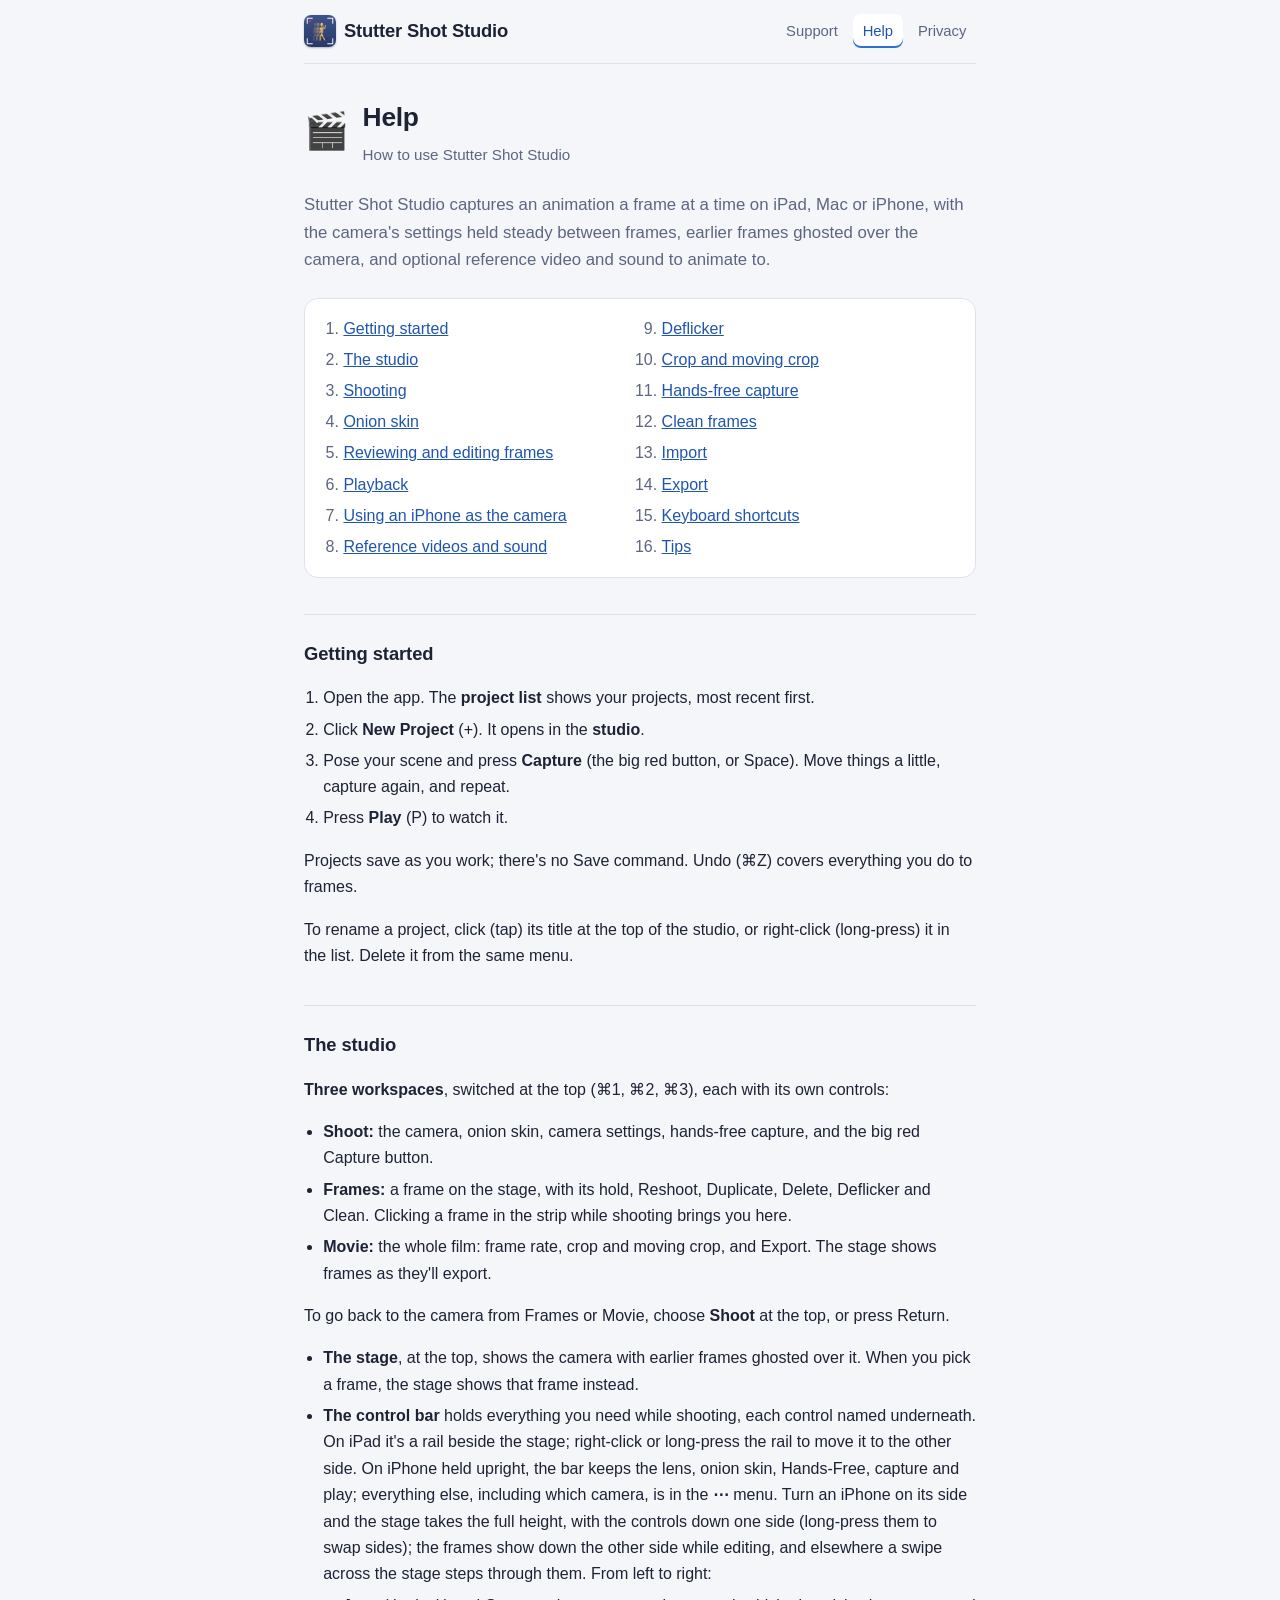
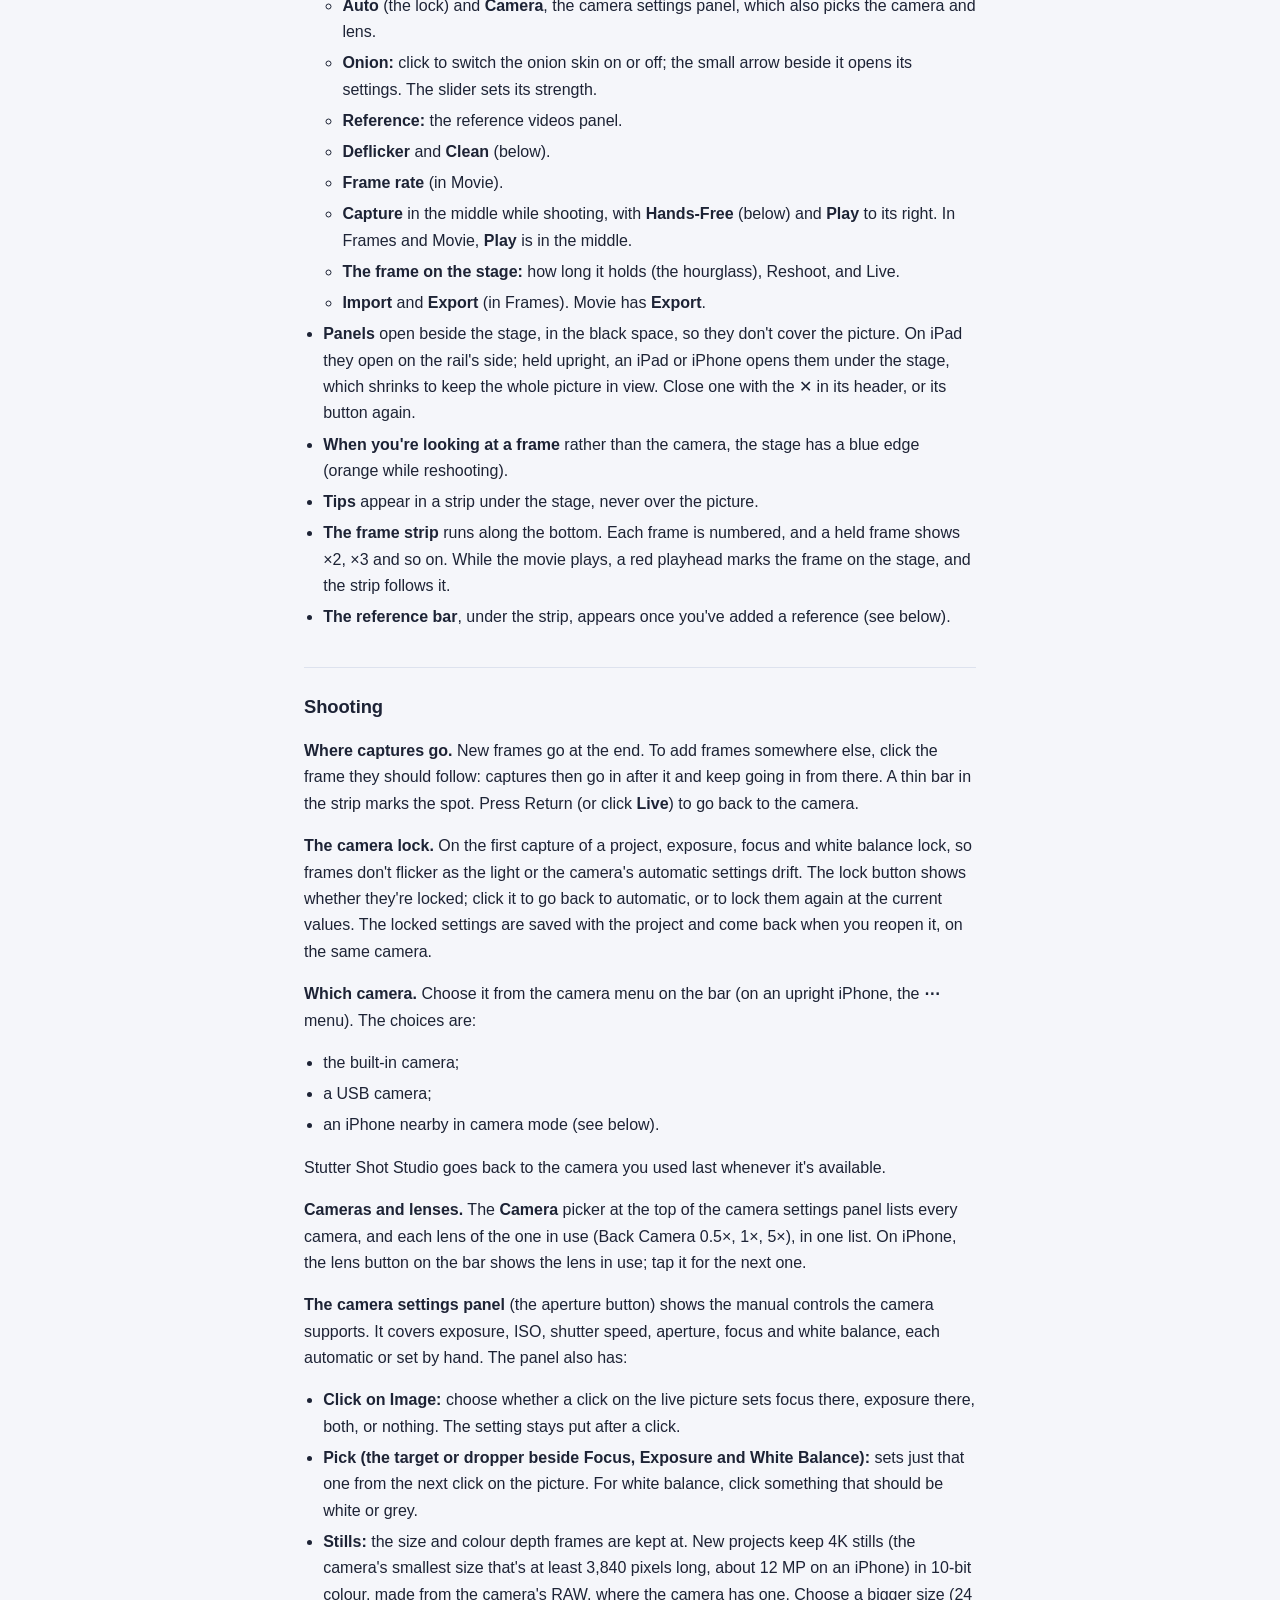
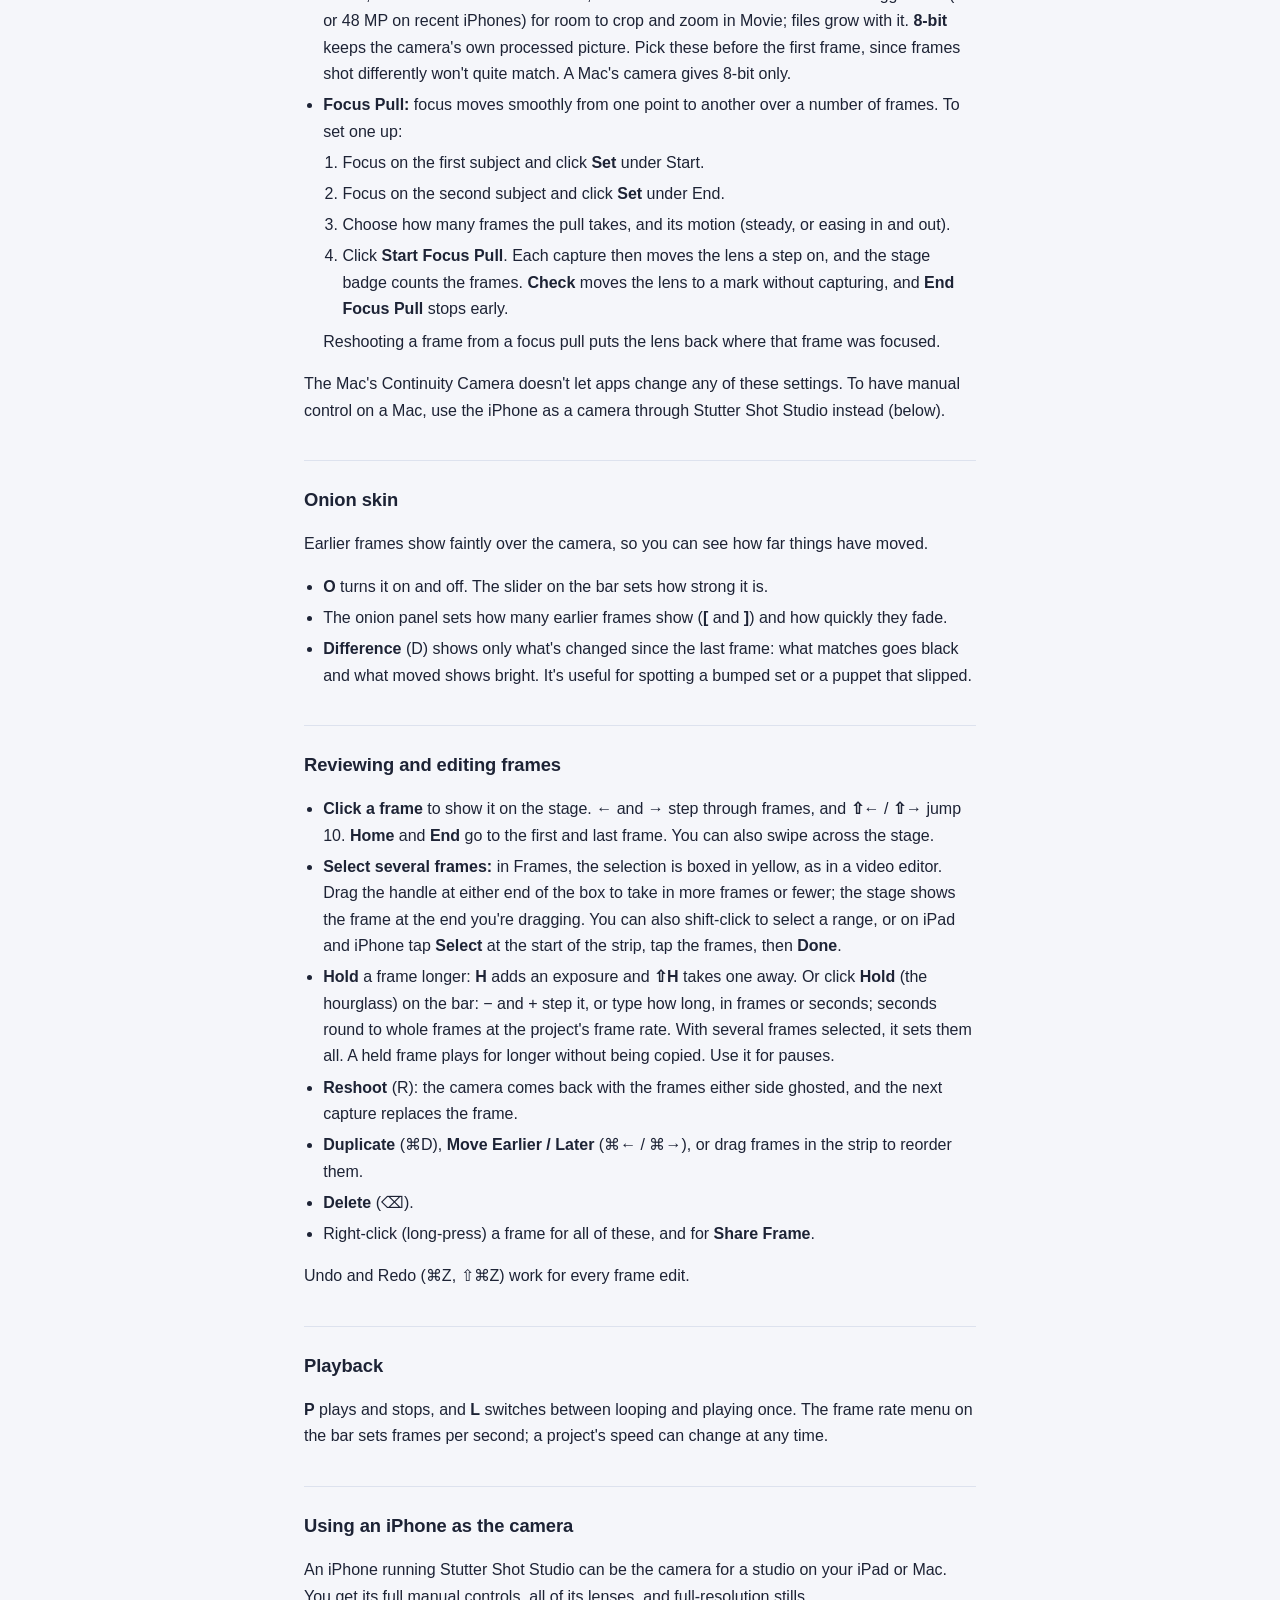
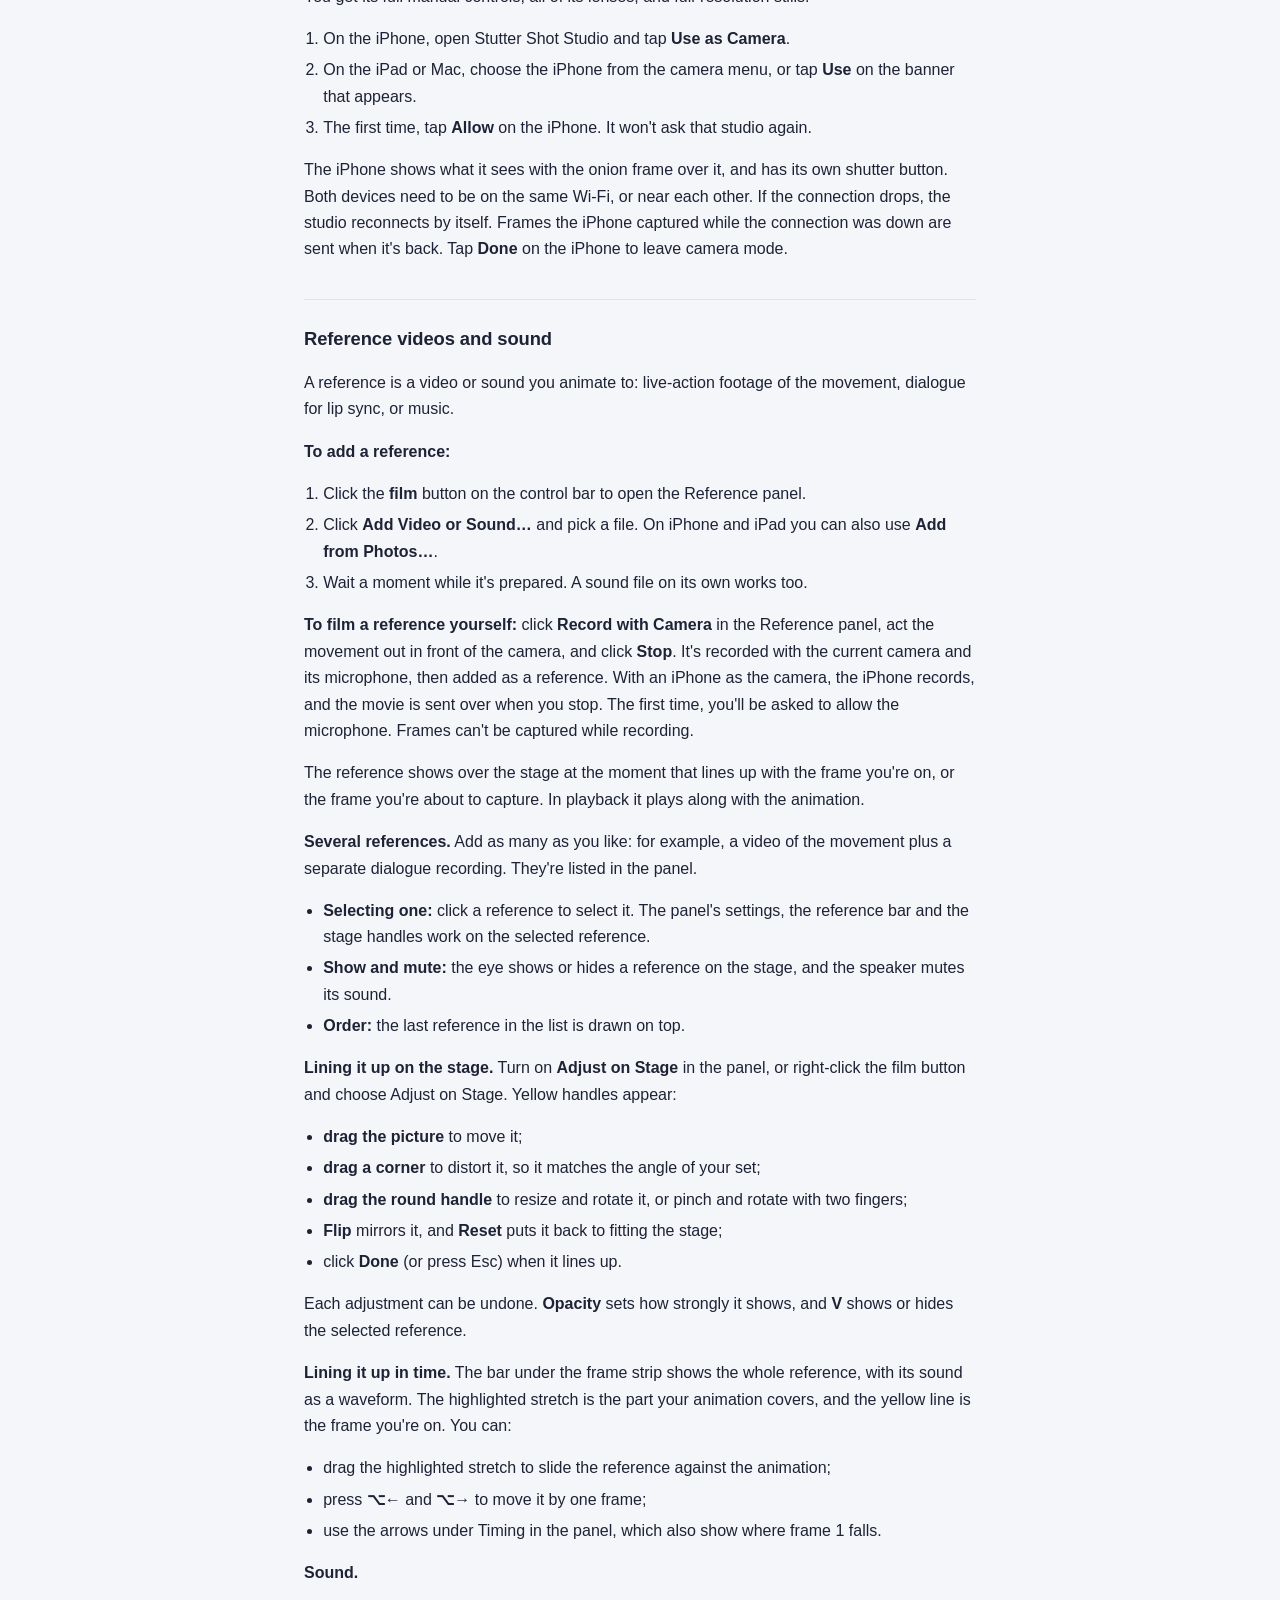
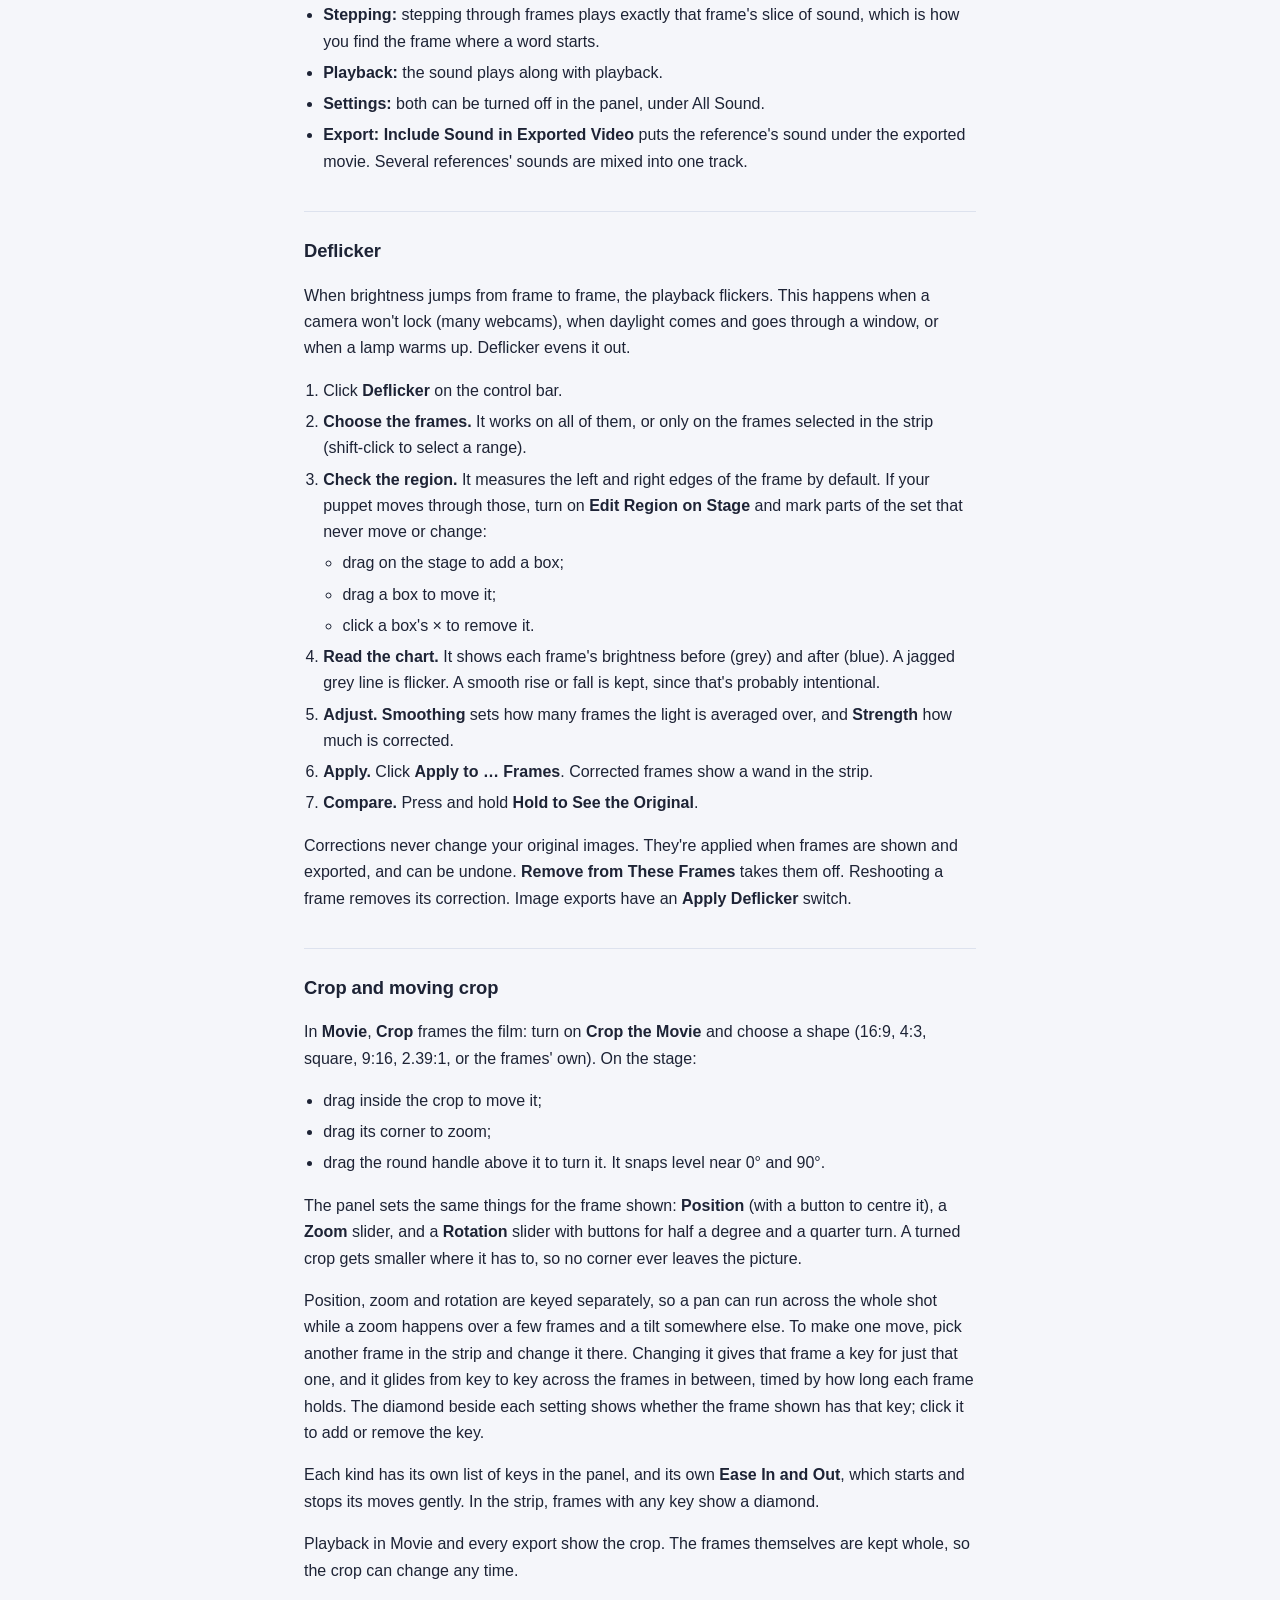
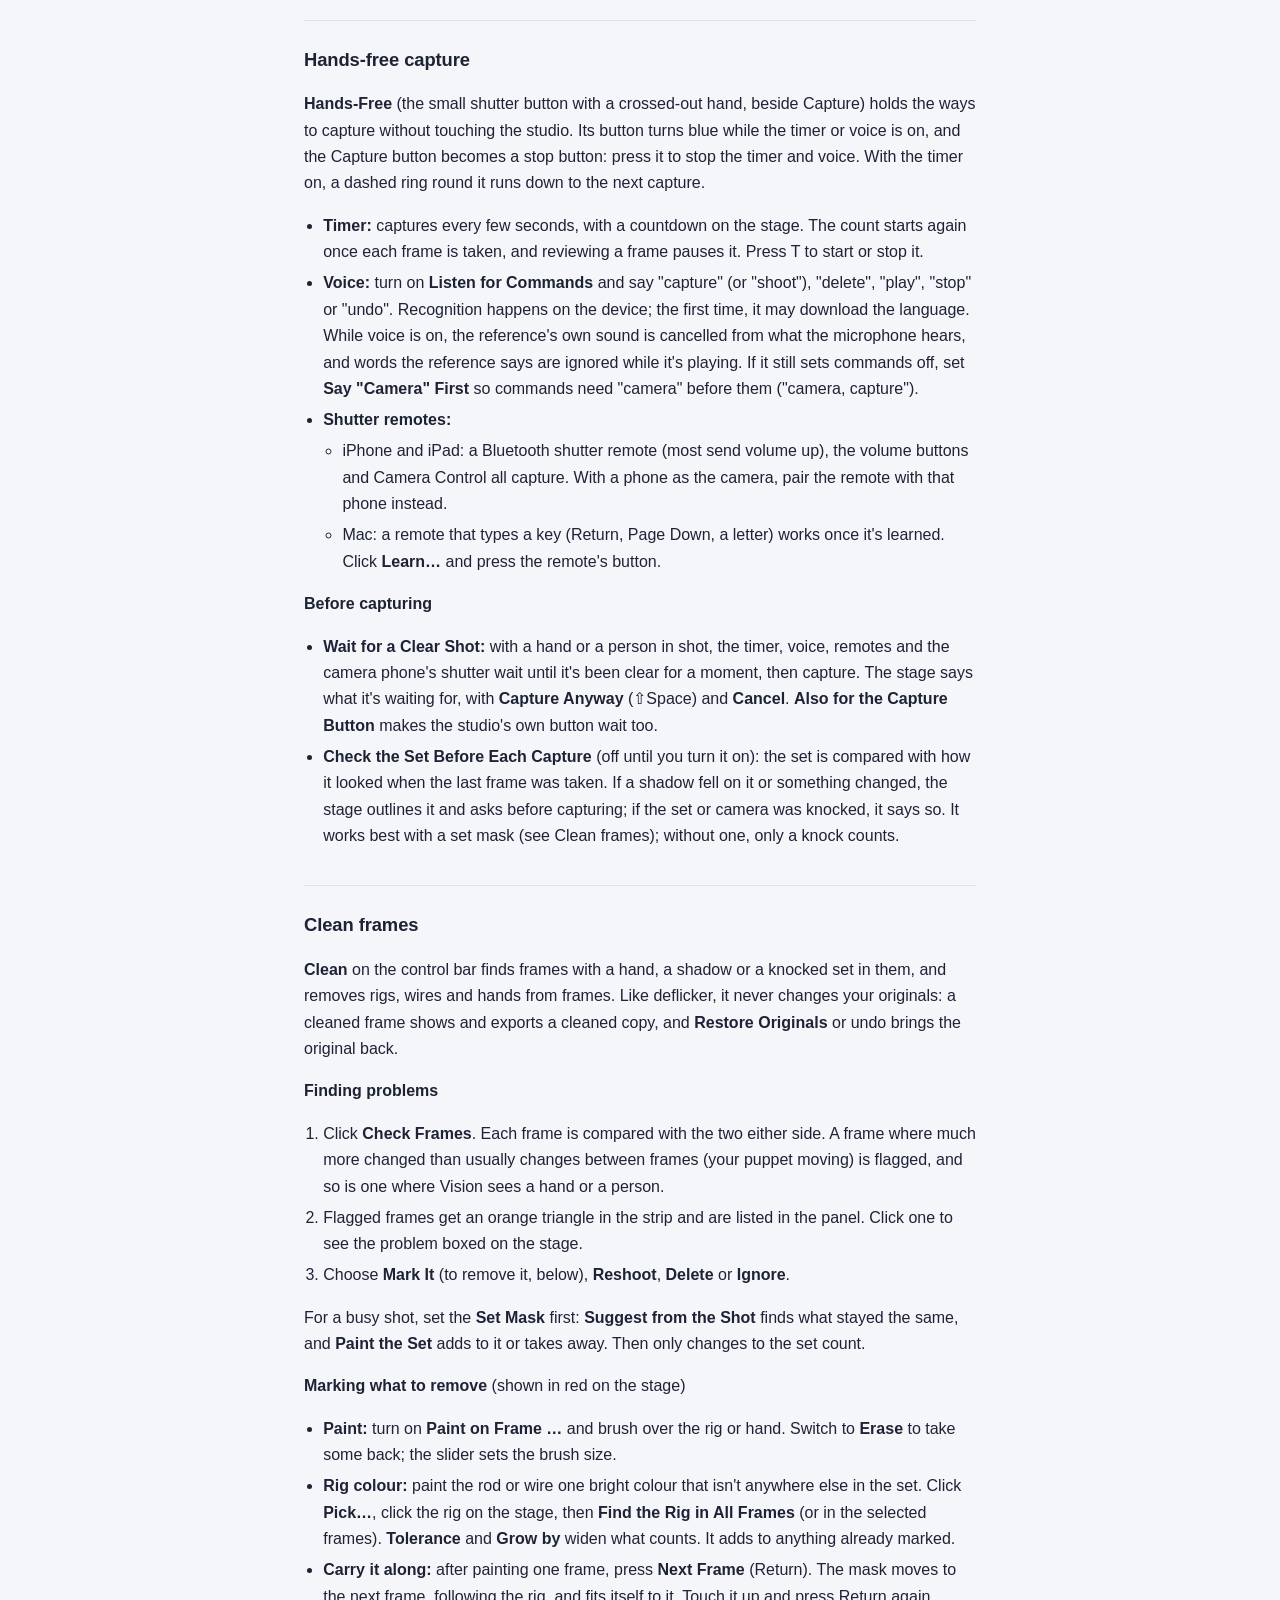
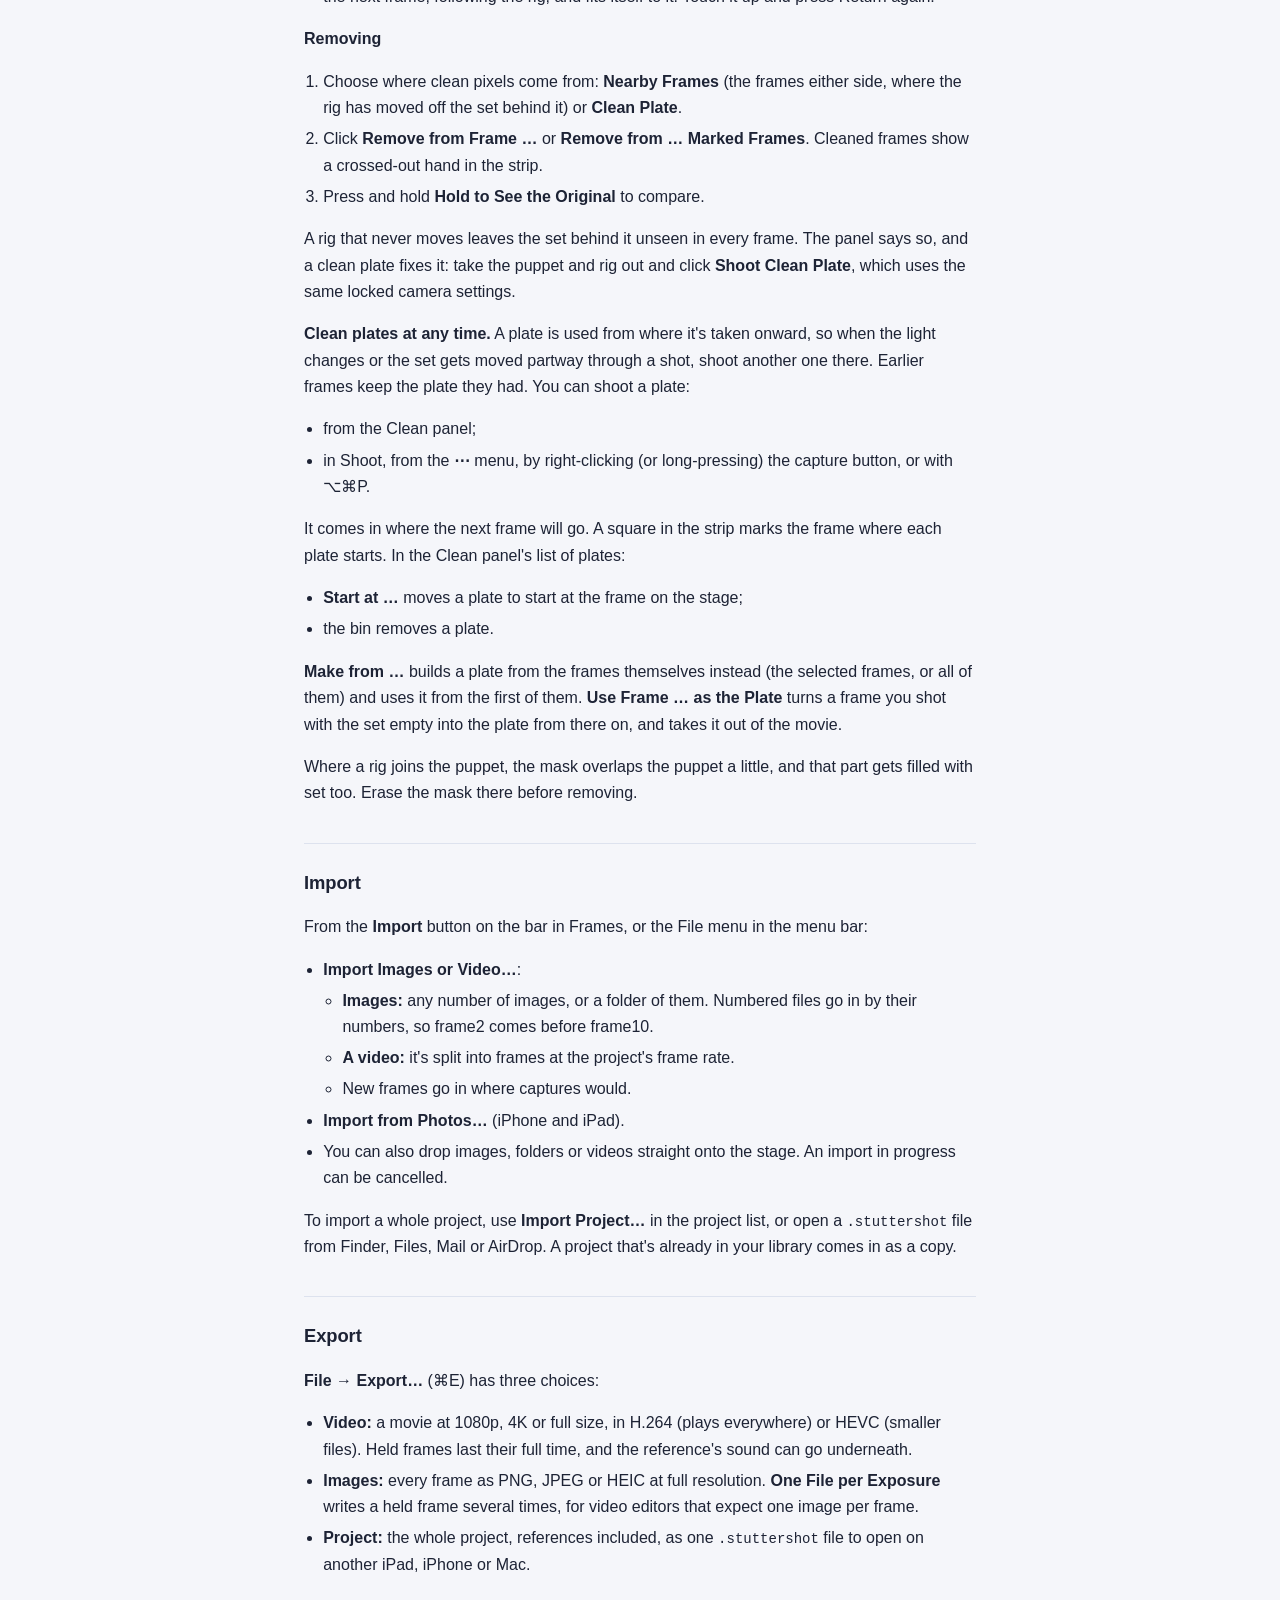
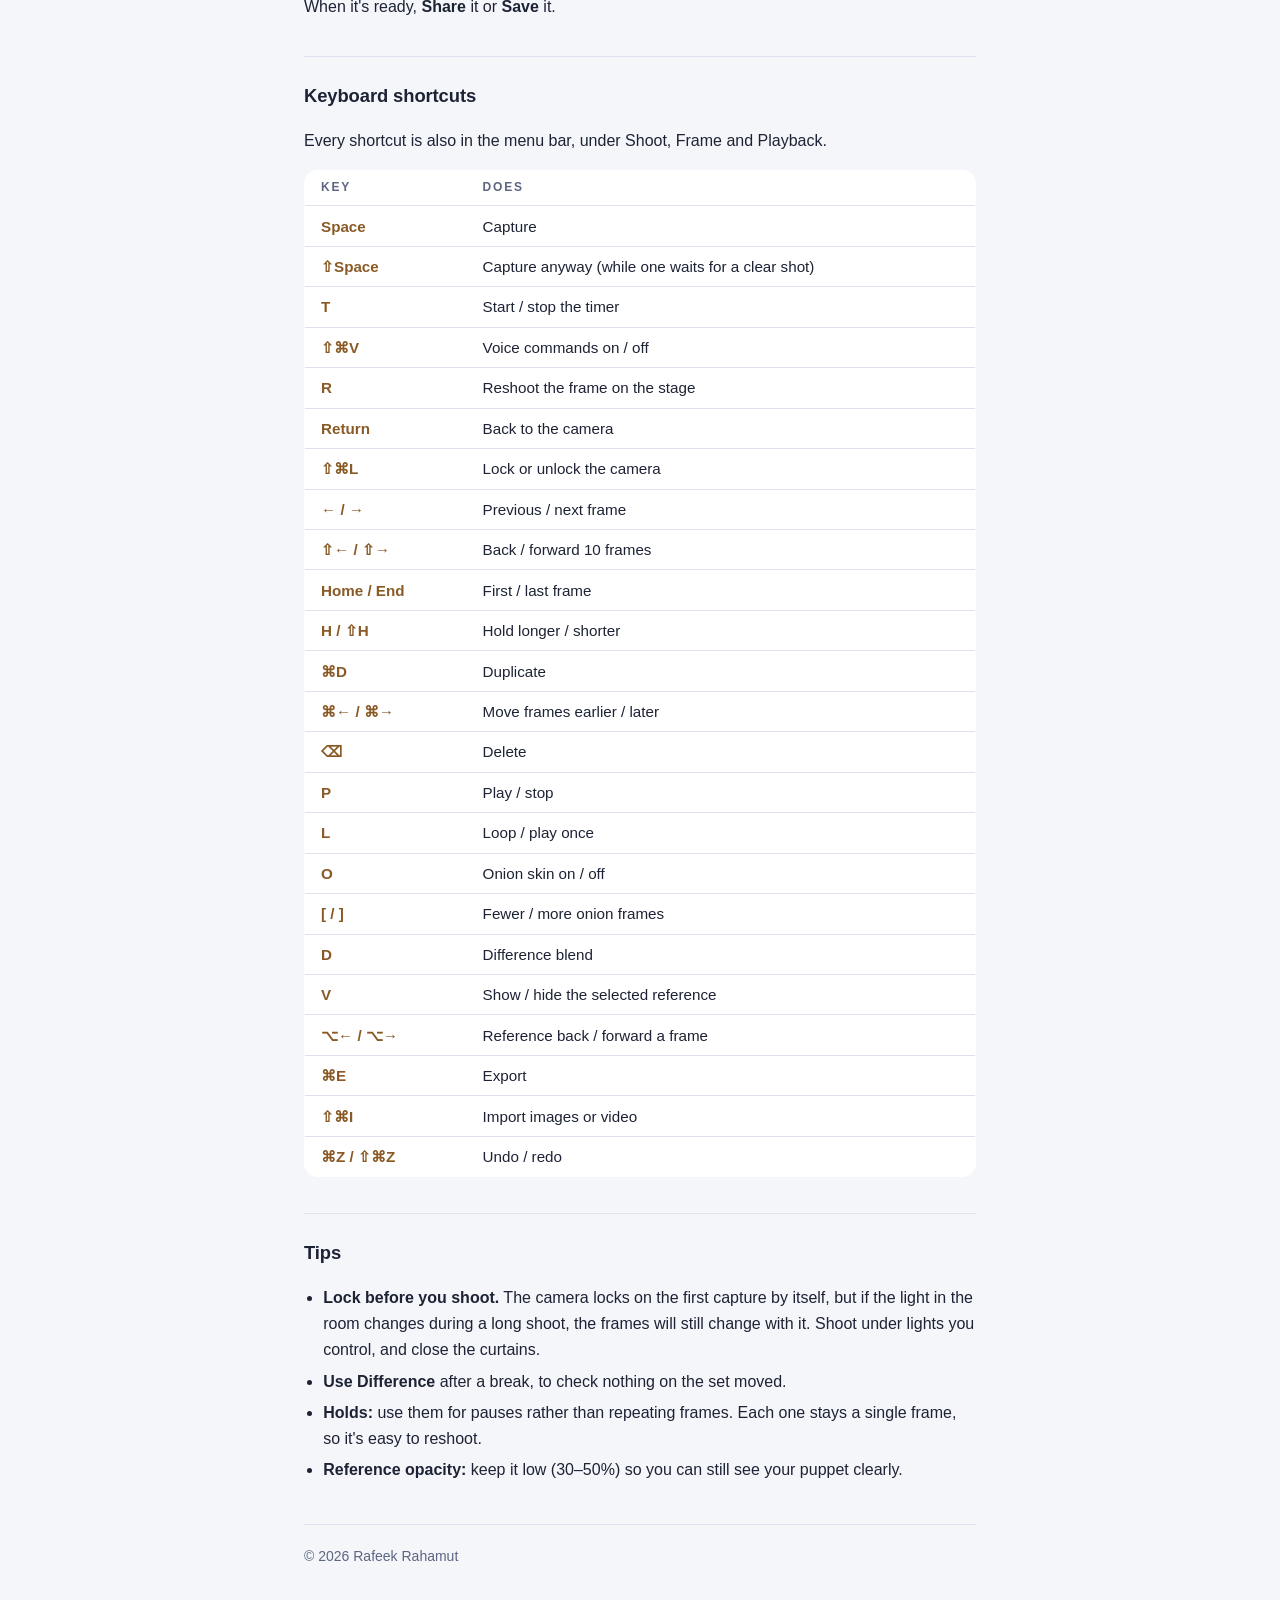
==== help.html @ 806d32dd "Regenerate help: Hands-Free button" ====
<!DOCTYPE html>
<!-- Generated by gen_help.py from the app's HELP.md. Edit HELP.md, not this file. -->
<html lang="en">
<head>
<meta charset="utf-8">
<meta name="viewport" content="width=device-width, initial-scale=1">
<title>Stutter Shot Studio — Help</title>
<meta name="description" content="How to use Stutter Shot Studio, a stop-motion animation studio for iPhone, iPad and Mac.">
<link rel="icon" href="icon.png">
<link rel="stylesheet" href="style.css">
</head>
<body>
<main class="help">

<header class="site">
  <a class="brand" href="index.html"><img class="mark" src="icon.png" alt="" width="32" height="32">Stutter Shot Studio</a>
  <nav>
    <a href="index.html">Support</a>
    <a href="help.html" aria-current="page">Help</a>
    <a href="privacy.html">Privacy</a>
  </nav>
  <script>document.querySelector('.site nav [aria-current]').scrollIntoView({inline: "center", block: "nearest"})</script>
</header>

<div class="title">
  <div class="mark" aria-hidden="true">🎬</div>
  <div>
    <h1>Help</h1>
    <p>How to use Stutter Shot Studio</p>
  </div>
</div>

<p class="lede">Stutter Shot Studio captures an animation a frame at a time on iPad, Mac or iPhone, with the camera's settings held steady between frames, earlier frames ghosted over the camera, and optional reference video and sound to animate to.</p>

<nav class="toc" aria-label="On this page">
<ol>
  <li><a href="#getting-started">Getting started</a></li>
  <li><a href="#the-studio">The studio</a></li>
  <li><a href="#shooting">Shooting</a></li>
  <li><a href="#onion-skin">Onion skin</a></li>
  <li><a href="#reviewing-and-editing-frames">Reviewing and editing frames</a></li>
  <li><a href="#playback">Playback</a></li>
  <li><a href="#using-an-iphone-as-the-camera">Using an iPhone as the camera</a></li>
  <li><a href="#reference-videos-and-sound">Reference videos and sound</a></li>
  <li><a href="#deflicker">Deflicker</a></li>
  <li><a href="#crop-and-moving-crop">Crop and moving crop</a></li>
  <li><a href="#hands-free-capture">Hands-free capture</a></li>
  <li><a href="#clean-frames">Clean frames</a></li>
  <li><a href="#import">Import</a></li>
  <li><a href="#export">Export</a></li>
  <li><a href="#keyboard-shortcuts">Keyboard shortcuts</a></li>
  <li><a href="#tips">Tips</a></li>
</ol>
</nav>

<h2 id="getting-started">Getting started</h2>
<ol>
<li>Open the app. The <strong>project list</strong> shows your projects, most recent first.</li>
<li>Click <strong>New Project</strong> (+). It opens in the <strong>studio</strong>.</li>
<li>Pose your scene and press <strong>Capture</strong> (the big red button, or Space). Move things a little, capture again, and repeat.</li>
<li>Press <strong>Play</strong> (P) to watch it.</li>
</ol>
<p>Projects save as you work; there's no Save command. Undo (⌘Z) covers everything you do to frames.</p>
<p>To rename a project, click (tap) its title at the top of the studio, or right-click (long-press) it in the list. Delete it from the same menu.</p>

<h2 id="the-studio">The studio</h2>
<p><strong>Three workspaces</strong>, switched at the top (⌘1, ⌘2, ⌘3), each with its own controls:</p>
<ul>
<li><strong>Shoot:</strong> the camera, onion skin, camera settings, hands-free capture, and the big red Capture button.</li>
<li><strong>Frames:</strong> a frame on the stage, with its hold, Reshoot, Duplicate, Delete, Deflicker and Clean. Clicking a frame in the strip while shooting brings you here.</li>
<li><strong>Movie:</strong> the whole film: frame rate, crop and moving crop, and Export. The stage shows frames as they'll export.</li>
</ul>
<p>To go back to the camera from Frames or Movie, choose <strong>Shoot</strong> at the top, or press Return.</p>
<ul>
<li><strong>The stage</strong>, at the top, shows the camera with earlier frames ghosted over it. When you pick a frame, the stage shows that frame instead.</li>
<li><strong>The control bar</strong> holds everything you need while shooting, each control named underneath. On iPad it's a rail beside the stage; right-click or long-press the rail to move it to the other side. On iPhone held upright, the bar keeps the lens, onion skin, Hands-Free, capture and play; everything else, including which camera, is in the <strong>⋯</strong> menu. Turn an iPhone on its side and the stage takes the full height, with the controls down one side (long-press them to swap sides); the frames show down the other side while editing, and elsewhere a swipe across the stage steps through them. From left to right:<ul>
<li><strong>Auto</strong> (the lock) and <strong>Camera</strong>, the camera settings panel, which also picks the camera and lens.</li>
<li><strong>Onion:</strong> click to switch the onion skin on or off; the small arrow beside it opens its settings. The slider sets its strength.</li>
<li><strong>Reference:</strong> the reference videos panel.</li>
<li><strong>Deflicker</strong> and <strong>Clean</strong> (below).</li>
<li><strong>Frame rate</strong> (in Movie).</li>
<li><strong>Capture</strong> in the middle while shooting, with <strong>Hands-Free</strong> (below) and <strong>Play</strong> to its right. In Frames and Movie, <strong>Play</strong> is in the middle.</li>
<li><strong>The frame on the stage:</strong> how long it holds (the hourglass), Reshoot, and Live.</li>
<li><strong>Import</strong> and <strong>Export</strong> (in Frames). Movie has <strong>Export</strong>.</li>
</ul></li>
<li><strong>Panels</strong> open beside the stage, in the black space, so they don't cover the picture. On iPad they open on the rail's side; held upright, an iPad or iPhone opens them under the stage, which shrinks to keep the whole picture in view. Close one with the ✕ in its header, or its button again.</li>
<li><strong>When you're looking at a frame</strong> rather than the camera, the stage has a blue edge (orange while reshooting).</li>
<li><strong>Tips</strong> appear in a strip under the stage, never over the picture.</li>
<li><strong>The frame strip</strong> runs along the bottom. Each frame is numbered, and a held frame shows ×2, ×3 and so on. While the movie plays, a red playhead marks the frame on the stage, and the strip follows it.</li>
<li><strong>The reference bar</strong>, under the strip, appears once you've added a reference (see below).</li>
</ul>

<h2 id="shooting">Shooting</h2>
<p><strong>Where captures go.</strong> New frames go at the end. To add frames somewhere else, click the frame they should follow: captures then go in after it and keep going in from there. A thin bar in the strip marks the spot. Press Return (or click <strong>Live</strong>) to go back to the camera.</p>
<p><strong>The camera lock.</strong> On the first capture of a project, exposure, focus and white balance lock, so frames don't flicker as the light or the camera's automatic settings drift. The lock button shows whether they're locked; click it to go back to automatic, or to lock them again at the current values. The locked settings are saved with the project and come back when you reopen it, on the same camera.</p>
<p><strong>Which camera.</strong> Choose it from the camera menu on the bar (on an upright iPhone, the <strong>⋯</strong> menu). The choices are:</p>
<ul>
<li>the built-in camera;</li>
<li>a USB camera;</li>
<li>an iPhone nearby in camera mode (see below).</li>
</ul>
<p>Stutter Shot Studio goes back to the camera you used last whenever it's available.</p>
<p><strong>Cameras and lenses.</strong> The <strong>Camera</strong> picker at the top of the camera settings panel lists every camera, and each lens of the one in use (Back Camera 0.5×, 1×, 5×), in one list. On iPhone, the lens button on the bar shows the lens in use; tap it for the next one.</p>
<p><strong>The camera settings panel</strong> (the aperture button) shows the manual controls the camera supports. It covers exposure, ISO, shutter speed, aperture, focus and white balance, each automatic or set by hand. The panel also has:</p>
<ul>
<li><strong>Click on Image:</strong> choose whether a click on the live picture sets focus there, exposure there, both, or nothing. The setting stays put after a click.</li>
<li><strong>Pick (the target or dropper beside Focus, Exposure and White Balance):</strong> sets just that one from the next click on the picture. For white balance, click something that should be white or grey.</li>
<li><strong>Stills:</strong> the size and colour depth frames are kept at. New projects keep 4K stills (the camera's smallest size that's at least 3,840 pixels long, about 12 MP on an iPhone) in 10-bit colour, made from the camera's RAW, where the camera has one. Choose a bigger size (24 or 48 MP on recent iPhones) for room to crop and zoom in Movie; files grow with it. <strong>8-bit</strong> keeps the camera's own processed picture. Pick these before the first frame, since frames shot differently won't quite match. A Mac's camera gives 8-bit only.</li>
<li><strong>Focus Pull:</strong> focus moves smoothly from one point to another over a number of frames. To set one up:<ol>
<li>Focus on the first subject and click <strong>Set</strong> under Start.</li>
<li>Focus on the second subject and click <strong>Set</strong> under End.</li>
<li>Choose how many frames the pull takes, and its motion (steady, or easing in and out).</li>
<li>Click <strong>Start Focus Pull</strong>. Each capture then moves the lens a step on, and the stage badge counts the frames. <strong>Check</strong> moves the lens to a mark without capturing, and <strong>End Focus Pull</strong> stops early.</li>
</ol>
<p>Reshooting a frame from a focus pull puts the lens back where that frame was focused.</p></li>
</ul>
<p>The Mac's Continuity Camera doesn't let apps change any of these settings. To have manual control on a Mac, use the iPhone as a camera through Stutter Shot Studio instead (below).</p>

<h2 id="onion-skin">Onion skin</h2>
<p>Earlier frames show faintly over the camera, so you can see how far things have moved.</p>
<ul>
<li><strong>O</strong> turns it on and off. The slider on the bar sets how strong it is.</li>
<li>The onion panel sets how many earlier frames show (<strong>[</strong> and <strong>]</strong>) and how quickly they fade.</li>
<li><strong>Difference</strong> (D) shows only what's changed since the last frame: what matches goes black and what moved shows bright. It's useful for spotting a bumped set or a puppet that slipped.</li>
</ul>

<h2 id="reviewing-and-editing-frames">Reviewing and editing frames</h2>
<ul>
<li><strong>Click a frame</strong> to show it on the stage. <strong>←</strong> and <strong>→</strong> step through frames, and <strong>⇧←</strong> / <strong>⇧→</strong> jump 10. <strong>Home</strong> and <strong>End</strong> go to the first and last frame. You can also swipe across the stage.</li>
<li><strong>Select several frames:</strong> in Frames, the selection is boxed in yellow, as in a video editor. Drag the handle at either end of the box to take in more frames or fewer; the stage shows the frame at the end you're dragging. You can also shift-click to select a range, or on iPad and iPhone tap <strong>Select</strong> at the start of the strip, tap the frames, then <strong>Done</strong>.</li>
<li><strong>Hold</strong> a frame longer: <strong>H</strong> adds an exposure and <strong>⇧H</strong> takes one away. Or click <strong>Hold</strong> (the hourglass) on the bar: − and + step it, or type how long, in frames or seconds; seconds round to whole frames at the project's frame rate. With several frames selected, it sets them all. A held frame plays for longer without being copied. Use it for pauses.</li>
<li><strong>Reshoot</strong> (R): the camera comes back with the frames either side ghosted, and the next capture replaces the frame.</li>
<li><strong>Duplicate</strong> (⌘D), <strong>Move Earlier / Later</strong> (⌘← / ⌘→), or drag frames in the strip to reorder them.</li>
<li><strong>Delete</strong> (⌫).</li>
<li>Right-click (long-press) a frame for all of these, and for <strong>Share Frame</strong>.</li>
</ul>
<p>Undo and Redo (⌘Z, ⇧⌘Z) work for every frame edit.</p>

<h2 id="playback">Playback</h2>
<p><strong>P</strong> plays and stops, and <strong>L</strong> switches between looping and playing once. The frame rate menu on the bar sets frames per second; a project's speed can change at any time.</p>

<h2 id="using-an-iphone-as-the-camera">Using an iPhone as the camera</h2>
<p>An iPhone running Stutter Shot Studio can be the camera for a studio on your iPad or Mac. You get its full manual controls, all of its lenses, and full-resolution stills.</p>
<ol>
<li>On the iPhone, open Stutter Shot Studio and tap <strong>Use as Camera</strong>.</li>
<li>On the iPad or Mac, choose the iPhone from the camera menu, or tap <strong>Use</strong> on the banner that appears.</li>
<li>The first time, tap <strong>Allow</strong> on the iPhone. It won't ask that studio again.</li>
</ol>
<p>The iPhone shows what it sees with the onion frame over it, and has its own shutter button. Both devices need to be on the same Wi-Fi, or near each other. If the connection drops, the studio reconnects by itself. Frames the iPhone captured while the connection was down are sent when it's back. Tap <strong>Done</strong> on the iPhone to leave camera mode.</p>

<h2 id="reference-videos-and-sound">Reference videos and sound</h2>
<p>A reference is a video or sound you animate to: live-action footage of the movement, dialogue for lip sync, or music.</p>
<p><strong>To add a reference:</strong></p>
<ol>
<li>Click the <strong>film</strong> button on the control bar to open the Reference panel.</li>
<li>Click <strong>Add Video or Sound…</strong> and pick a file. On iPhone and iPad you can also use <strong>Add from Photos…</strong>.</li>
<li>Wait a moment while it's prepared. A sound file on its own works too.</li>
</ol>
<p><strong>To film a reference yourself:</strong> click <strong>Record with Camera</strong> in the Reference panel, act the movement out in front of the camera, and click <strong>Stop</strong>. It's recorded with the current camera and its microphone, then added as a reference. With an iPhone as the camera, the iPhone records, and the movie is sent over when you stop. The first time, you'll be asked to allow the microphone. Frames can't be captured while recording.</p>
<p>The reference shows over the stage at the moment that lines up with the frame you're on, or the frame you're about to capture. In playback it plays along with the animation.</p>
<p><strong>Several references.</strong> Add as many as you like: for example, a video of the movement plus a separate dialogue recording. They're listed in the panel.</p>
<ul>
<li><strong>Selecting one:</strong> click a reference to select it. The panel's settings, the reference bar and the stage handles work on the selected reference.</li>
<li><strong>Show and mute:</strong> the eye shows or hides a reference on the stage, and the speaker mutes its sound.</li>
<li><strong>Order:</strong> the last reference in the list is drawn on top.</li>
</ul>
<p><strong>Lining it up on the stage.</strong> Turn on <strong>Adjust on Stage</strong> in the panel, or right-click the film button and choose Adjust on Stage. Yellow handles appear:</p>
<ul>
<li><strong>drag the picture</strong> to move it;</li>
<li><strong>drag a corner</strong> to distort it, so it matches the angle of your set;</li>
<li><strong>drag the round handle</strong> to resize and rotate it, or pinch and rotate with two fingers;</li>
<li><strong>Flip</strong> mirrors it, and <strong>Reset</strong> puts it back to fitting the stage;</li>
<li>click <strong>Done</strong> (or press Esc) when it lines up.</li>
</ul>
<p>Each adjustment can be undone. <strong>Opacity</strong> sets how strongly it shows, and <strong>V</strong> shows or hides the selected reference.</p>
<p><strong>Lining it up in time.</strong> The bar under the frame strip shows the whole reference, with its sound as a waveform. The highlighted stretch is the part your animation covers, and the yellow line is the frame you're on. You can:</p>
<ul>
<li>drag the highlighted stretch to slide the reference against the animation;</li>
<li>press <strong>⌥←</strong> and <strong>⌥→</strong> to move it by one frame;</li>
<li>use the arrows under Timing in the panel, which also show where frame 1 falls.</li>
</ul>
<p><strong>Sound.</strong></p>
<ul>
<li><strong>Stepping:</strong> stepping through frames plays exactly that frame's slice of sound, which is how you find the frame where a word starts.</li>
<li><strong>Playback:</strong> the sound plays along with playback.</li>
<li><strong>Settings:</strong> both can be turned off in the panel, under All Sound.</li>
<li><strong>Export:</strong> <strong>Include Sound in Exported Video</strong> puts the reference's sound under the exported movie. Several references' sounds are mixed into one track.</li>
</ul>

<h2 id="deflicker">Deflicker</h2>
<p>When brightness jumps from frame to frame, the playback flickers. This happens when a camera won't lock (many webcams), when daylight comes and goes through a window, or when a lamp warms up. Deflicker evens it out.</p>
<ol>
<li>Click <strong>Deflicker</strong> on the control bar.</li>
<li><strong>Choose the frames.</strong> It works on all of them, or only on the frames selected in the strip (shift-click to select a range).</li>
<li><strong>Check the region.</strong> It measures the left and right edges of the frame by default. If your puppet moves through those, turn on <strong>Edit Region on Stage</strong> and mark parts of the set that never move or change:<ul>
<li>drag on the stage to add a box;</li>
<li>drag a box to move it;</li>
<li>click a box's × to remove it.</li>
</ul></li>
<li><strong>Read the chart.</strong> It shows each frame's brightness before (grey) and after (blue). A jagged grey line is flicker. A smooth rise or fall is kept, since that's probably intentional.</li>
<li><strong>Adjust.</strong> <strong>Smoothing</strong> sets how many frames the light is averaged over, and <strong>Strength</strong> how much is corrected.</li>
<li><strong>Apply.</strong> Click <strong>Apply to … Frames</strong>. Corrected frames show a wand in the strip.</li>
<li><strong>Compare.</strong> Press and hold <strong>Hold to See the Original</strong>.</li>
</ol>
<p>Corrections never change your original images. They're applied when frames are shown and exported, and can be undone. <strong>Remove from These Frames</strong> takes them off. Reshooting a frame removes its correction. Image exports have an <strong>Apply Deflicker</strong> switch.</p>

<h2 id="crop-and-moving-crop">Crop and moving crop</h2>
<p>In <strong>Movie</strong>, <strong>Crop</strong> frames the film: turn on <strong>Crop the Movie</strong> and choose a shape (16:9, 4:3, square, 9:16, 2.39:1, or the frames' own). On the stage:</p>
<ul>
<li>drag inside the crop to move it;</li>
<li>drag its corner to zoom;</li>
<li>drag the round handle above it to turn it. It snaps level near 0° and 90°.</li>
</ul>
<p>The panel sets the same things for the frame shown: <strong>Position</strong> (with a button to centre it), a <strong>Zoom</strong> slider, and a <strong>Rotation</strong> slider with buttons for half a degree and a quarter turn. A turned crop gets smaller where it has to, so no corner ever leaves the picture.</p>
<p>Position, zoom and rotation are keyed separately, so a pan can run across the whole shot while a zoom happens over a few frames and a tilt somewhere else. To make one move, pick another frame in the strip and change it there. Changing it gives that frame a key for just that one, and it glides from key to key across the frames in between, timed by how long each frame holds. The diamond beside each setting shows whether the frame shown has that key; click it to add or remove the key.</p>
<p>Each kind has its own list of keys in the panel, and its own <strong>Ease In and Out</strong>, which starts and stops its moves gently. In the strip, frames with any key show a diamond.</p>
<p>Playback in Movie and every export show the crop. The frames themselves are kept whole, so the crop can change any time.</p>

<h2 id="hands-free-capture">Hands-free capture</h2>
<p><strong>Hands-Free</strong> (the small shutter button with a crossed-out hand, beside Capture) holds the ways to capture without touching the studio. Its button turns blue while the timer or voice is on, and the Capture button becomes a stop button: press it to stop the timer and voice. With the timer on, a dashed ring round it runs down to the next capture.</p>
<ul>
<li><strong>Timer:</strong> captures every few seconds, with a countdown on the stage. The count starts again once each frame is taken, and reviewing a frame pauses it. Press T to start or stop it.</li>
<li><strong>Voice:</strong> turn on <strong>Listen for Commands</strong> and say "capture" (or "shoot"), "delete", "play", "stop" or "undo". Recognition happens on the device; the first time, it may download the language. While voice is on, the reference's own sound is cancelled from what the microphone hears, and words the reference says are ignored while it's playing. If it still sets commands off, set <strong>Say "Camera" First</strong> so commands need "camera" before them ("camera, capture").</li>
<li><strong>Shutter remotes:</strong><ul>
<li>iPhone and iPad: a Bluetooth shutter remote (most send volume up), the volume buttons and Camera Control all capture. With a phone as the camera, pair the remote with that phone instead.</li>
<li>Mac: a remote that types a key (Return, Page Down, a letter) works once it's learned. Click <strong>Learn…</strong> and press the remote's button.</li>
</ul></li>
</ul>
<p><strong>Before capturing</strong></p>
<ul>
<li><strong>Wait for a Clear Shot:</strong> with a hand or a person in shot, the timer, voice, remotes and the camera phone's shutter wait until it's been clear for a moment, then capture. The stage says what it's waiting for, with <strong>Capture Anyway</strong> (⇧Space) and <strong>Cancel</strong>. <strong>Also for the Capture Button</strong> makes the studio's own button wait too.</li>
<li><strong>Check the Set Before Each Capture</strong> (off until you turn it on): the set is compared with how it looked when the last frame was taken. If a shadow fell on it or something changed, the stage outlines it and asks before capturing; if the set or camera was knocked, it says so. It works best with a set mask (see Clean frames); without one, only a knock counts.</li>
</ul>

<h2 id="clean-frames">Clean frames</h2>
<p><strong>Clean</strong> on the control bar finds frames with a hand, a shadow or a knocked set in them, and removes rigs, wires and hands from frames. Like deflicker, it never changes your originals: a cleaned frame shows and exports a cleaned copy, and <strong>Restore Originals</strong> or undo brings the original back.</p>
<p><strong>Finding problems</strong></p>
<ol>
<li>Click <strong>Check Frames</strong>. Each frame is compared with the two either side. A frame where much more changed than usually changes between frames (your puppet moving) is flagged, and so is one where Vision sees a hand or a person.</li>
<li>Flagged frames get an orange triangle in the strip and are listed in the panel. Click one to see the problem boxed on the stage.</li>
<li>Choose <strong>Mark It</strong> (to remove it, below), <strong>Reshoot</strong>, <strong>Delete</strong> or <strong>Ignore</strong>.</li>
</ol>
<p>For a busy shot, set the <strong>Set Mask</strong> first: <strong>Suggest from the Shot</strong> finds what stayed the same, and <strong>Paint the Set</strong> adds to it or takes away. Then only changes to the set count.</p>
<p><strong>Marking what to remove</strong> (shown in red on the stage)</p>
<ul>
<li><strong>Paint:</strong> turn on <strong>Paint on Frame …</strong> and brush over the rig or hand. Switch to <strong>Erase</strong> to take some back; the slider sets the brush size.</li>
<li><strong>Rig colour:</strong> paint the rod or wire one bright colour that isn't anywhere else in the set. Click <strong>Pick…</strong>, click the rig on the stage, then <strong>Find the Rig in All Frames</strong> (or in the selected frames). <strong>Tolerance</strong> and <strong>Grow by</strong> widen what counts. It adds to anything already marked.</li>
<li><strong>Carry it along:</strong> after painting one frame, press <strong>Next Frame</strong> (Return). The mask moves to the next frame, following the rig, and fits itself to it. Touch it up and press Return again.</li>
</ul>
<p><strong>Removing</strong></p>
<ol>
<li>Choose where clean pixels come from: <strong>Nearby Frames</strong> (the frames either side, where the rig has moved off the set behind it) or <strong>Clean Plate</strong>.</li>
<li>Click <strong>Remove from Frame …</strong> or <strong>Remove from … Marked Frames</strong>. Cleaned frames show a crossed-out hand in the strip.</li>
<li>Press and hold <strong>Hold to See the Original</strong> to compare.</li>
</ol>
<p>A rig that never moves leaves the set behind it unseen in every frame. The panel says so, and a clean plate fixes it: take the puppet and rig out and click <strong>Shoot Clean Plate</strong>, which uses the same locked camera settings.</p>
<p><strong>Clean plates at any time.</strong> A plate is used from where it's taken onward, so when the light changes or the set gets moved partway through a shot, shoot another one there. Earlier frames keep the plate they had. You can shoot a plate:</p>
<ul>
<li>from the Clean panel;</li>
<li>in Shoot, from the <strong>⋯</strong> menu, by right-clicking (or long-pressing) the capture button, or with ⌥⌘P.</li>
</ul>
<p>It comes in where the next frame will go. A square in the strip marks the frame where each plate starts. In the Clean panel's list of plates:</p>
<ul>
<li><strong>Start at …</strong> moves a plate to start at the frame on the stage;</li>
<li>the bin removes a plate.</li>
</ul>
<p><strong>Make from …</strong> builds a plate from the frames themselves instead (the selected frames, or all of them) and uses it from the first of them. <strong>Use Frame … as the Plate</strong> turns a frame you shot with the set empty into the plate from there on, and takes it out of the movie.</p>
<p>Where a rig joins the puppet, the mask overlaps the puppet a little, and that part gets filled with set too. Erase the mask there before removing.</p>

<h2 id="import">Import</h2>
<p>From the <strong>Import</strong> button on the bar in Frames, or the File menu in the menu bar:</p>
<ul>
<li><strong>Import Images or Video…</strong>:<ul>
<li><strong>Images:</strong> any number of images, or a folder of them. Numbered files go in by their numbers, so frame2 comes before frame10.</li>
<li><strong>A video:</strong> it's split into frames at the project's frame rate.</li>
<li>New frames go in where captures would.</li>
</ul></li>
<li><strong>Import from Photos…</strong> (iPhone and iPad).</li>
<li>You can also drop images, folders or videos straight onto the stage. An import in progress can be cancelled.</li>
</ul>
<p>To import a whole project, use <strong>Import Project…</strong> in the project list, or open a <code>.stuttershot</code> file from Finder, Files, Mail or AirDrop. A project that's already in your library comes in as a copy.</p>

<h2 id="export">Export</h2>
<p><strong>File → Export…</strong> (⌘E) has three choices:</p>
<ul>
<li><strong>Video:</strong> a movie at 1080p, 4K or full size, in H.264 (plays everywhere) or HEVC (smaller files). Held frames last their full time, and the reference's sound can go underneath.</li>
<li><strong>Images:</strong> every frame as PNG, JPEG or HEIC at full resolution. <strong>One File per Exposure</strong> writes a held frame several times, for video editors that expect one image per frame.</li>
<li><strong>Project:</strong> the whole project, references included, as one <code>.stuttershot</code> file to open on another iPad, iPhone or Mac.</li>
</ul>
<p>When it's ready, <strong>Share</strong> it or <strong>Save</strong> it.</p>

<h2 id="keyboard-shortcuts">Keyboard shortcuts</h2>
<p>Every shortcut is also in the menu bar, under Shoot, Frame and Playback.</p>
<table>
<thead><tr><th>Key</th><th>Does</th></tr></thead>
<tbody>
<tr><td>Space</td><td>Capture</td></tr>
<tr><td>⇧Space</td><td>Capture anyway (while one waits for a clear shot)</td></tr>
<tr><td>T</td><td>Start / stop the timer</td></tr>
<tr><td>⇧⌘V</td><td>Voice commands on / off</td></tr>
<tr><td>R</td><td>Reshoot the frame on the stage</td></tr>
<tr><td>Return</td><td>Back to the camera</td></tr>
<tr><td>⇧⌘L</td><td>Lock or unlock the camera</td></tr>
<tr><td>← / →</td><td>Previous / next frame</td></tr>
<tr><td>⇧← / ⇧→</td><td>Back / forward 10 frames</td></tr>
<tr><td>Home / End</td><td>First / last frame</td></tr>
<tr><td>H / ⇧H</td><td>Hold longer / shorter</td></tr>
<tr><td>⌘D</td><td>Duplicate</td></tr>
<tr><td>⌘← / ⌘→</td><td>Move frames earlier / later</td></tr>
<tr><td>⌫</td><td>Delete</td></tr>
<tr><td>P</td><td>Play / stop</td></tr>
<tr><td>L</td><td>Loop / play once</td></tr>
<tr><td>O</td><td>Onion skin on / off</td></tr>
<tr><td>[ / ]</td><td>Fewer / more onion frames</td></tr>
<tr><td>D</td><td>Difference blend</td></tr>
<tr><td>V</td><td>Show / hide the selected reference</td></tr>
<tr><td>⌥← / ⌥→</td><td>Reference back / forward a frame</td></tr>
<tr><td>⌘E</td><td>Export</td></tr>
<tr><td>⇧⌘I</td><td>Import images or video</td></tr>
<tr><td>⌘Z / ⇧⌘Z</td><td>Undo / redo</td></tr>
</tbody>
</table>

<h2 id="tips">Tips</h2>
<ul>
<li><strong>Lock before you shoot.</strong> The camera locks on the first capture by itself, but if the light in the room changes during a long shoot, the frames will still change with it. Shoot under lights you control, and close the curtains.</li>
<li><strong>Use Difference</strong> after a break, to check nothing on the set moved.</li>
<li><strong>Holds:</strong> use them for pauses rather than repeating frames. Each one stays a single frame, so it's easy to reshoot.</li>
<li><strong>Reference opacity:</strong> keep it low (30–50%) so you can still see your puppet clearly.</li>
</ul>

<hr>
<footer>© 2026 Rafeek Rahamut</footer>

</main>
</body>
</html>
---- style.css ----
/* Stutter Shot Studio support site — shared styles */
:root {
  color-scheme: light dark;
  --bg: #f5f6fa;
  --card: #ffffff;
  --ink: #1d2335;
  --muted: #5c6680;
  --rule: #dde2ee;
  --accent: #2e6fd6;
  --accent-ink: #1f55ad;
  --wood: #8a5a26;
}
@media (prefers-color-scheme: dark) {
  :root {
    --bg: #10131d;
    --card: #181d2b;
    --ink: #e8ebf3;
    --muted: #98a1b8;
    --rule: #262e44;
    --accent: #5aa6ff;
    --accent-ink: #7db8ff;
    --wood: #e8c089;
  }
}

* { box-sizing: border-box; }

body {
  margin: 0;
  padding: 0 1.25rem 4rem;
  background: var(--bg);
  color: var(--ink);
  font: 16px/1.65 -apple-system, BlinkMacSystemFont, "Segoe UI", Helvetica, Arial, sans-serif;
  -webkit-text-size-adjust: 100%;
  overflow-wrap: break-word;
}

main {
  max-width: 42rem;
  margin: 0 auto;
}

.site {
  position: sticky;
  top: 0;
  z-index: 10;
  display: flex;
  flex-wrap: wrap;
  align-items: center;
  gap: 0.5rem 1.5rem;
  padding: 0.9rem 0;
  margin-bottom: 2rem;
  background: var(--bg);
  border-bottom: 1px solid var(--rule);
}

.site .brand {
  display: flex;
  align-items: center;
  gap: 0.5rem;
  font-weight: 700;
  font-size: 1.15rem;
  letter-spacing: -0.01em;
  color: var(--ink);
  text-decoration: none;
}

.site .mark {
  width: 2rem;
  height: 2rem;
  border-radius: 22%;
  box-shadow: 0 1px 2px rgba(0, 0, 0, 0.25);
}

.site nav {
  display: flex;
  flex-wrap: wrap;
  gap: 0.15rem 0.35rem;
  margin-left: auto;
}

.site nav a {
  color: var(--muted);
  text-decoration: none;
  font-size: 0.925rem;
  padding: 0.3rem 0.6rem;
  border-radius: 8px;
  white-space: nowrap;
}

.site nav a:hover { color: var(--ink); background: var(--card); }

.site nav a[aria-current="page"] {
  color: var(--accent-ink);
  background: var(--card);
  box-shadow: inset 0 -2px 0 var(--accent);
}

/* Narrow screens: one row that scrolls sideways, bleeding into the body gutters */
@media (max-width: 30rem) {
  .site nav {
    flex-wrap: nowrap;
    flex-basis: calc(100% + 2.5rem);
    margin: 0 -1.25rem;
    padding: 0 1.25rem;
    overflow-x: auto;
    scrollbar-width: none;
  }
  .site nav::-webkit-scrollbar { display: none; }
}

.title {
  display: flex;
  align-items: center;
  gap: 0.85rem;
  margin-bottom: 1.5rem;
}

.title .mark {
  font-size: 2.25rem;
  line-height: 1;
}

.title h1 {
  margin: 0;
  font-size: 1.65rem;
  letter-spacing: -0.01em;
}

.title p {
  margin: 0.15rem 0 0;
  color: var(--muted);
  font-size: 0.95rem;
}

h2 {
  margin: 2.25rem 0 0.6rem;
  font-size: 1.15rem;
  letter-spacing: -0.005em;
  scroll-margin-top: 5rem;
}

h3 {
  margin: 1.5rem 0 0.4rem;
  font-size: 1rem;
}

p, li { color: var(--ink); }

a { color: var(--accent-ink); }

ul, ol { padding-left: 1.2rem; }

li { margin: 0.3rem 0; }

li > p { margin: 0.4rem 0; }

code, kbd {
  font: 0.875em/1 ui-monospace, SFMono-Regular, Menlo, monospace;
}

.lede {
  font-size: 1.05rem;
  color: var(--muted);
}

.faq h3 { color: var(--accent-ink); }

hr {
  border: 0;
  border-top: 1px solid var(--rule);
  margin: 2.5rem 0 1.25rem;
}

footer {
  color: var(--muted);
  font-size: 0.875rem;
}

/* Help page */
.toc {
  background: var(--card);
  border: 1px solid var(--rule);
  border-radius: 14px;
  padding: 0.9rem 1.2rem;
  margin: 1.5rem 0 0;
}
.toc ol {
  columns: 2 12rem;
  column-gap: 1.5rem;
  margin: 0;
  padding-left: 1.2rem;
}
.toc li { margin: 0; padding: 0.15rem 0; break-inside: avoid; }
.toc li::marker { color: var(--muted); }

.help h2 {
  border-top: 1px solid var(--rule);
  padding-top: 1.5rem;
}

.help table {
  width: 100%;
  border-collapse: collapse;
  background: var(--card);
  border: 1px solid var(--rule);
  border-radius: 14px;
  overflow: hidden;
  font-size: 0.95rem;
}
.help th, .help td {
  text-align: left;
  padding: 0.45rem 1rem;
  border-top: 1px solid var(--rule);
}
.help th {
  border-top: 0;
  font-size: 0.75rem;
  letter-spacing: 0.15em;
  text-transform: uppercase;
  color: var(--muted);
}
.help td:first-child {
  white-space: nowrap;
  font-weight: 600;
  color: var(--wood);
}
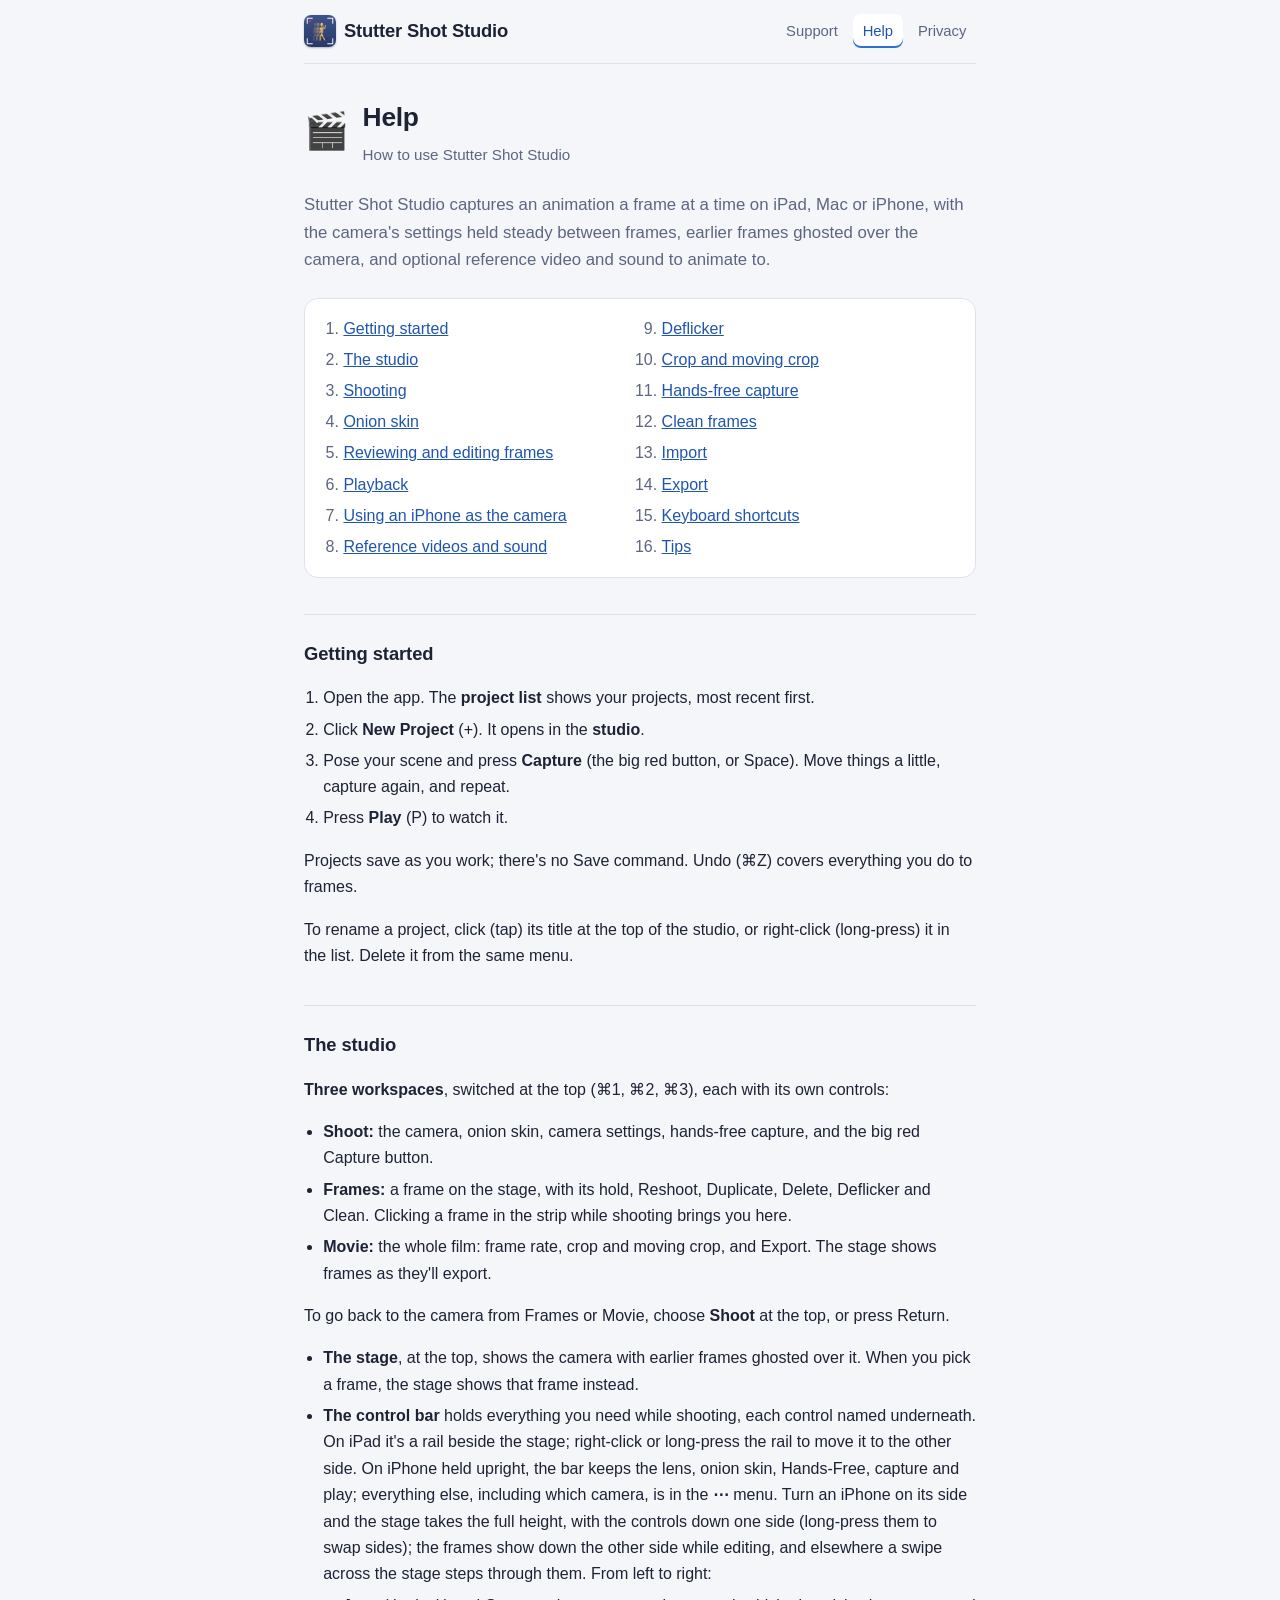
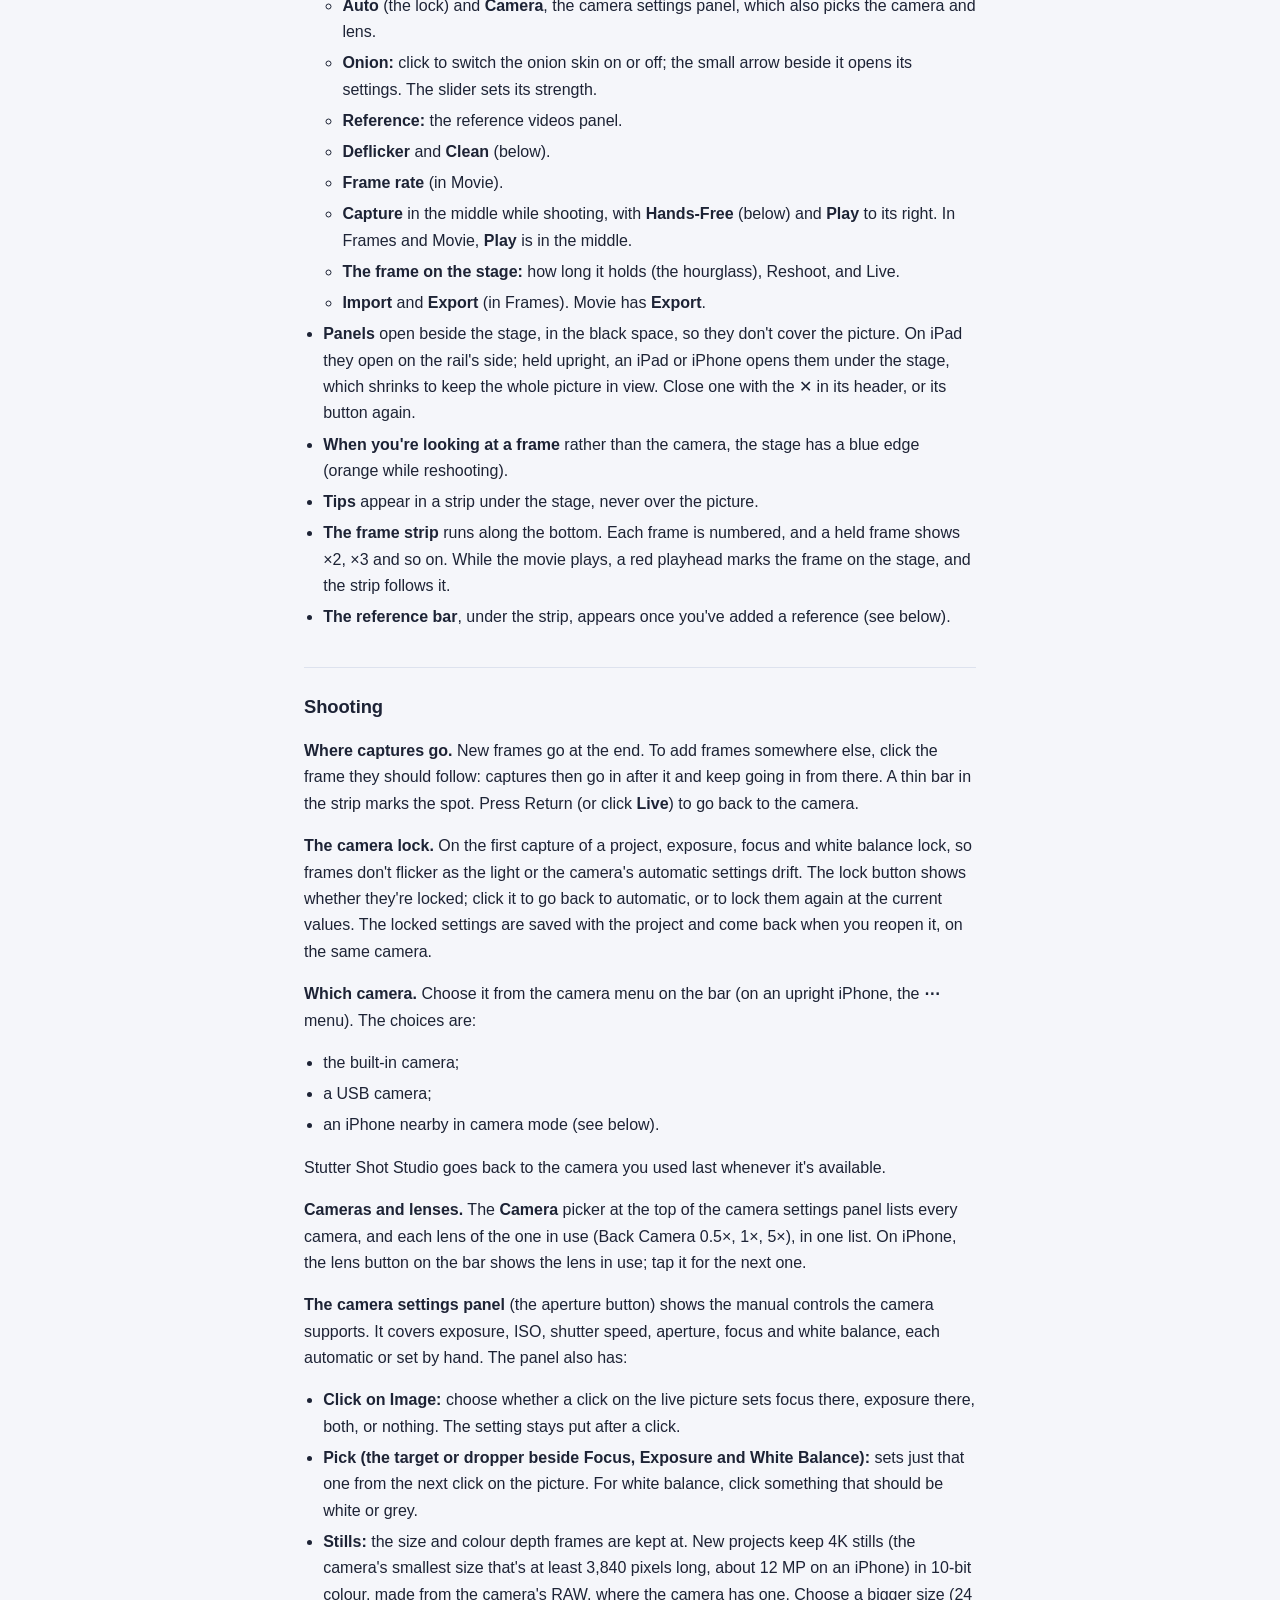
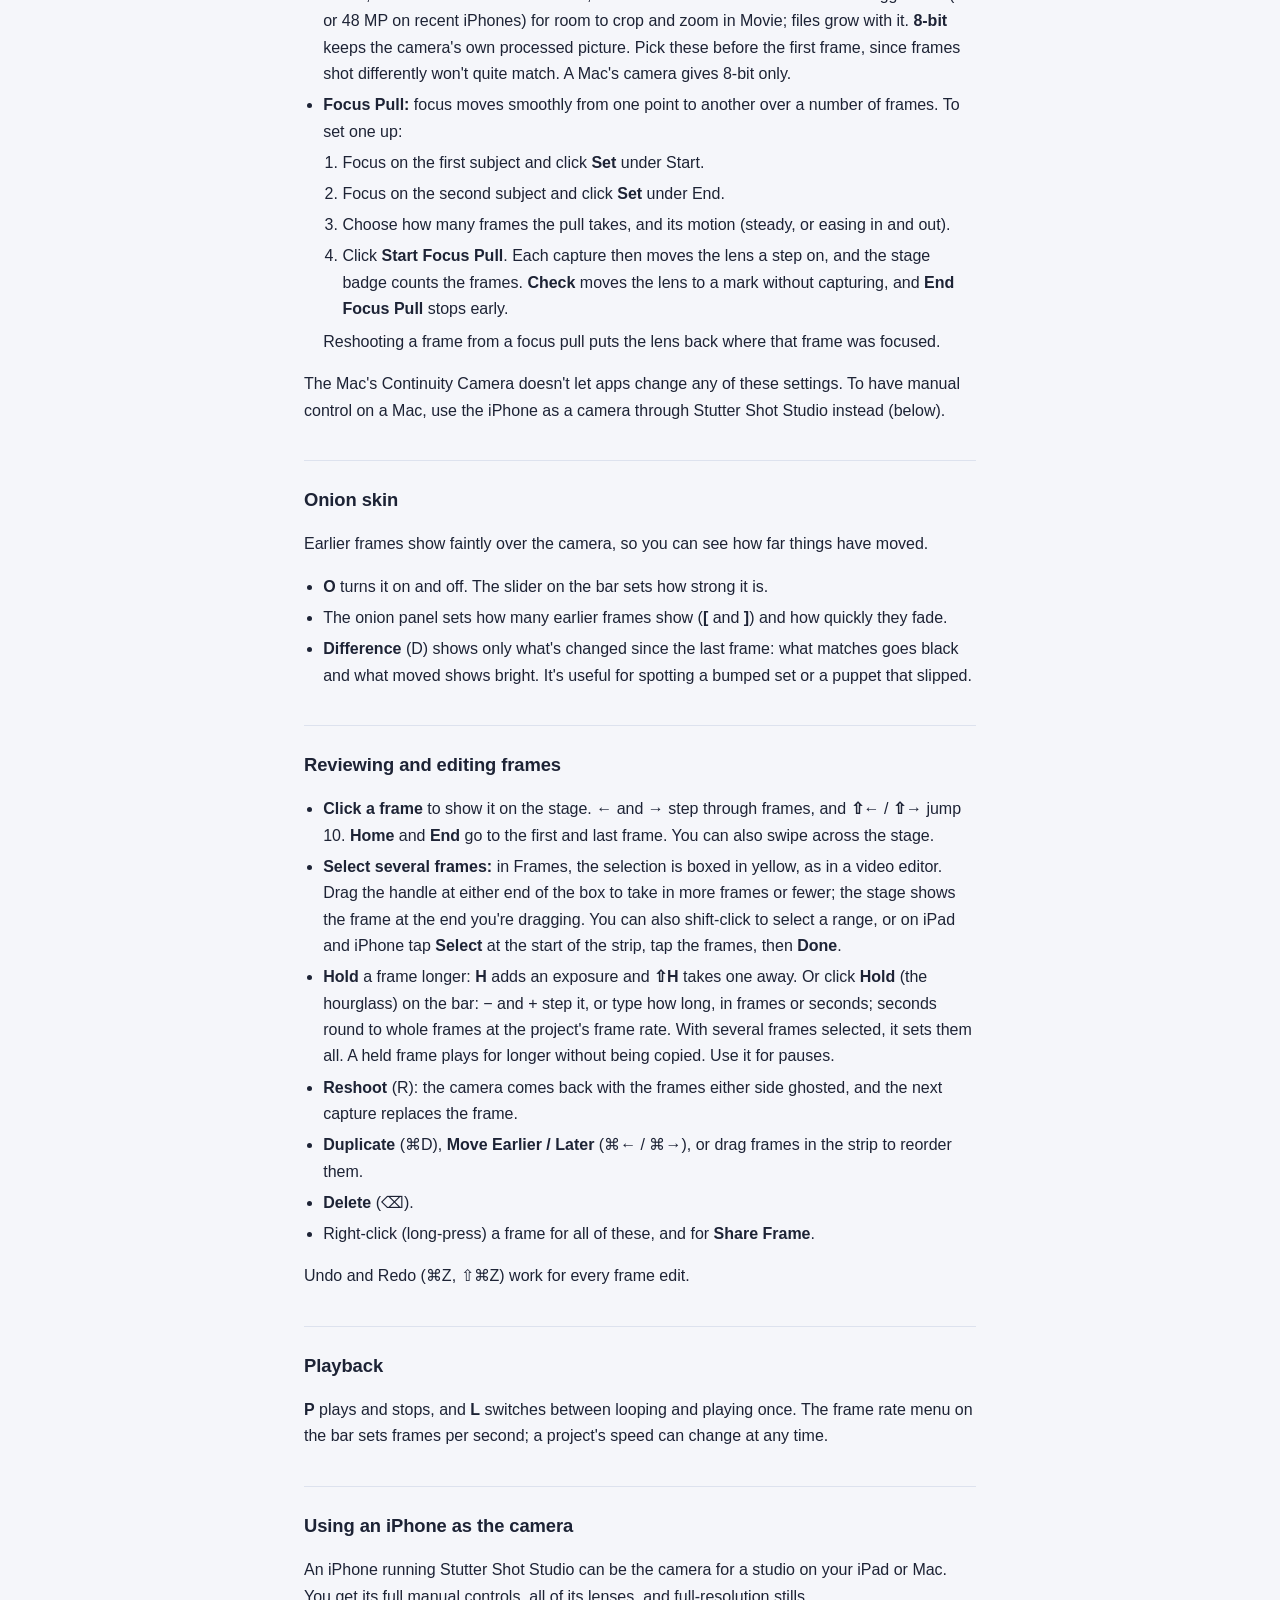
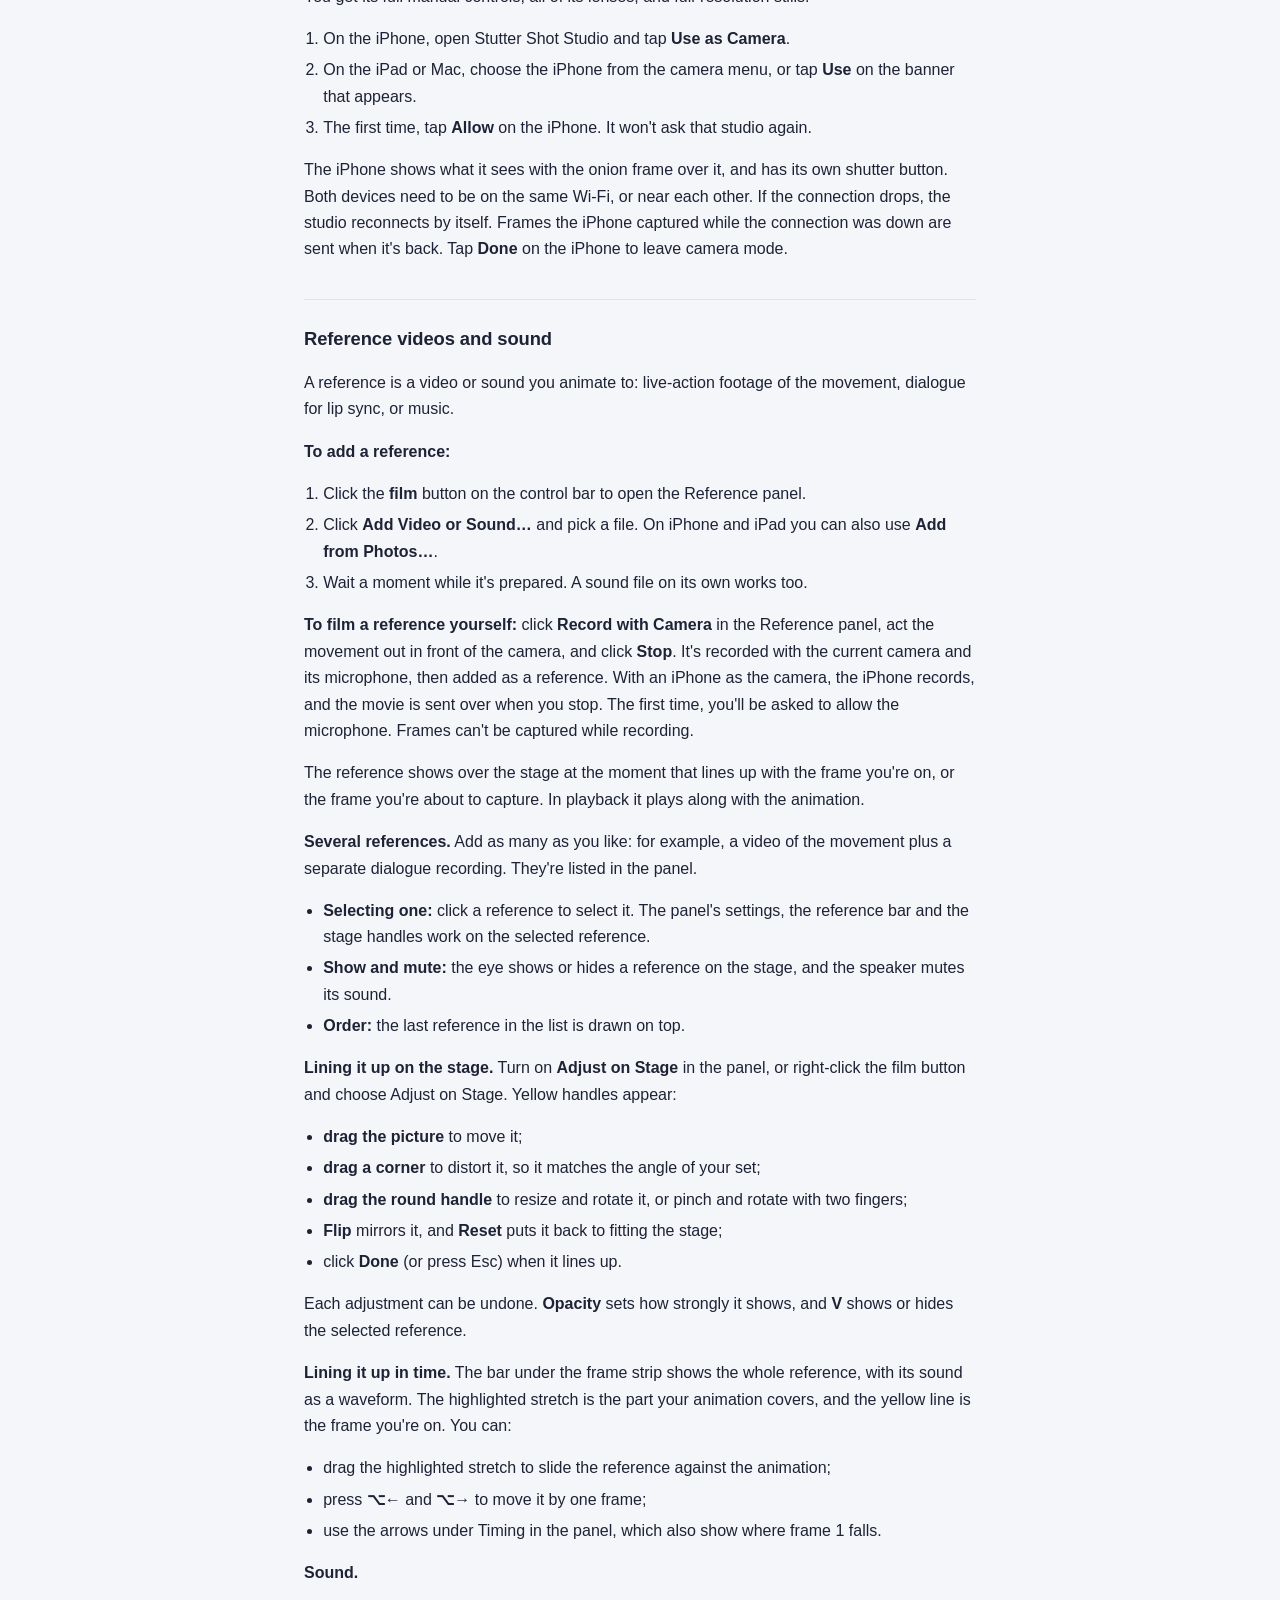
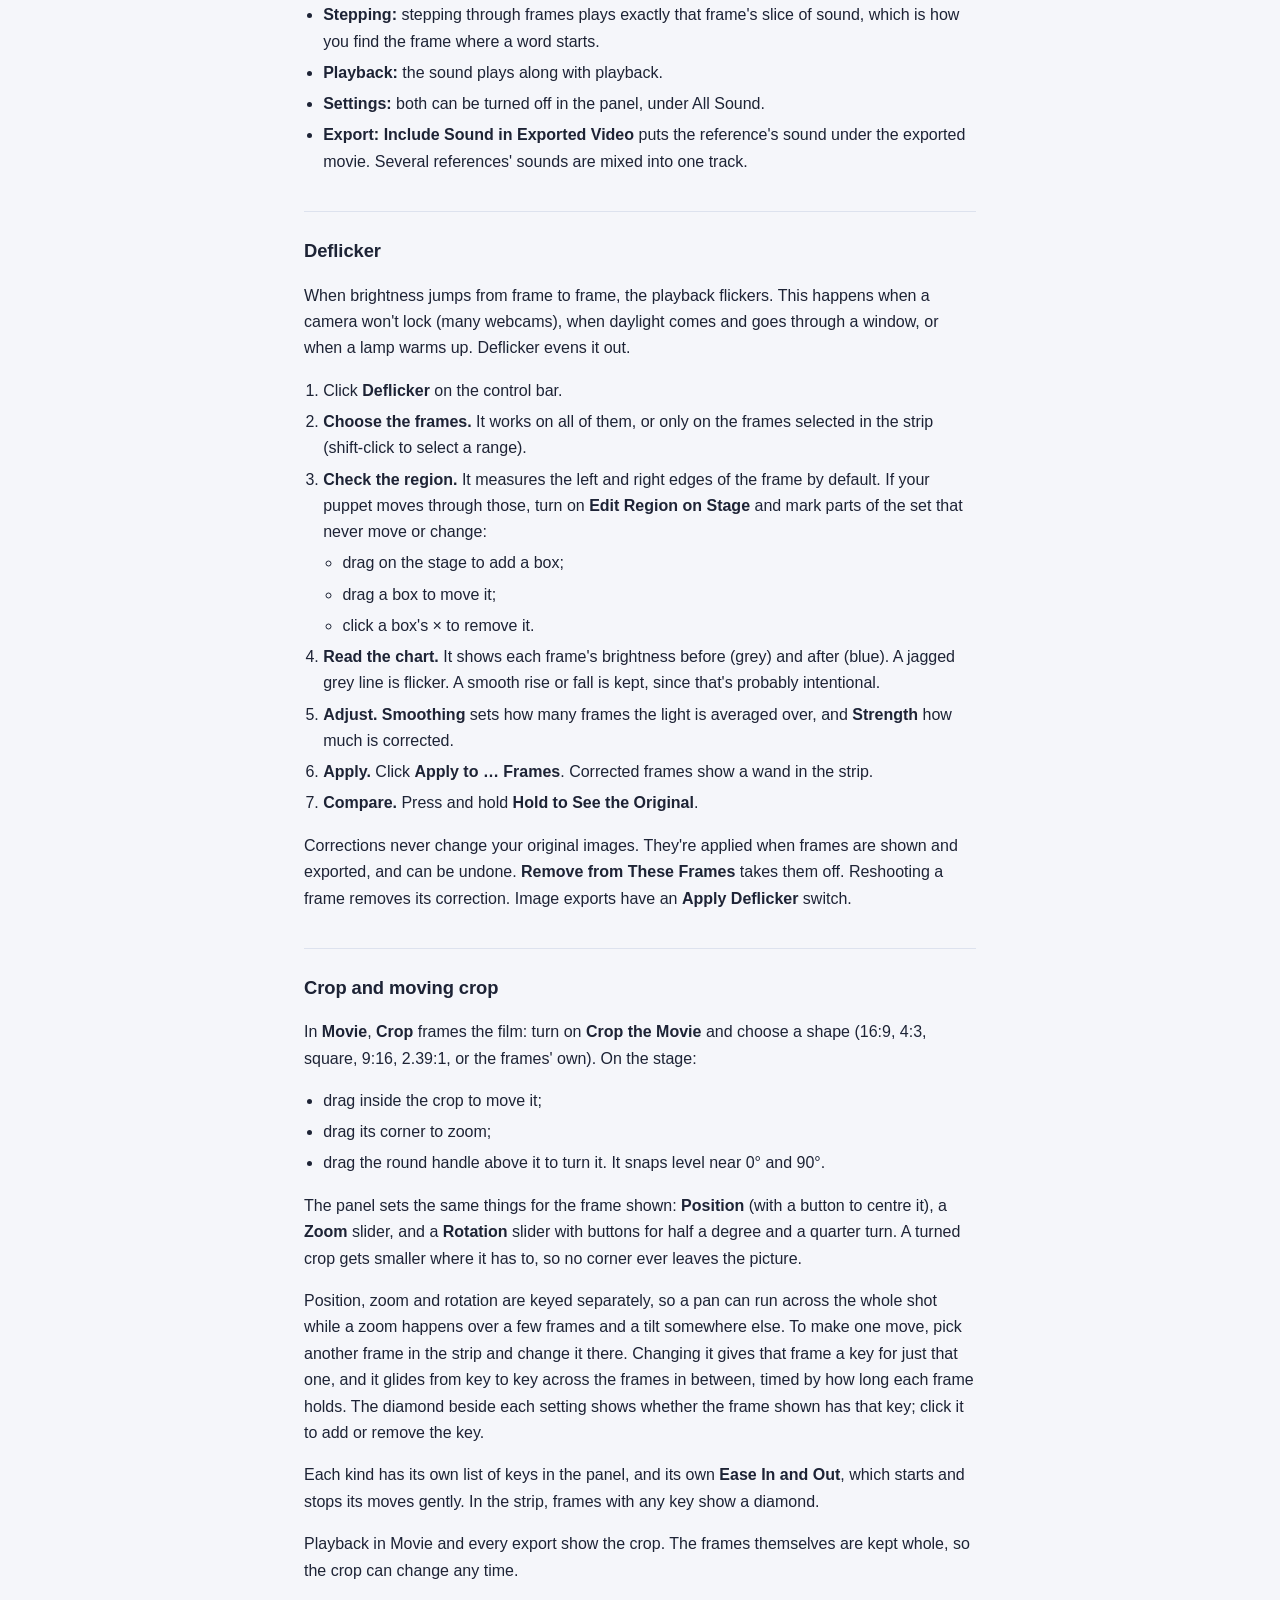
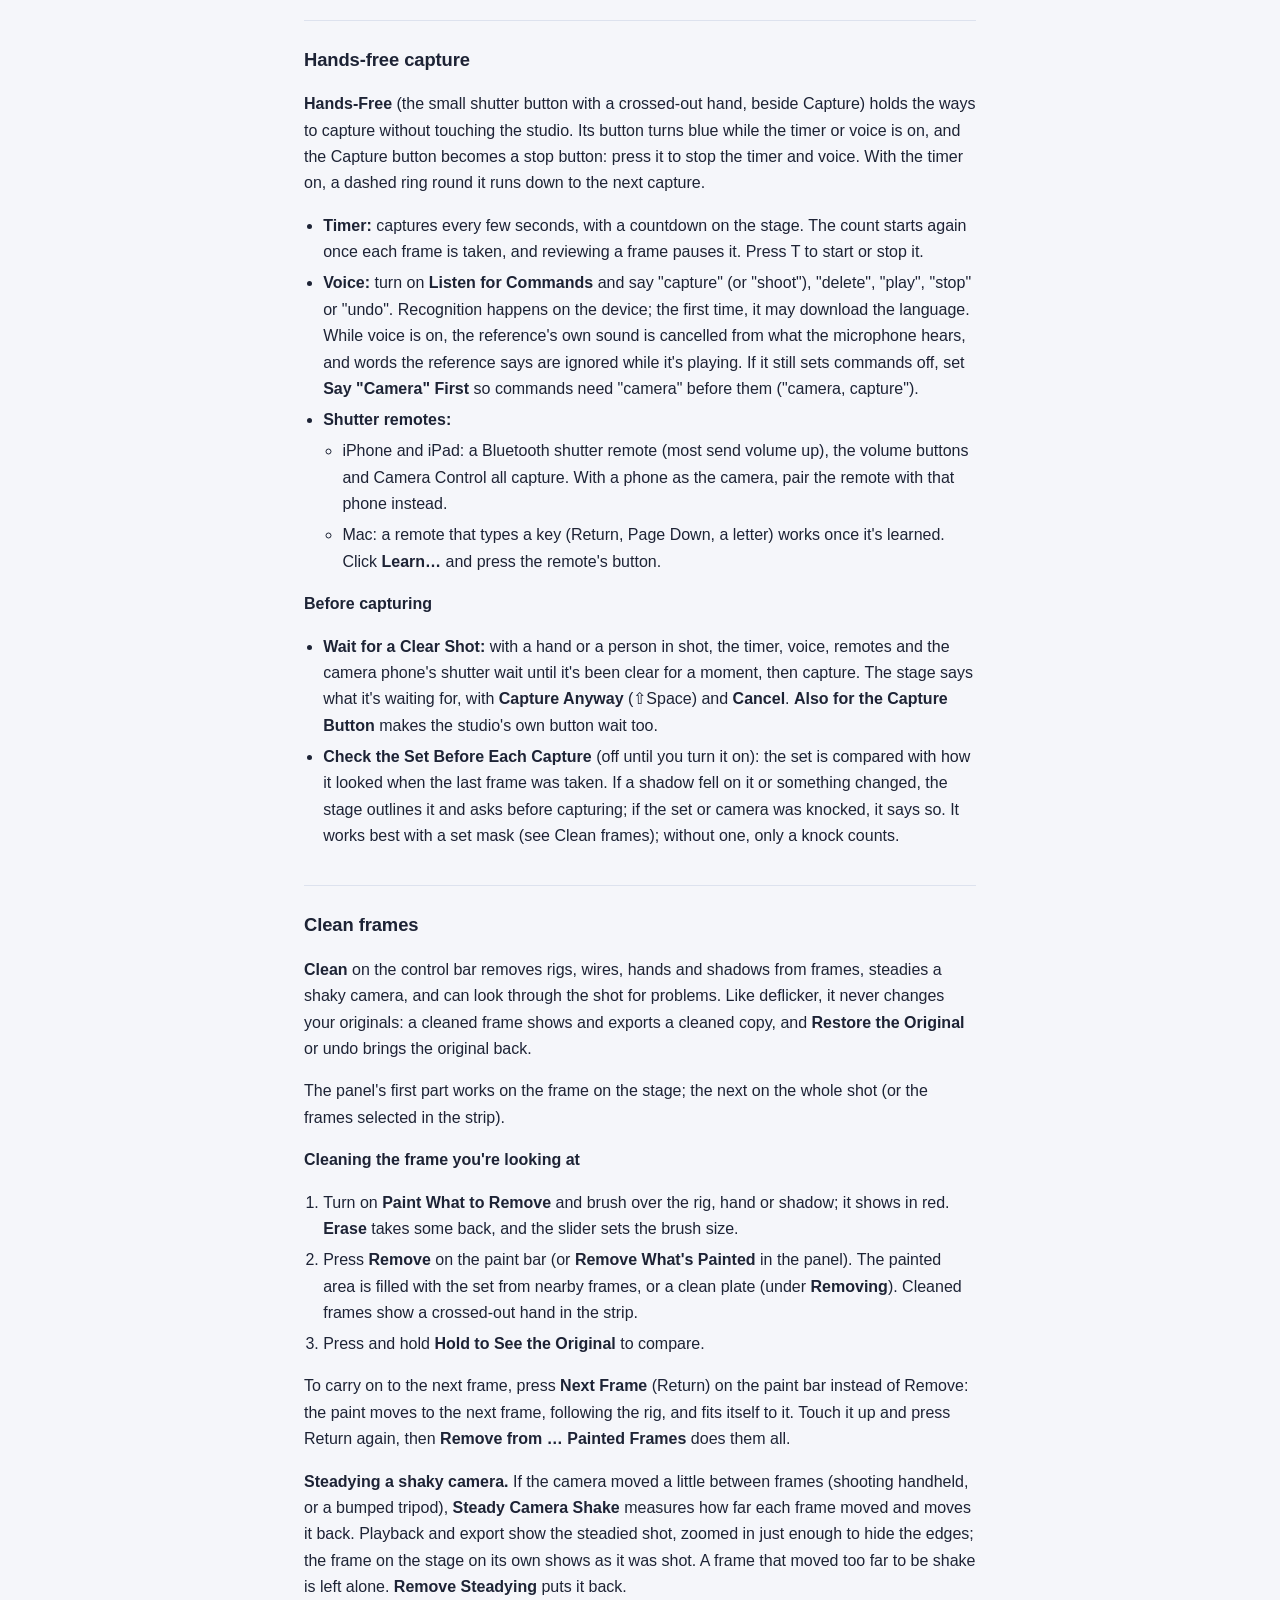
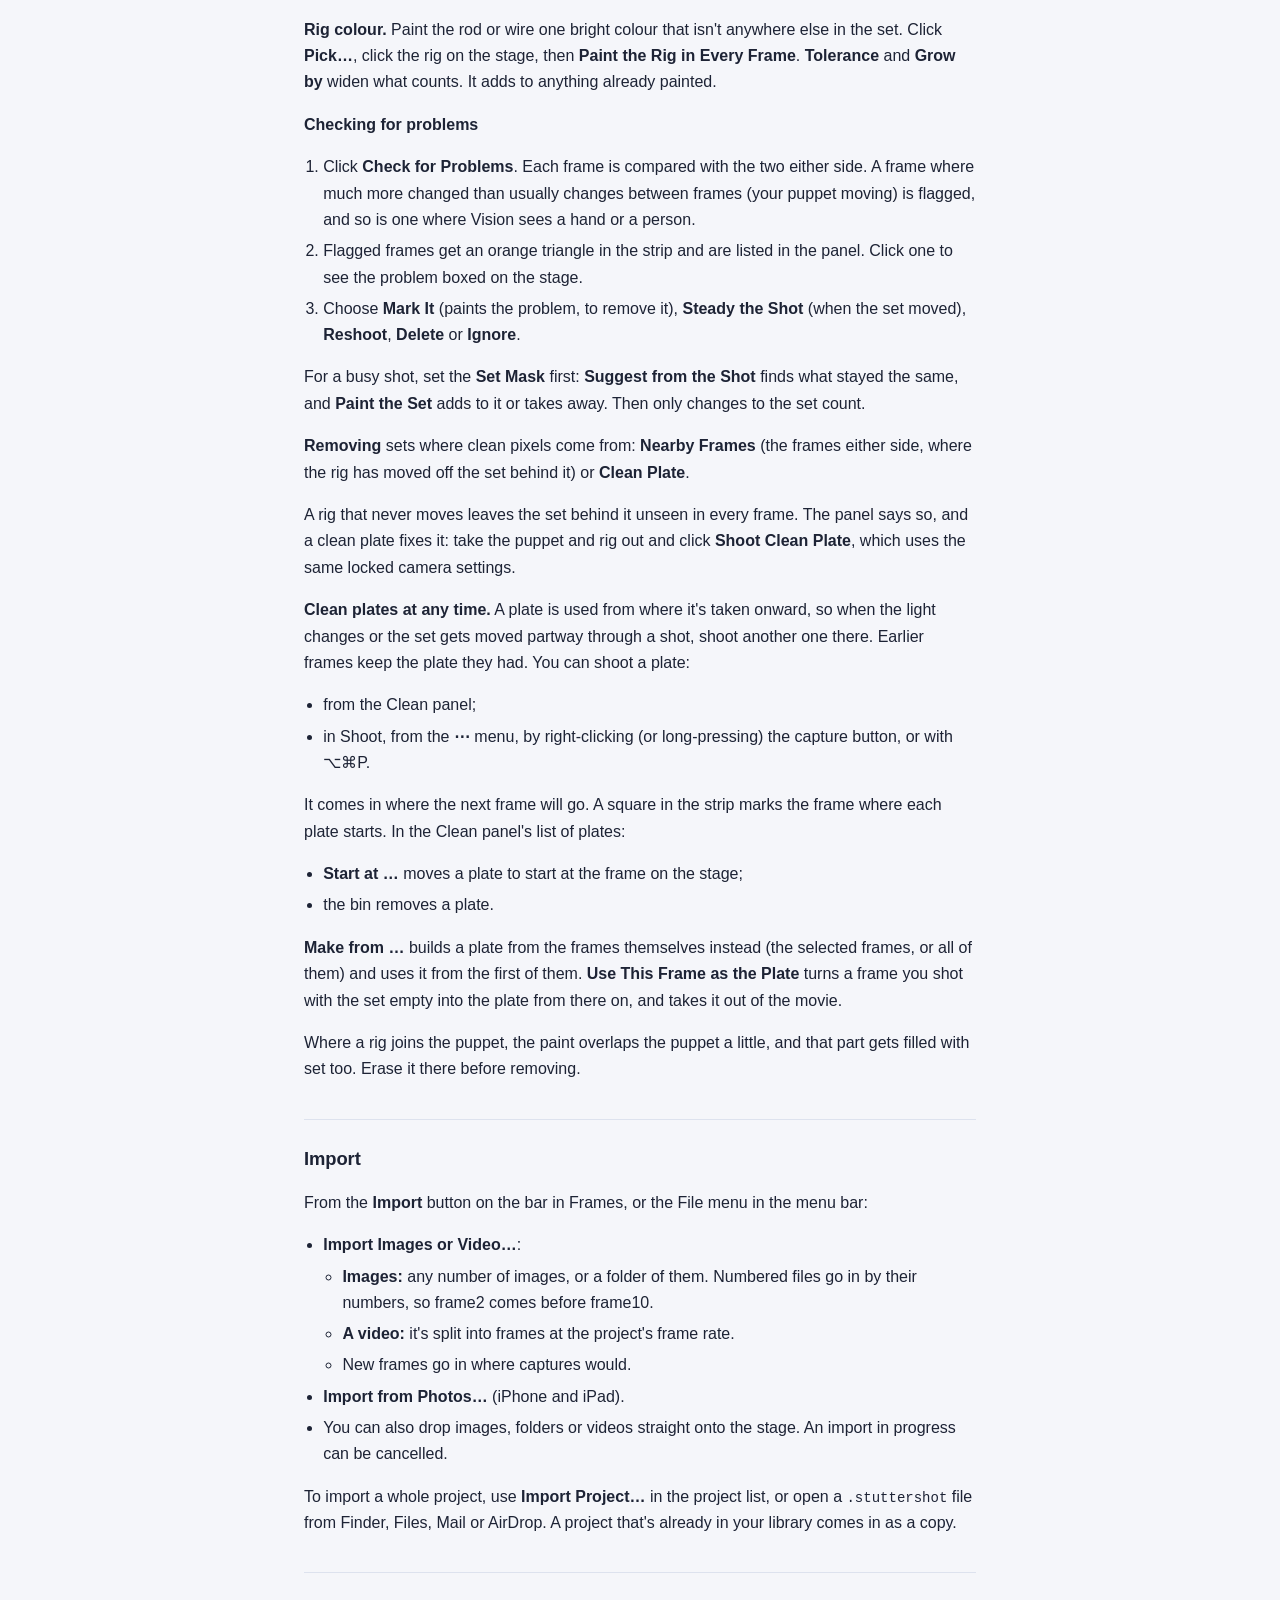
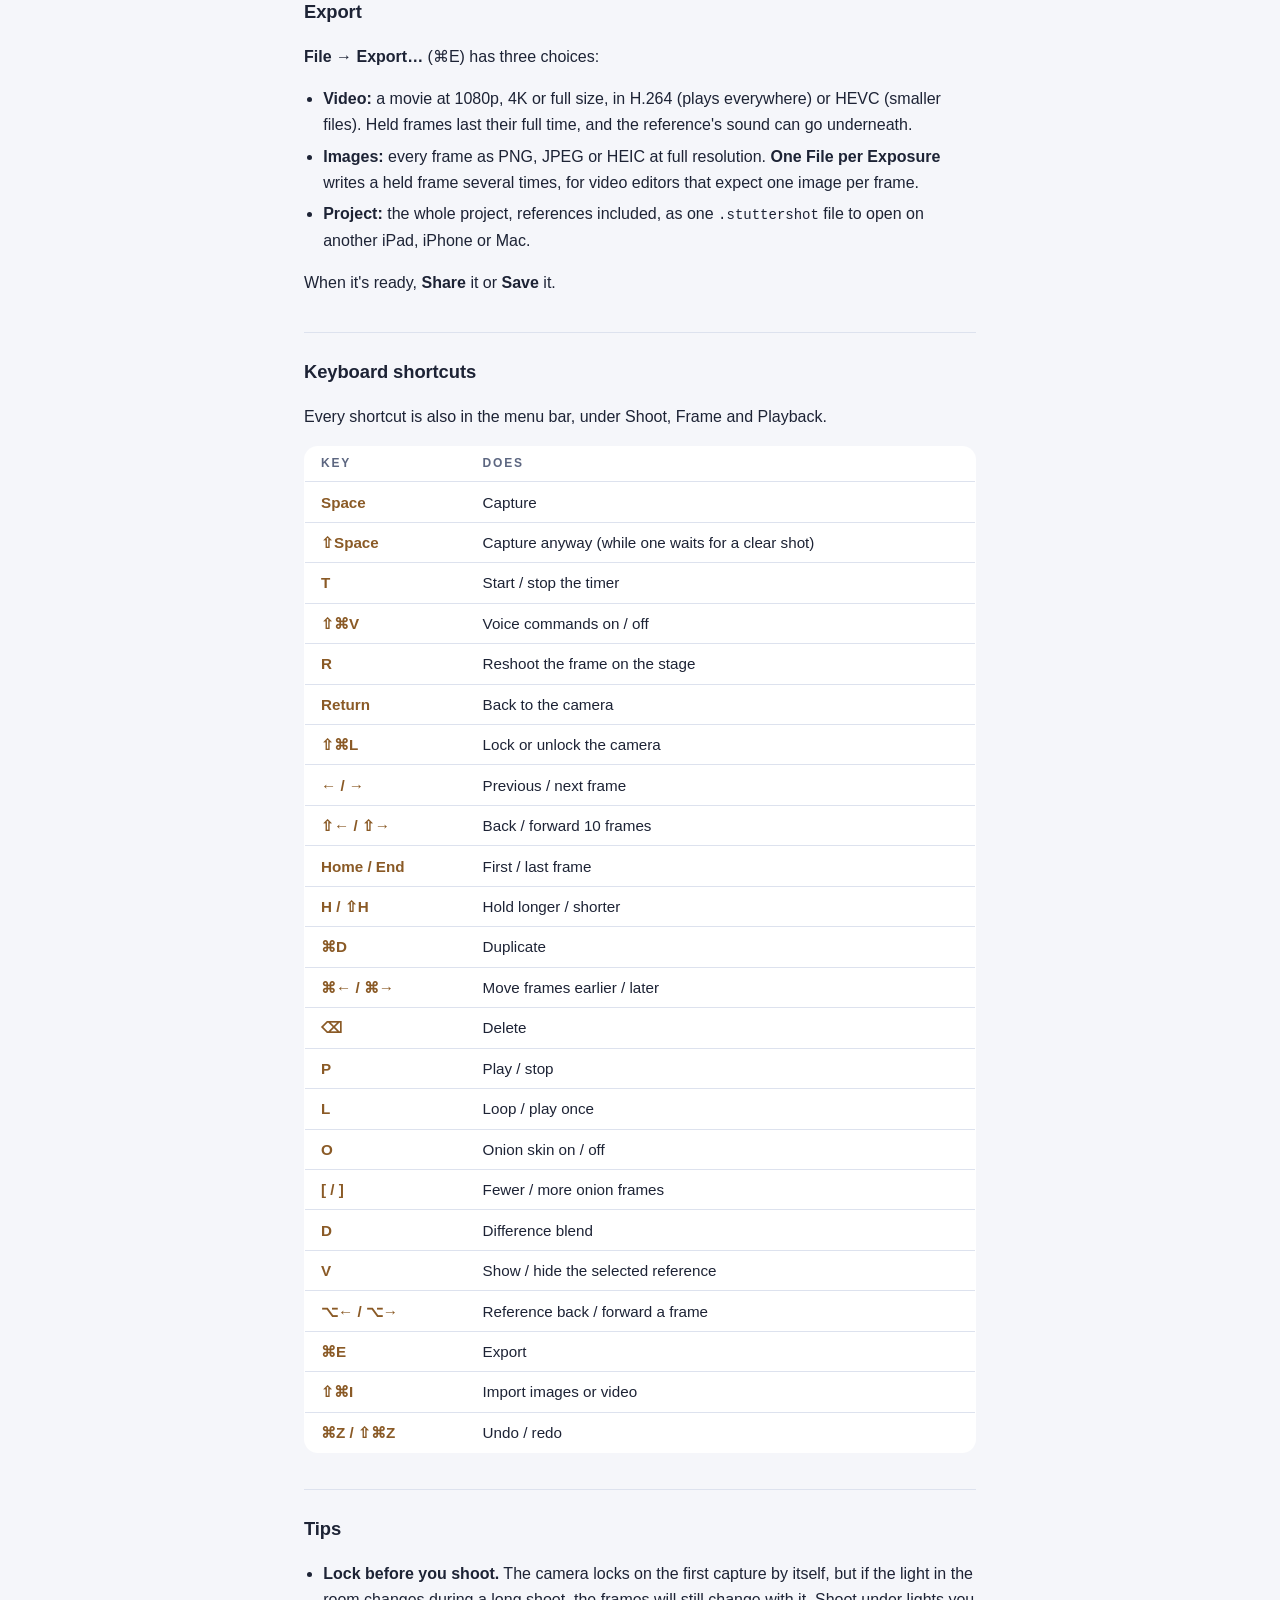
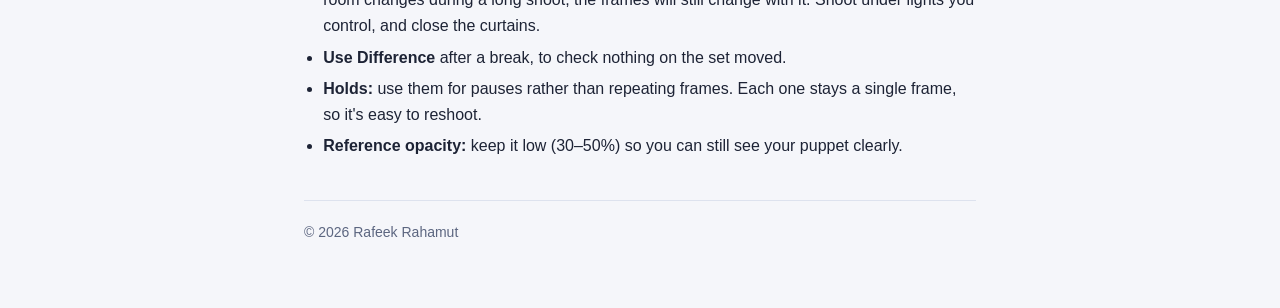
==== commit 168779c7: "Regenerate help: Clean panel and steadying" ====
--- a/help.html
+++ b/help.html
@@ -233,26 +233,25 @@
 </ul>
 
 <h2 id="clean-frames">Clean frames</h2>
-<p><strong>Clean</strong> on the control bar finds frames with a hand, a shadow or a knocked set in them, and removes rigs, wires and hands from frames. Like deflicker, it never changes your originals: a cleaned frame shows and exports a cleaned copy, and <strong>Restore Originals</strong> or undo brings the original back.</p>
-<p><strong>Finding problems</strong></p>
-<ol>
-<li>Click <strong>Check Frames</strong>. Each frame is compared with the two either side. A frame where much more changed than usually changes between frames (your puppet moving) is flagged, and so is one where Vision sees a hand or a person.</li>
+<p><strong>Clean</strong> on the control bar removes rigs, wires, hands and shadows from frames, steadies a shaky camera, and can look through the shot for problems. Like deflicker, it never changes your originals: a cleaned frame shows and exports a cleaned copy, and <strong>Restore the Original</strong> or undo brings the original back.</p>
+<p>The panel's first part works on the frame on the stage; the next on the whole shot (or the frames selected in the strip).</p>
+<p><strong>Cleaning the frame you're looking at</strong></p>
+<ol>
+<li>Turn on <strong>Paint What to Remove</strong> and brush over the rig, hand or shadow; it shows in red. <strong>Erase</strong> takes some back, and the slider sets the brush size.</li>
+<li>Press <strong>Remove</strong> on the paint bar (or <strong>Remove What's Painted</strong> in the panel). The painted area is filled with the set from nearby frames, or a clean plate (under <strong>Removing</strong>). Cleaned frames show a crossed-out hand in the strip.</li>
+<li>Press and hold <strong>Hold to See the Original</strong> to compare.</li>
+</ol>
+<p>To carry on to the next frame, press <strong>Next Frame</strong> (Return) on the paint bar instead of Remove: the paint moves to the next frame, following the rig, and fits itself to it. Touch it up and press Return again, then <strong>Remove from … Painted Frames</strong> does them all.</p>
+<p><strong>Steadying a shaky camera.</strong> If the camera moved a little between frames (shooting handheld, or a bumped tripod), <strong>Steady Camera Shake</strong> measures how far each frame moved and moves it back. Playback and export show the steadied shot, zoomed in just enough to hide the edges; the frame on the stage on its own shows as it was shot. A frame that moved too far to be shake is left alone. <strong>Remove Steadying</strong> puts it back.</p>
+<p><strong>Rig colour.</strong> Paint the rod or wire one bright colour that isn't anywhere else in the set. Click <strong>Pick…</strong>, click the rig on the stage, then <strong>Paint the Rig in Every Frame</strong>. <strong>Tolerance</strong> and <strong>Grow by</strong> widen what counts. It adds to anything already painted.</p>
+<p><strong>Checking for problems</strong></p>
+<ol>
+<li>Click <strong>Check for Problems</strong>. Each frame is compared with the two either side. A frame where much more changed than usually changes between frames (your puppet moving) is flagged, and so is one where Vision sees a hand or a person.</li>
 <li>Flagged frames get an orange triangle in the strip and are listed in the panel. Click one to see the problem boxed on the stage.</li>
-<li>Choose <strong>Mark It</strong> (to remove it, below), <strong>Reshoot</strong>, <strong>Delete</strong> or <strong>Ignore</strong>.</li>
+<li>Choose <strong>Mark It</strong> (paints the problem, to remove it), <strong>Steady the Shot</strong> (when the set moved), <strong>Reshoot</strong>, <strong>Delete</strong> or <strong>Ignore</strong>.</li>
 </ol>
 <p>For a busy shot, set the <strong>Set Mask</strong> first: <strong>Suggest from the Shot</strong> finds what stayed the same, and <strong>Paint the Set</strong> adds to it or takes away. Then only changes to the set count.</p>
-<p><strong>Marking what to remove</strong> (shown in red on the stage)</p>
-<ul>
-<li><strong>Paint:</strong> turn on <strong>Paint on Frame …</strong> and brush over the rig or hand. Switch to <strong>Erase</strong> to take some back; the slider sets the brush size.</li>
-<li><strong>Rig colour:</strong> paint the rod or wire one bright colour that isn't anywhere else in the set. Click <strong>Pick…</strong>, click the rig on the stage, then <strong>Find the Rig in All Frames</strong> (or in the selected frames). <strong>Tolerance</strong> and <strong>Grow by</strong> widen what counts. It adds to anything already marked.</li>
-<li><strong>Carry it along:</strong> after painting one frame, press <strong>Next Frame</strong> (Return). The mask moves to the next frame, following the rig, and fits itself to it. Touch it up and press Return again.</li>
-</ul>
-<p><strong>Removing</strong></p>
-<ol>
-<li>Choose where clean pixels come from: <strong>Nearby Frames</strong> (the frames either side, where the rig has moved off the set behind it) or <strong>Clean Plate</strong>.</li>
-<li>Click <strong>Remove from Frame …</strong> or <strong>Remove from … Marked Frames</strong>. Cleaned frames show a crossed-out hand in the strip.</li>
-<li>Press and hold <strong>Hold to See the Original</strong> to compare.</li>
-</ol>
+<p><strong>Removing</strong> sets where clean pixels come from: <strong>Nearby Frames</strong> (the frames either side, where the rig has moved off the set behind it) or <strong>Clean Plate</strong>.</p>
 <p>A rig that never moves leaves the set behind it unseen in every frame. The panel says so, and a clean plate fixes it: take the puppet and rig out and click <strong>Shoot Clean Plate</strong>, which uses the same locked camera settings.</p>
 <p><strong>Clean plates at any time.</strong> A plate is used from where it's taken onward, so when the light changes or the set gets moved partway through a shot, shoot another one there. Earlier frames keep the plate they had. You can shoot a plate:</p>
 <ul>
@@ -264,8 +263,8 @@
 <li><strong>Start at …</strong> moves a plate to start at the frame on the stage;</li>
 <li>the bin removes a plate.</li>
 </ul>
-<p><strong>Make from …</strong> builds a plate from the frames themselves instead (the selected frames, or all of them) and uses it from the first of them. <strong>Use Frame … as the Plate</strong> turns a frame you shot with the set empty into the plate from there on, and takes it out of the movie.</p>
-<p>Where a rig joins the puppet, the mask overlaps the puppet a little, and that part gets filled with set too. Erase the mask there before removing.</p>
+<p><strong>Make from …</strong> builds a plate from the frames themselves instead (the selected frames, or all of them) and uses it from the first of them. <strong>Use This Frame as the Plate</strong> turns a frame you shot with the set empty into the plate from there on, and takes it out of the movie.</p>
+<p>Where a rig joins the puppet, the paint overlaps the puppet a little, and that part gets filled with set too. Erase it there before removing.</p>
 
 <h2 id="import">Import</h2>
 <p>From the <strong>Import</strong> button on the bar in Frames, or the File menu in the menu bar:</p>
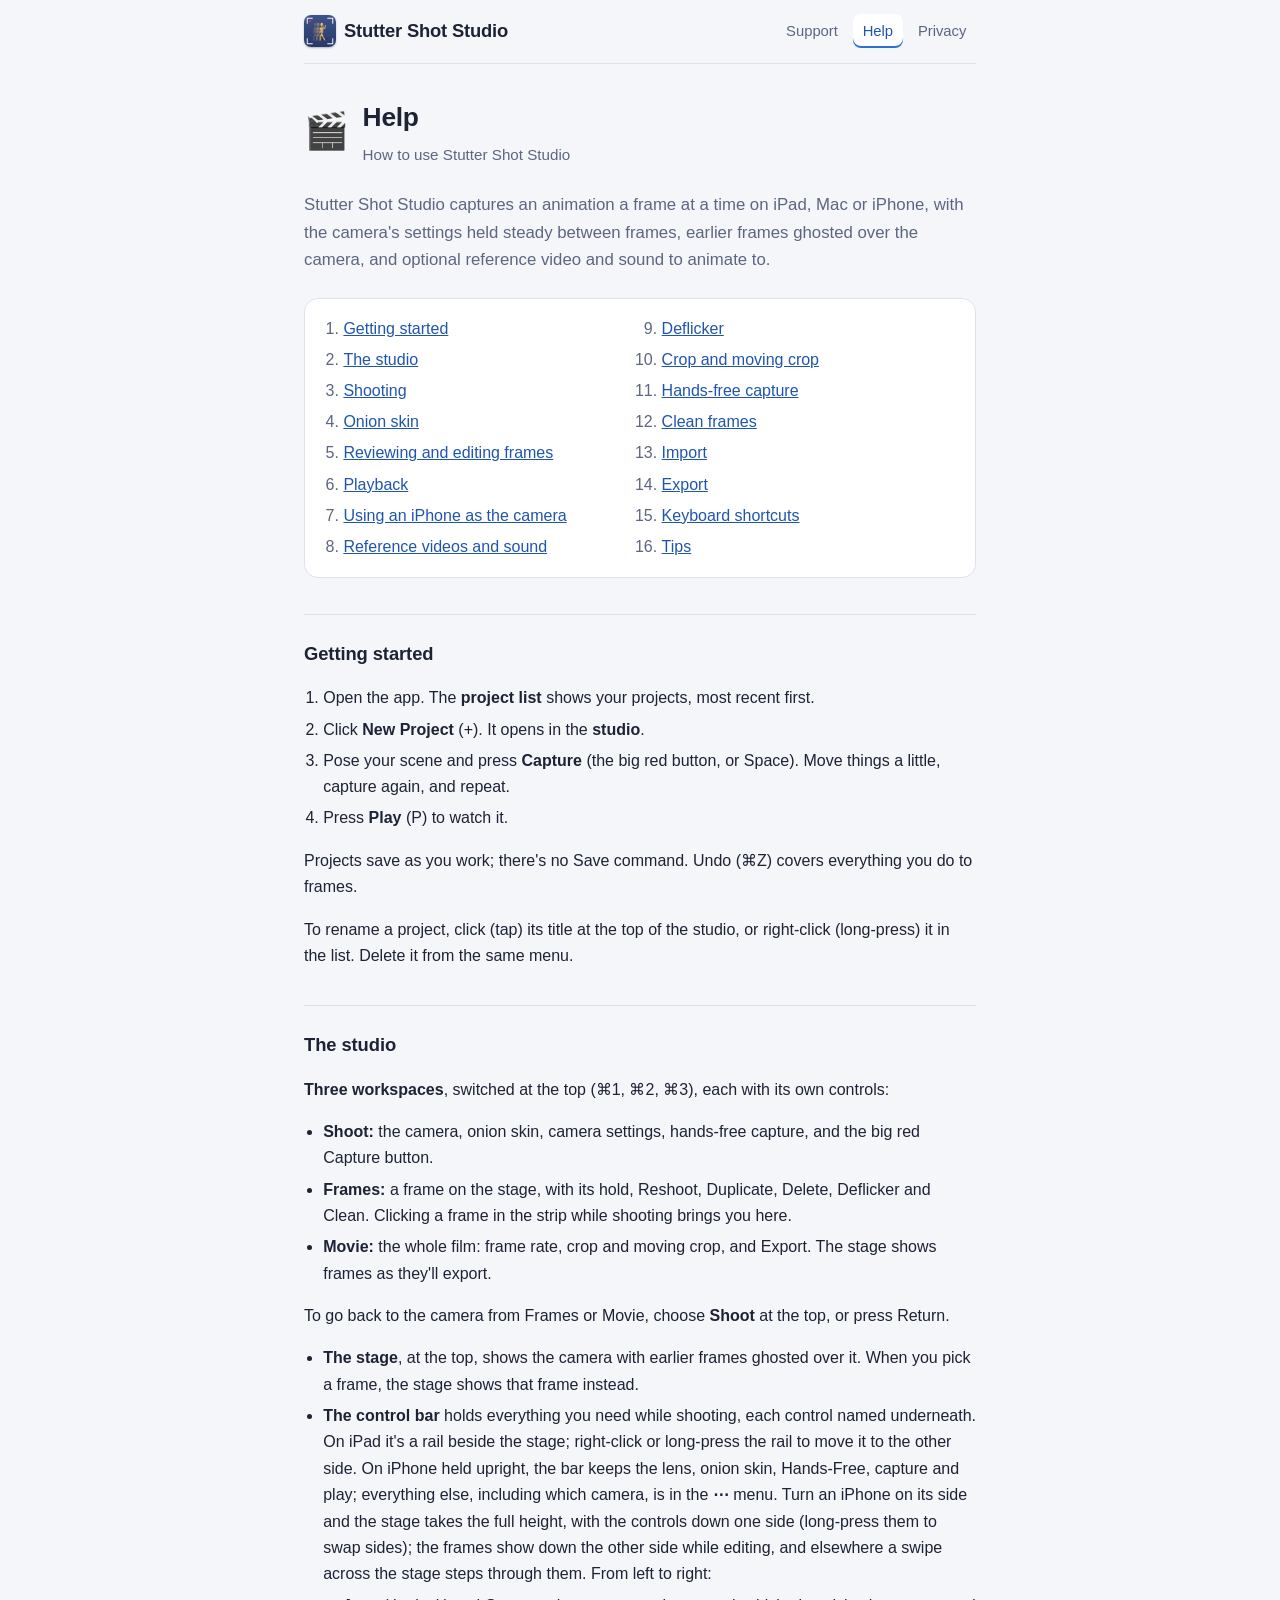
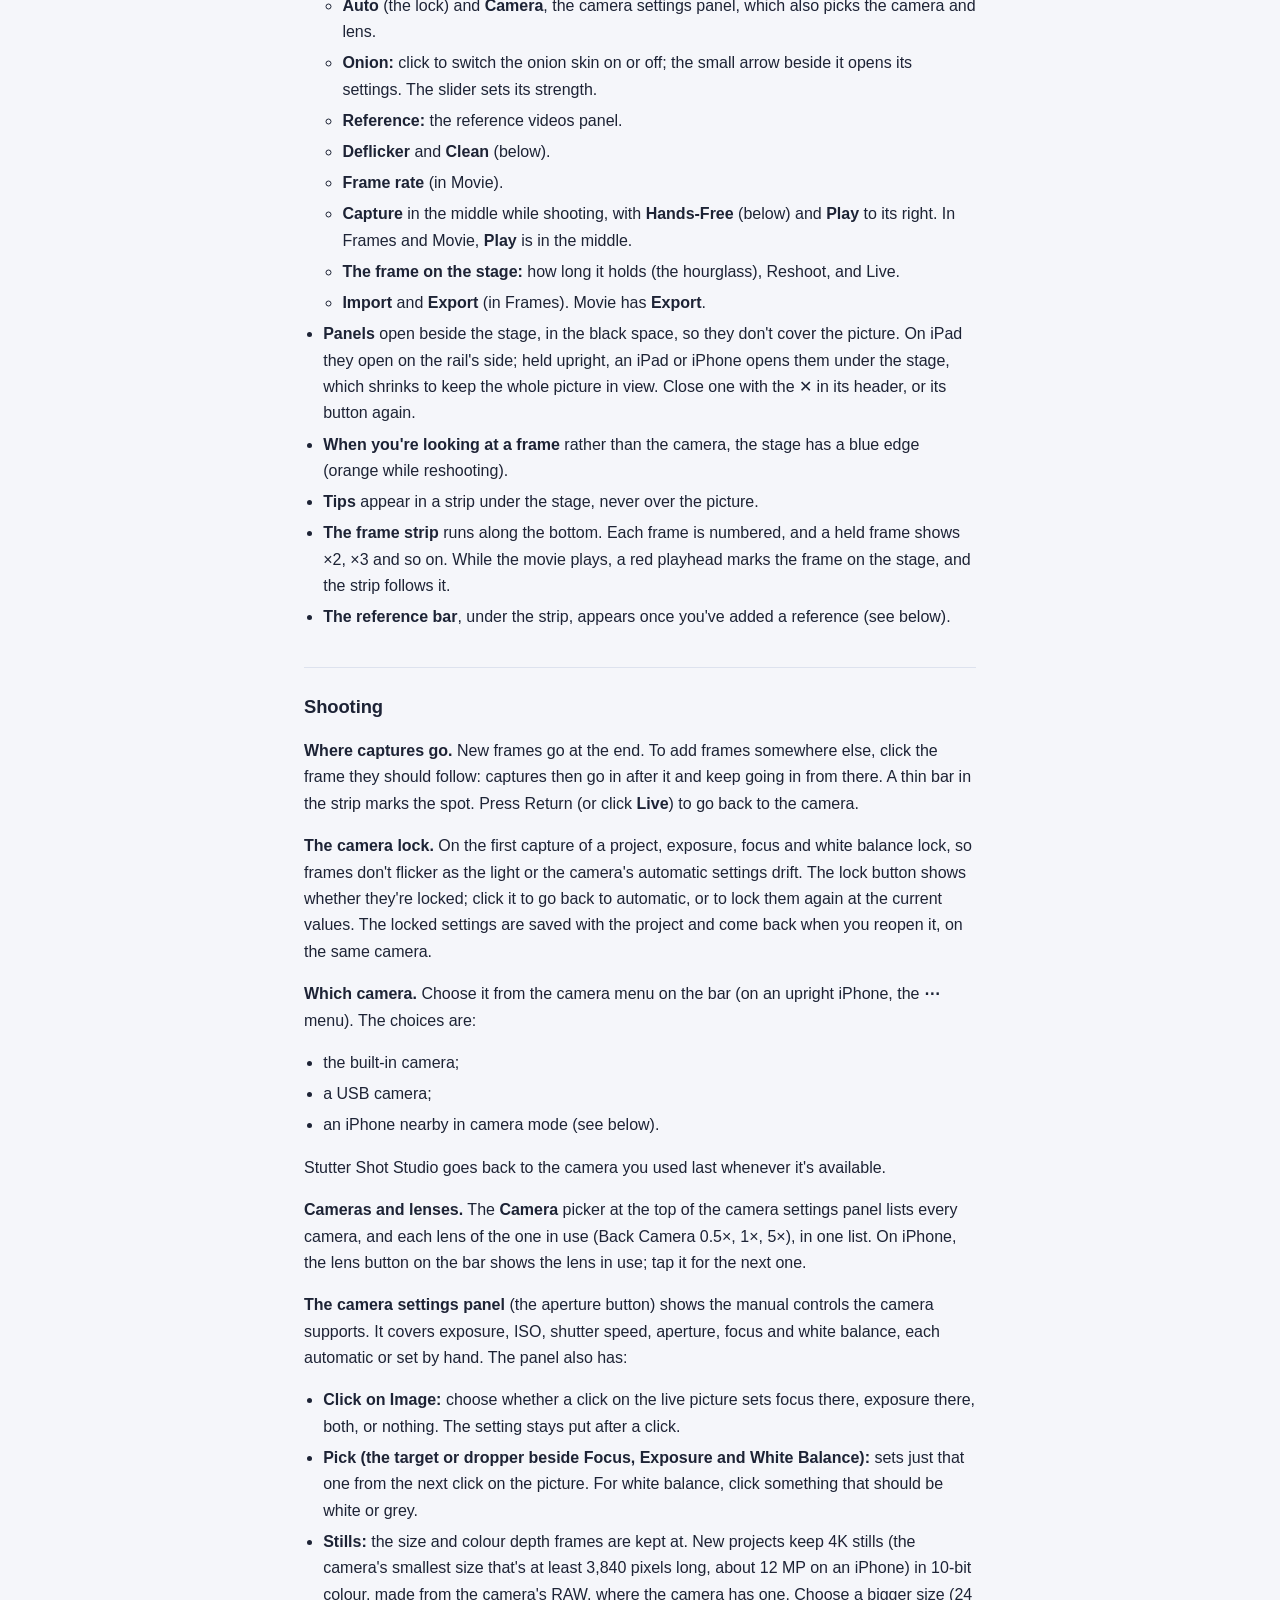
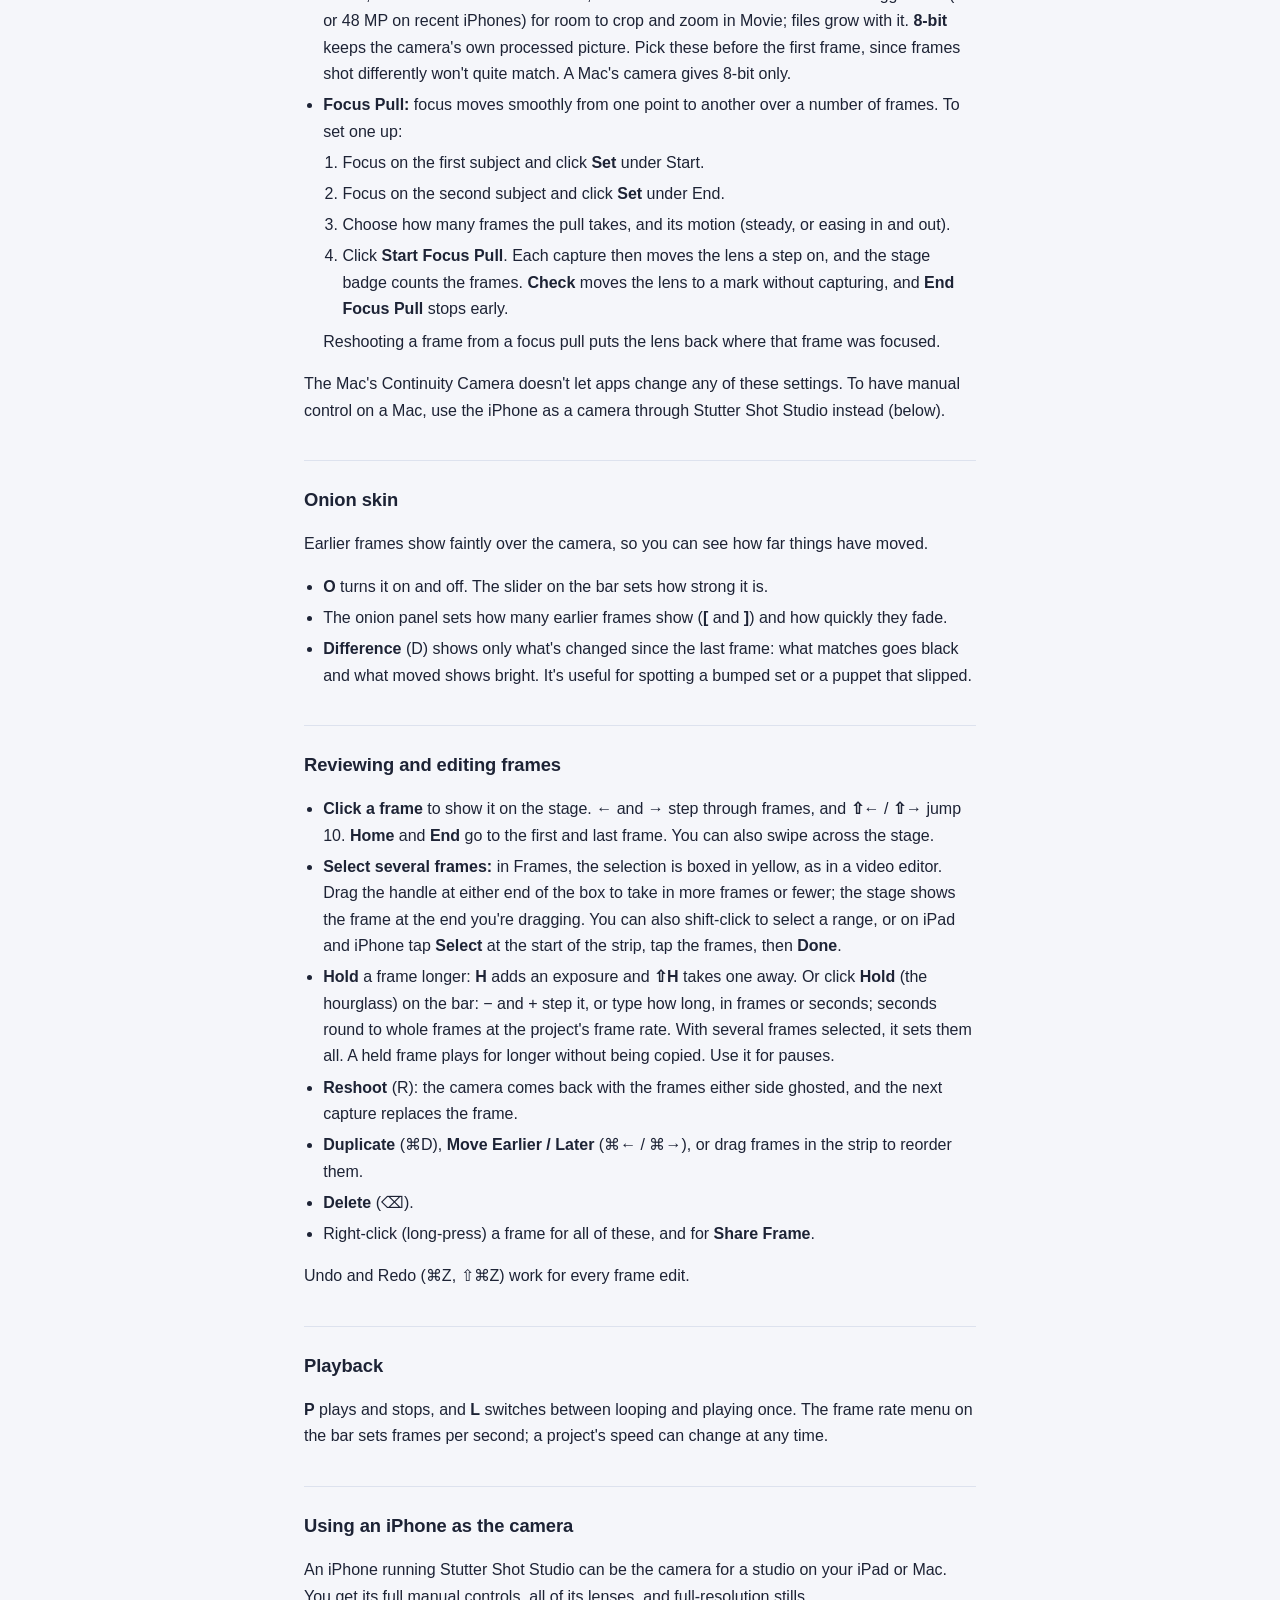
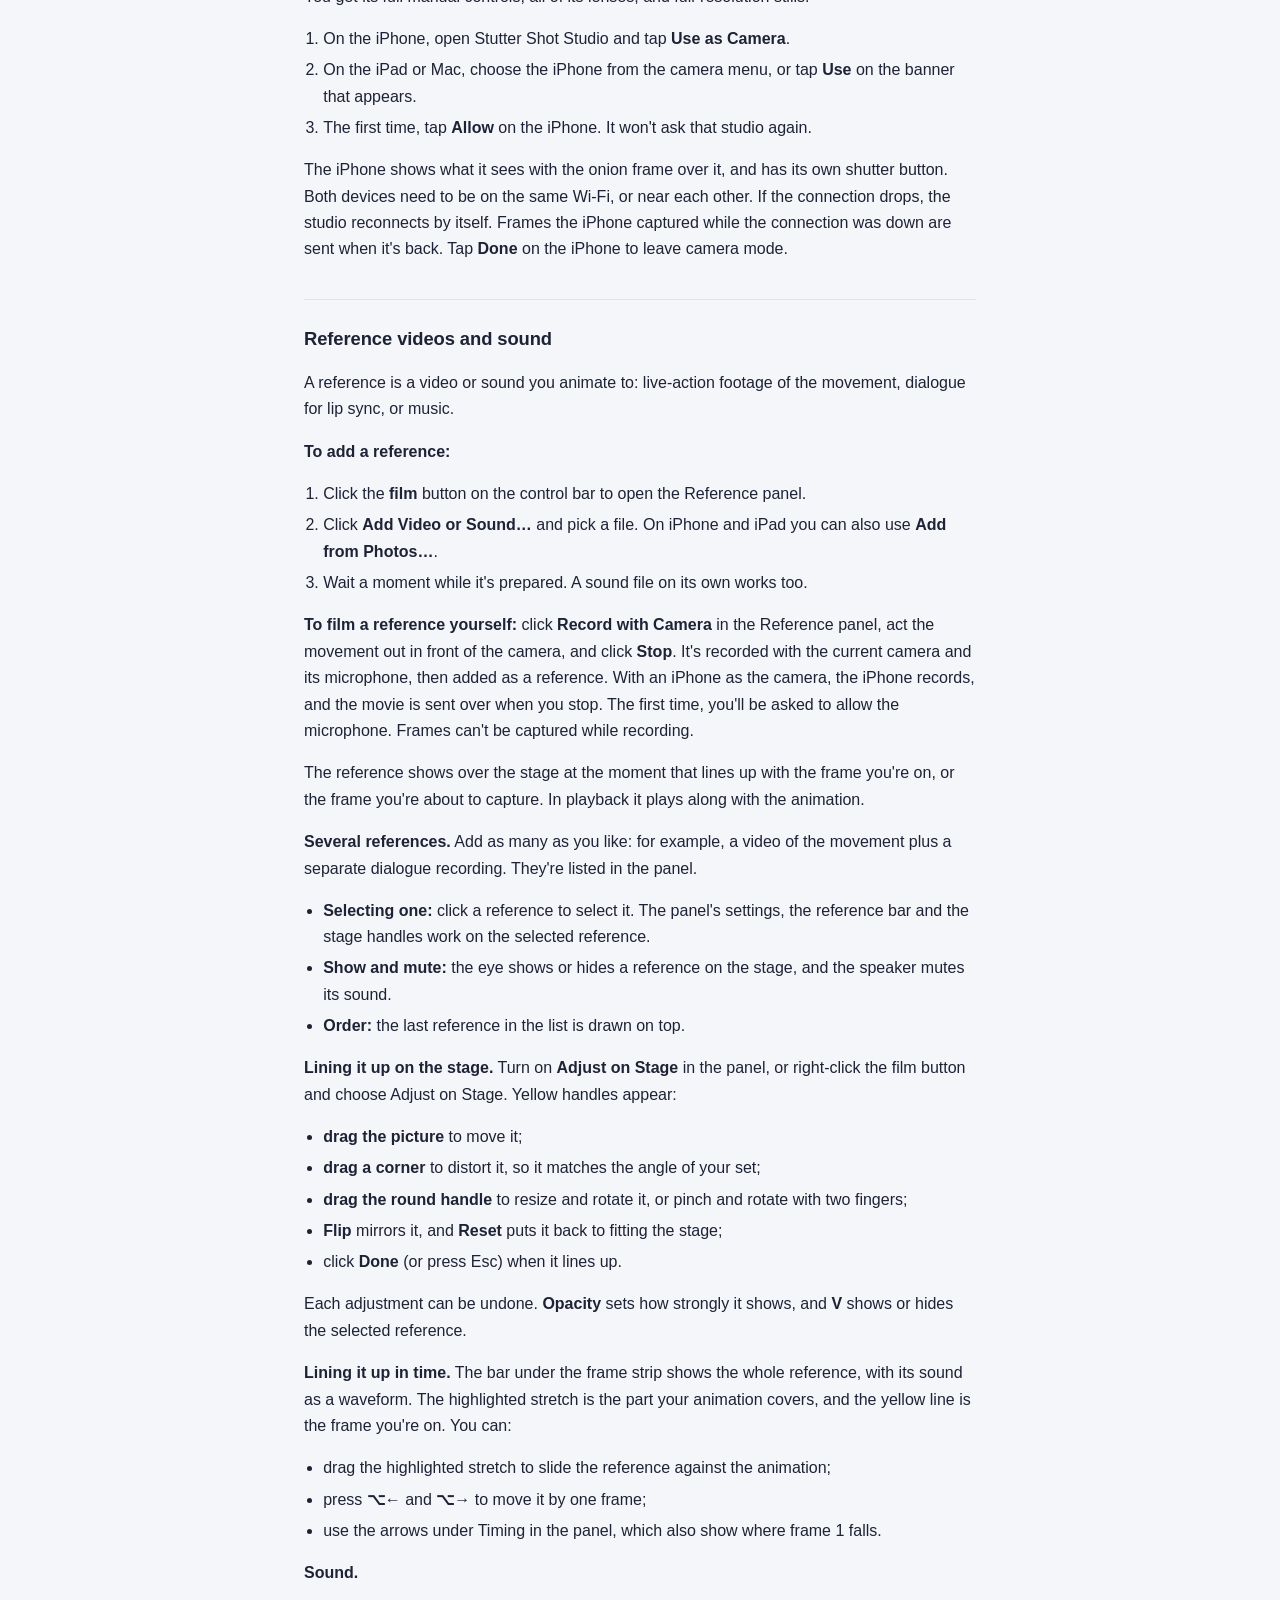
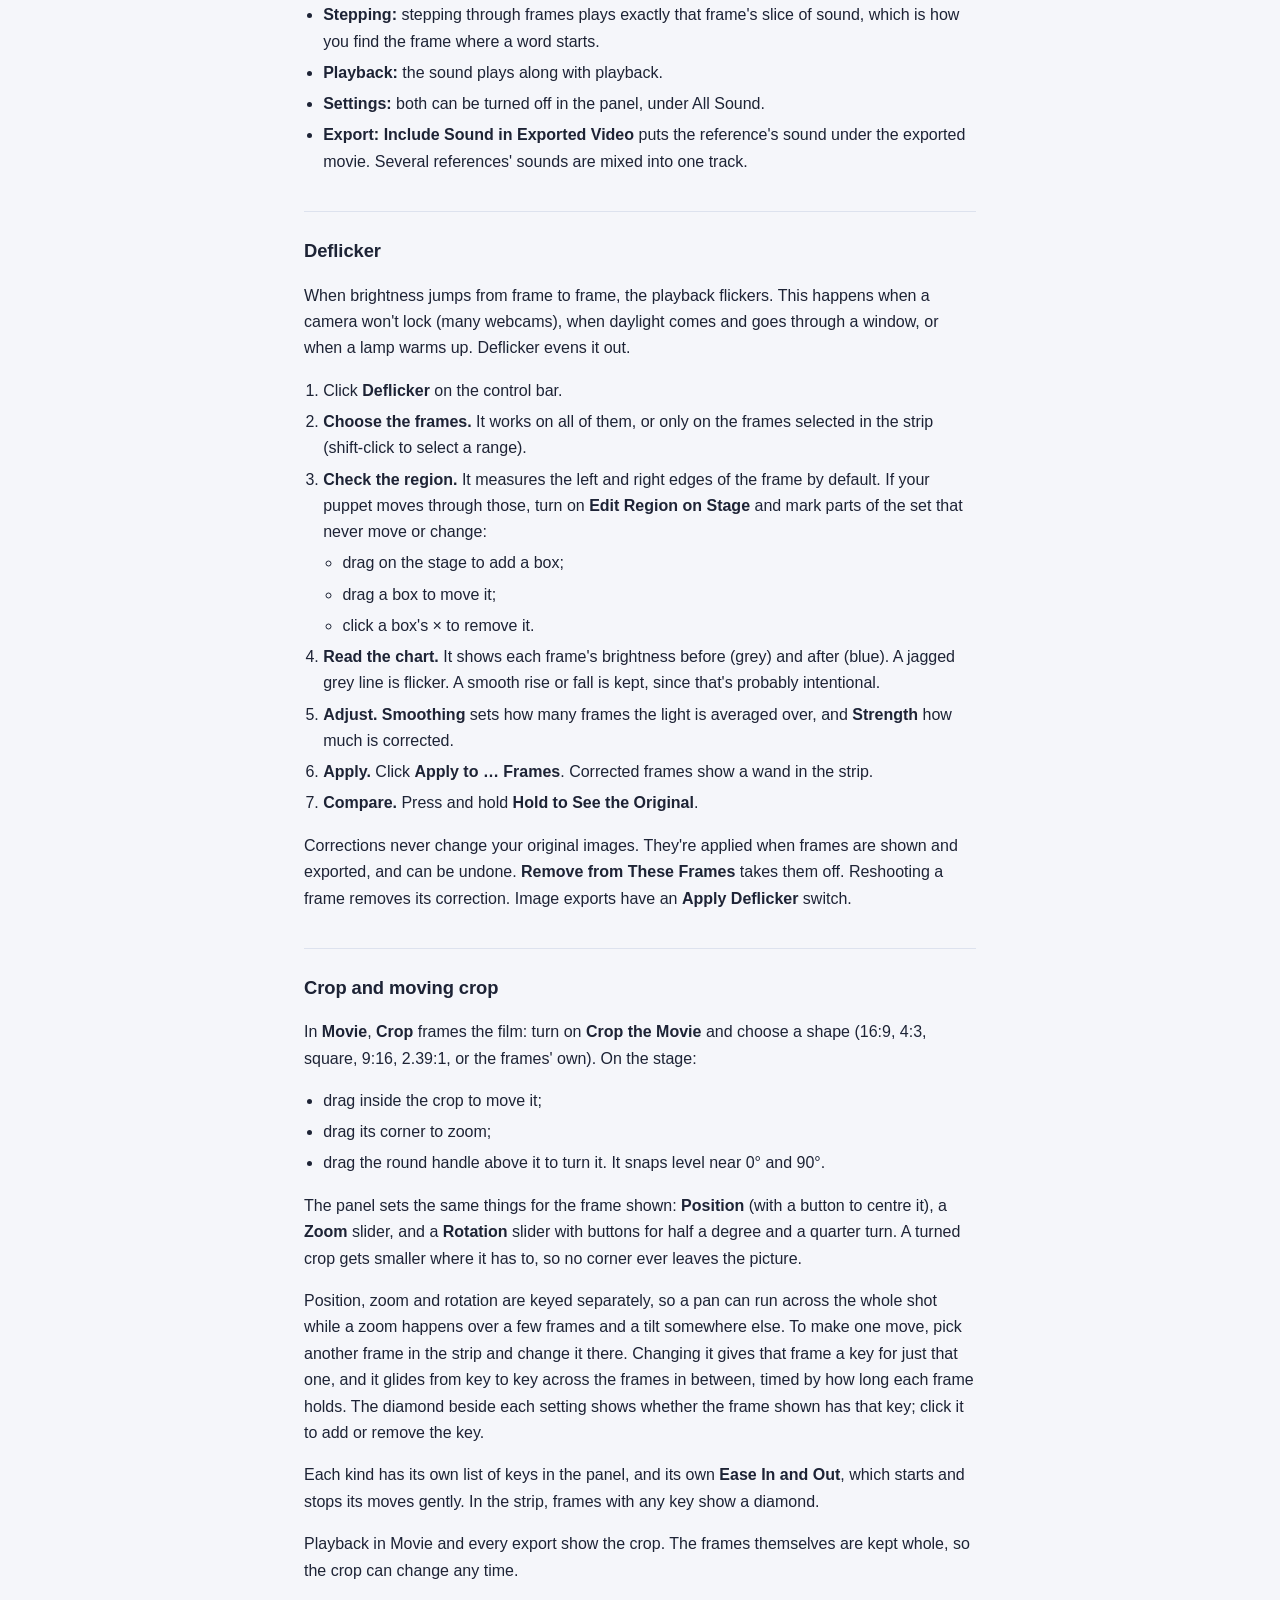
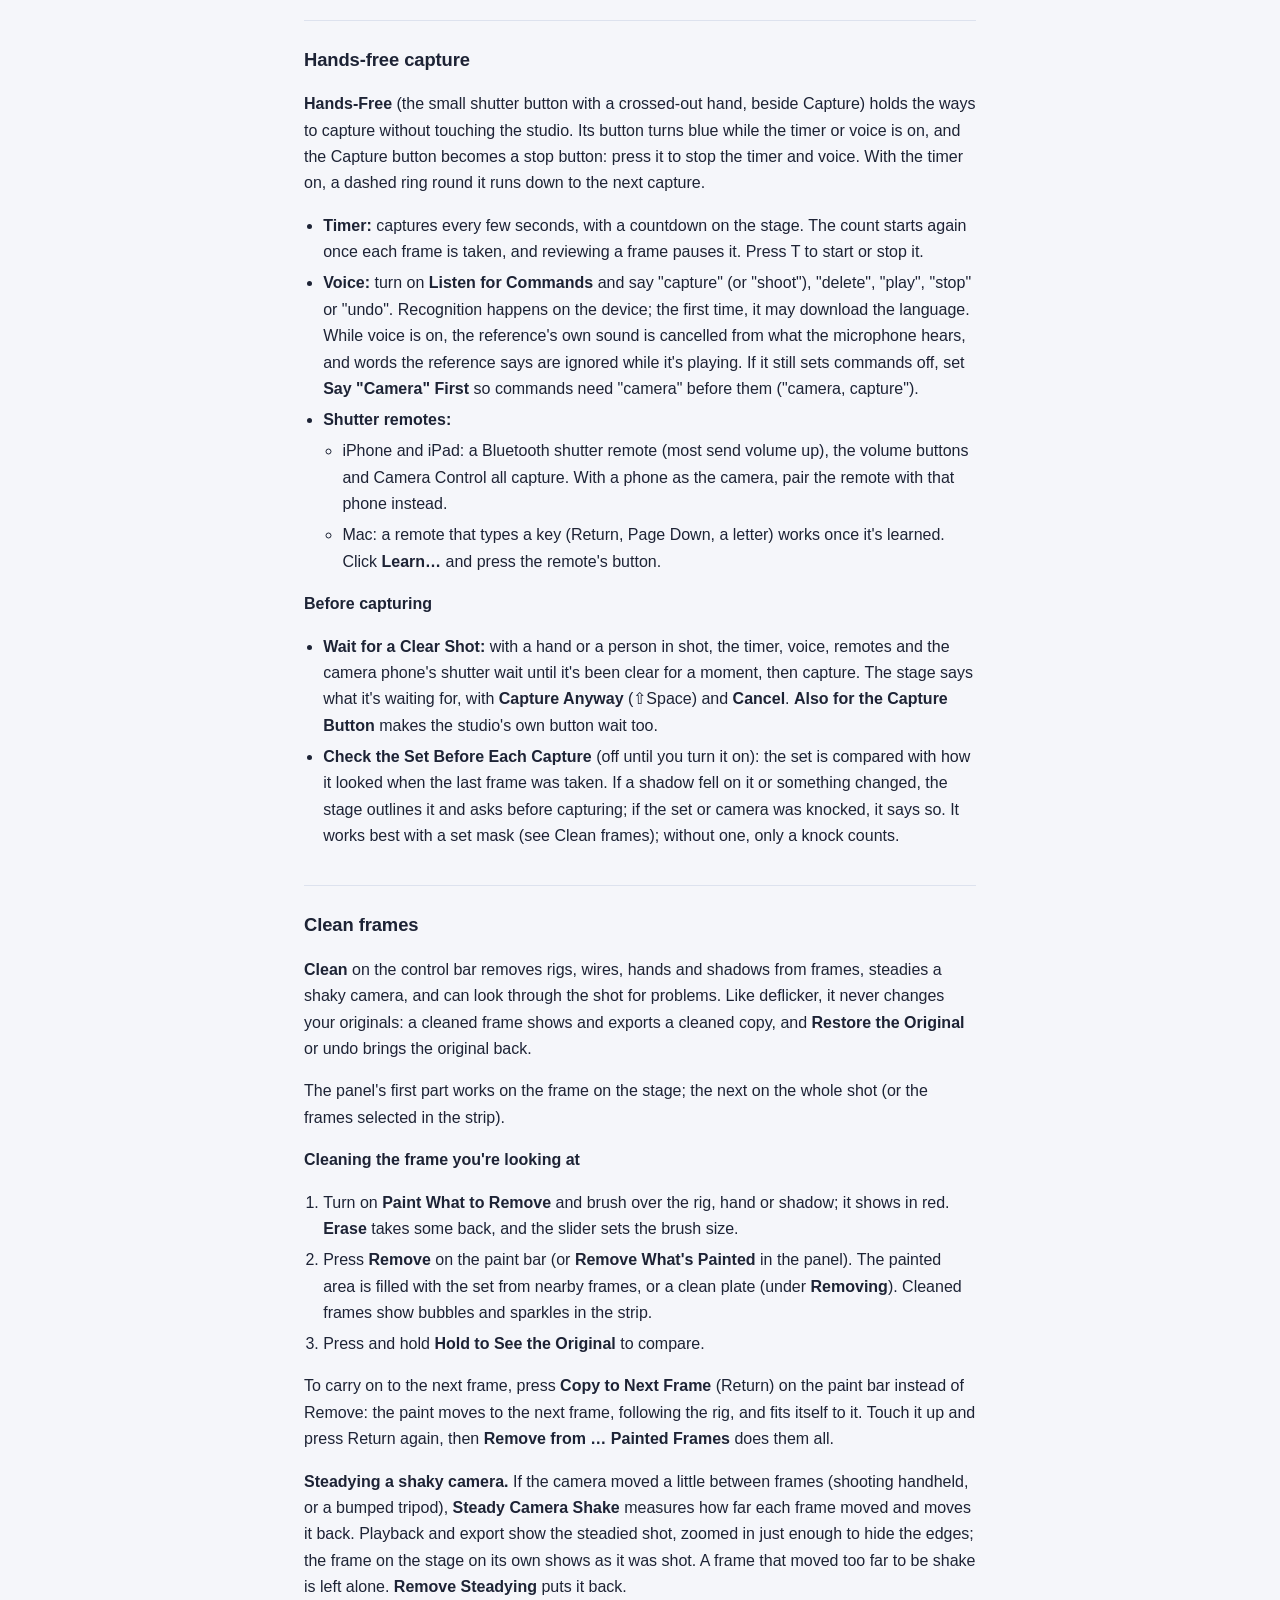
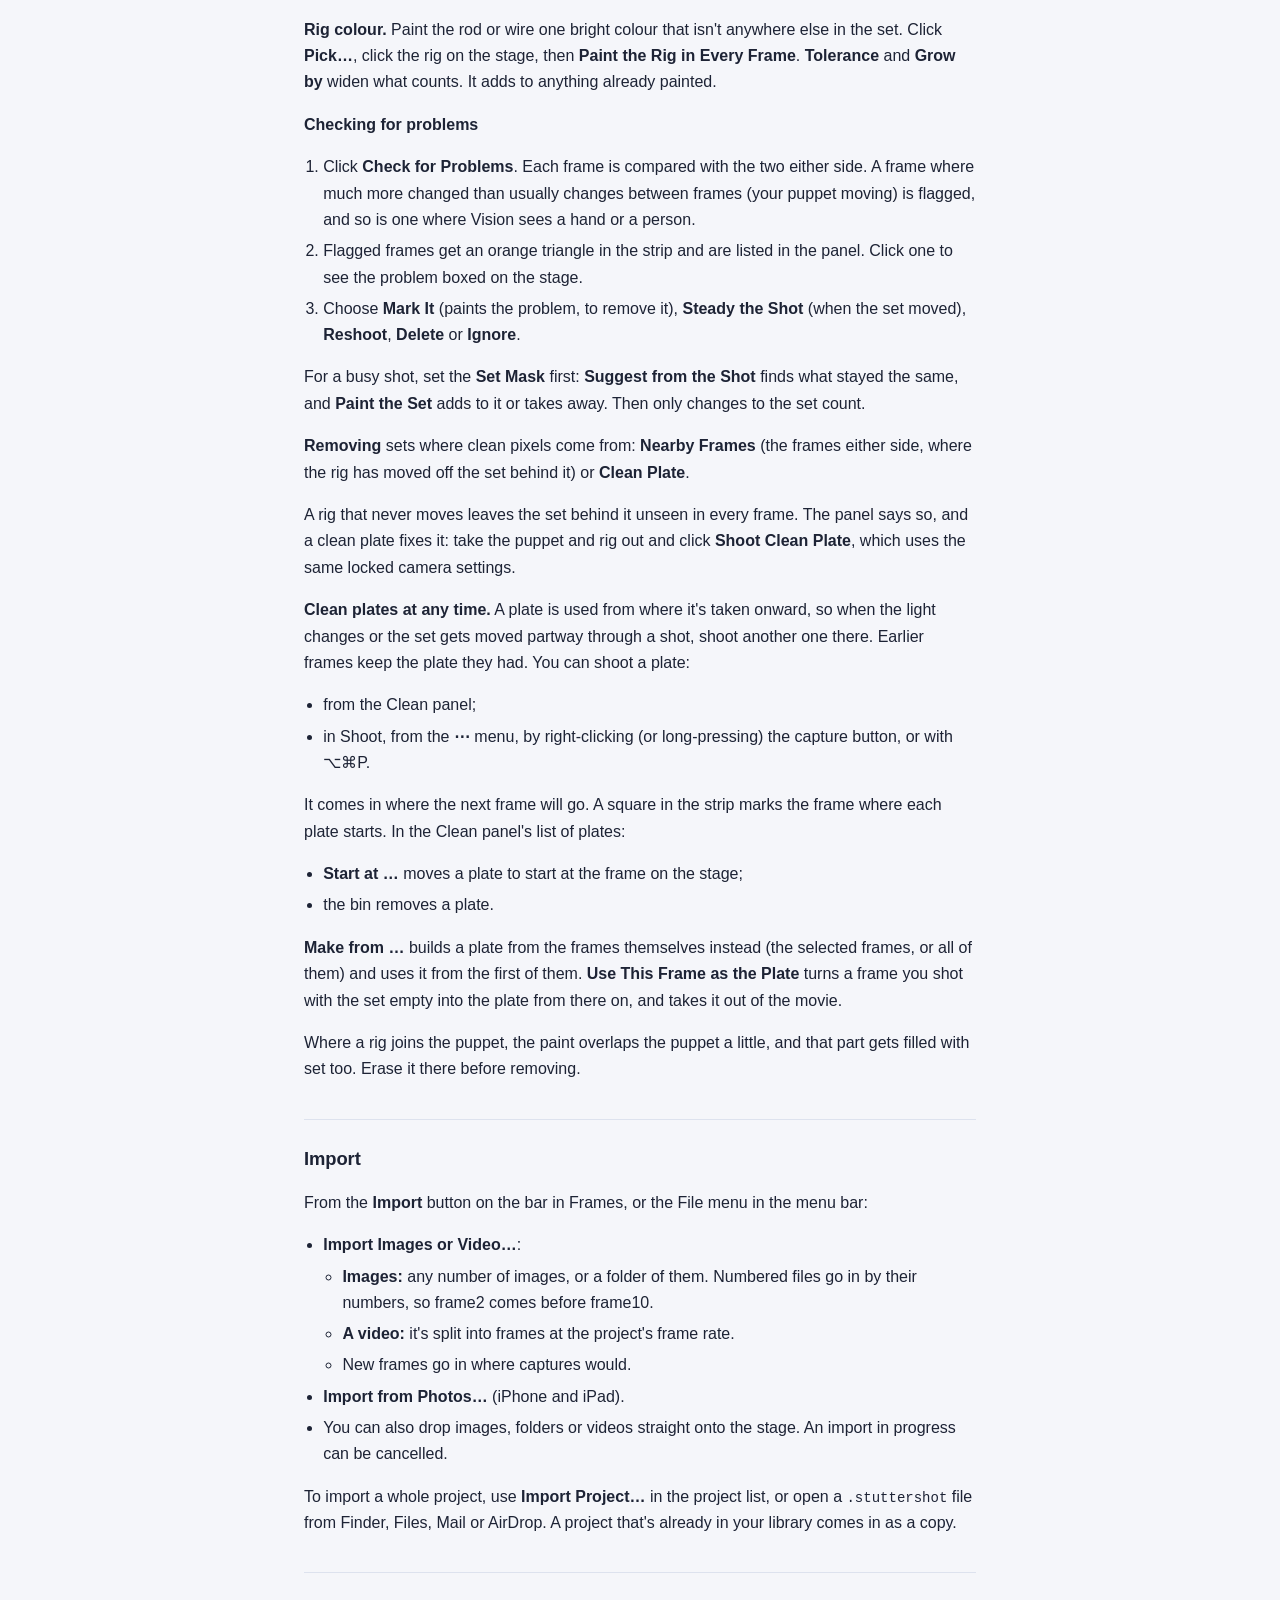
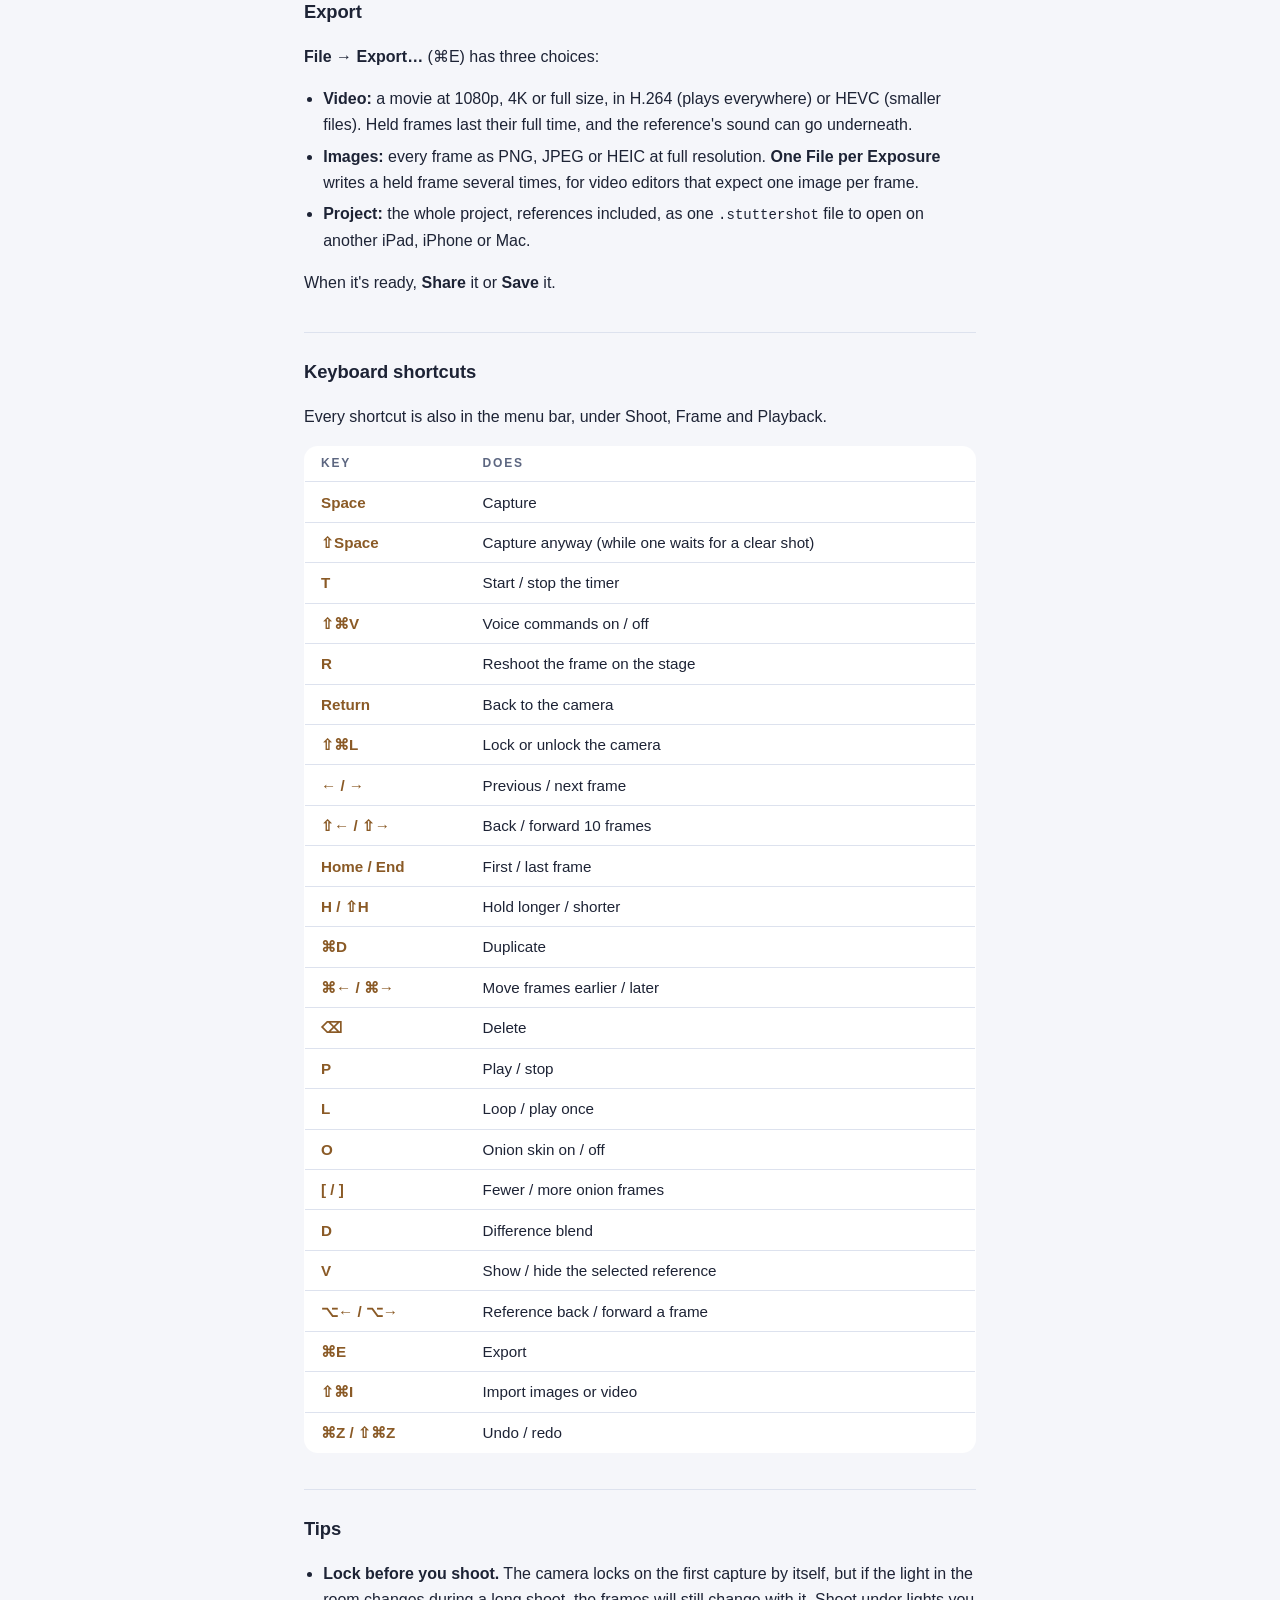
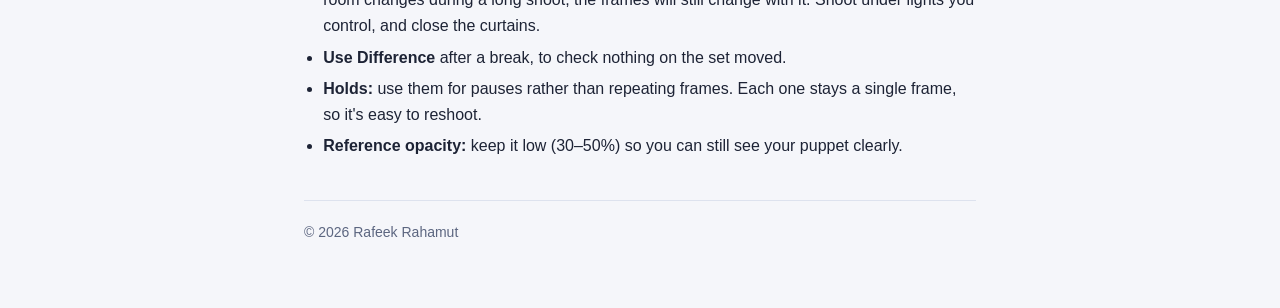
==== commit 008e626b: "Help: Clean icon and Copy to Next Frame" ====
--- a/help.html
+++ b/help.html
@@ -238,10 +238,10 @@
 <p><strong>Cleaning the frame you're looking at</strong></p>
 <ol>
 <li>Turn on <strong>Paint What to Remove</strong> and brush over the rig, hand or shadow; it shows in red. <strong>Erase</strong> takes some back, and the slider sets the brush size.</li>
-<li>Press <strong>Remove</strong> on the paint bar (or <strong>Remove What's Painted</strong> in the panel). The painted area is filled with the set from nearby frames, or a clean plate (under <strong>Removing</strong>). Cleaned frames show a crossed-out hand in the strip.</li>
+<li>Press <strong>Remove</strong> on the paint bar (or <strong>Remove What's Painted</strong> in the panel). The painted area is filled with the set from nearby frames, or a clean plate (under <strong>Removing</strong>). Cleaned frames show bubbles and sparkles in the strip.</li>
 <li>Press and hold <strong>Hold to See the Original</strong> to compare.</li>
 </ol>
-<p>To carry on to the next frame, press <strong>Next Frame</strong> (Return) on the paint bar instead of Remove: the paint moves to the next frame, following the rig, and fits itself to it. Touch it up and press Return again, then <strong>Remove from … Painted Frames</strong> does them all.</p>
+<p>To carry on to the next frame, press <strong>Copy to Next Frame</strong> (Return) on the paint bar instead of Remove: the paint moves to the next frame, following the rig, and fits itself to it. Touch it up and press Return again, then <strong>Remove from … Painted Frames</strong> does them all.</p>
 <p><strong>Steadying a shaky camera.</strong> If the camera moved a little between frames (shooting handheld, or a bumped tripod), <strong>Steady Camera Shake</strong> measures how far each frame moved and moves it back. Playback and export show the steadied shot, zoomed in just enough to hide the edges; the frame on the stage on its own shows as it was shot. A frame that moved too far to be shake is left alone. <strong>Remove Steadying</strong> puts it back.</p>
 <p><strong>Rig colour.</strong> Paint the rod or wire one bright colour that isn't anywhere else in the set. Click <strong>Pick…</strong>, click the rig on the stage, then <strong>Paint the Rig in Every Frame</strong>. <strong>Tolerance</strong> and <strong>Grow by</strong> widen what counts. It adds to anything already painted.</p>
 <p><strong>Checking for problems</strong></p>
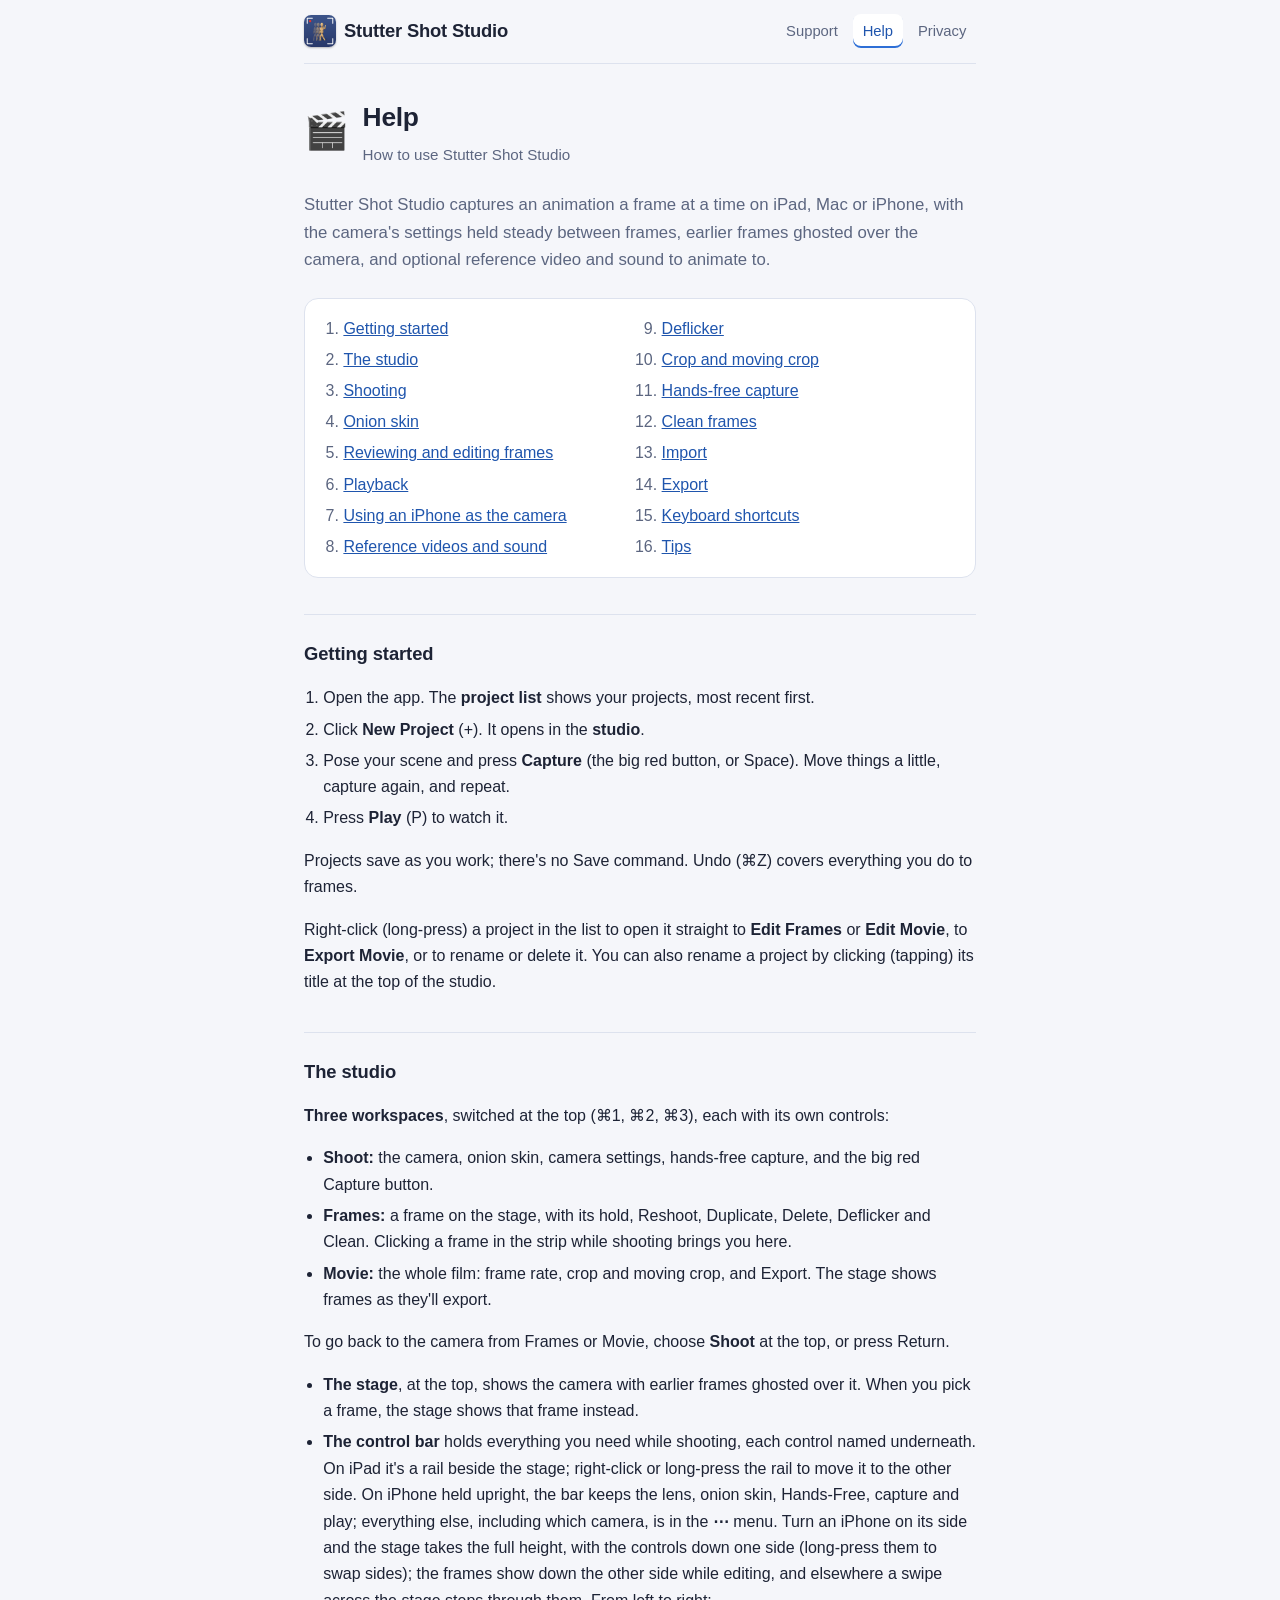
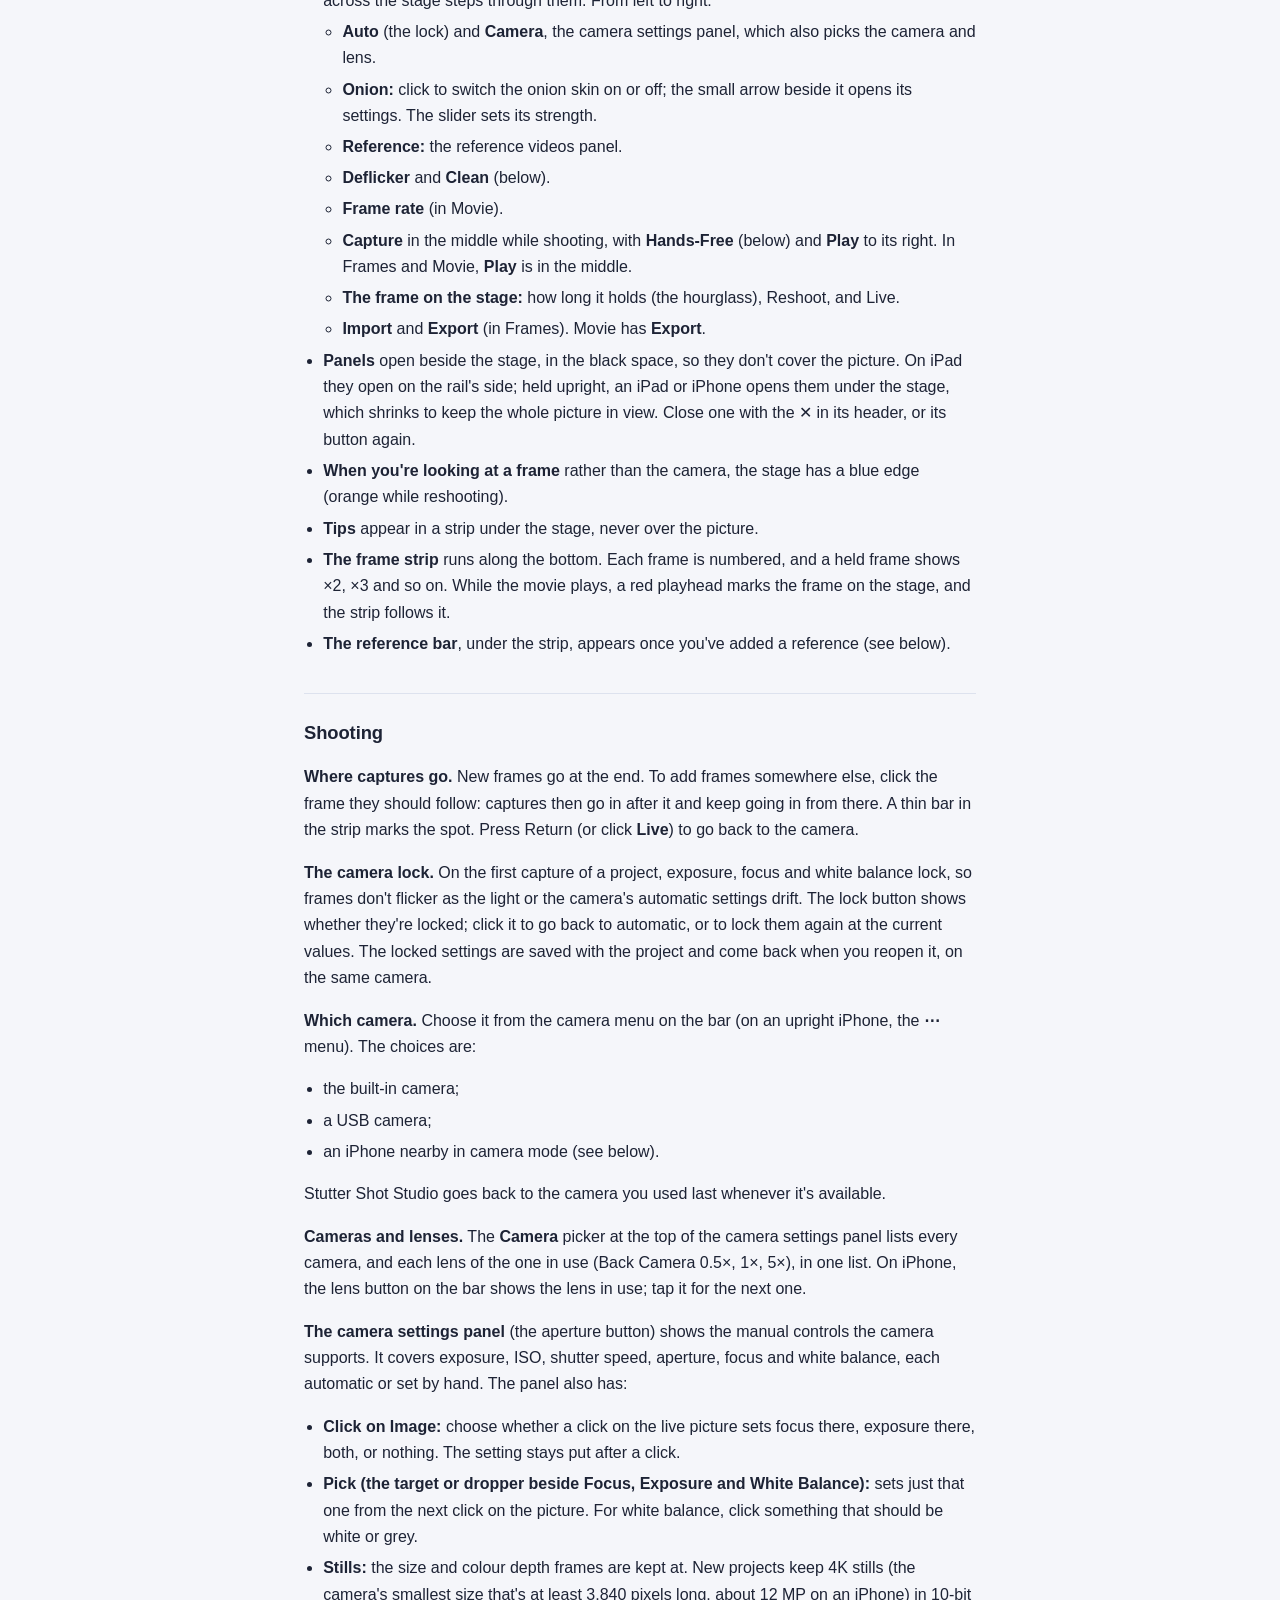
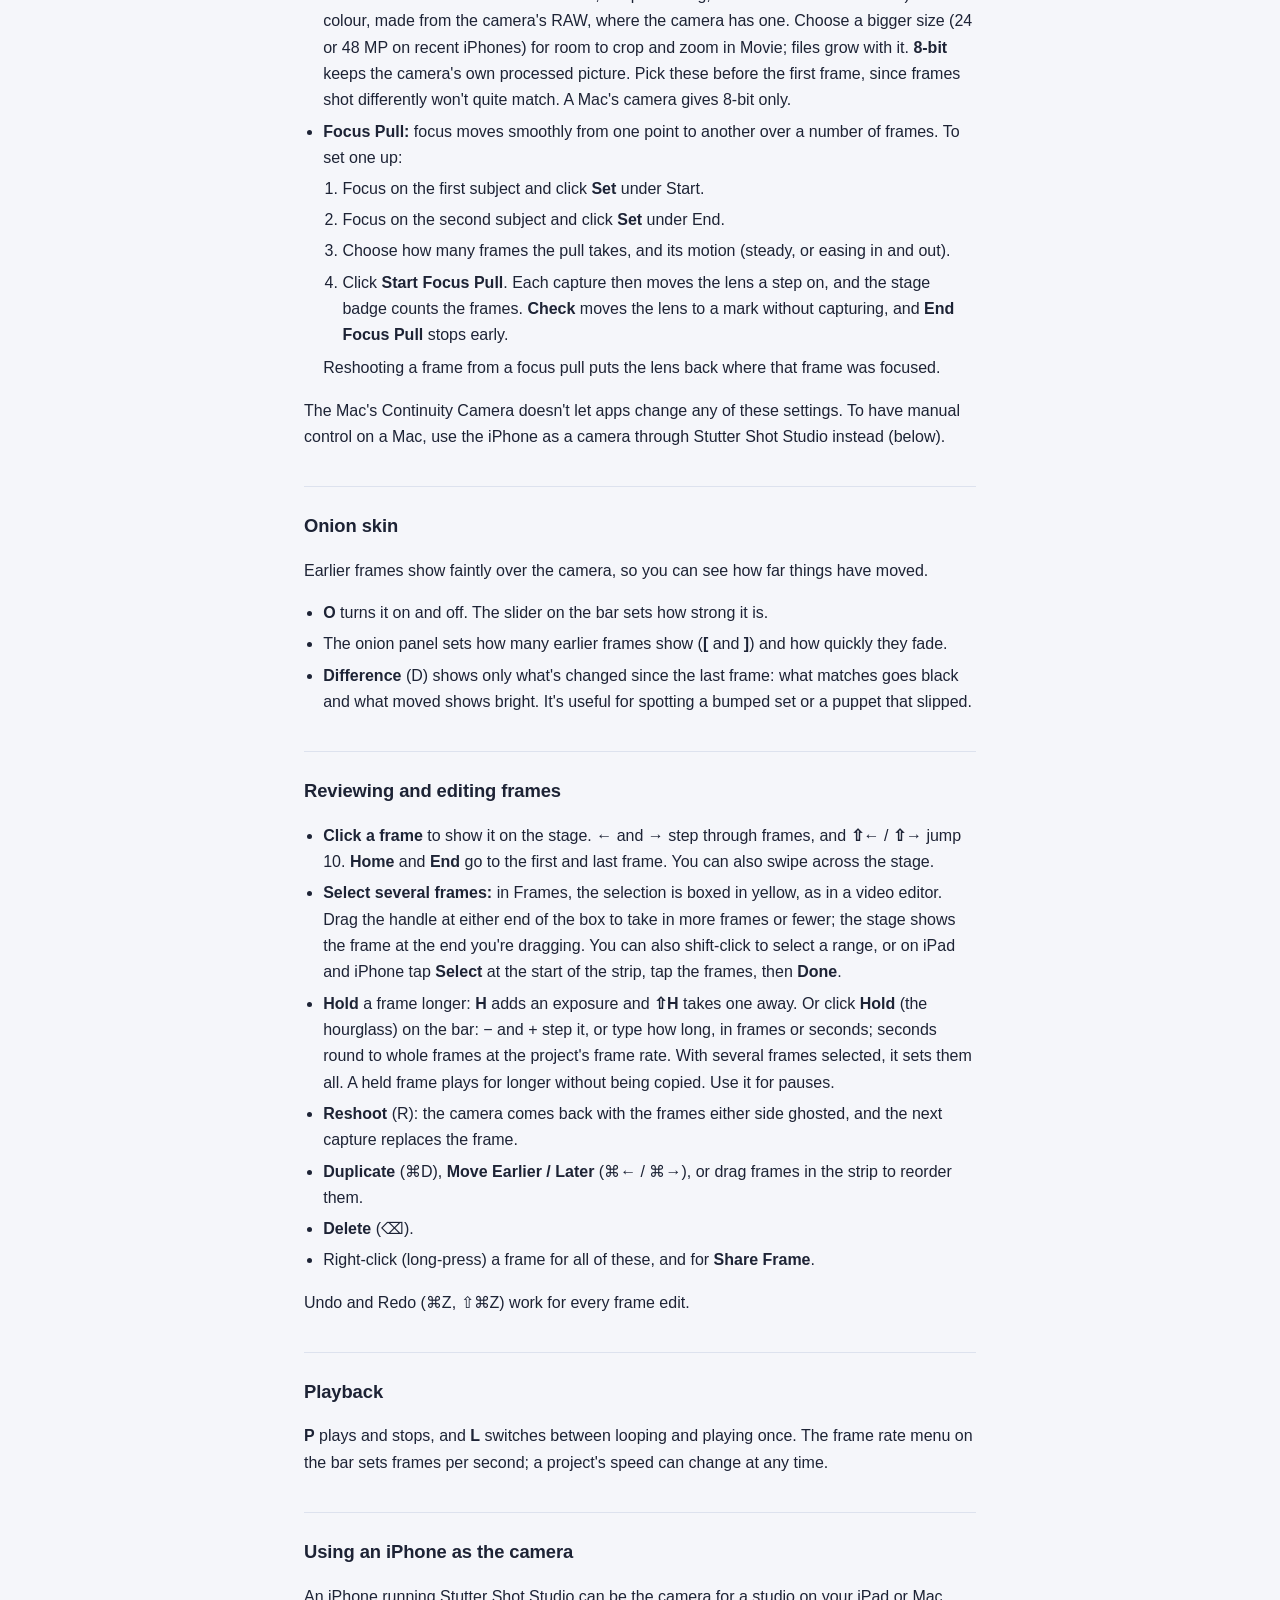
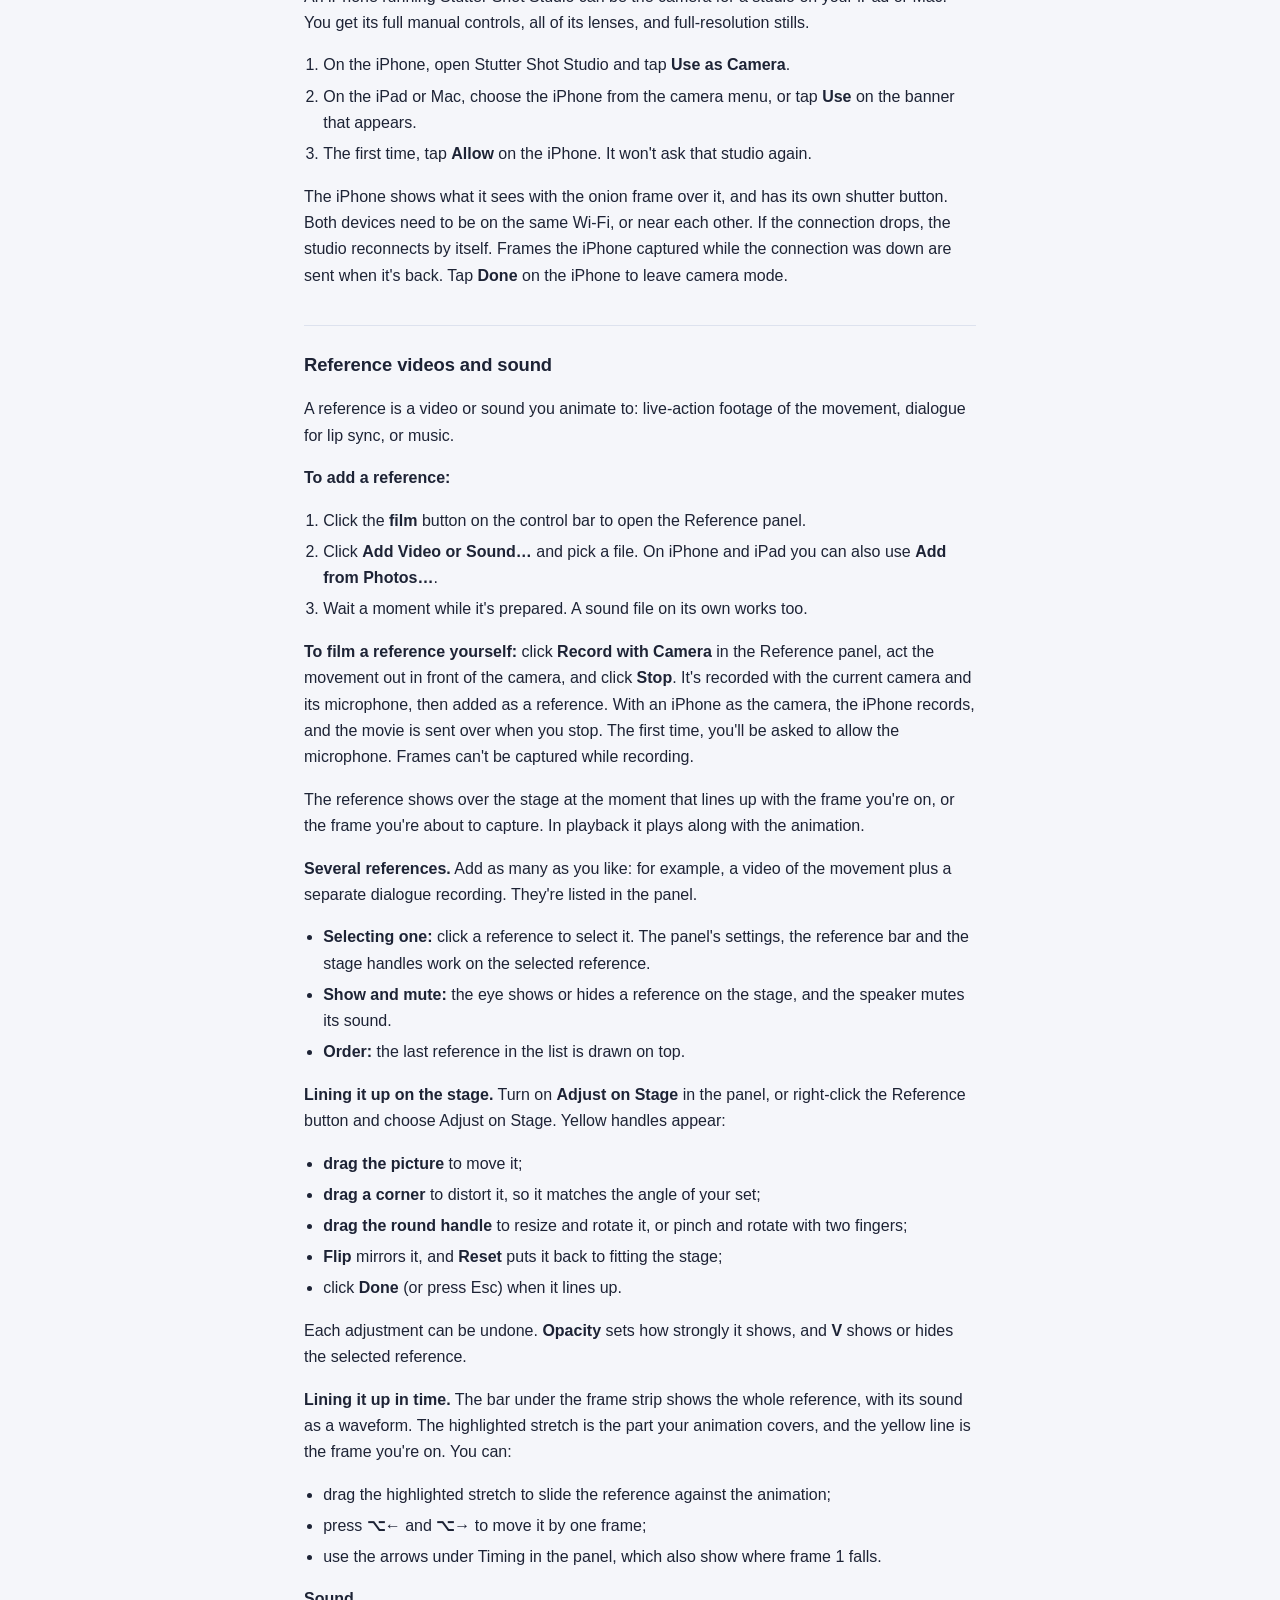
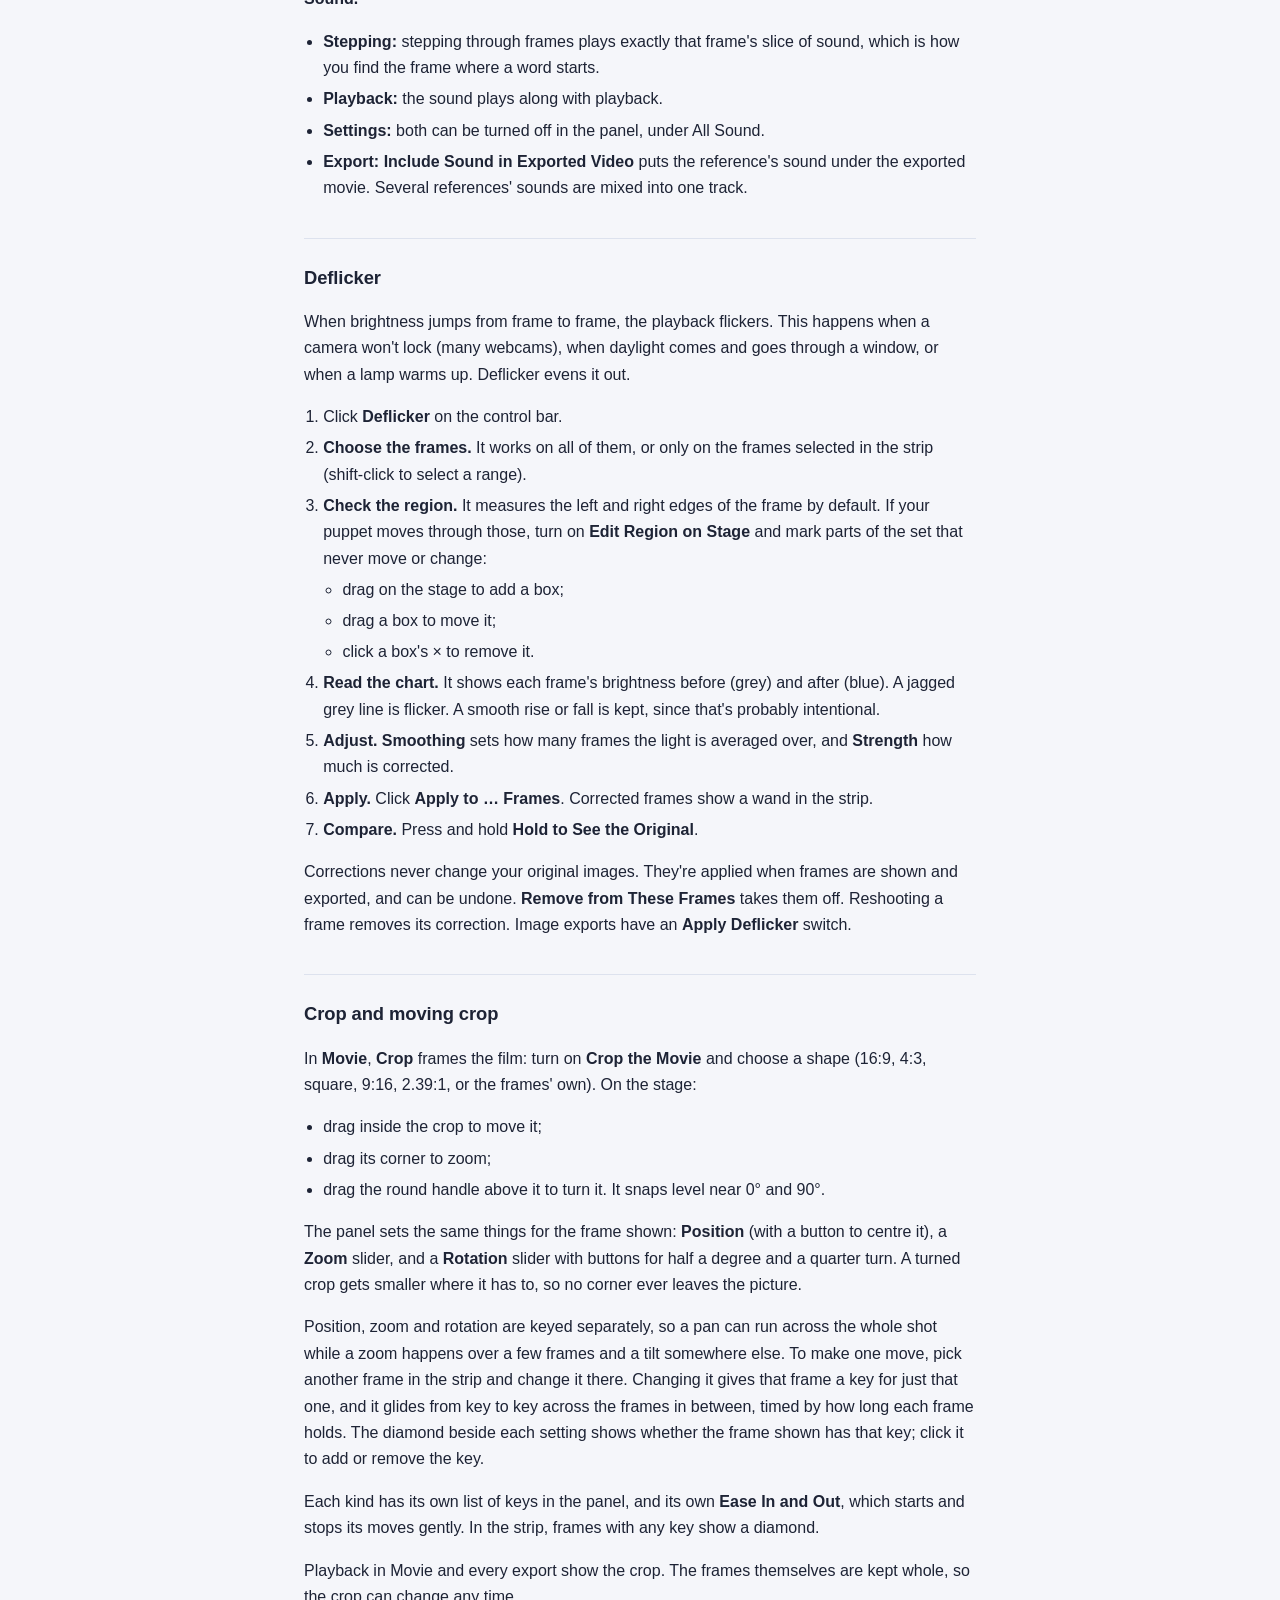
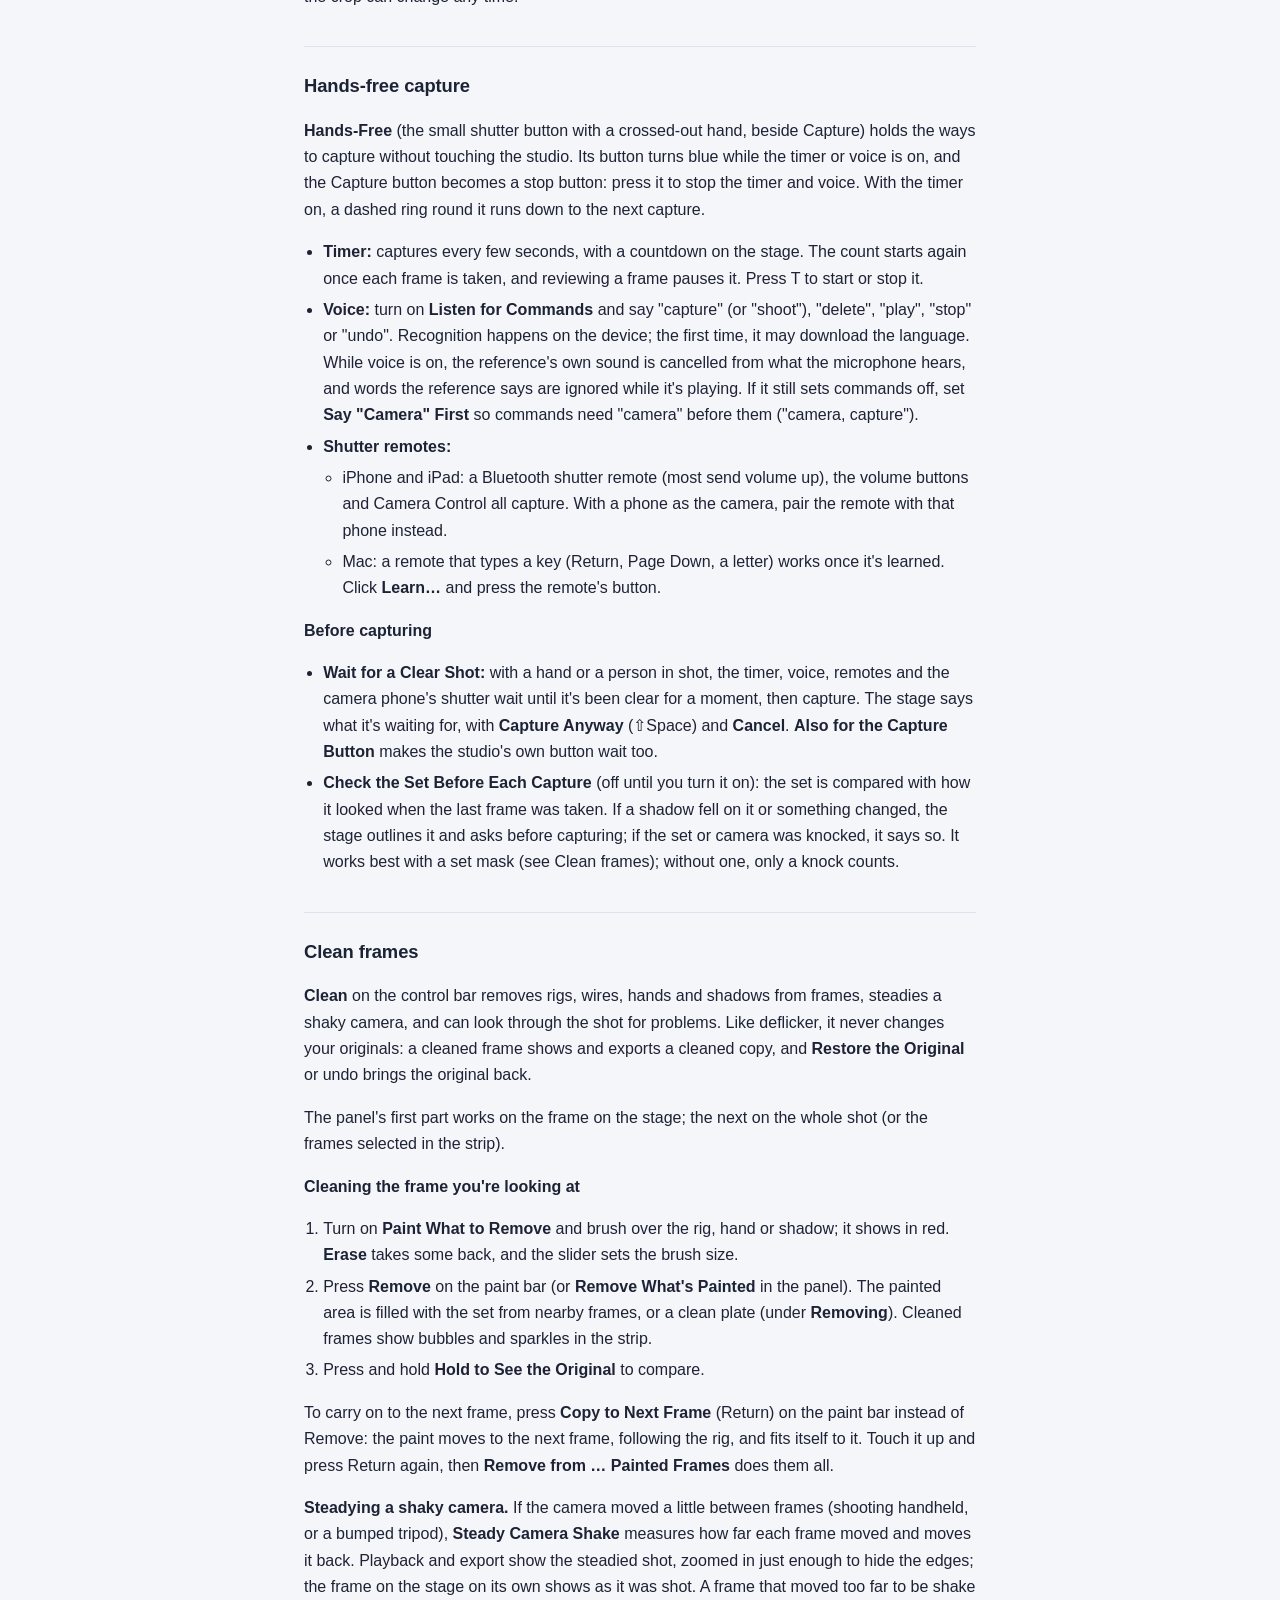
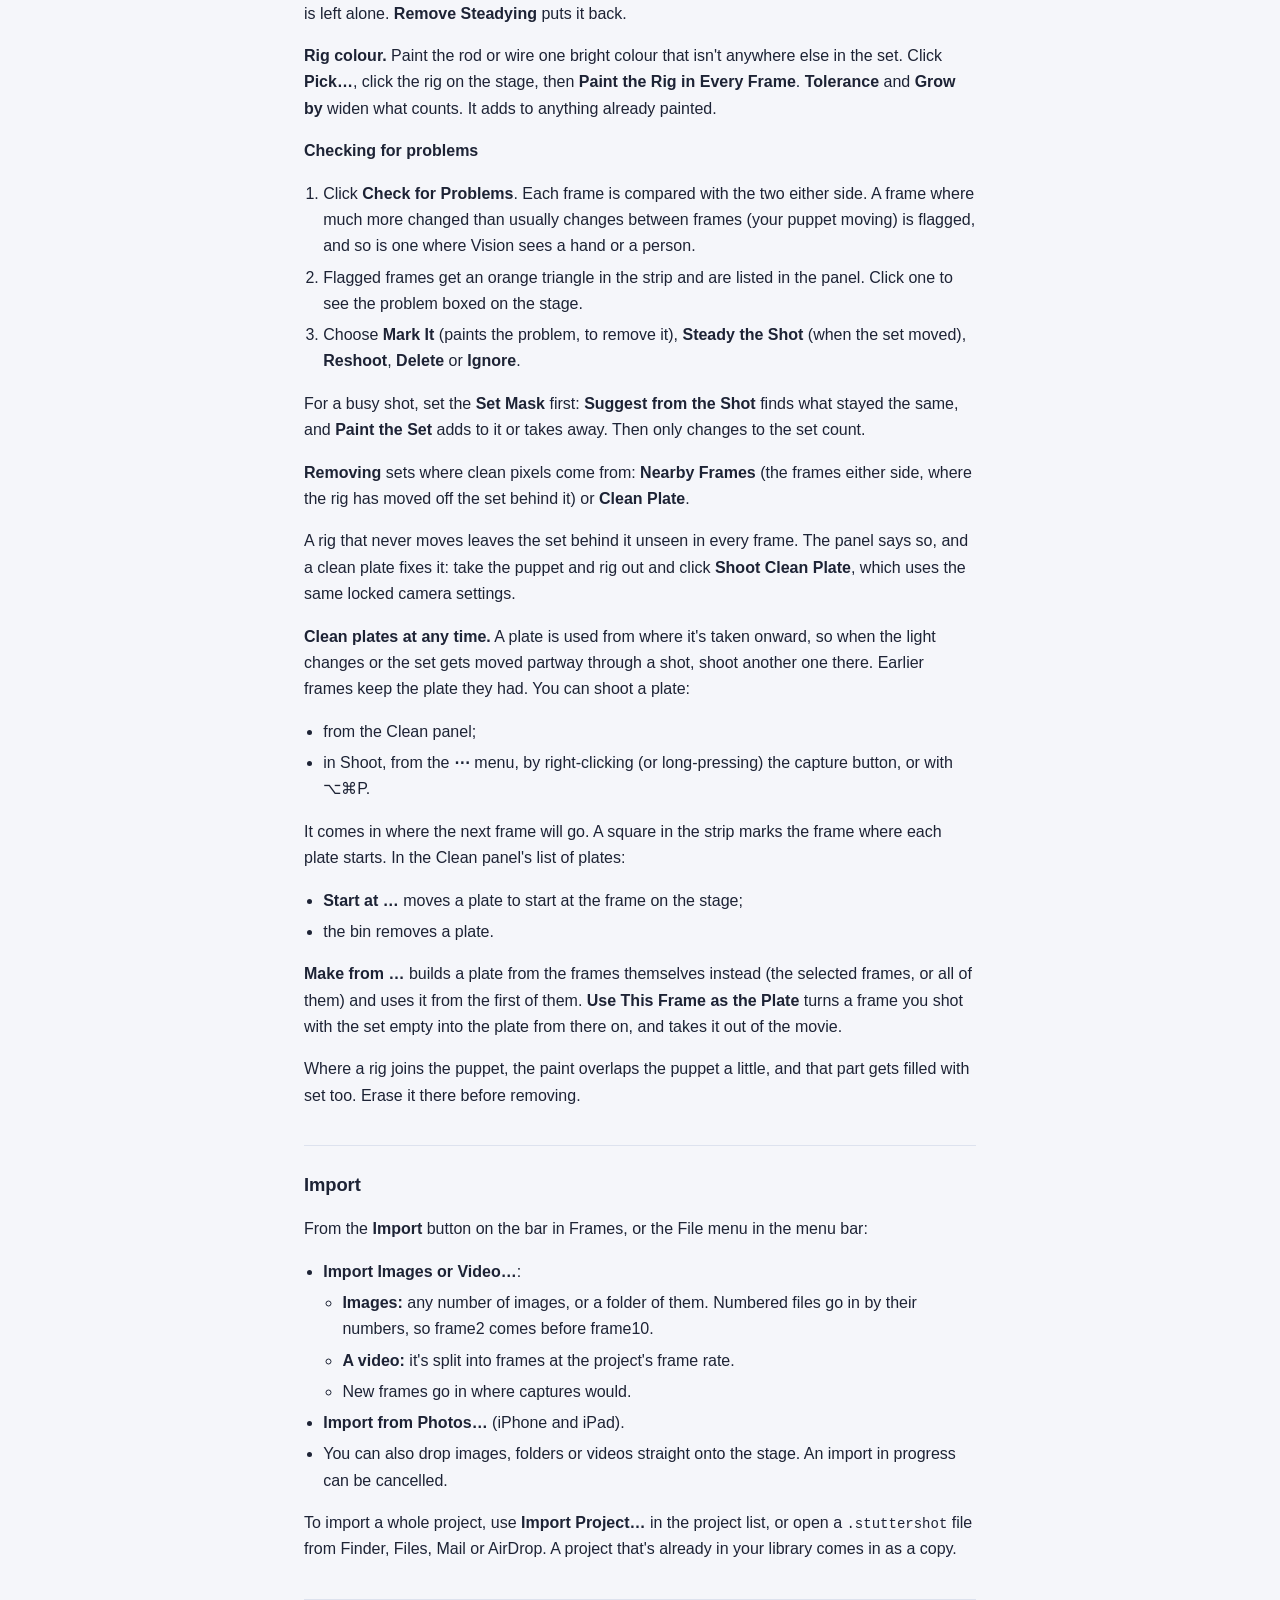
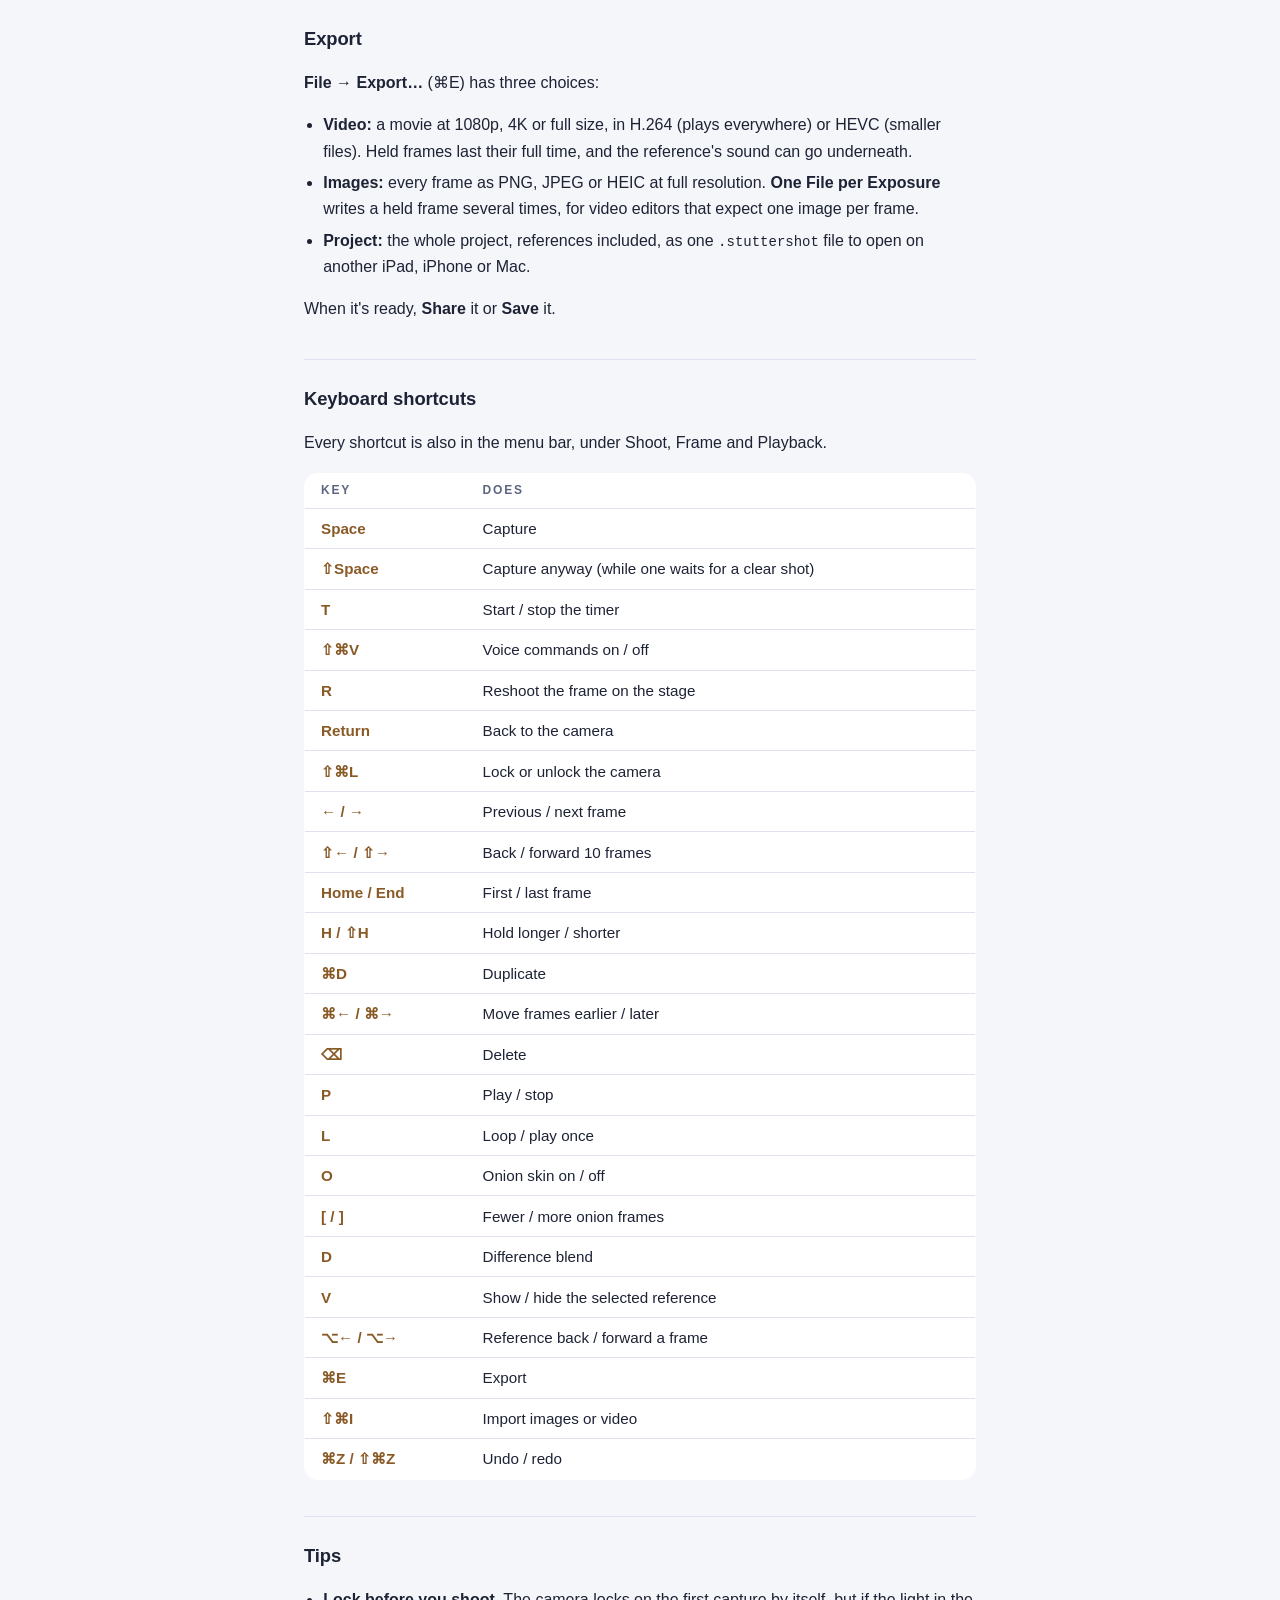
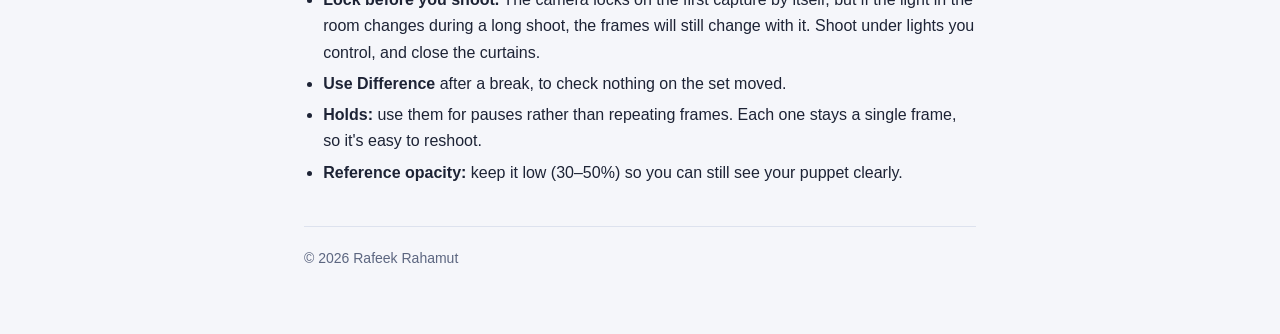
==== commit 94367f62: "Help: project menu" ====
--- a/help.html
+++ b/help.html
@@ -61,7 +61,7 @@
 <li>Press <strong>Play</strong> (P) to watch it.</li>
 </ol>
 <p>Projects save as you work; there's no Save command. Undo (⌘Z) covers everything you do to frames.</p>
-<p>To rename a project, click (tap) its title at the top of the studio, or right-click (long-press) it in the list. Delete it from the same menu.</p>
+<p>Right-click (long-press) a project in the list to open it straight to <strong>Edit Frames</strong> or <strong>Edit Movie</strong>, to <strong>Export Movie</strong>, or to rename or delete it. You can also rename a project by clicking (tapping) its title at the top of the studio.</p>
 
 <h2 id="the-studio">The studio</h2>
 <p><strong>Three workspaces</strong>, switched at the top (⌘1, ⌘2, ⌘3), each with its own controls:</p>
@@ -164,7 +164,7 @@
 <li><strong>Show and mute:</strong> the eye shows or hides a reference on the stage, and the speaker mutes its sound.</li>
 <li><strong>Order:</strong> the last reference in the list is drawn on top.</li>
 </ul>
-<p><strong>Lining it up on the stage.</strong> Turn on <strong>Adjust on Stage</strong> in the panel, or right-click the film button and choose Adjust on Stage. Yellow handles appear:</p>
+<p><strong>Lining it up on the stage.</strong> Turn on <strong>Adjust on Stage</strong> in the panel, or right-click the Reference button and choose Adjust on Stage. Yellow handles appear:</p>
 <ul>
 <li><strong>drag the picture</strong> to move it;</li>
 <li><strong>drag a corner</strong> to distort it, so it matches the angle of your set;</li>
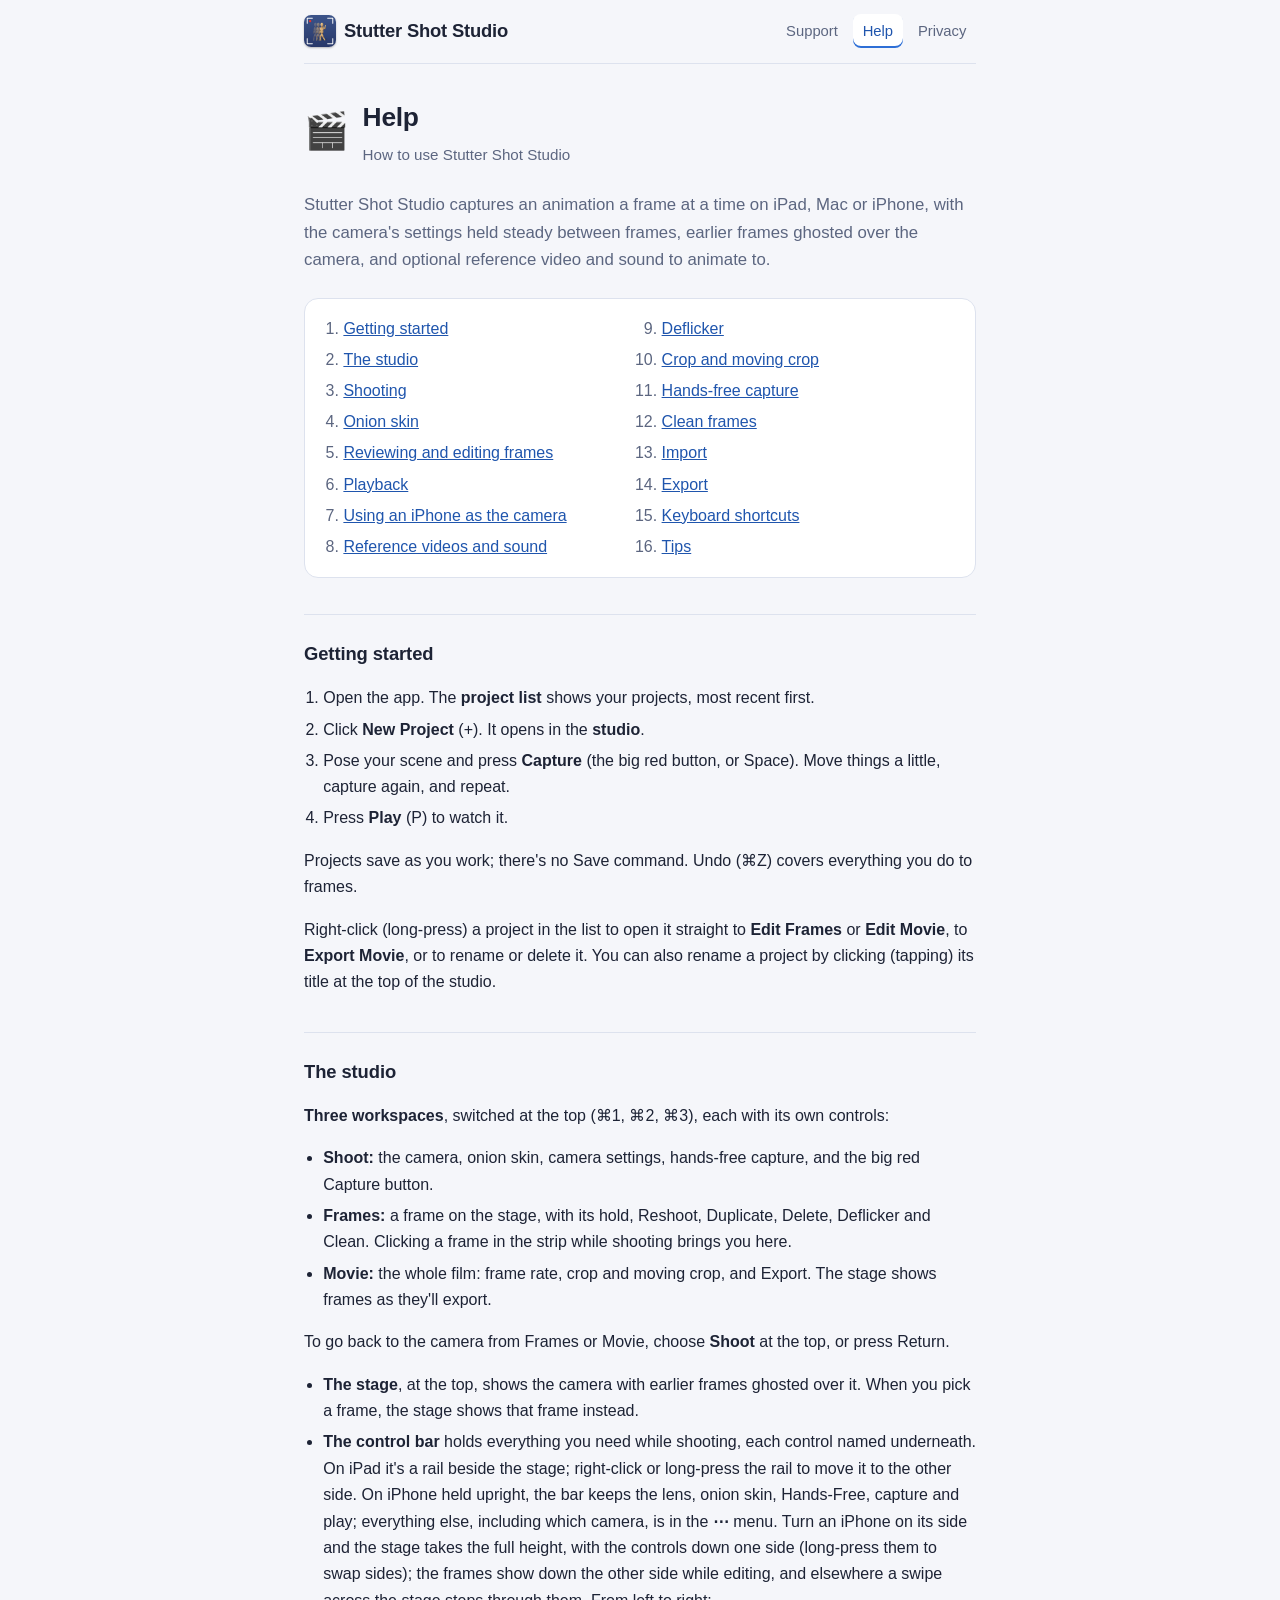
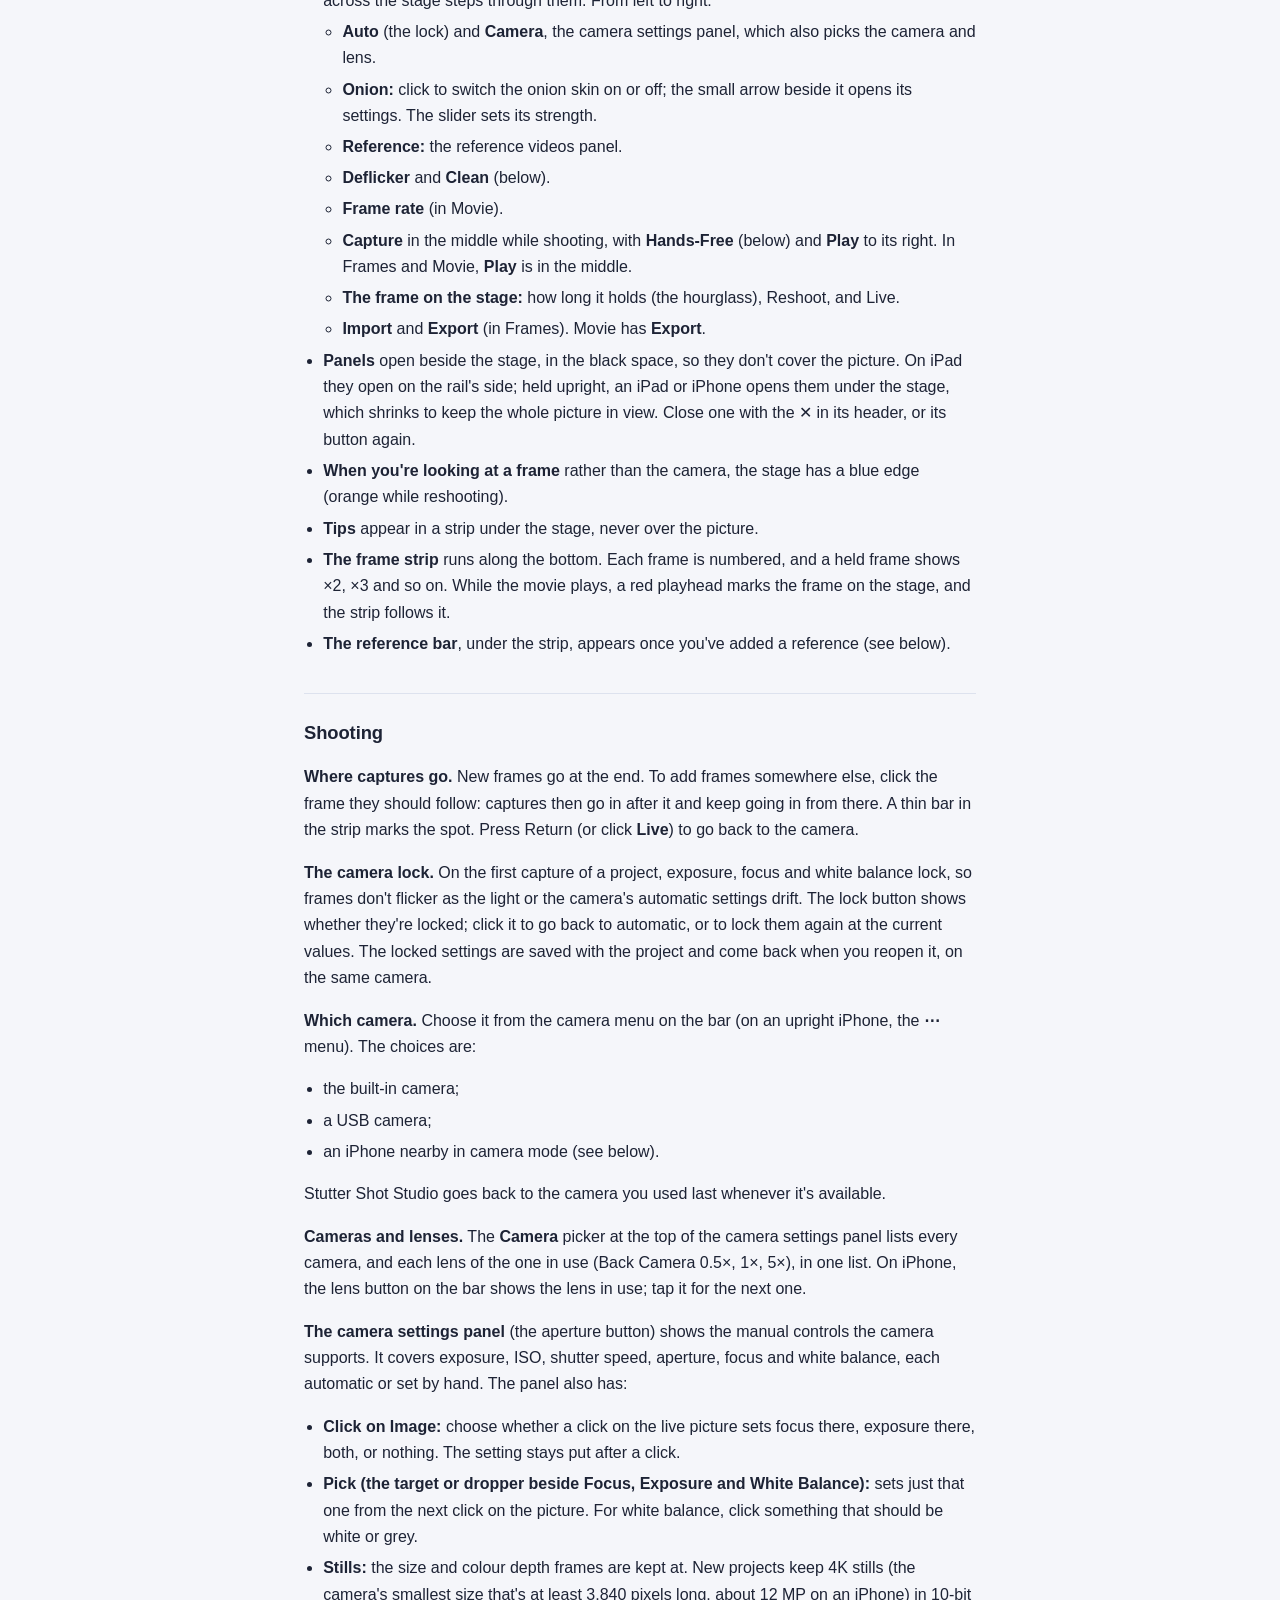
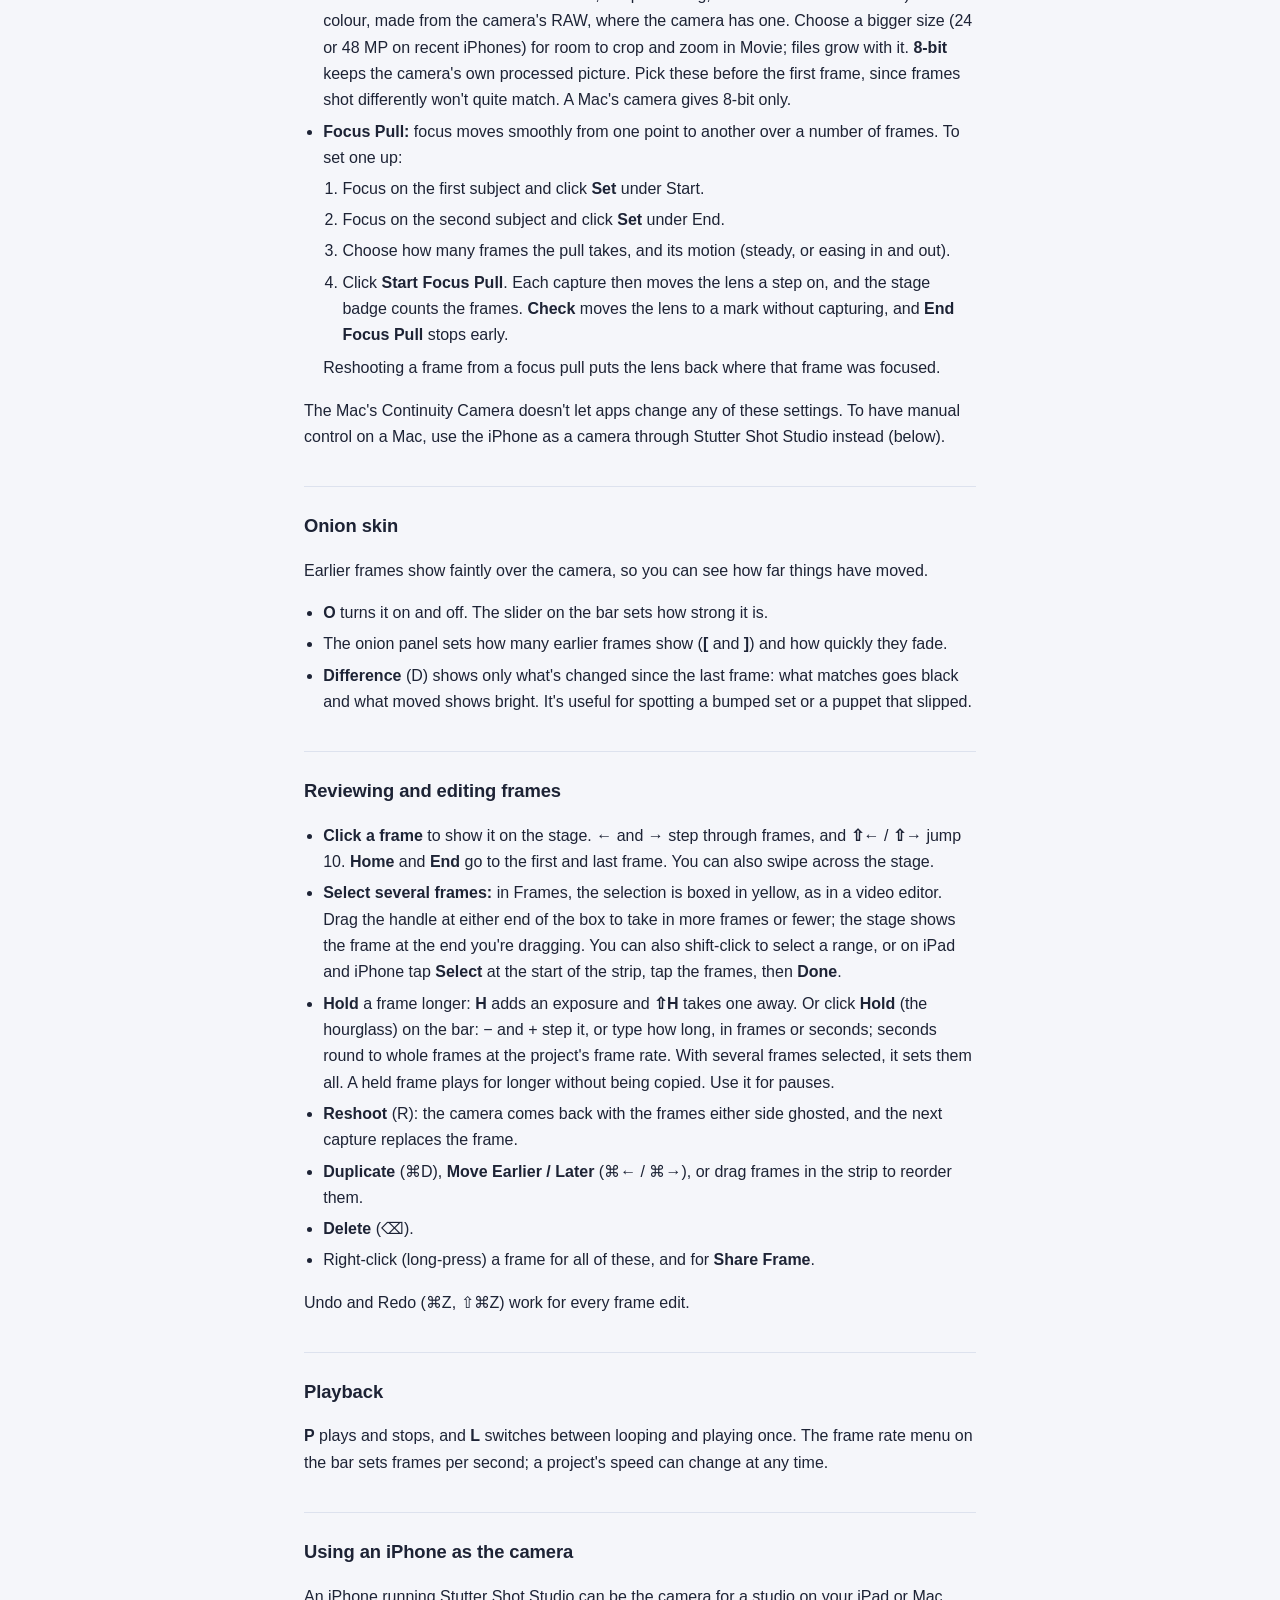
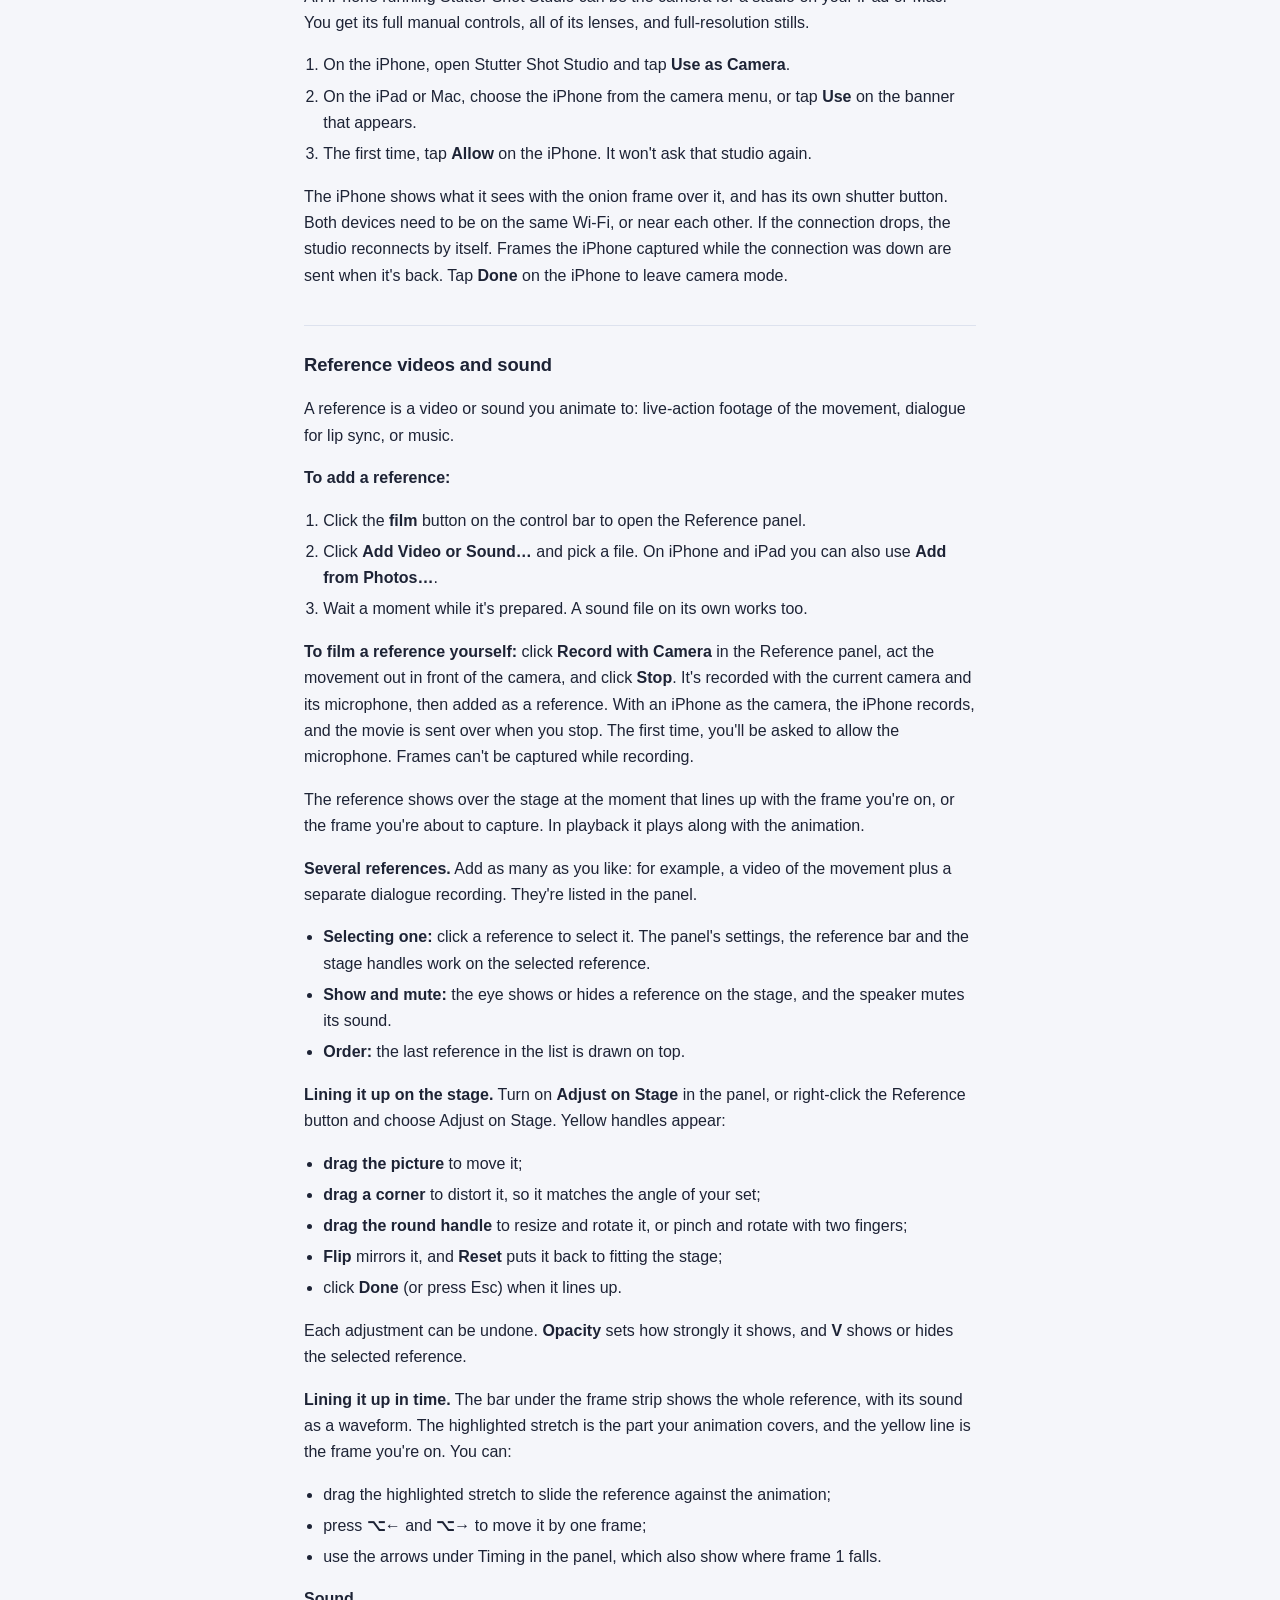
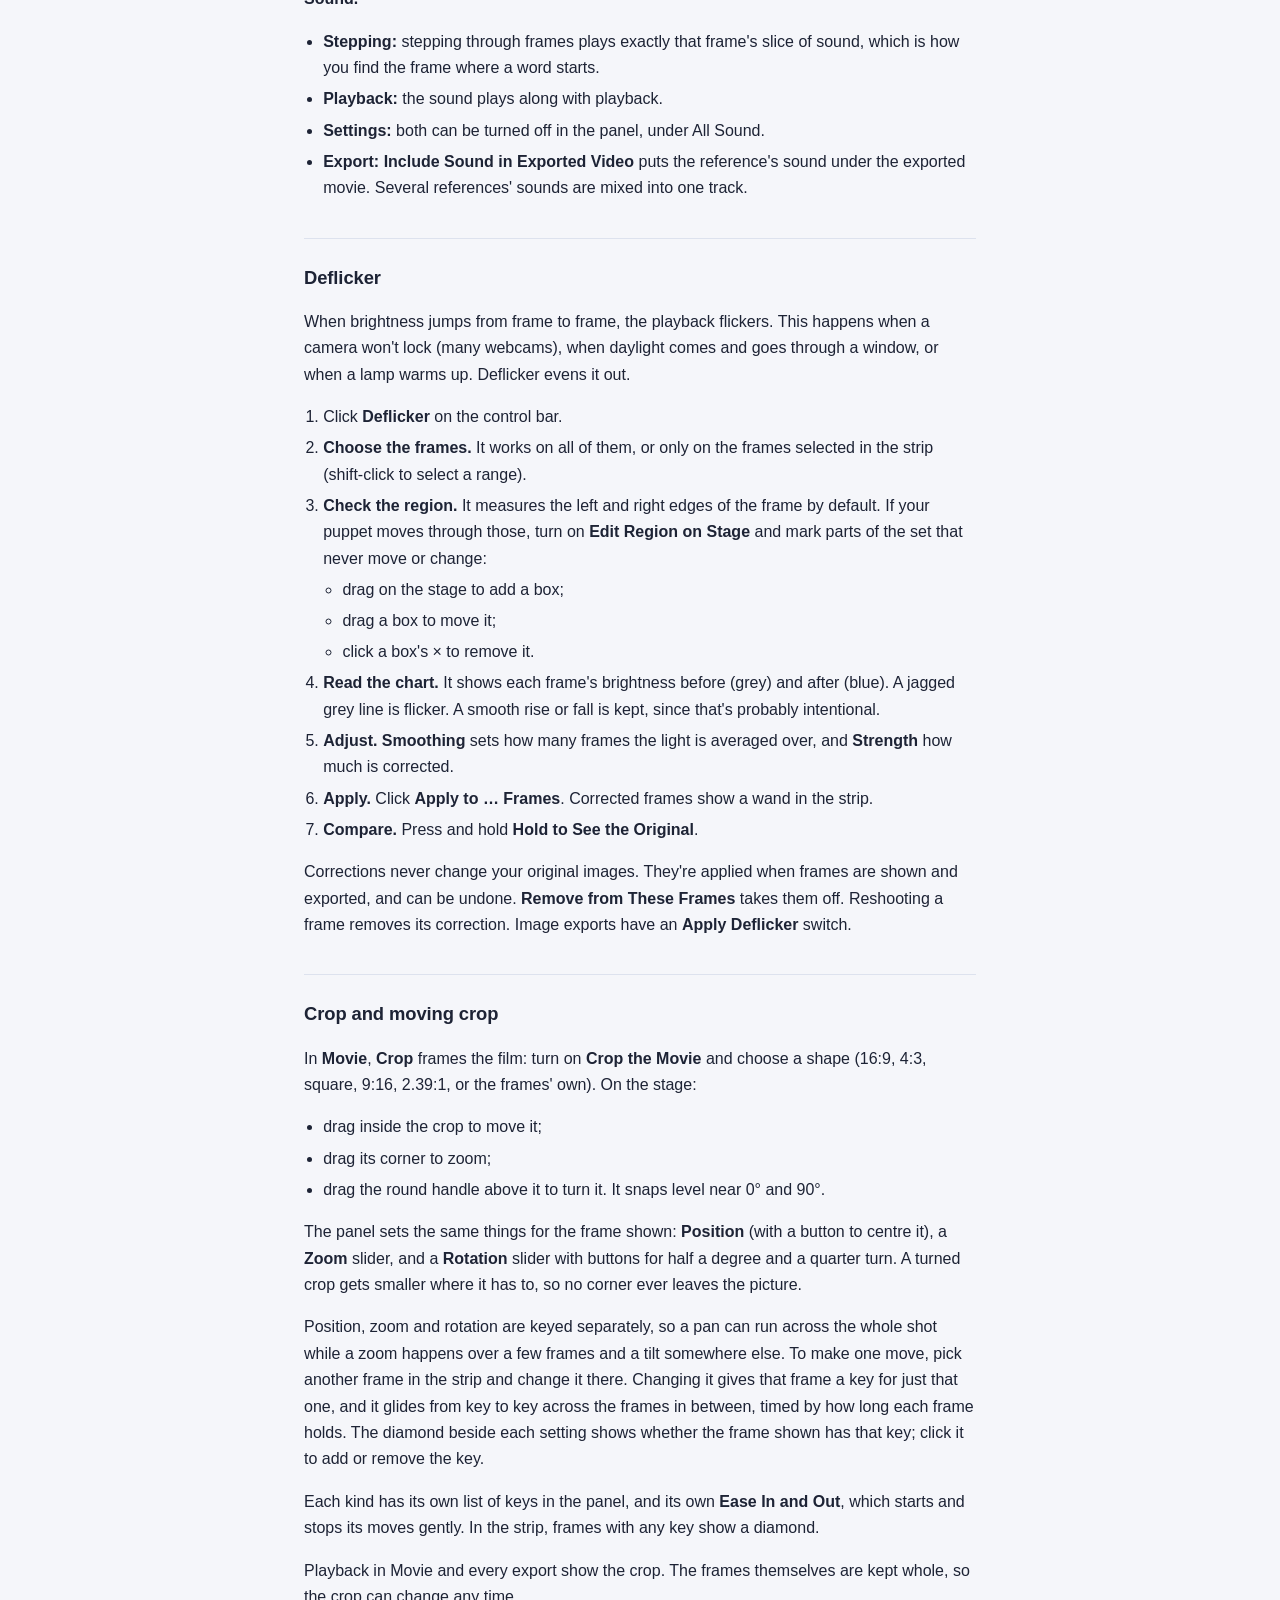
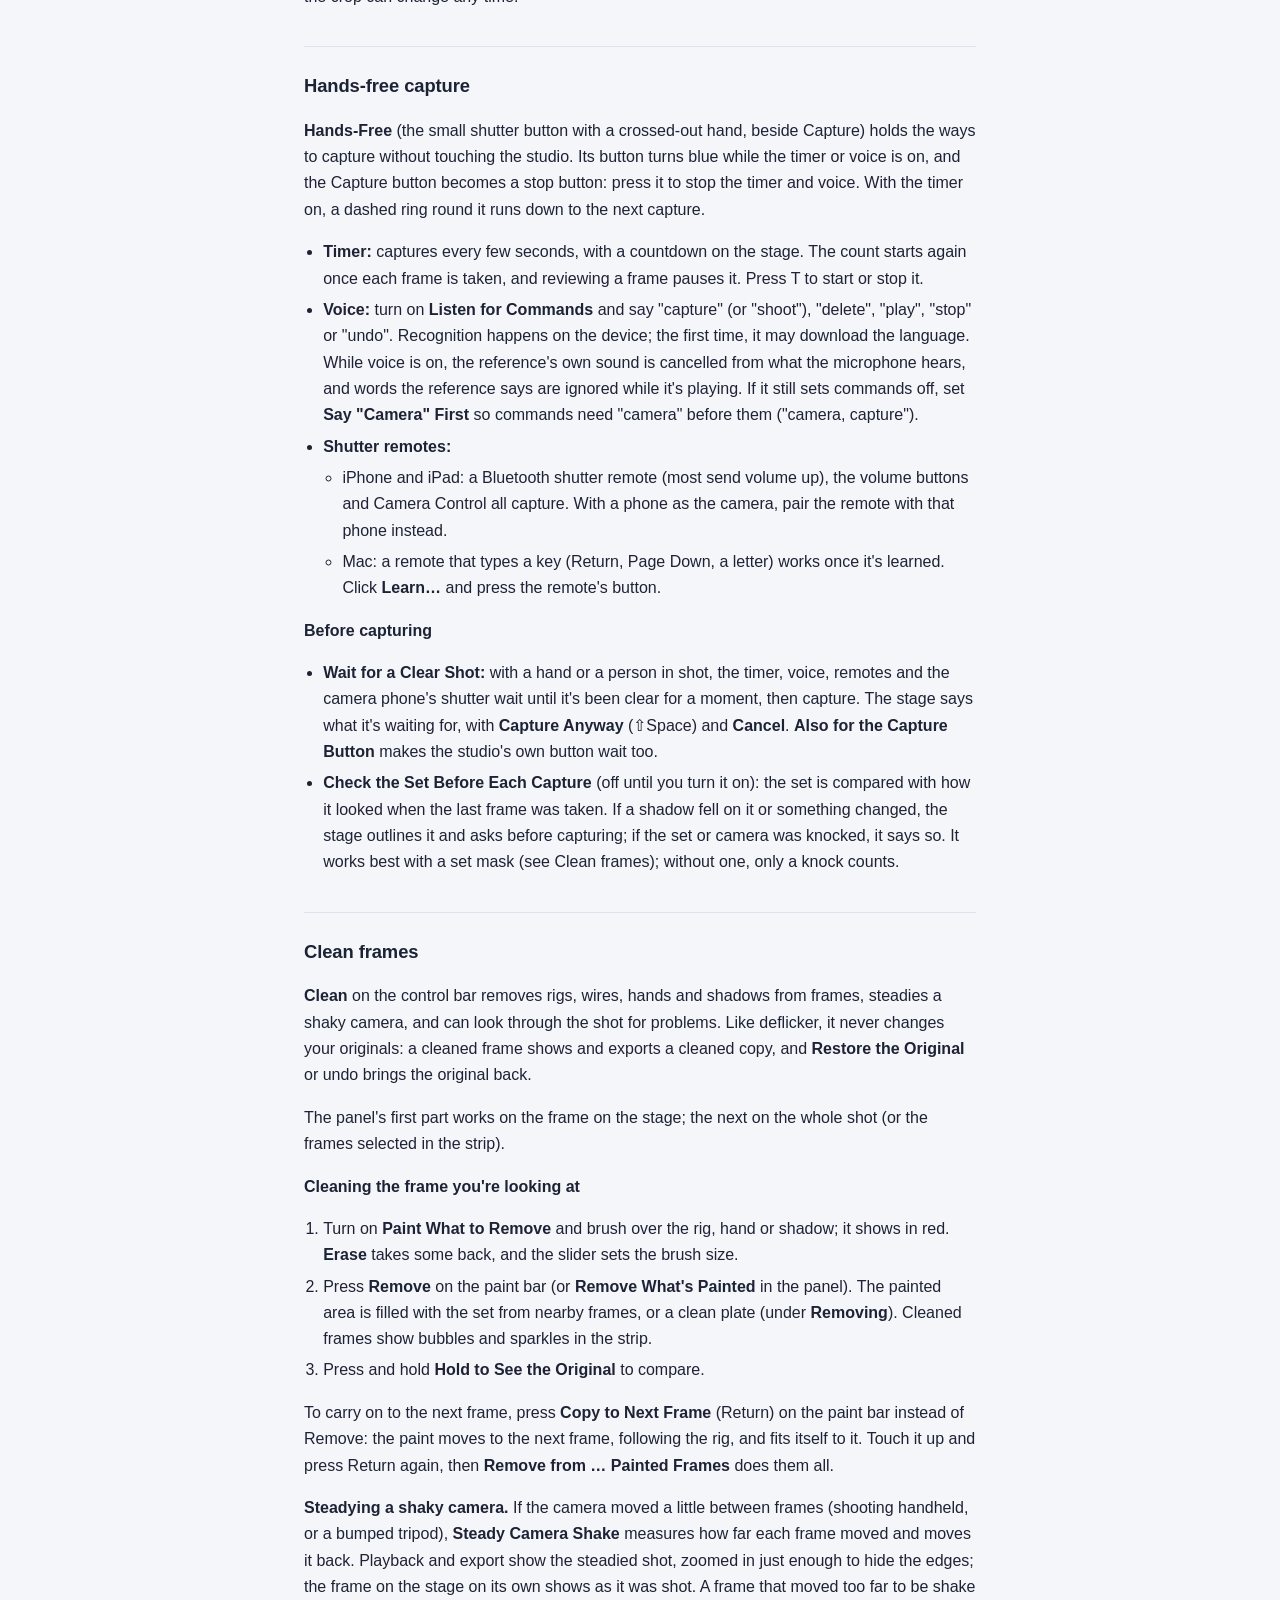
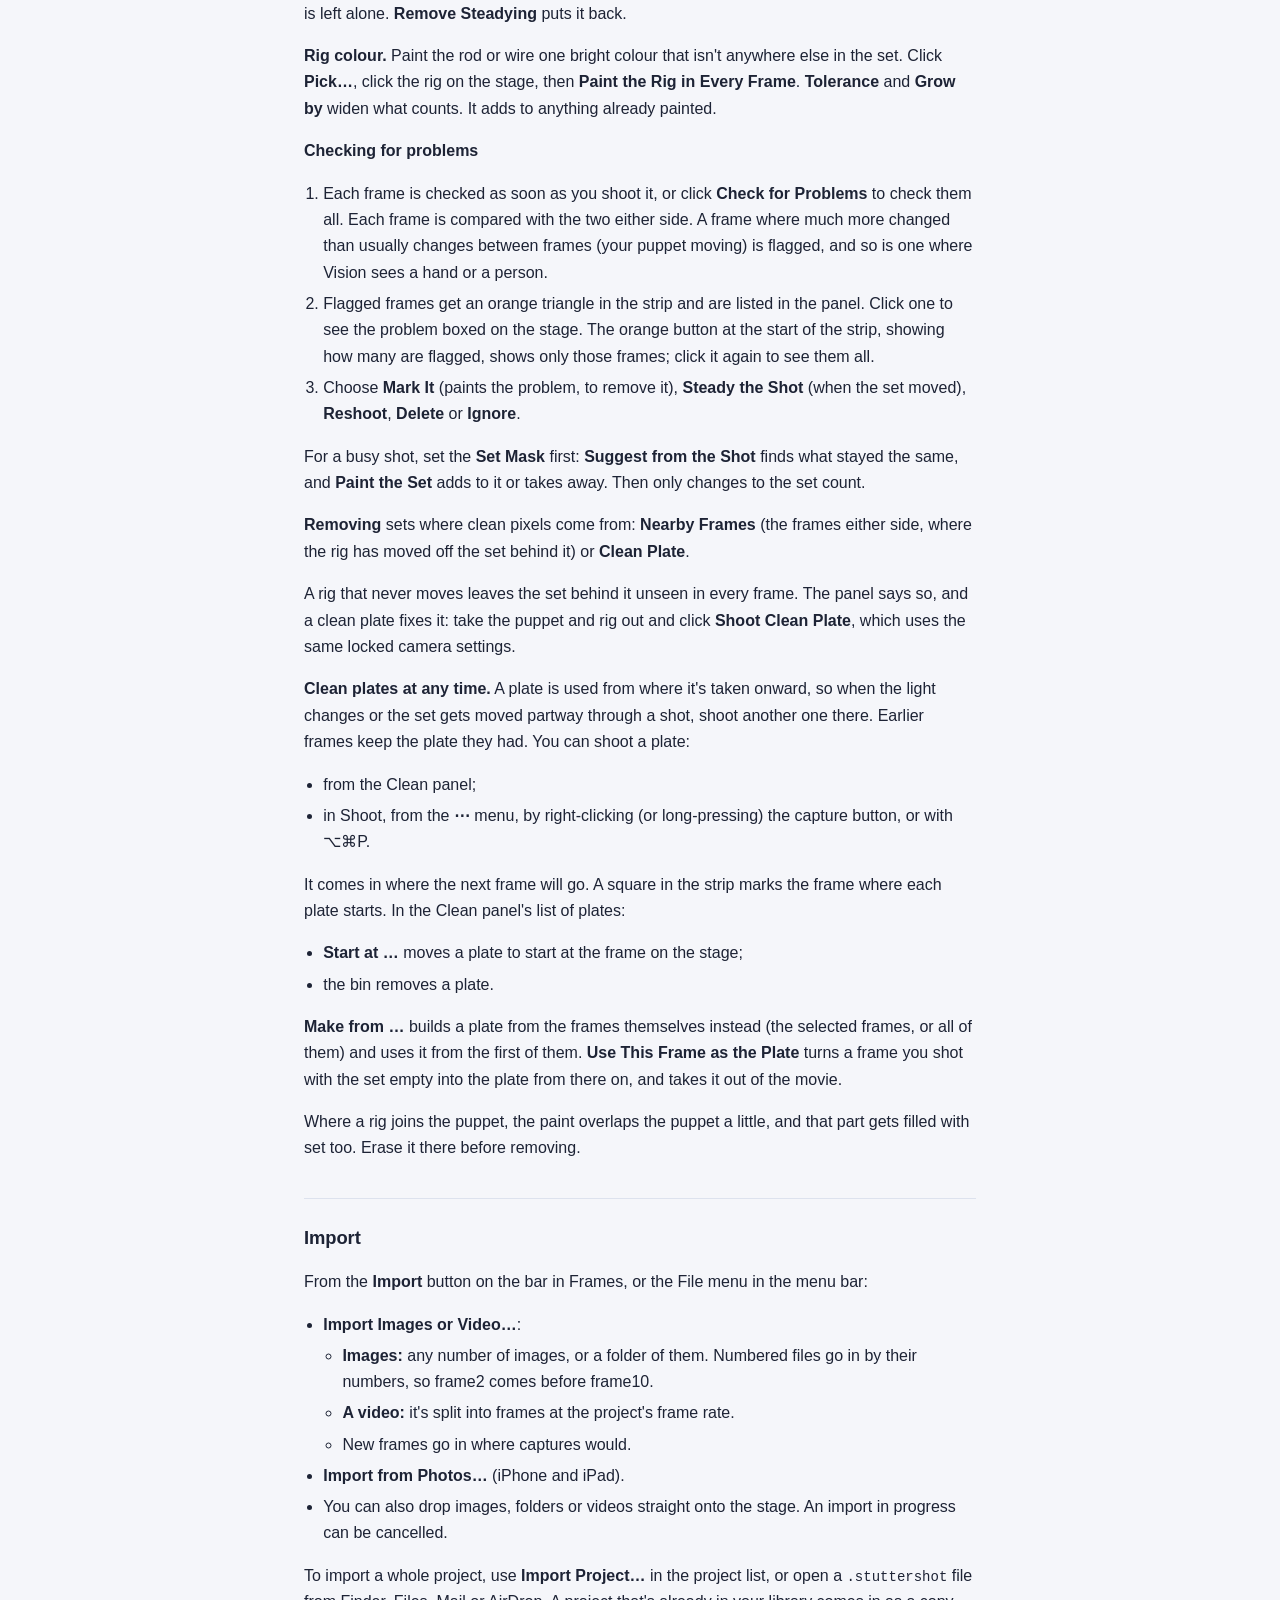
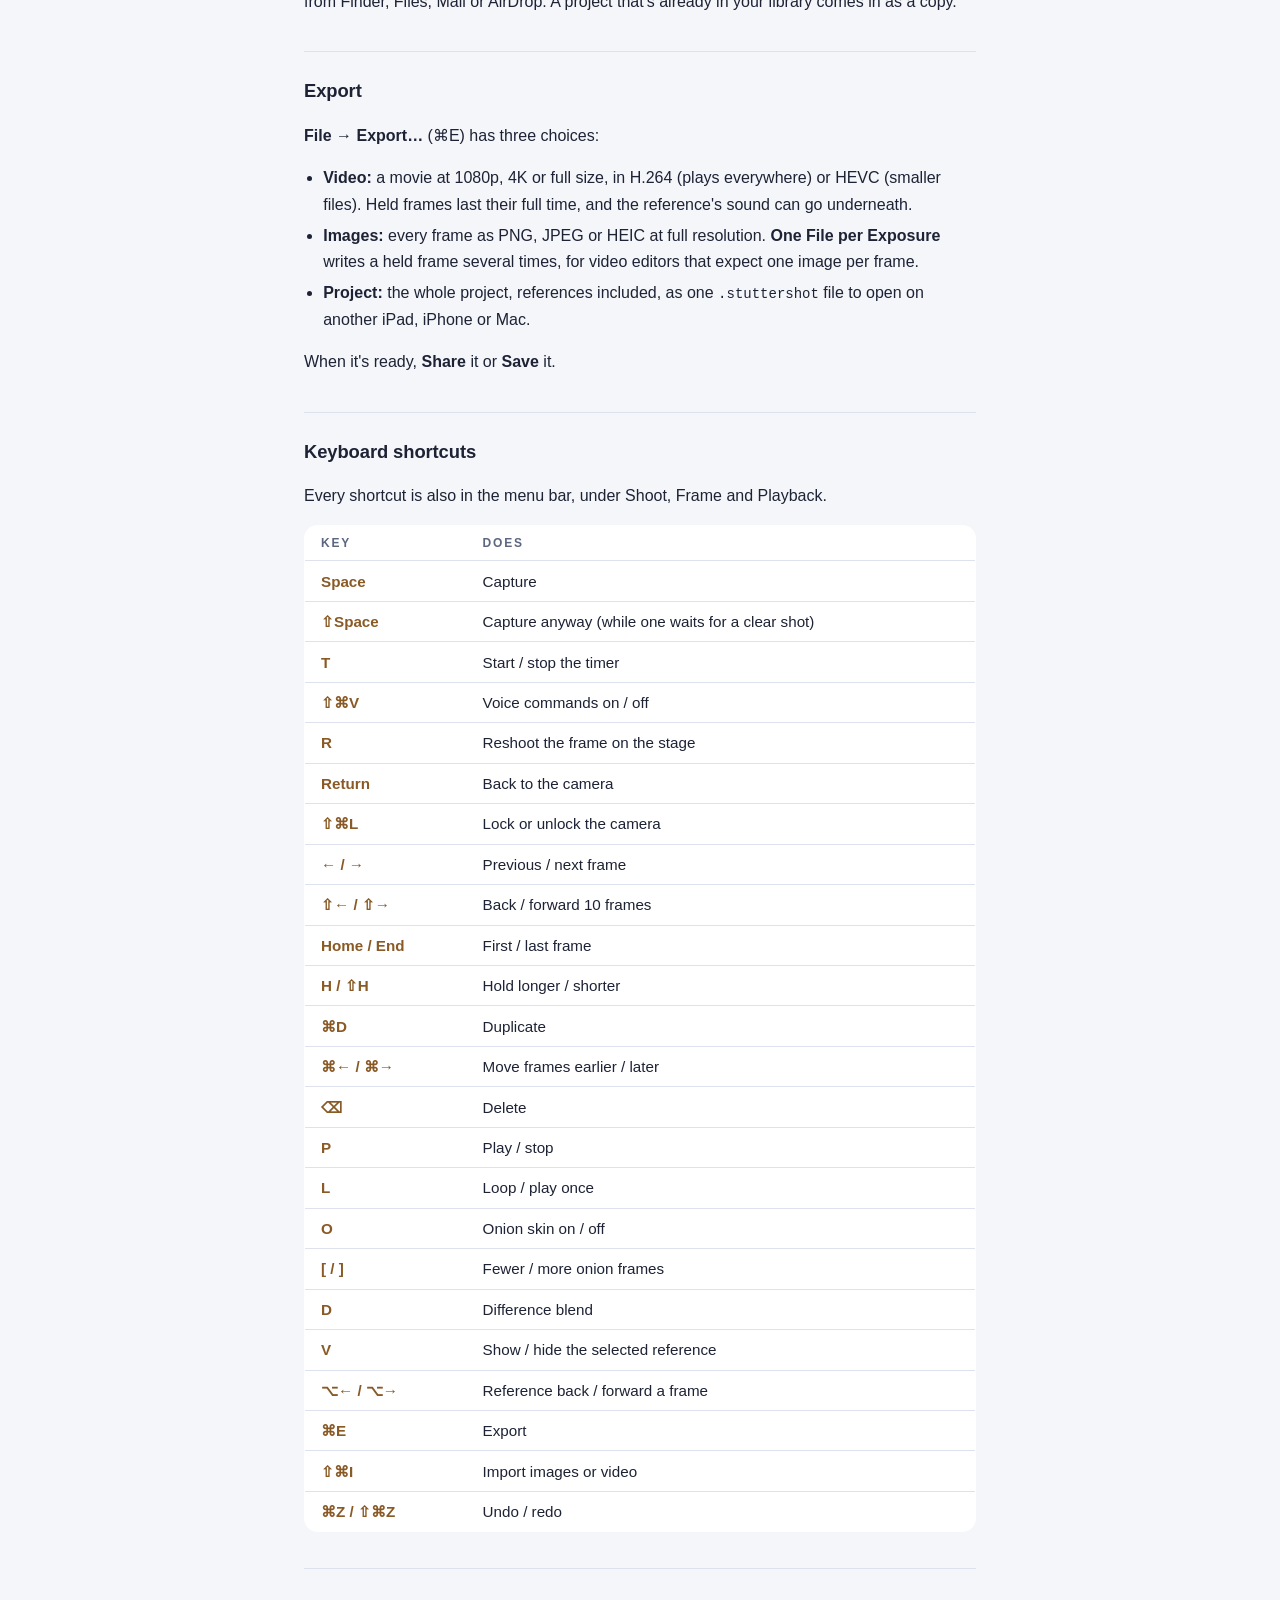
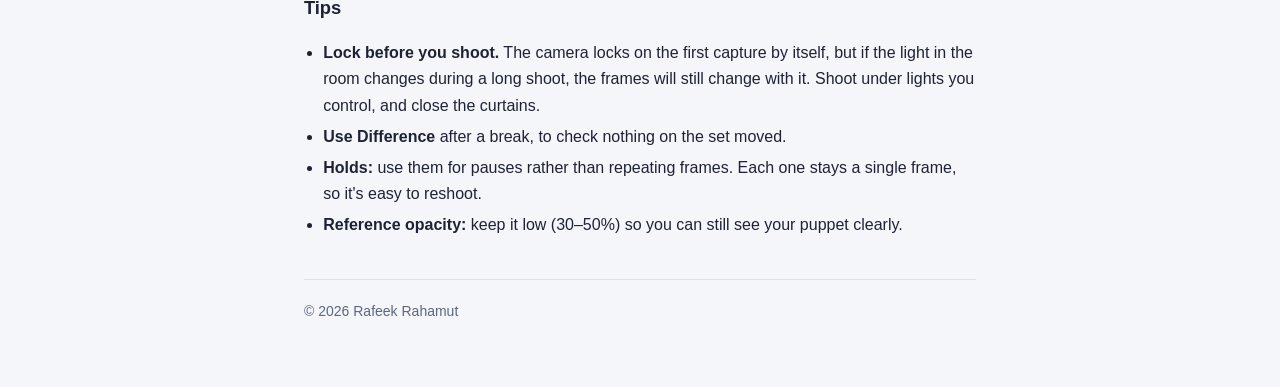
==== commit 9a706520: "Help: checking while shooting, problem filter" ====
--- a/help.html
+++ b/help.html
@@ -246,8 +246,8 @@
 <p><strong>Rig colour.</strong> Paint the rod or wire one bright colour that isn't anywhere else in the set. Click <strong>Pick…</strong>, click the rig on the stage, then <strong>Paint the Rig in Every Frame</strong>. <strong>Tolerance</strong> and <strong>Grow by</strong> widen what counts. It adds to anything already painted.</p>
 <p><strong>Checking for problems</strong></p>
 <ol>
-<li>Click <strong>Check for Problems</strong>. Each frame is compared with the two either side. A frame where much more changed than usually changes between frames (your puppet moving) is flagged, and so is one where Vision sees a hand or a person.</li>
-<li>Flagged frames get an orange triangle in the strip and are listed in the panel. Click one to see the problem boxed on the stage.</li>
+<li>Each frame is checked as soon as you shoot it, or click <strong>Check for Problems</strong> to check them all. Each frame is compared with the two either side. A frame where much more changed than usually changes between frames (your puppet moving) is flagged, and so is one where Vision sees a hand or a person.</li>
+<li>Flagged frames get an orange triangle in the strip and are listed in the panel. Click one to see the problem boxed on the stage. The orange button at the start of the strip, showing how many are flagged, shows only those frames; click it again to see them all.</li>
 <li>Choose <strong>Mark It</strong> (paints the problem, to remove it), <strong>Steady the Shot</strong> (when the set moved), <strong>Reshoot</strong>, <strong>Delete</strong> or <strong>Ignore</strong>.</li>
 </ol>
 <p>For a busy shot, set the <strong>Set Mask</strong> first: <strong>Suggest from the Shot</strong> finds what stayed the same, and <strong>Paint the Set</strong> adds to it or takes away. Then only changes to the set count.</p>
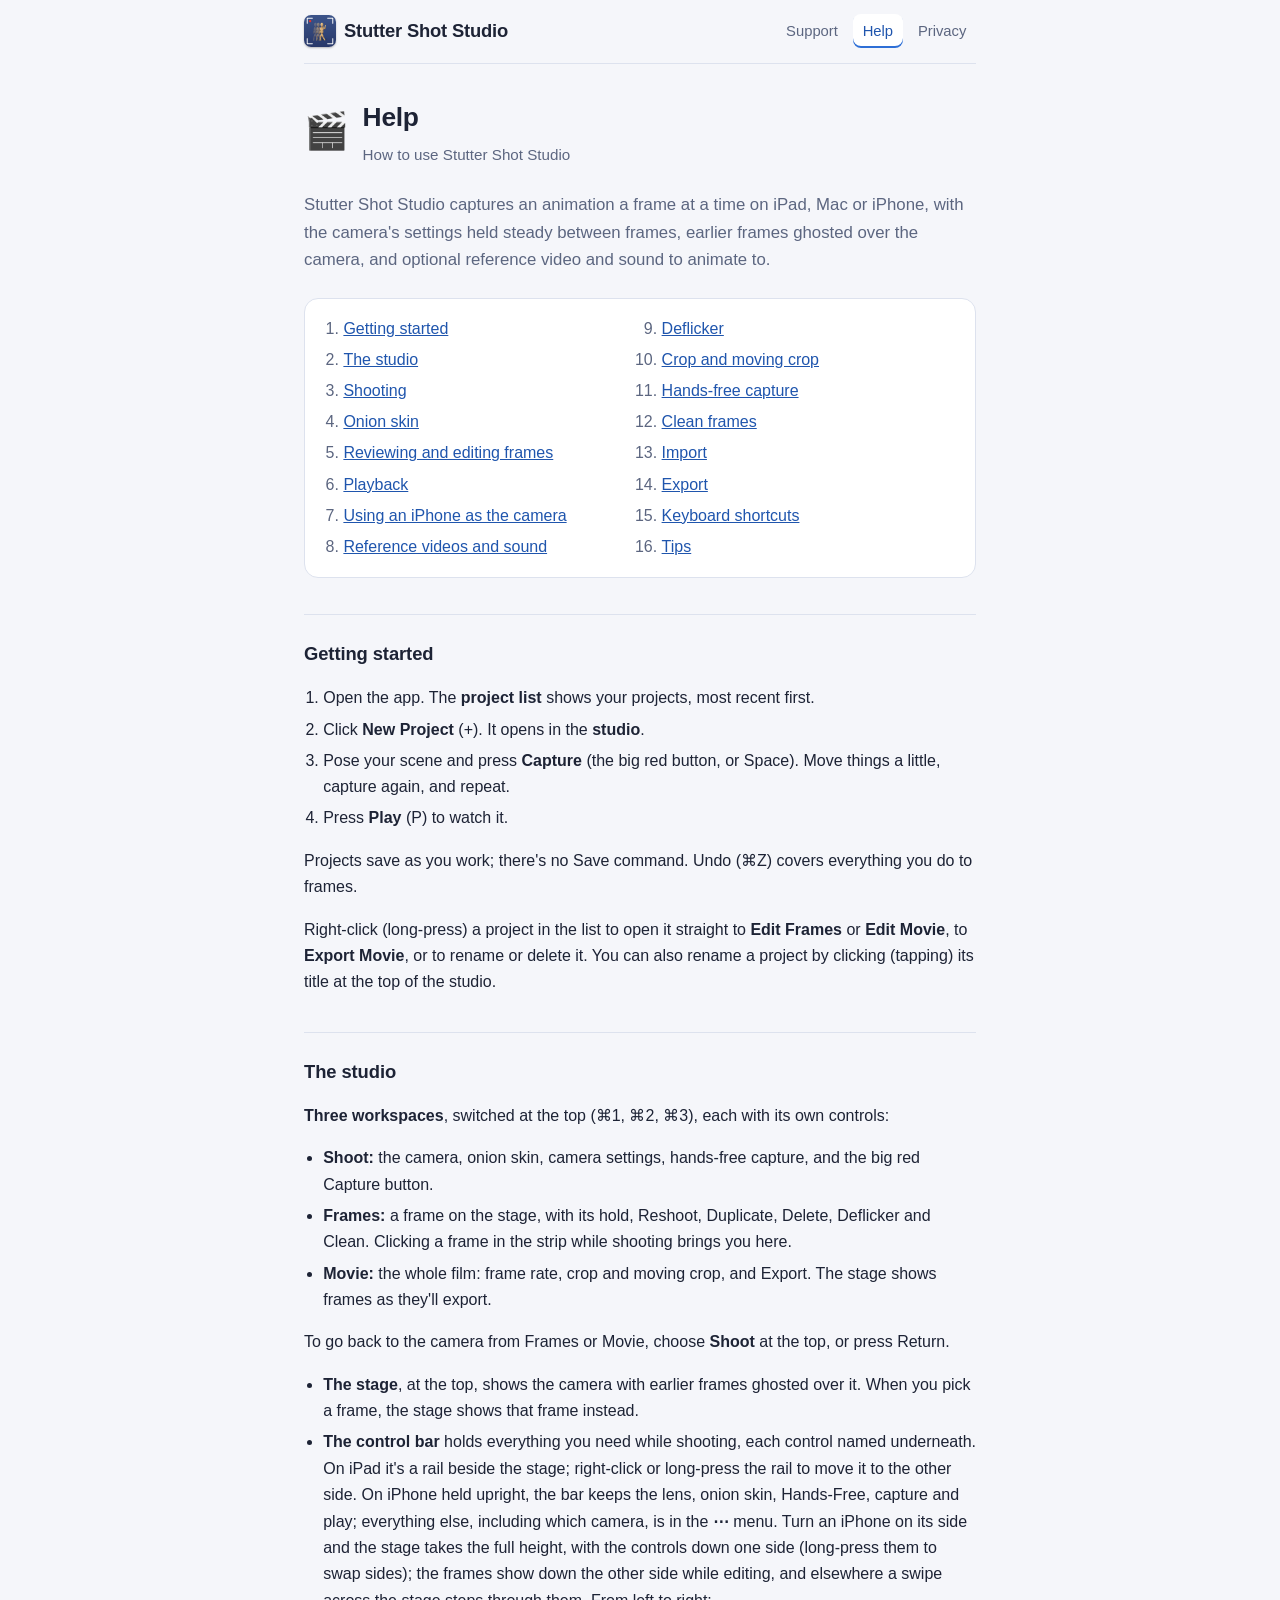
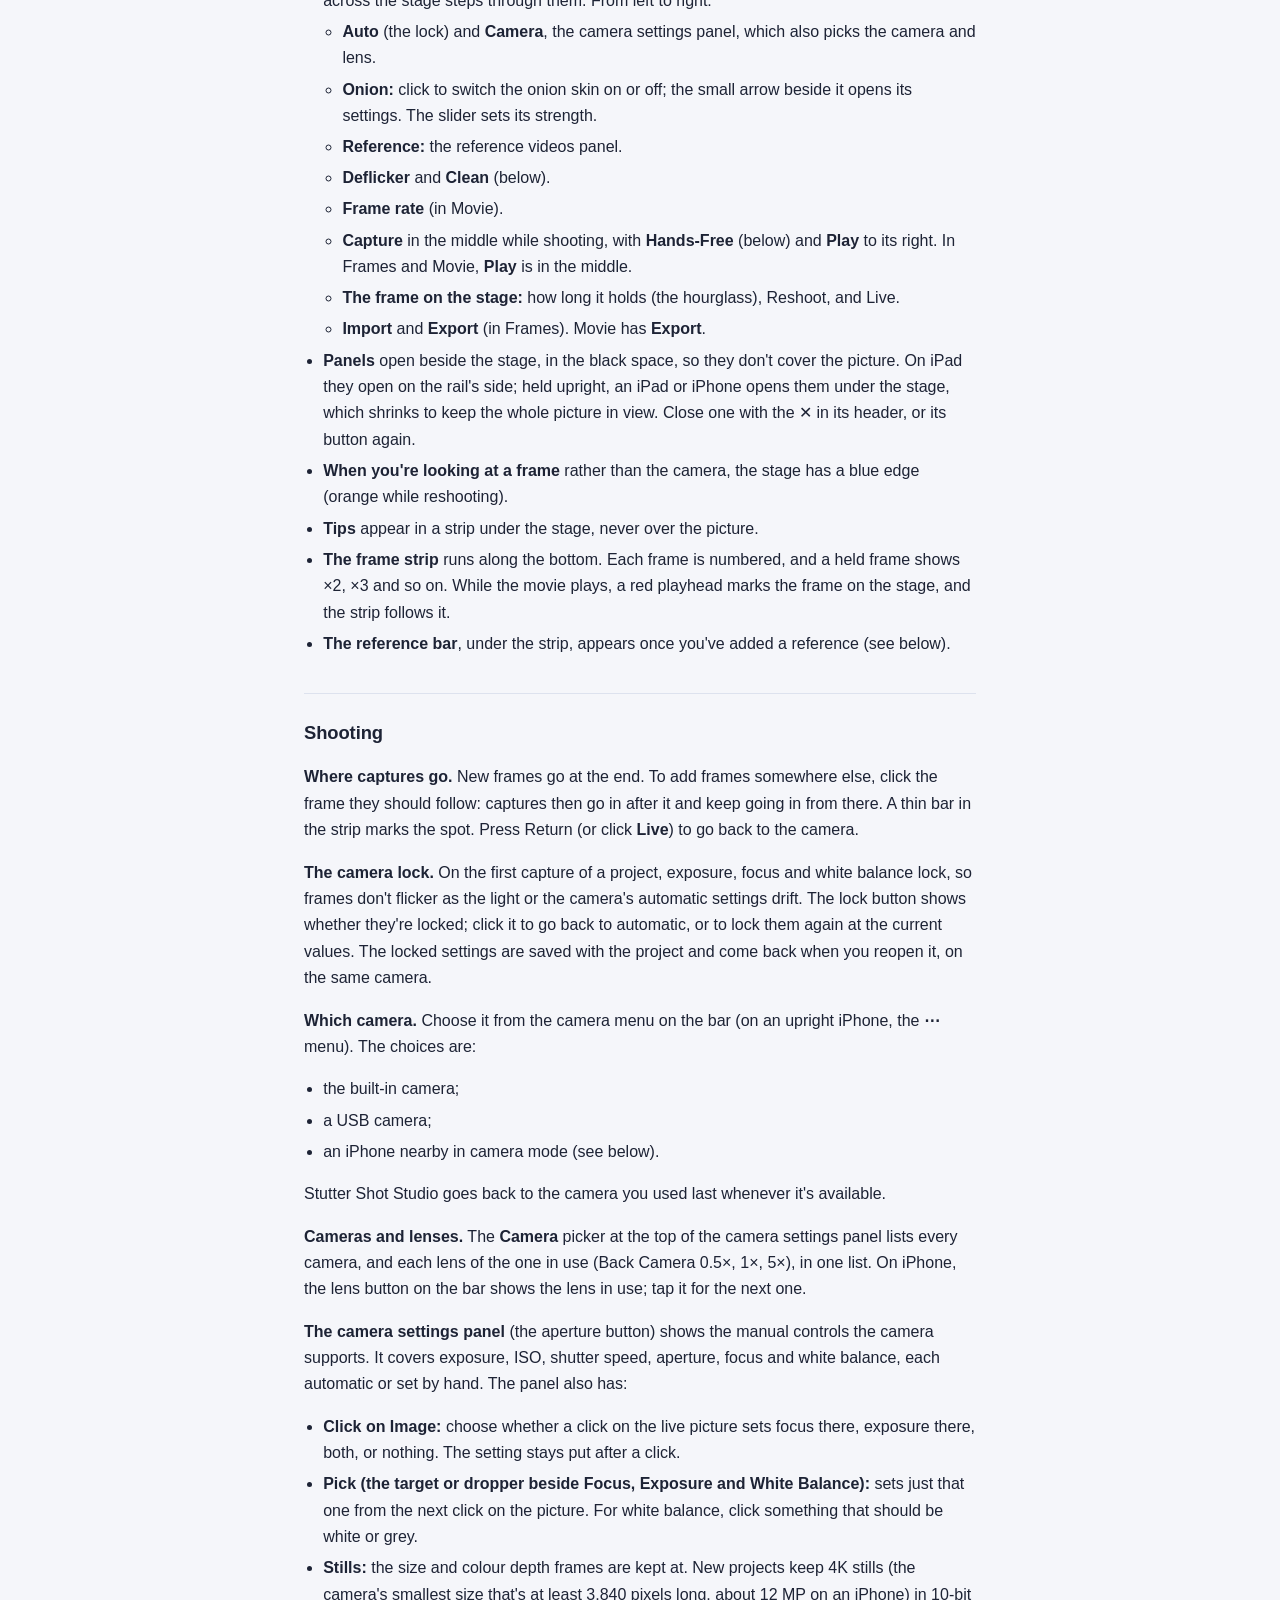
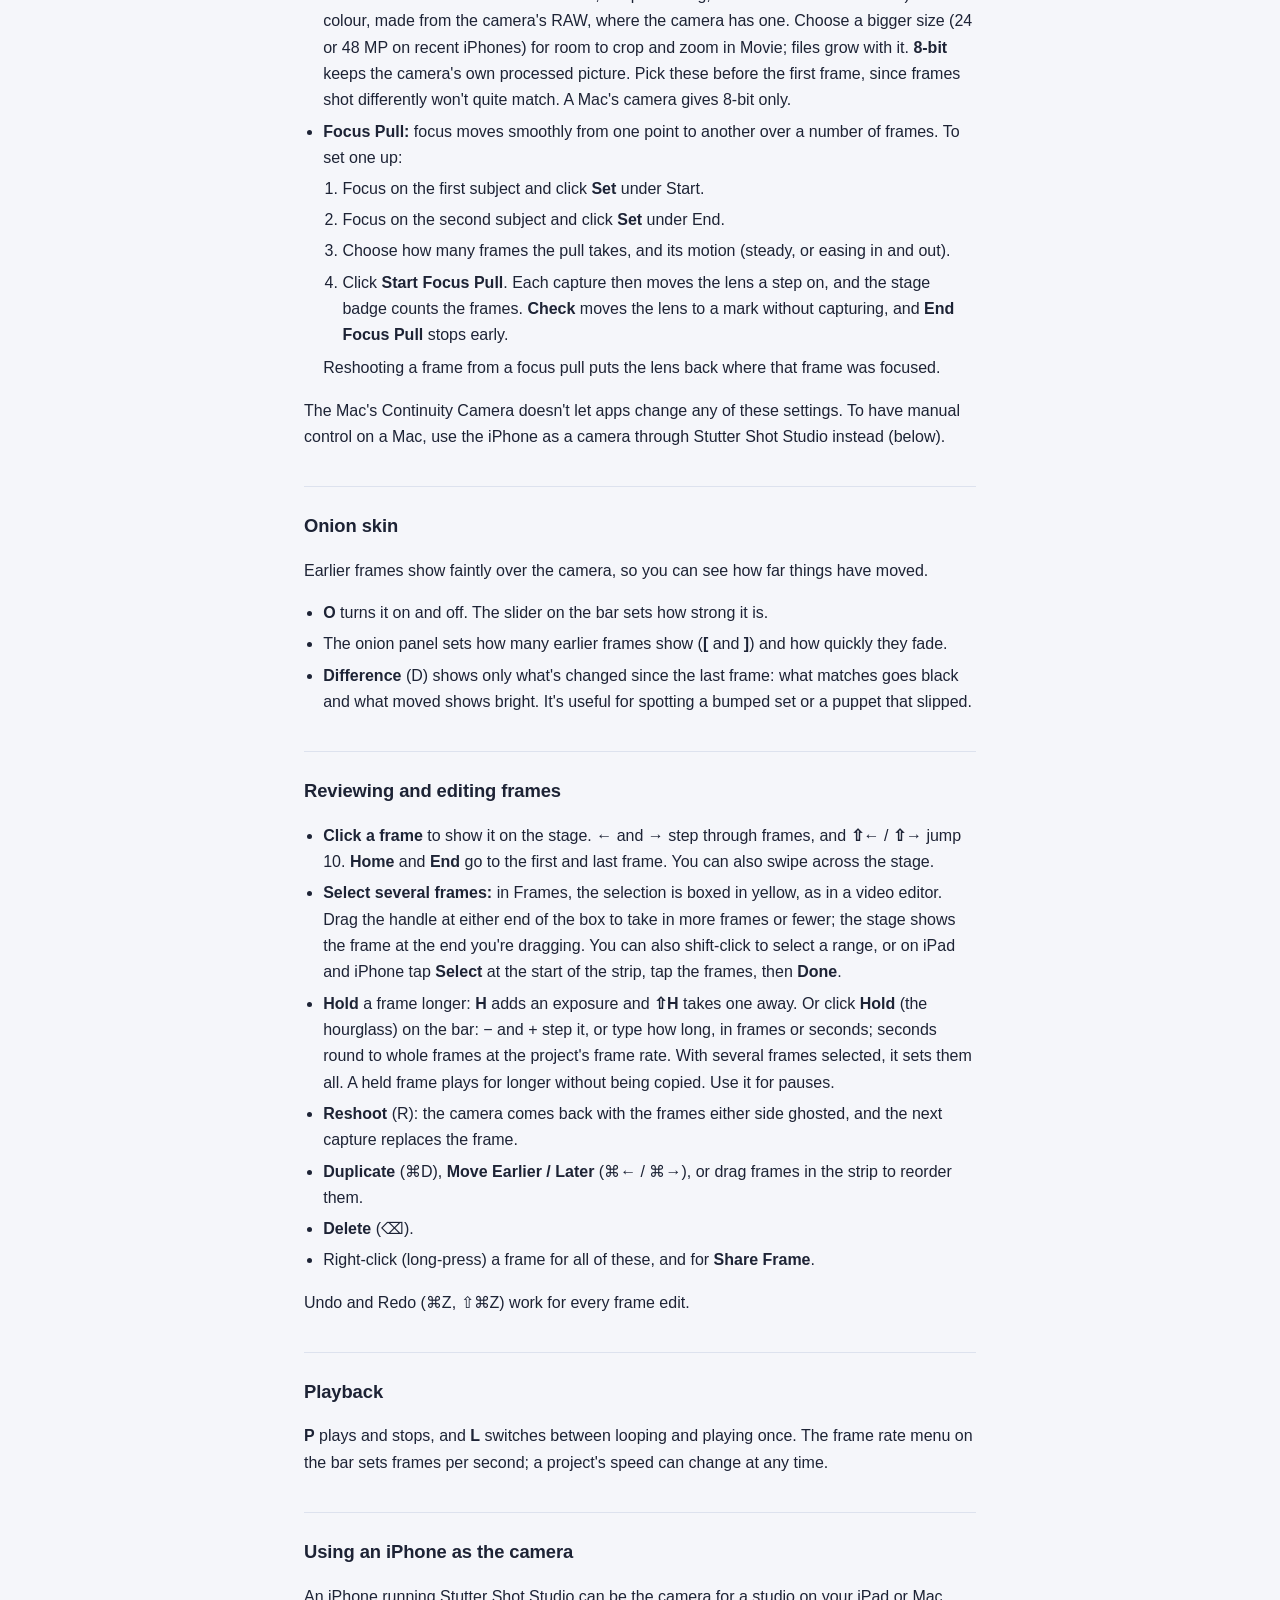
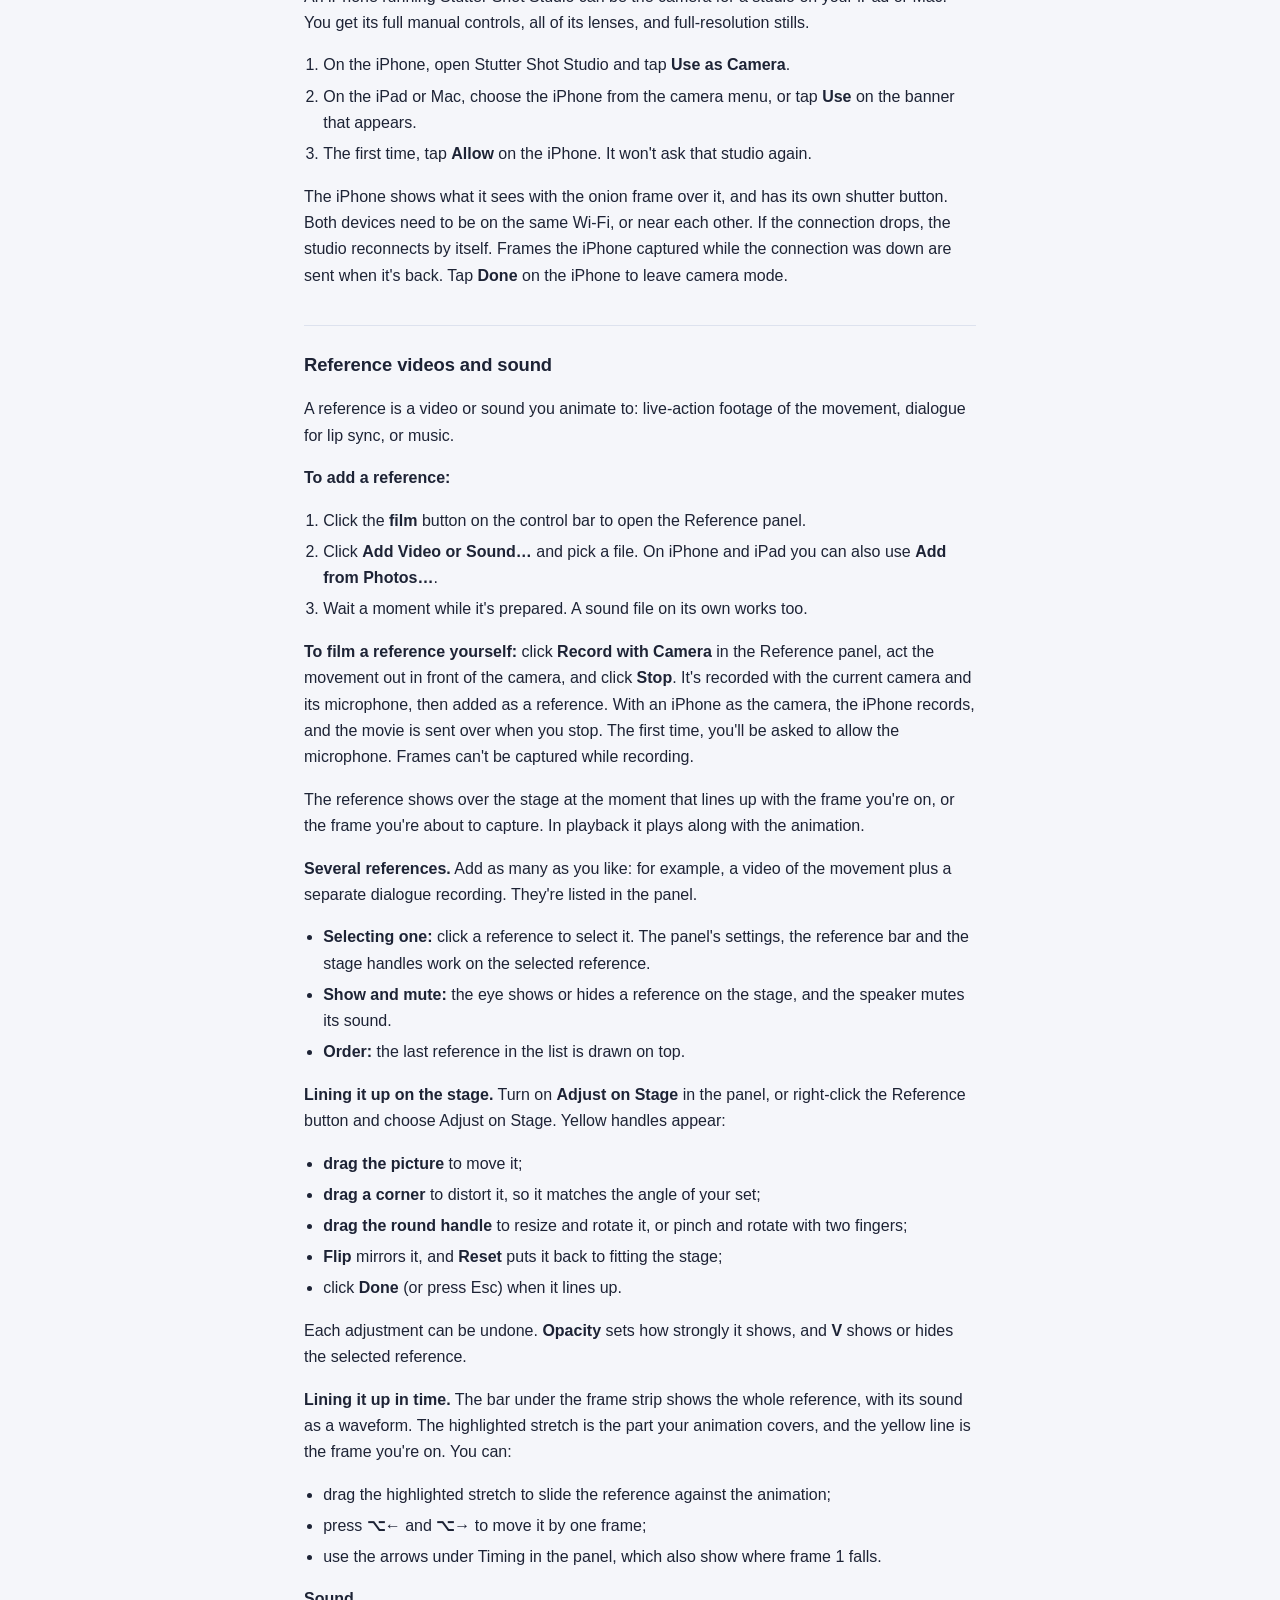
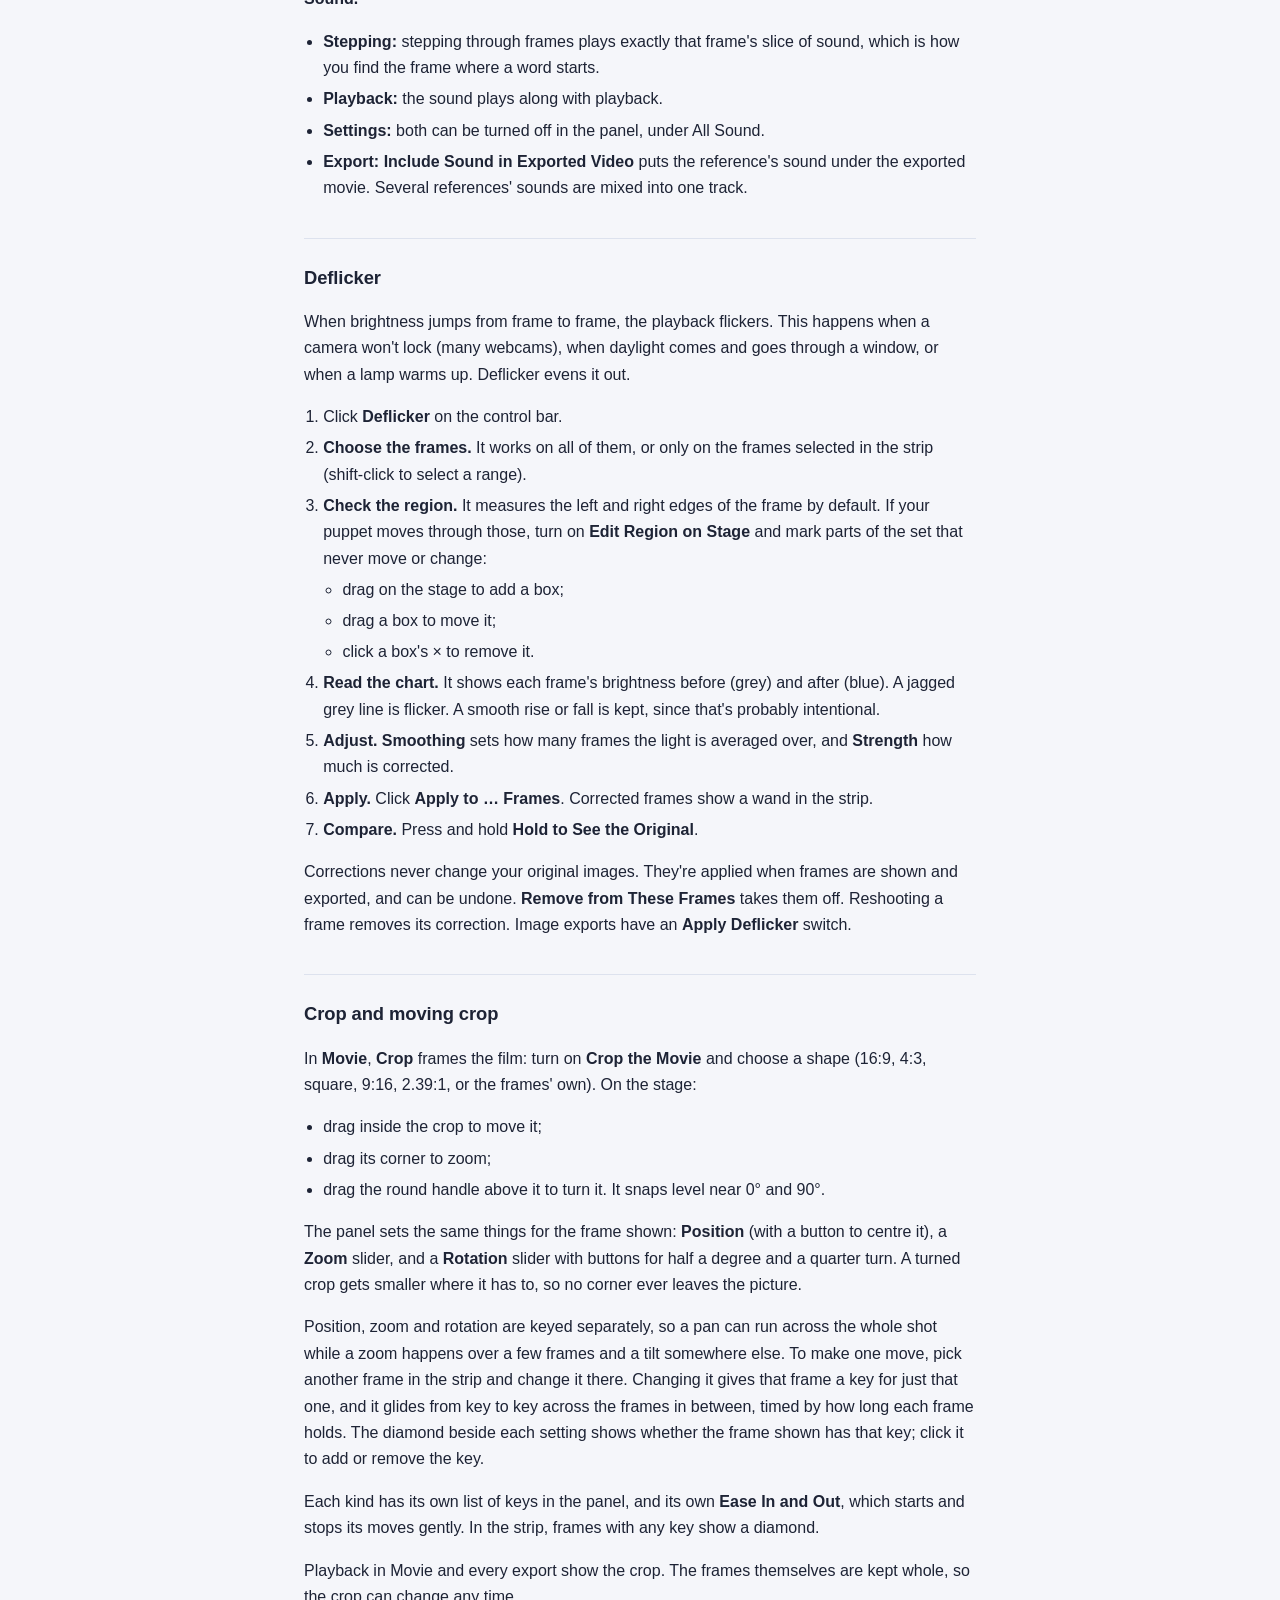
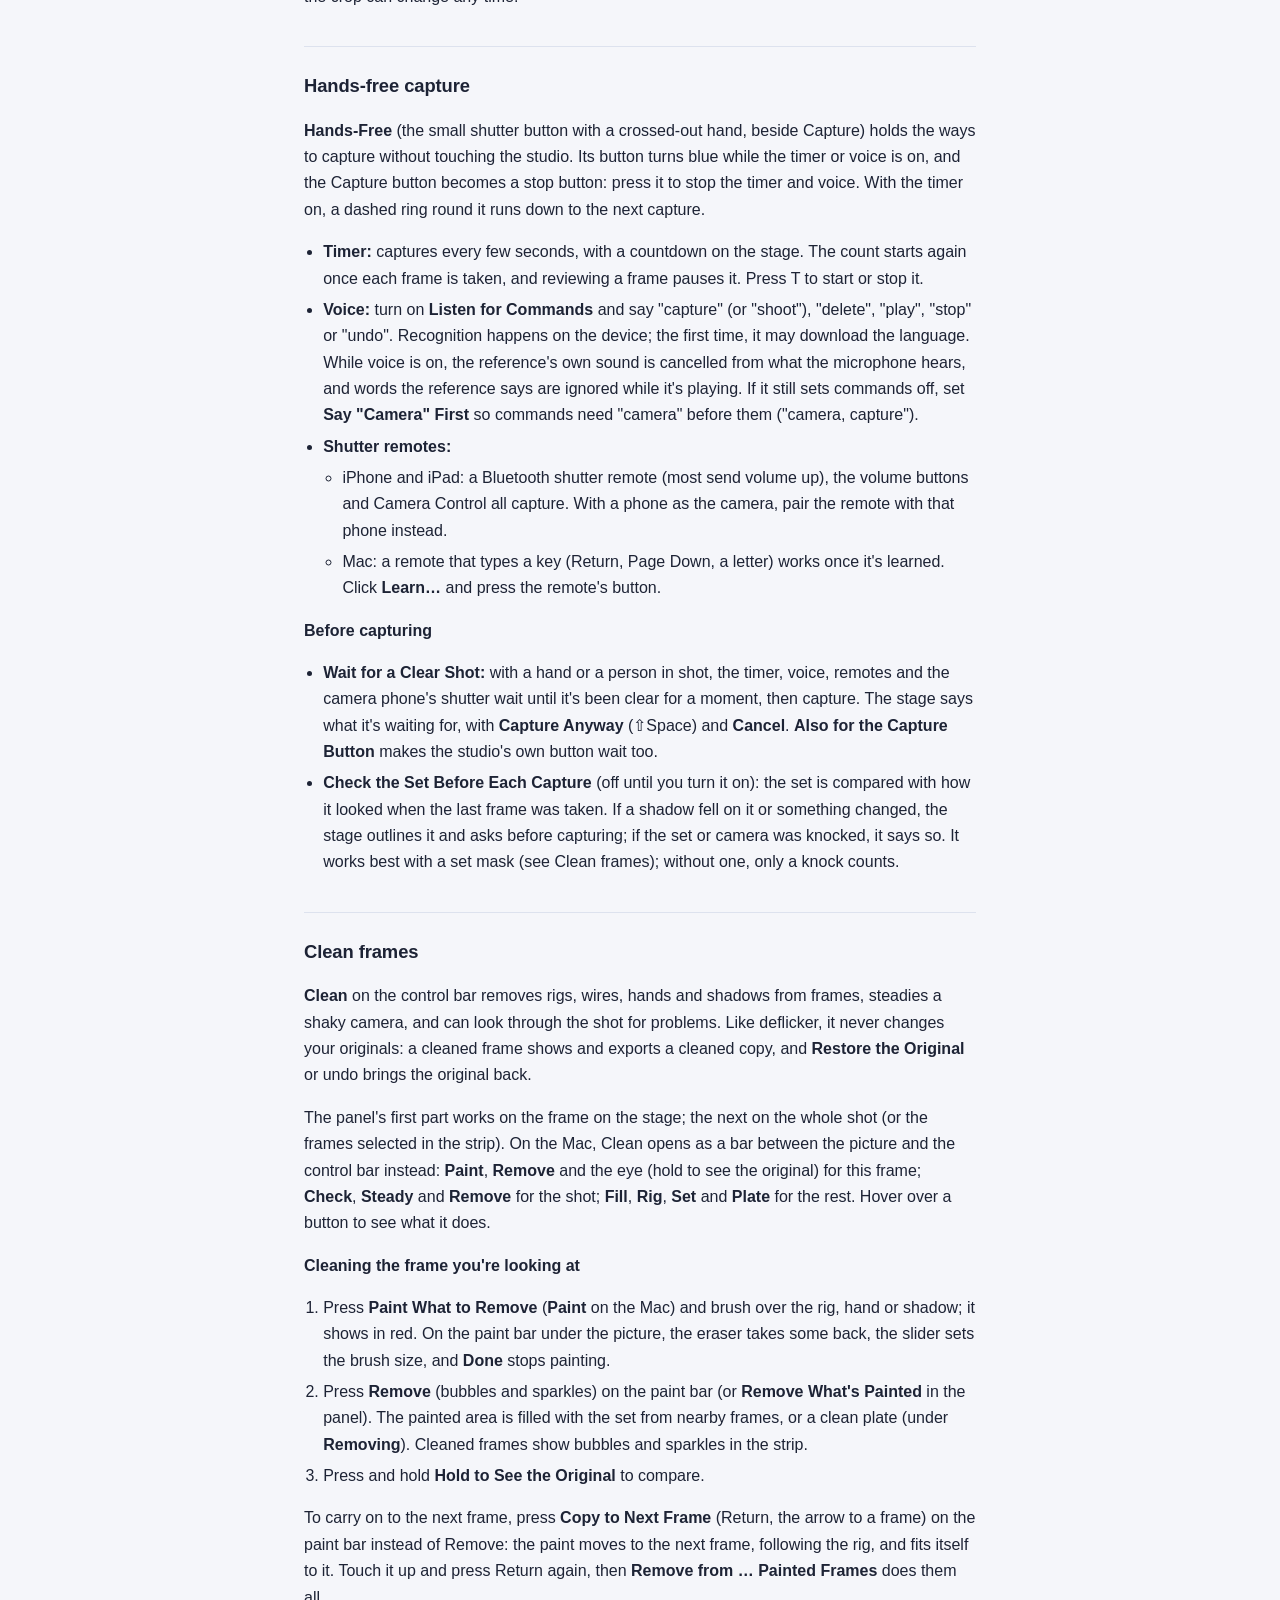
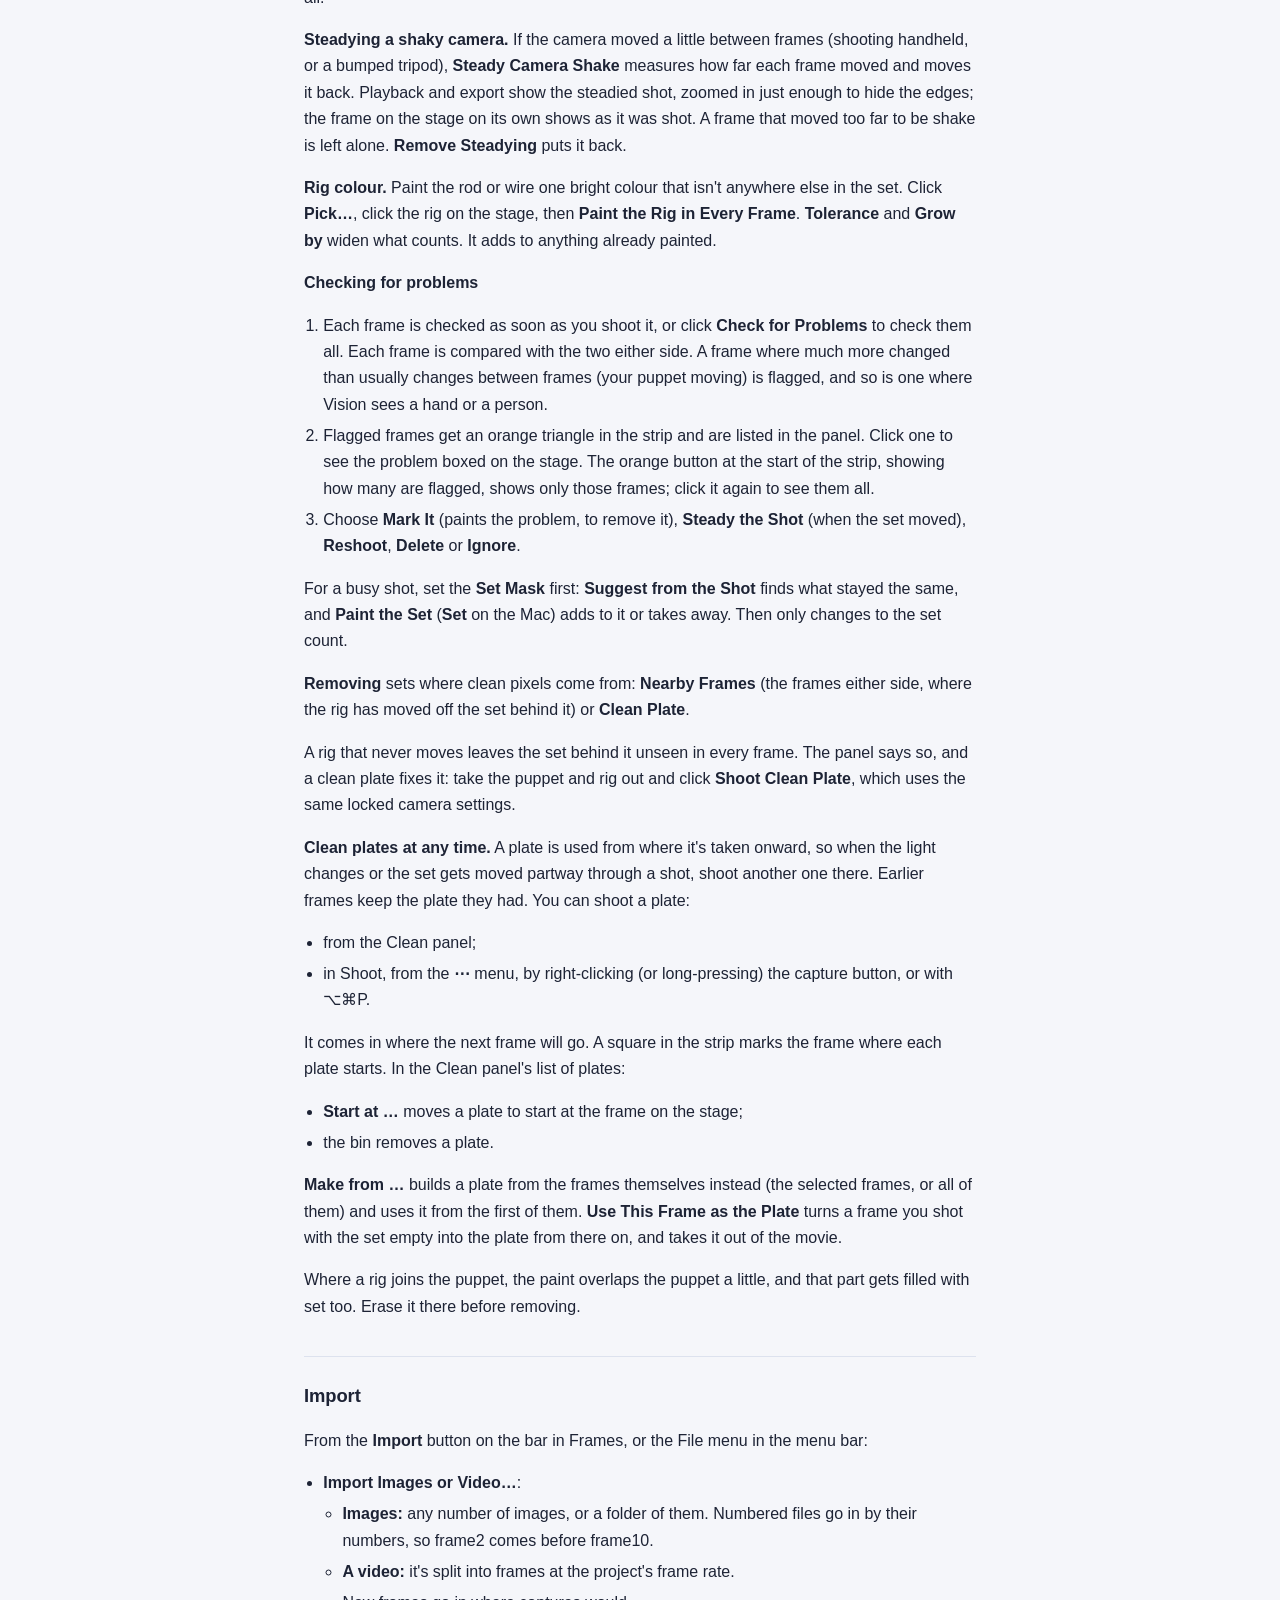
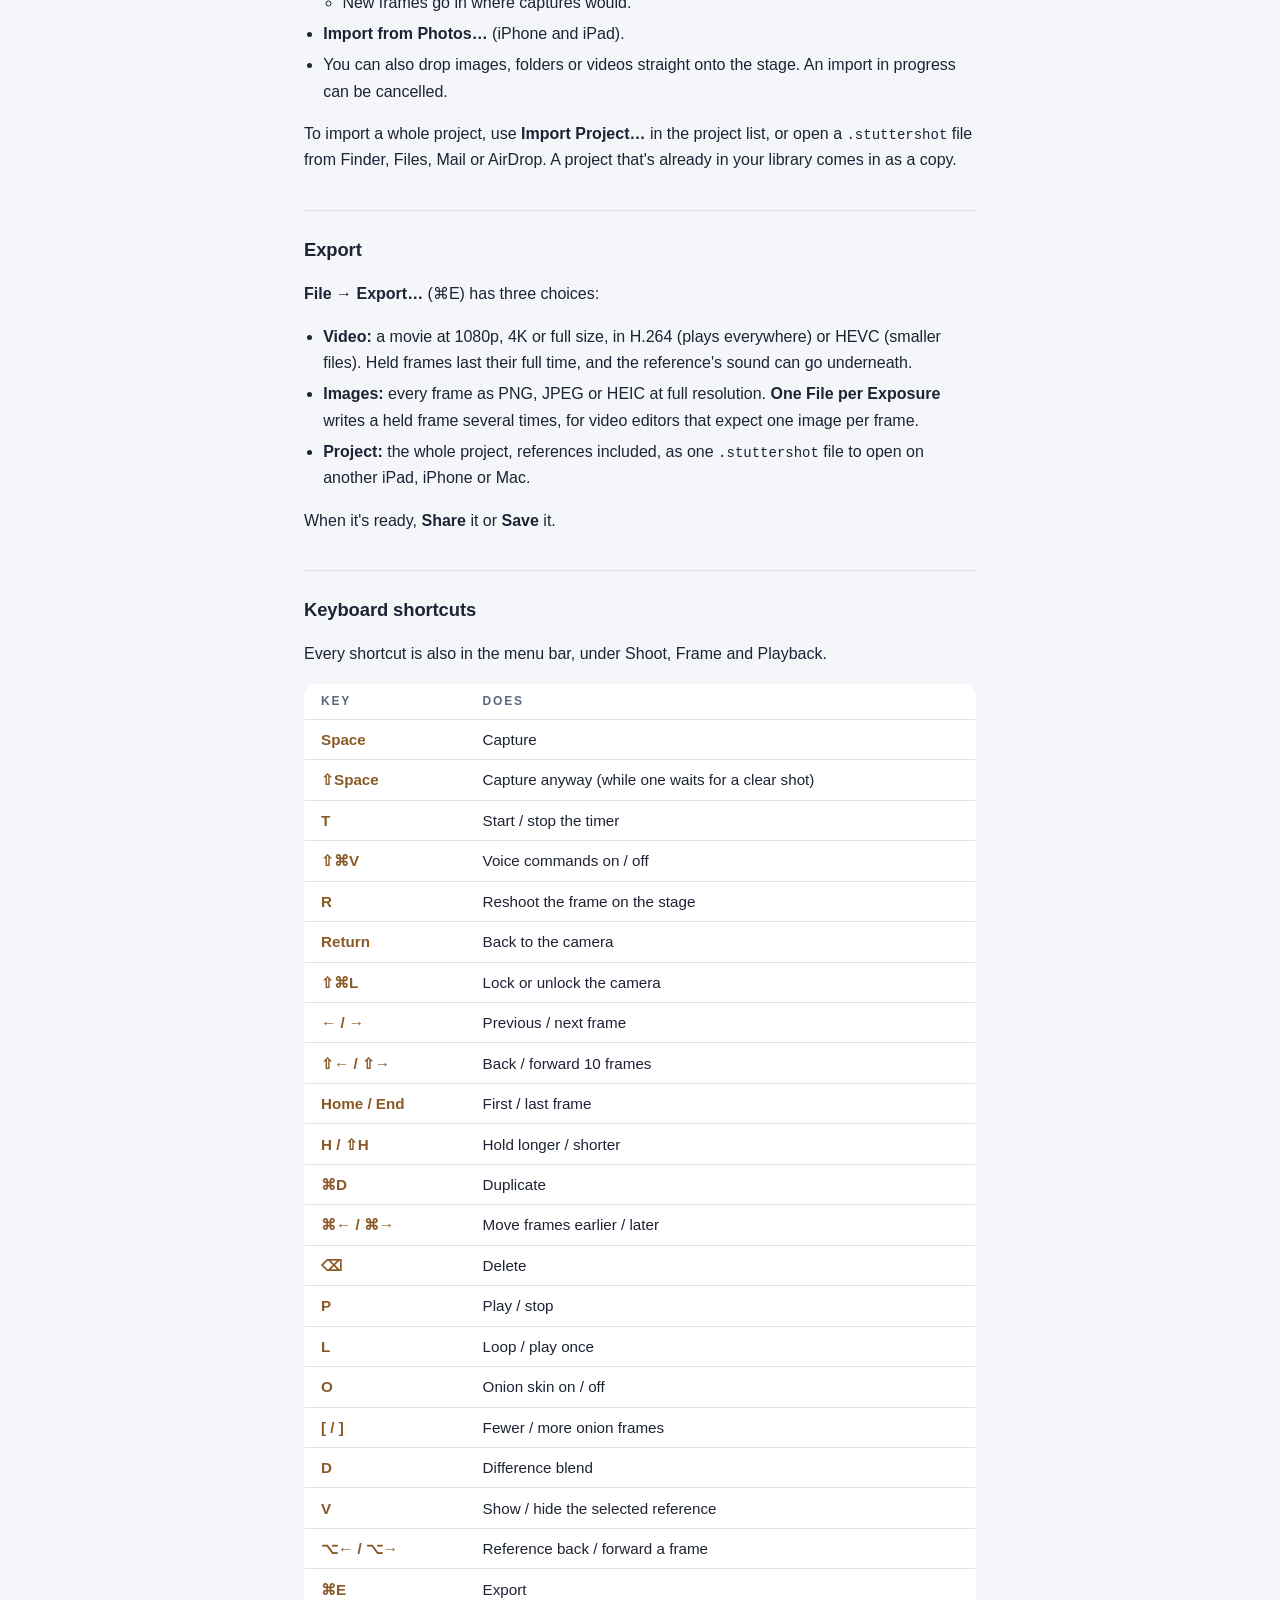
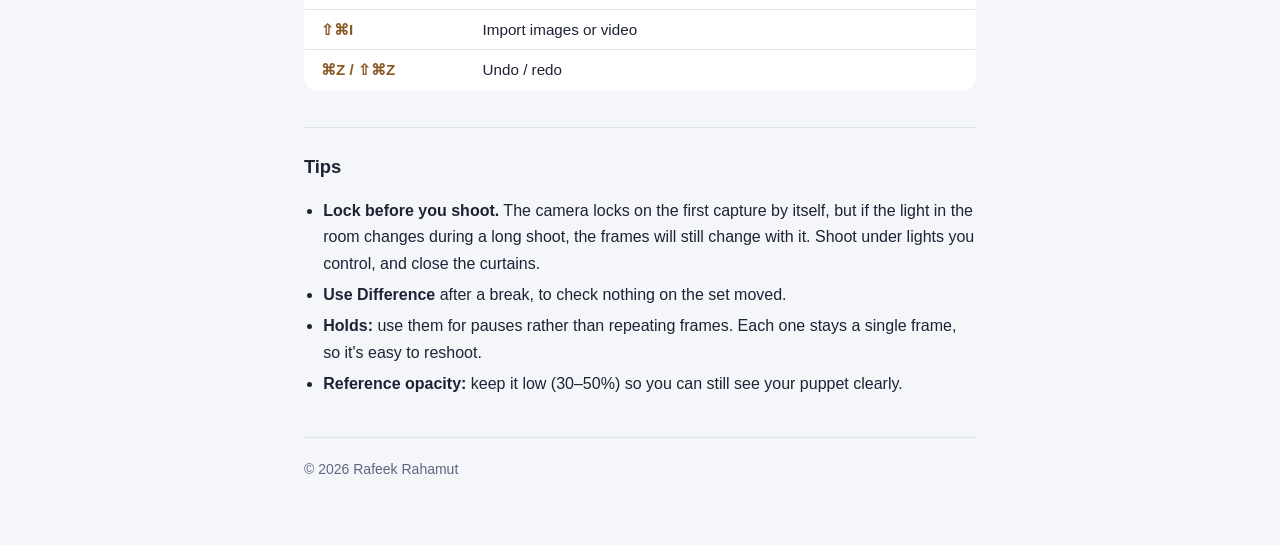
==== commit 62773c63: "Help: Mac clean bar" ====
--- a/help.html
+++ b/help.html
@@ -234,14 +234,14 @@
 
 <h2 id="clean-frames">Clean frames</h2>
 <p><strong>Clean</strong> on the control bar removes rigs, wires, hands and shadows from frames, steadies a shaky camera, and can look through the shot for problems. Like deflicker, it never changes your originals: a cleaned frame shows and exports a cleaned copy, and <strong>Restore the Original</strong> or undo brings the original back.</p>
-<p>The panel's first part works on the frame on the stage; the next on the whole shot (or the frames selected in the strip).</p>
+<p>The panel's first part works on the frame on the stage; the next on the whole shot (or the frames selected in the strip). On the Mac, Clean opens as a bar between the picture and the control bar instead: <strong>Paint</strong>, <strong>Remove</strong> and the eye (hold to see the original) for this frame; <strong>Check</strong>, <strong>Steady</strong> and <strong>Remove</strong> for the shot; <strong>Fill</strong>, <strong>Rig</strong>, <strong>Set</strong> and <strong>Plate</strong> for the rest. Hover over a button to see what it does.</p>
 <p><strong>Cleaning the frame you're looking at</strong></p>
 <ol>
-<li>Turn on <strong>Paint What to Remove</strong> and brush over the rig, hand or shadow; it shows in red. <strong>Erase</strong> takes some back, and the slider sets the brush size.</li>
-<li>Press <strong>Remove</strong> on the paint bar (or <strong>Remove What's Painted</strong> in the panel). The painted area is filled with the set from nearby frames, or a clean plate (under <strong>Removing</strong>). Cleaned frames show bubbles and sparkles in the strip.</li>
+<li>Press <strong>Paint What to Remove</strong> (<strong>Paint</strong> on the Mac) and brush over the rig, hand or shadow; it shows in red. On the paint bar under the picture, the eraser takes some back, the slider sets the brush size, and <strong>Done</strong> stops painting.</li>
+<li>Press <strong>Remove</strong> (bubbles and sparkles) on the paint bar (or <strong>Remove What's Painted</strong> in the panel). The painted area is filled with the set from nearby frames, or a clean plate (under <strong>Removing</strong>). Cleaned frames show bubbles and sparkles in the strip.</li>
 <li>Press and hold <strong>Hold to See the Original</strong> to compare.</li>
 </ol>
-<p>To carry on to the next frame, press <strong>Copy to Next Frame</strong> (Return) on the paint bar instead of Remove: the paint moves to the next frame, following the rig, and fits itself to it. Touch it up and press Return again, then <strong>Remove from … Painted Frames</strong> does them all.</p>
+<p>To carry on to the next frame, press <strong>Copy to Next Frame</strong> (Return, the arrow to a frame) on the paint bar instead of Remove: the paint moves to the next frame, following the rig, and fits itself to it. Touch it up and press Return again, then <strong>Remove from … Painted Frames</strong> does them all.</p>
 <p><strong>Steadying a shaky camera.</strong> If the camera moved a little between frames (shooting handheld, or a bumped tripod), <strong>Steady Camera Shake</strong> measures how far each frame moved and moves it back. Playback and export show the steadied shot, zoomed in just enough to hide the edges; the frame on the stage on its own shows as it was shot. A frame that moved too far to be shake is left alone. <strong>Remove Steadying</strong> puts it back.</p>
 <p><strong>Rig colour.</strong> Paint the rod or wire one bright colour that isn't anywhere else in the set. Click <strong>Pick…</strong>, click the rig on the stage, then <strong>Paint the Rig in Every Frame</strong>. <strong>Tolerance</strong> and <strong>Grow by</strong> widen what counts. It adds to anything already painted.</p>
 <p><strong>Checking for problems</strong></p>
@@ -250,7 +250,7 @@
 <li>Flagged frames get an orange triangle in the strip and are listed in the panel. Click one to see the problem boxed on the stage. The orange button at the start of the strip, showing how many are flagged, shows only those frames; click it again to see them all.</li>
 <li>Choose <strong>Mark It</strong> (paints the problem, to remove it), <strong>Steady the Shot</strong> (when the set moved), <strong>Reshoot</strong>, <strong>Delete</strong> or <strong>Ignore</strong>.</li>
 </ol>
-<p>For a busy shot, set the <strong>Set Mask</strong> first: <strong>Suggest from the Shot</strong> finds what stayed the same, and <strong>Paint the Set</strong> adds to it or takes away. Then only changes to the set count.</p>
+<p>For a busy shot, set the <strong>Set Mask</strong> first: <strong>Suggest from the Shot</strong> finds what stayed the same, and <strong>Paint the Set</strong> (<strong>Set</strong> on the Mac) adds to it or takes away. Then only changes to the set count.</p>
 <p><strong>Removing</strong> sets where clean pixels come from: <strong>Nearby Frames</strong> (the frames either side, where the rig has moved off the set behind it) or <strong>Clean Plate</strong>.</p>
 <p>A rig that never moves leaves the set behind it unseen in every frame. The panel says so, and a clean plate fixes it: take the puppet and rig out and click <strong>Shoot Clean Plate</strong>, which uses the same locked camera settings.</p>
 <p><strong>Clean plates at any time.</strong> A plate is used from where it's taken onward, so when the light changes or the set gets moved partway through a shot, shoot another one there. Earlier frames keep the plate they had. You can shoot a plate:</p>
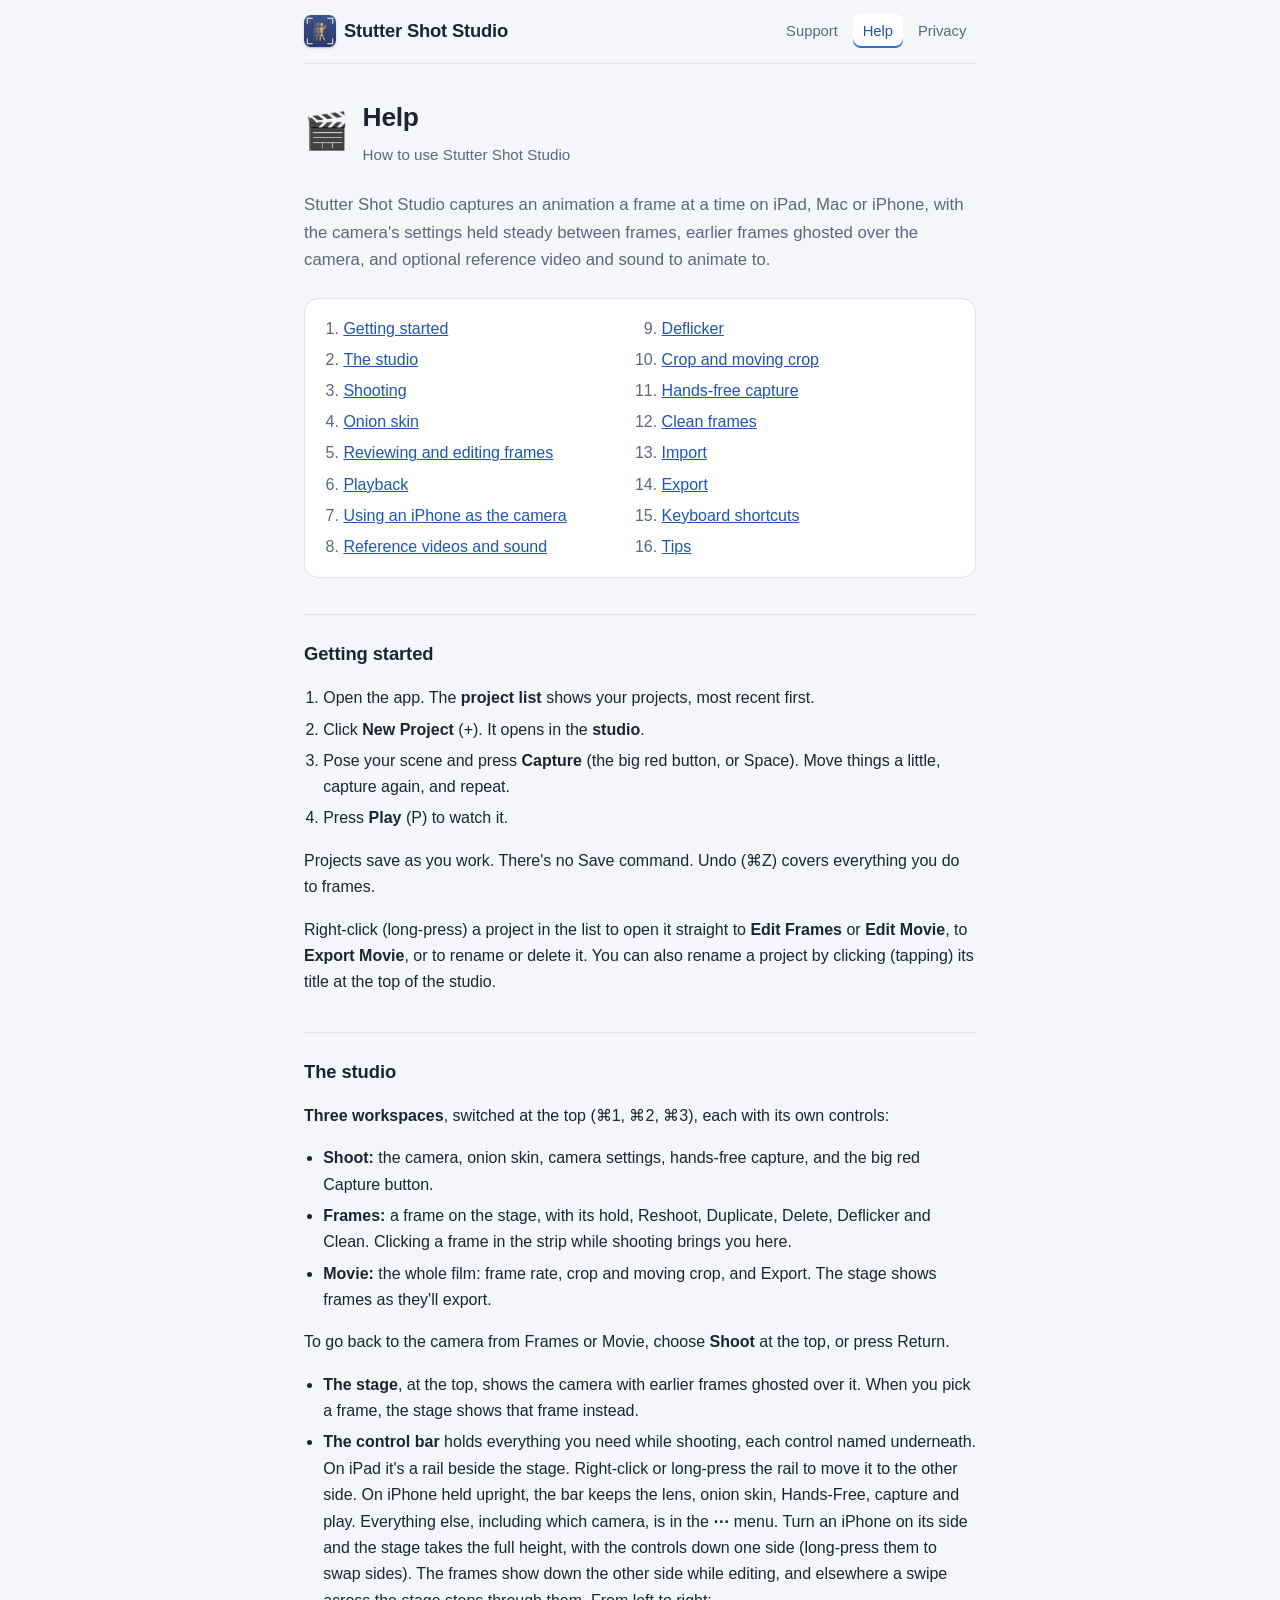
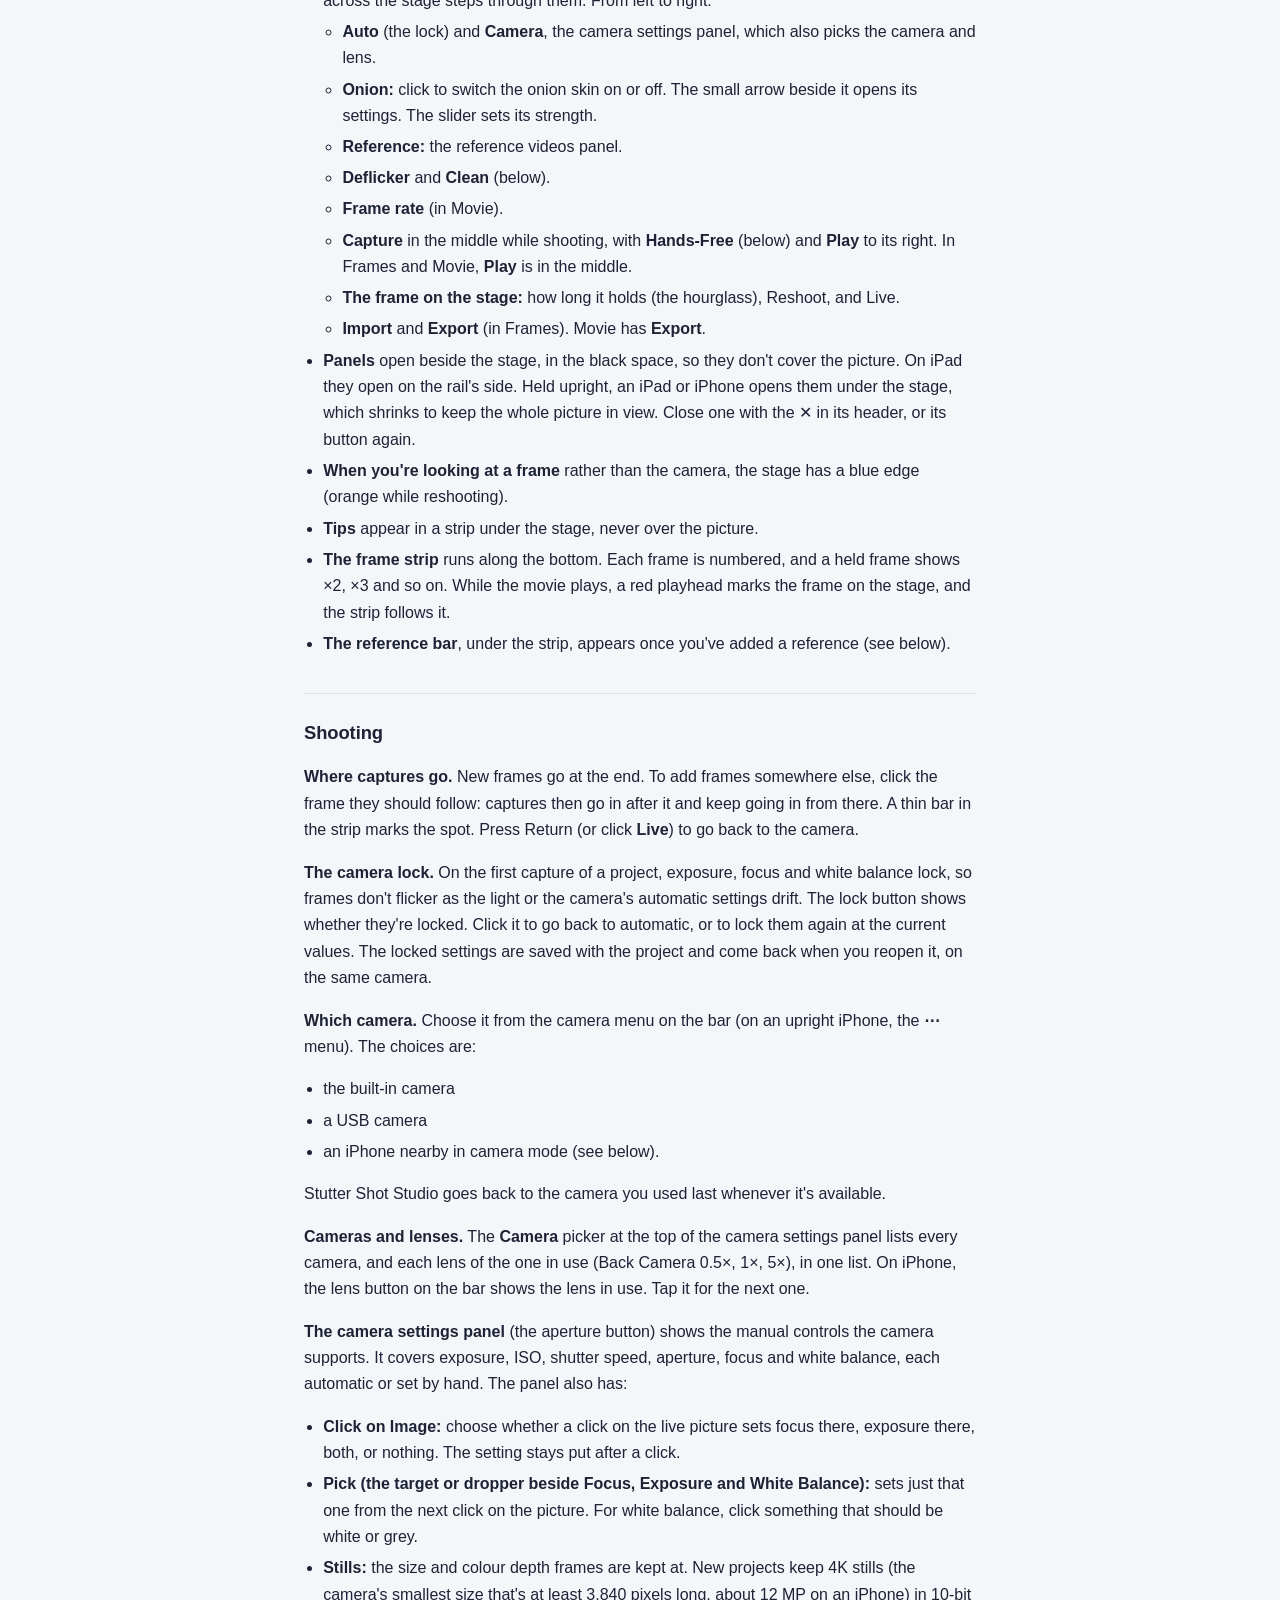
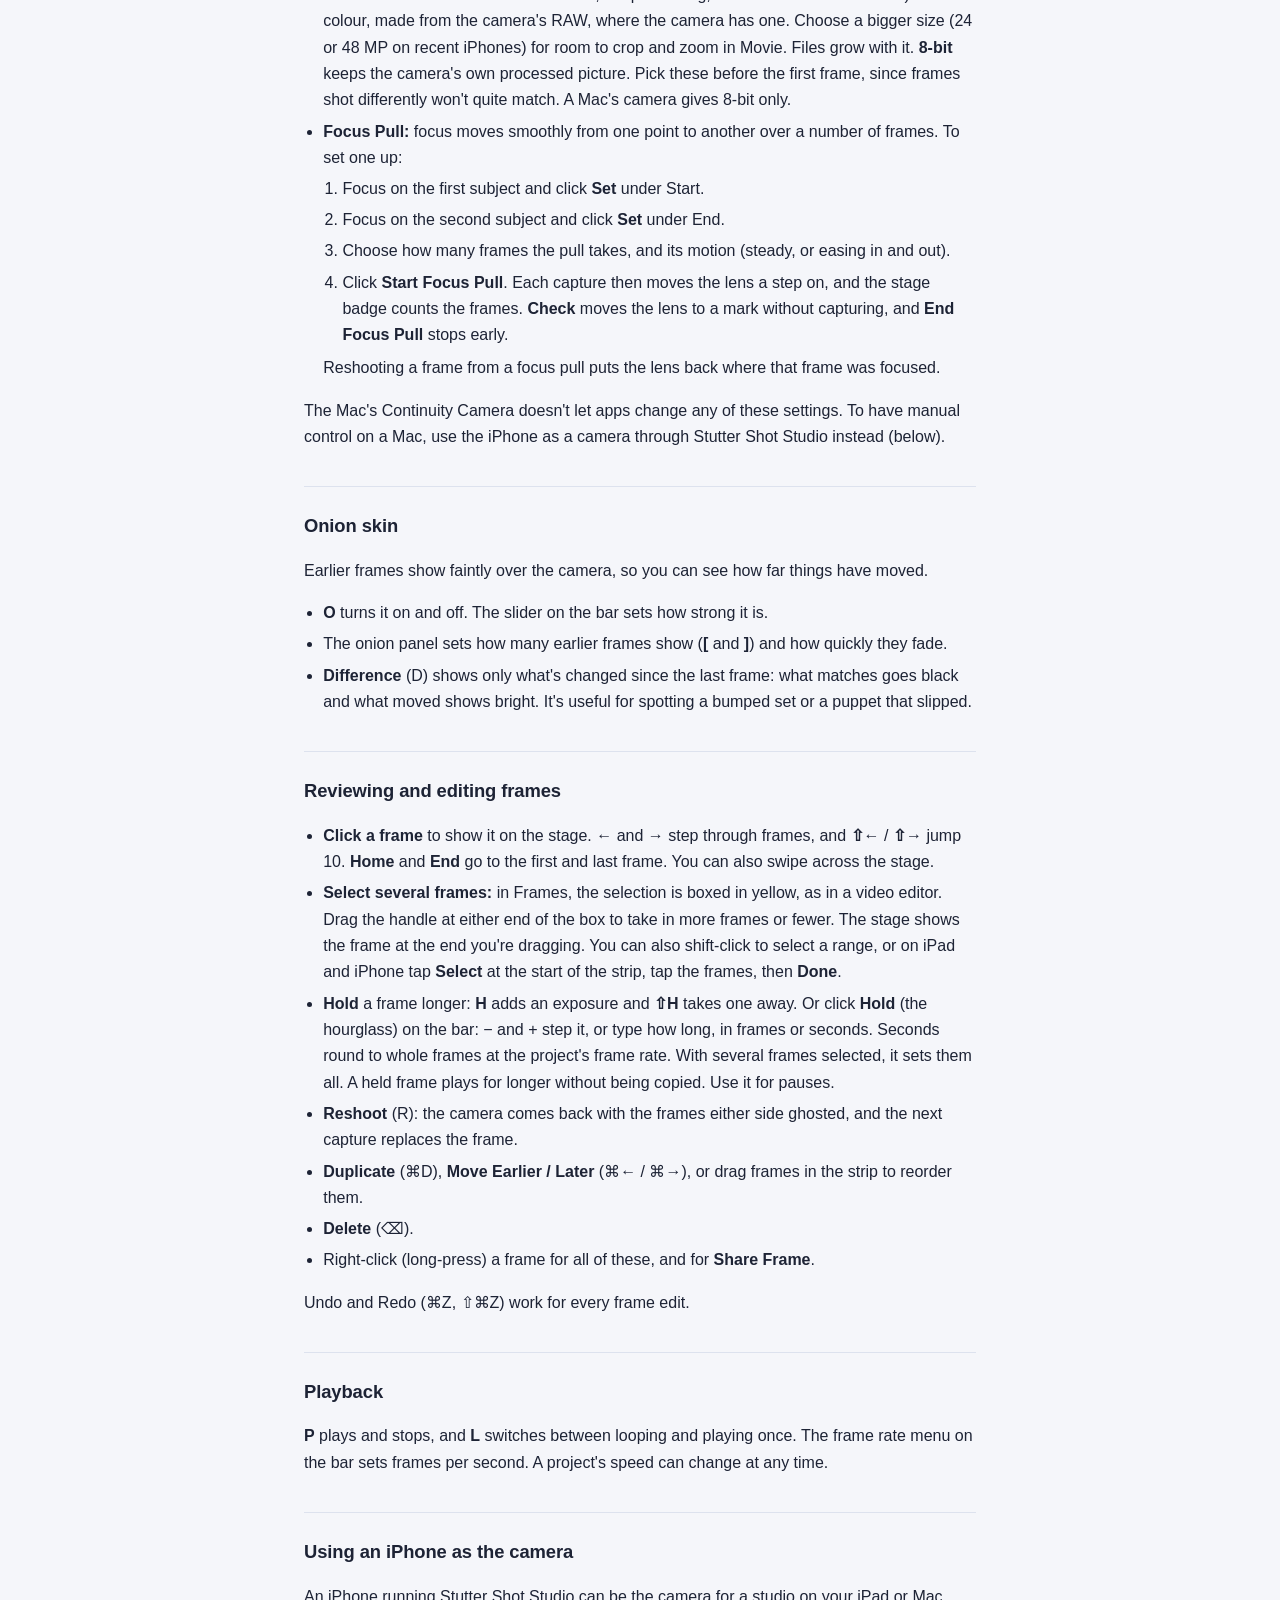
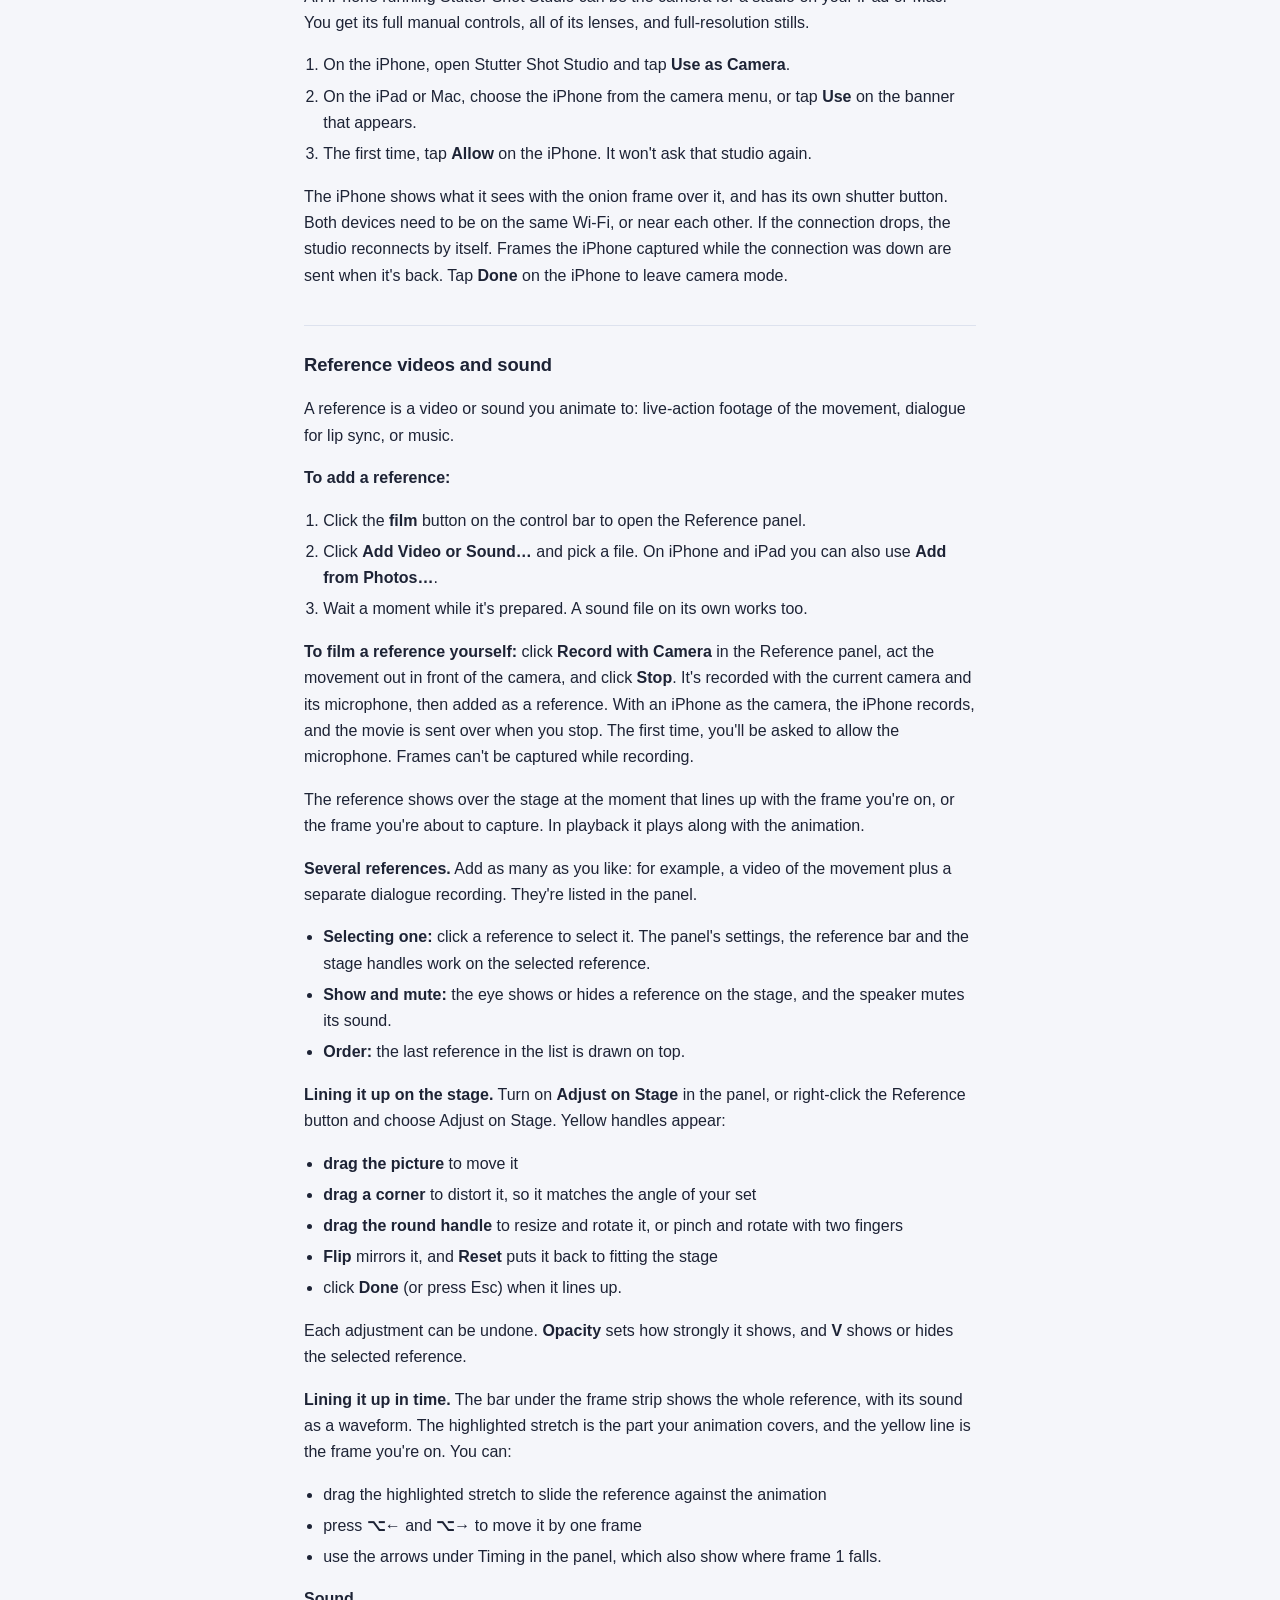
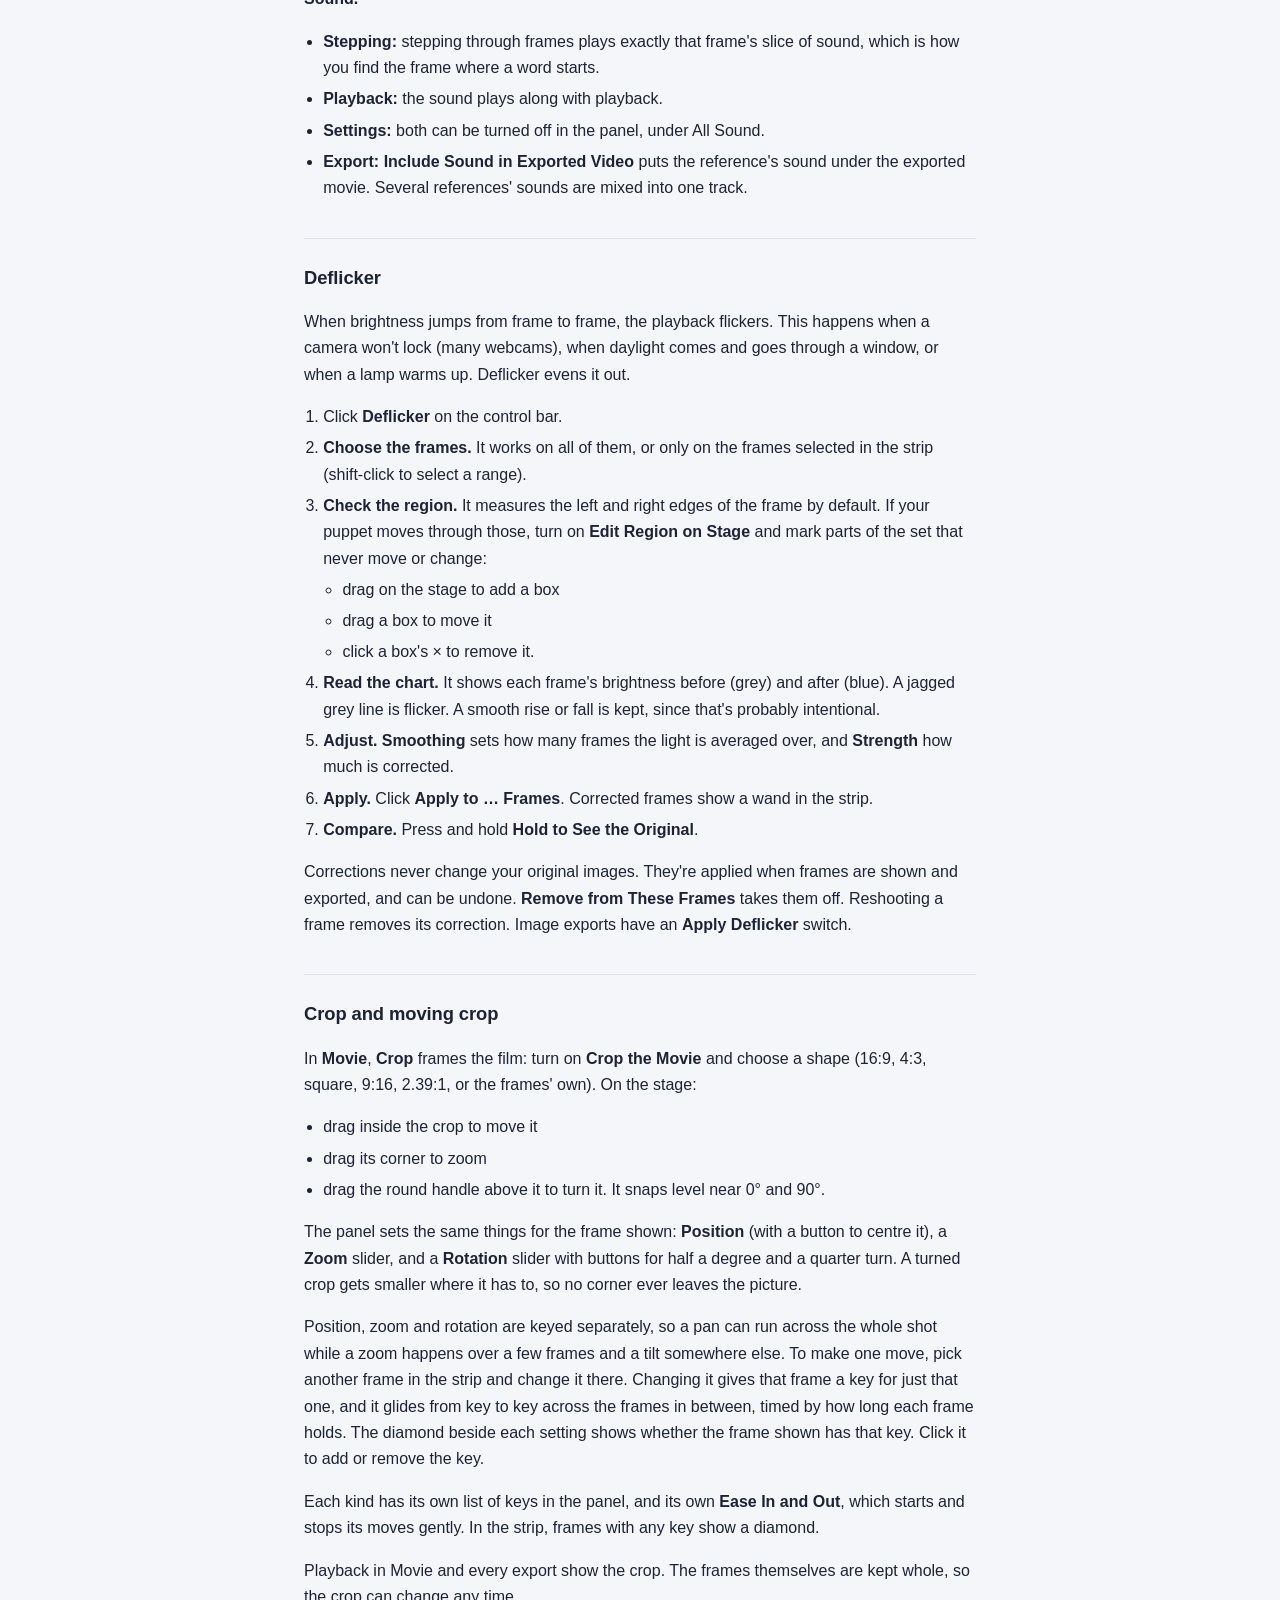
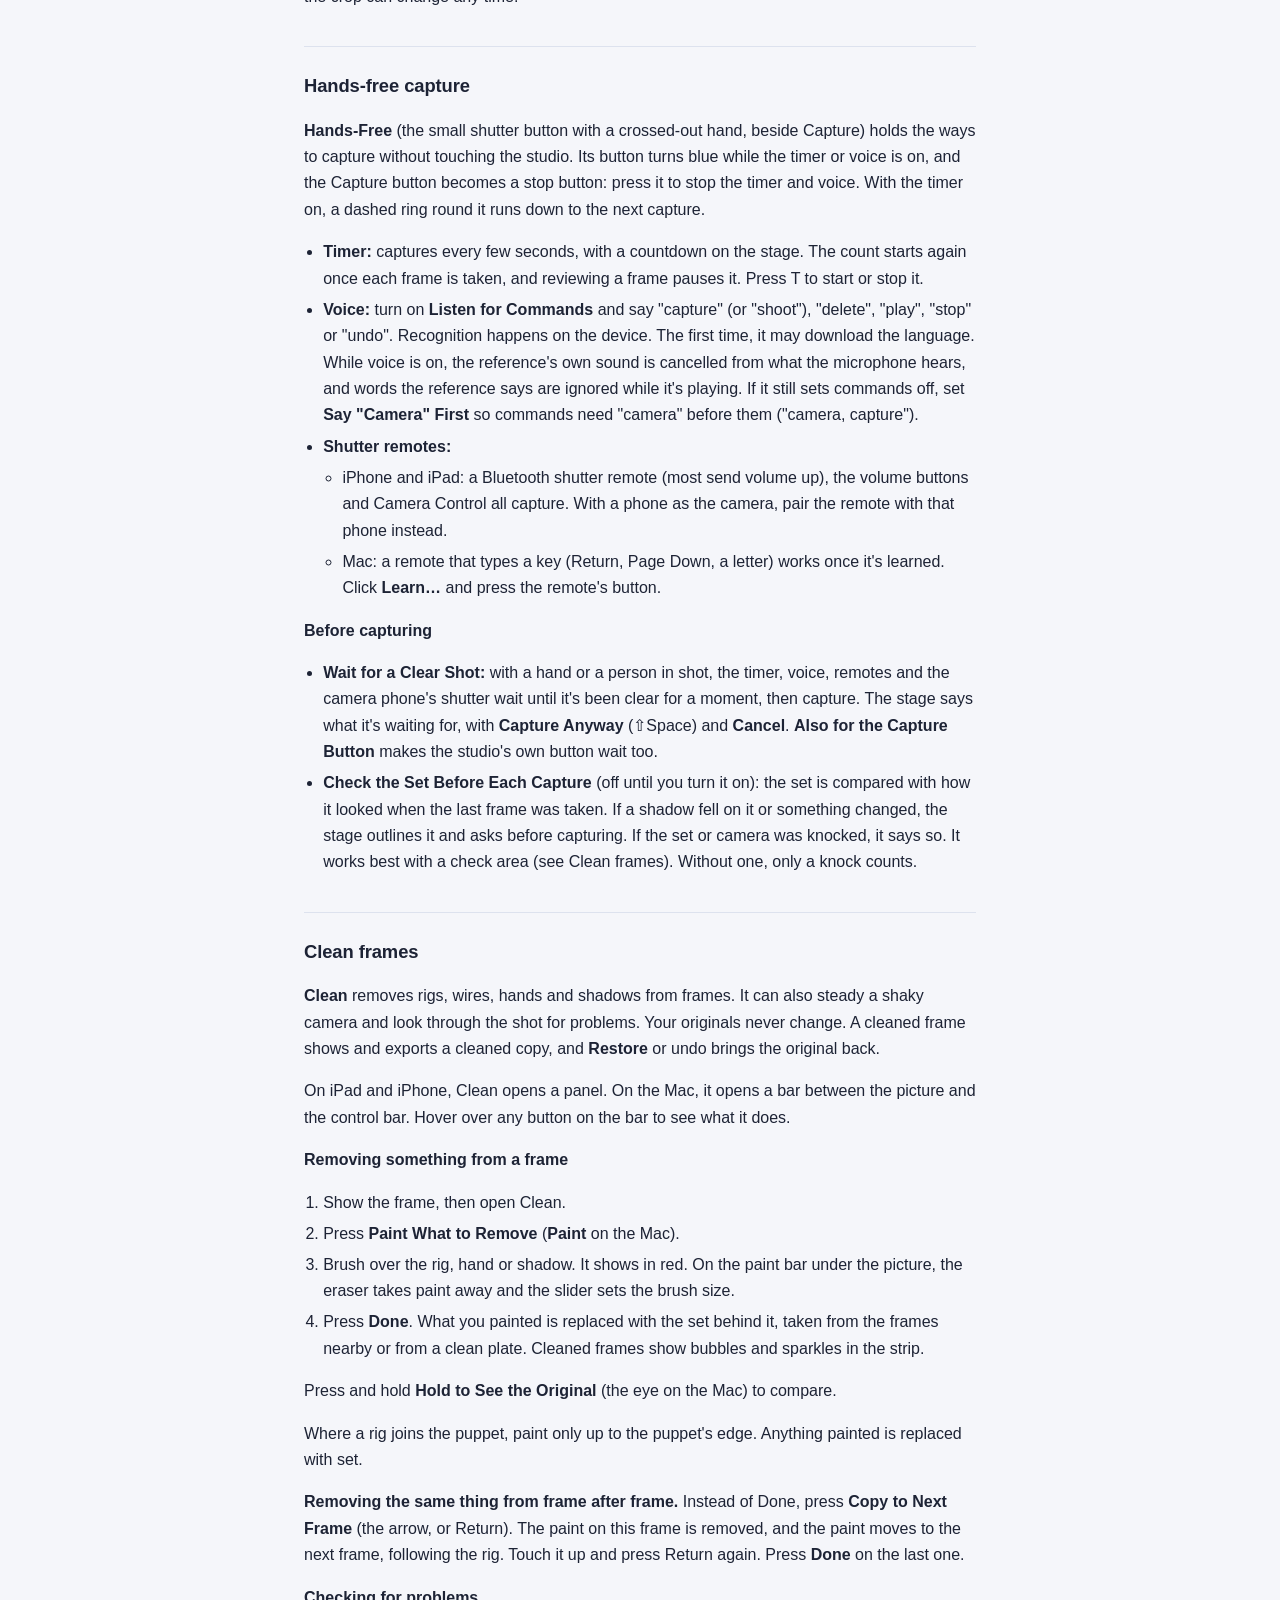
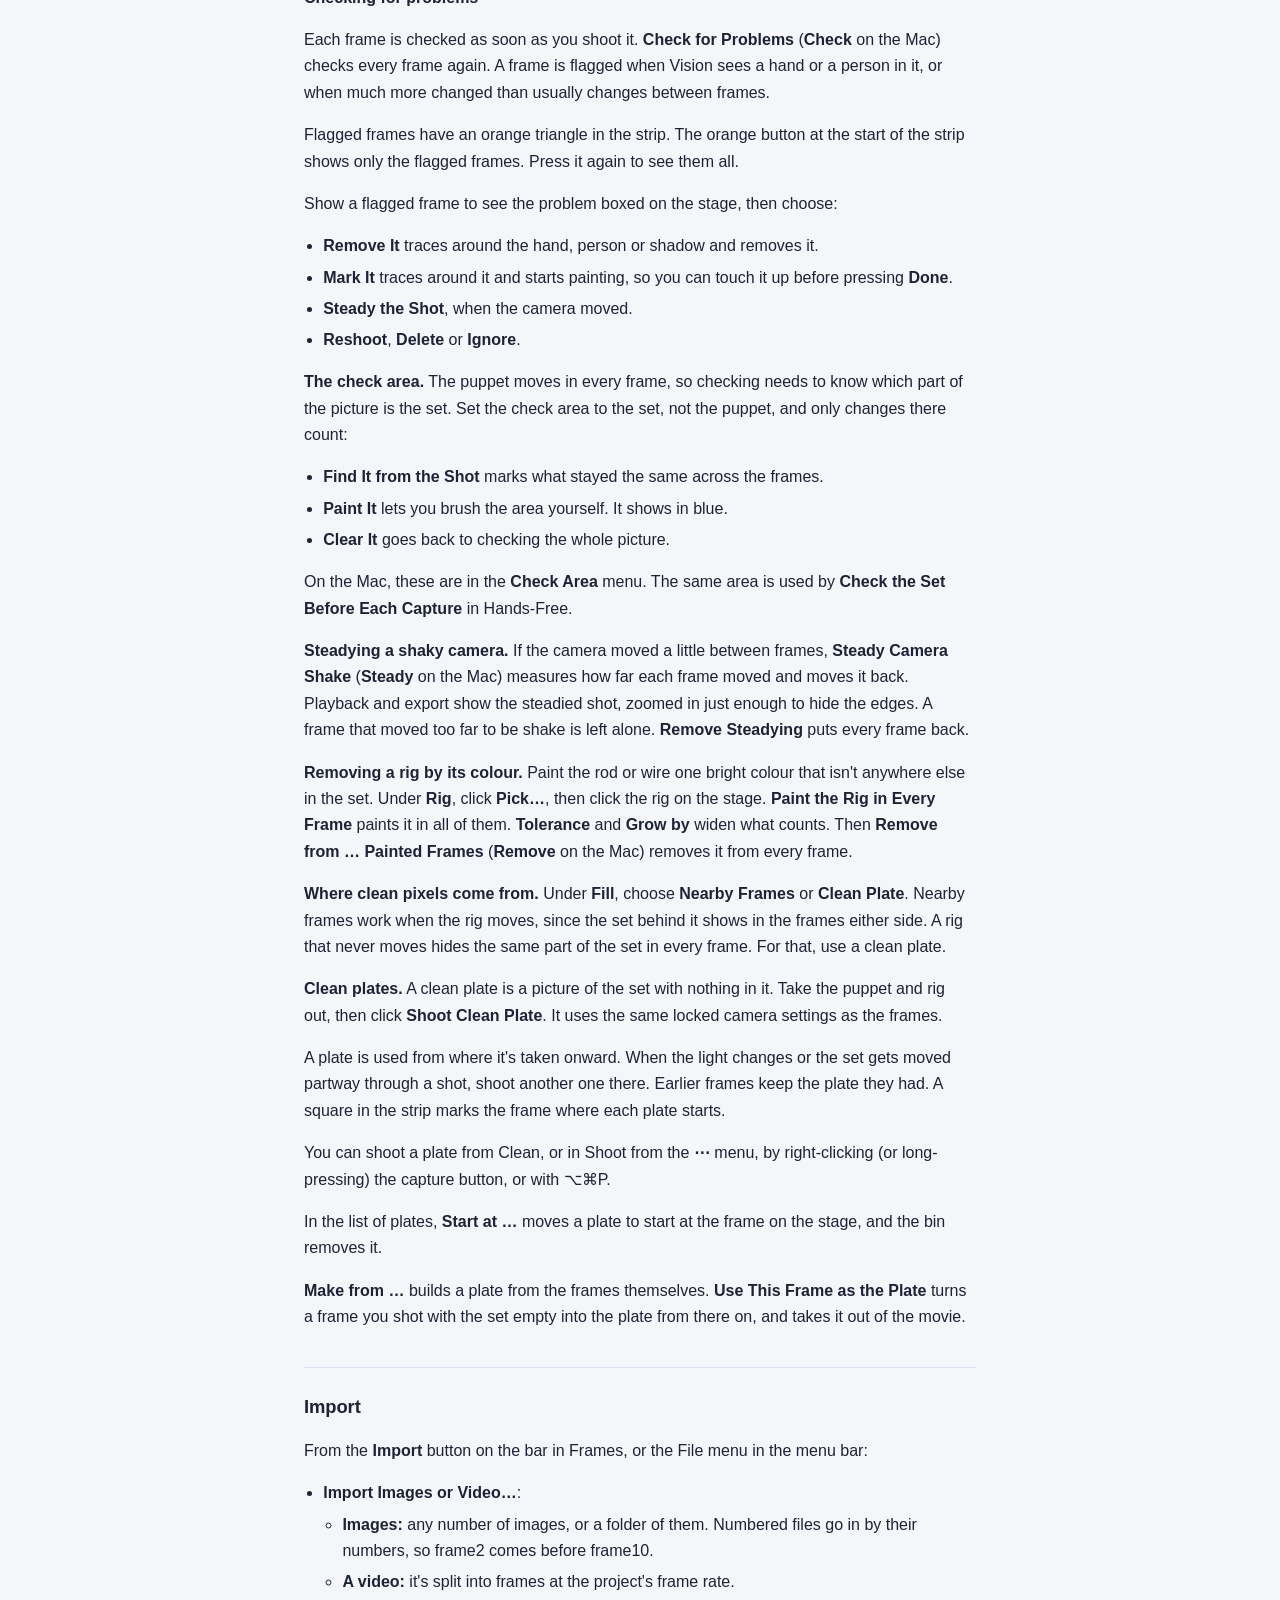
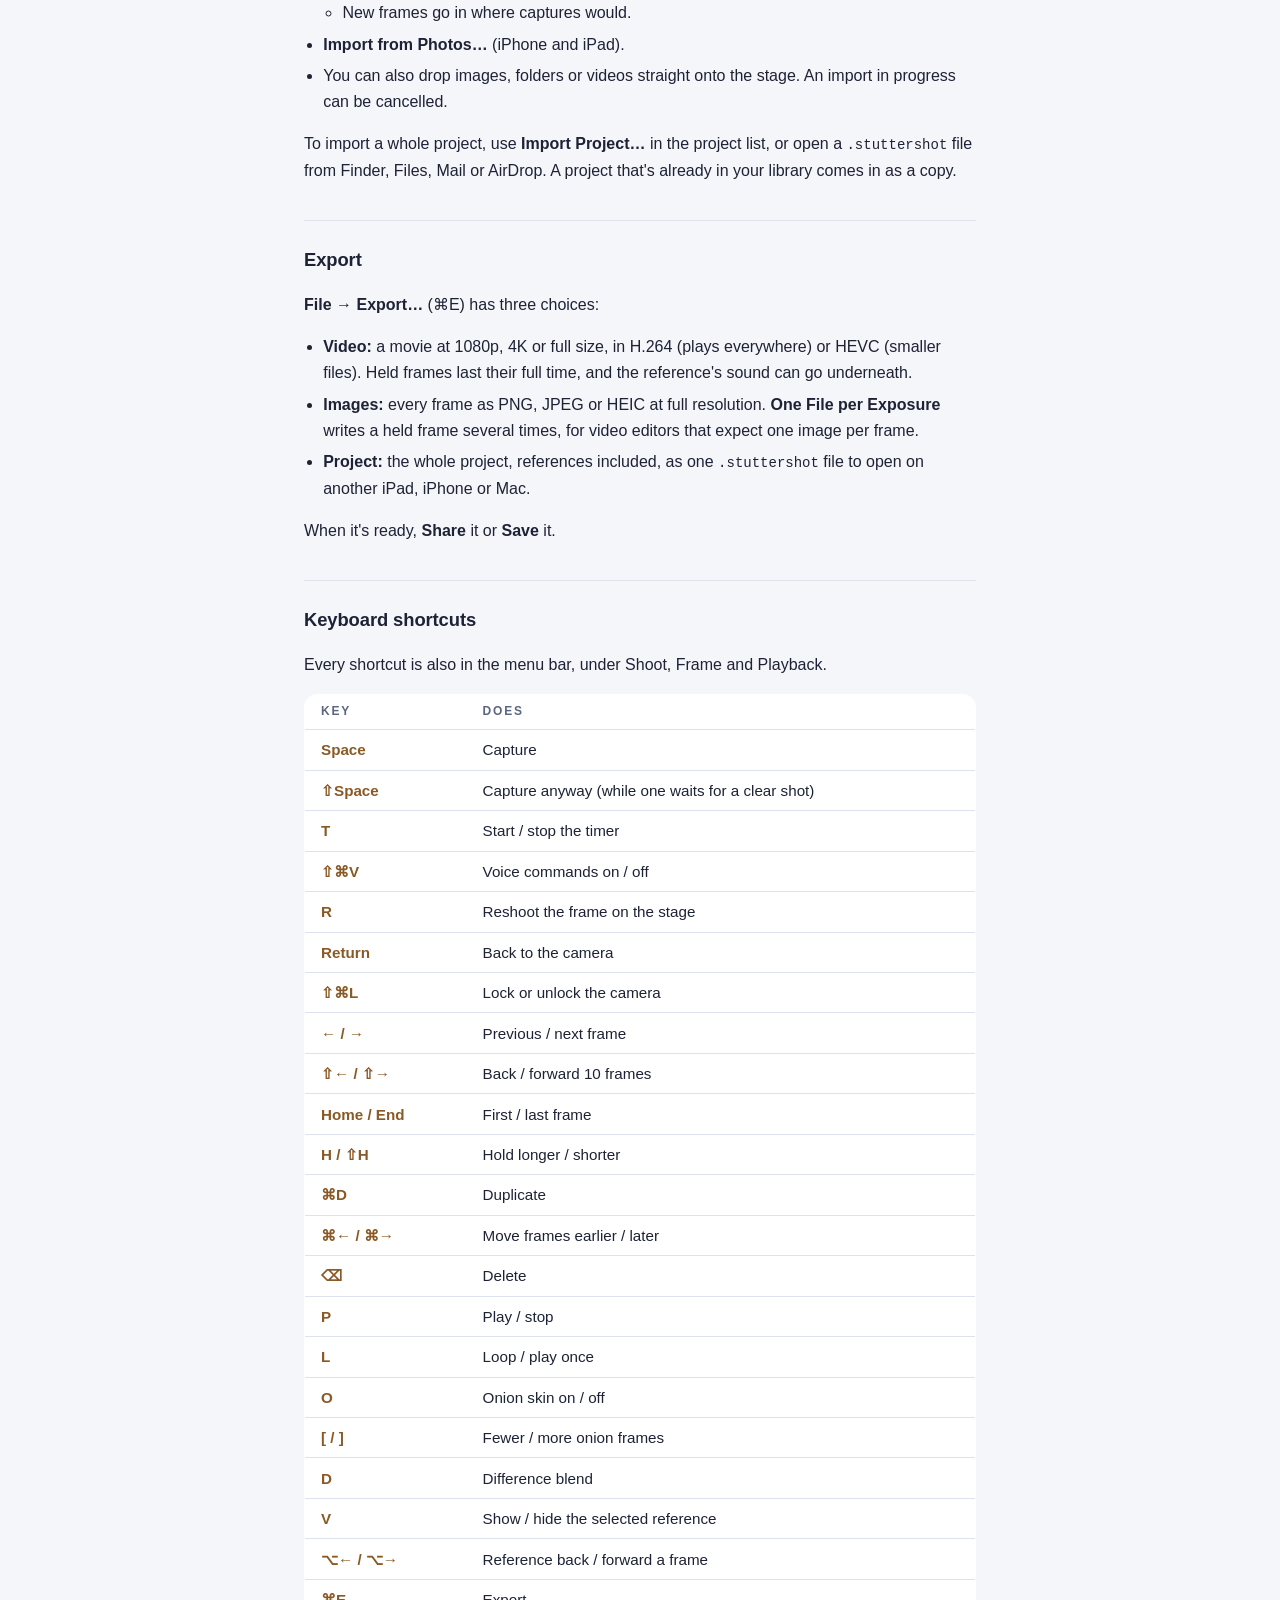
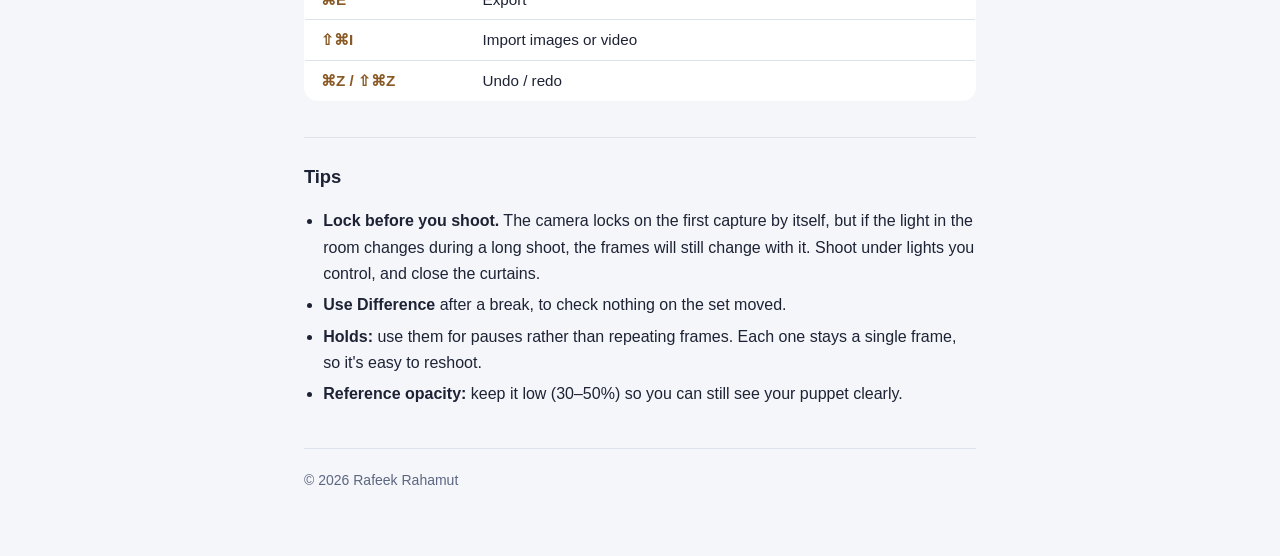
==== commit 780e3105: "Help: cleaning rewritten" ====
--- a/help.html
+++ b/help.html
@@ -60,7 +60,7 @@
 <li>Pose your scene and press <strong>Capture</strong> (the big red button, or Space). Move things a little, capture again, and repeat.</li>
 <li>Press <strong>Play</strong> (P) to watch it.</li>
 </ol>
-<p>Projects save as you work; there's no Save command. Undo (⌘Z) covers everything you do to frames.</p>
+<p>Projects save as you work. There's no Save command. Undo (⌘Z) covers everything you do to frames.</p>
 <p>Right-click (long-press) a project in the list to open it straight to <strong>Edit Frames</strong> or <strong>Edit Movie</strong>, to <strong>Export Movie</strong>, or to rename or delete it. You can also rename a project by clicking (tapping) its title at the top of the studio.</p>
 
 <h2 id="the-studio">The studio</h2>
@@ -73,9 +73,9 @@
 <p>To go back to the camera from Frames or Movie, choose <strong>Shoot</strong> at the top, or press Return.</p>
 <ul>
 <li><strong>The stage</strong>, at the top, shows the camera with earlier frames ghosted over it. When you pick a frame, the stage shows that frame instead.</li>
-<li><strong>The control bar</strong> holds everything you need while shooting, each control named underneath. On iPad it's a rail beside the stage; right-click or long-press the rail to move it to the other side. On iPhone held upright, the bar keeps the lens, onion skin, Hands-Free, capture and play; everything else, including which camera, is in the <strong>⋯</strong> menu. Turn an iPhone on its side and the stage takes the full height, with the controls down one side (long-press them to swap sides); the frames show down the other side while editing, and elsewhere a swipe across the stage steps through them. From left to right:<ul>
+<li><strong>The control bar</strong> holds everything you need while shooting, each control named underneath. On iPad it's a rail beside the stage. Right-click or long-press the rail to move it to the other side. On iPhone held upright, the bar keeps the lens, onion skin, Hands-Free, capture and play. Everything else, including which camera, is in the <strong>⋯</strong> menu. Turn an iPhone on its side and the stage takes the full height, with the controls down one side (long-press them to swap sides). The frames show down the other side while editing, and elsewhere a swipe across the stage steps through them. From left to right:<ul>
 <li><strong>Auto</strong> (the lock) and <strong>Camera</strong>, the camera settings panel, which also picks the camera and lens.</li>
-<li><strong>Onion:</strong> click to switch the onion skin on or off; the small arrow beside it opens its settings. The slider sets its strength.</li>
+<li><strong>Onion:</strong> click to switch the onion skin on or off. The small arrow beside it opens its settings. The slider sets its strength.</li>
 <li><strong>Reference:</strong> the reference videos panel.</li>
 <li><strong>Deflicker</strong> and <strong>Clean</strong> (below).</li>
 <li><strong>Frame rate</strong> (in Movie).</li>
@@ -83,7 +83,7 @@
 <li><strong>The frame on the stage:</strong> how long it holds (the hourglass), Reshoot, and Live.</li>
 <li><strong>Import</strong> and <strong>Export</strong> (in Frames). Movie has <strong>Export</strong>.</li>
 </ul></li>
-<li><strong>Panels</strong> open beside the stage, in the black space, so they don't cover the picture. On iPad they open on the rail's side; held upright, an iPad or iPhone opens them under the stage, which shrinks to keep the whole picture in view. Close one with the ✕ in its header, or its button again.</li>
+<li><strong>Panels</strong> open beside the stage, in the black space, so they don't cover the picture. On iPad they open on the rail's side. Held upright, an iPad or iPhone opens them under the stage, which shrinks to keep the whole picture in view. Close one with the ✕ in its header, or its button again.</li>
 <li><strong>When you're looking at a frame</strong> rather than the camera, the stage has a blue edge (orange while reshooting).</li>
 <li><strong>Tips</strong> appear in a strip under the stage, never over the picture.</li>
 <li><strong>The frame strip</strong> runs along the bottom. Each frame is numbered, and a held frame shows ×2, ×3 and so on. While the movie plays, a red playhead marks the frame on the stage, and the strip follows it.</li>
@@ -92,20 +92,20 @@
 
 <h2 id="shooting">Shooting</h2>
 <p><strong>Where captures go.</strong> New frames go at the end. To add frames somewhere else, click the frame they should follow: captures then go in after it and keep going in from there. A thin bar in the strip marks the spot. Press Return (or click <strong>Live</strong>) to go back to the camera.</p>
-<p><strong>The camera lock.</strong> On the first capture of a project, exposure, focus and white balance lock, so frames don't flicker as the light or the camera's automatic settings drift. The lock button shows whether they're locked; click it to go back to automatic, or to lock them again at the current values. The locked settings are saved with the project and come back when you reopen it, on the same camera.</p>
+<p><strong>The camera lock.</strong> On the first capture of a project, exposure, focus and white balance lock, so frames don't flicker as the light or the camera's automatic settings drift. The lock button shows whether they're locked. Click it to go back to automatic, or to lock them again at the current values. The locked settings are saved with the project and come back when you reopen it, on the same camera.</p>
 <p><strong>Which camera.</strong> Choose it from the camera menu on the bar (on an upright iPhone, the <strong>⋯</strong> menu). The choices are:</p>
 <ul>
-<li>the built-in camera;</li>
-<li>a USB camera;</li>
+<li>the built-in camera</li>
+<li>a USB camera</li>
 <li>an iPhone nearby in camera mode (see below).</li>
 </ul>
 <p>Stutter Shot Studio goes back to the camera you used last whenever it's available.</p>
-<p><strong>Cameras and lenses.</strong> The <strong>Camera</strong> picker at the top of the camera settings panel lists every camera, and each lens of the one in use (Back Camera 0.5×, 1×, 5×), in one list. On iPhone, the lens button on the bar shows the lens in use; tap it for the next one.</p>
+<p><strong>Cameras and lenses.</strong> The <strong>Camera</strong> picker at the top of the camera settings panel lists every camera, and each lens of the one in use (Back Camera 0.5×, 1×, 5×), in one list. On iPhone, the lens button on the bar shows the lens in use. Tap it for the next one.</p>
 <p><strong>The camera settings panel</strong> (the aperture button) shows the manual controls the camera supports. It covers exposure, ISO, shutter speed, aperture, focus and white balance, each automatic or set by hand. The panel also has:</p>
 <ul>
 <li><strong>Click on Image:</strong> choose whether a click on the live picture sets focus there, exposure there, both, or nothing. The setting stays put after a click.</li>
 <li><strong>Pick (the target or dropper beside Focus, Exposure and White Balance):</strong> sets just that one from the next click on the picture. For white balance, click something that should be white or grey.</li>
-<li><strong>Stills:</strong> the size and colour depth frames are kept at. New projects keep 4K stills (the camera's smallest size that's at least 3,840 pixels long, about 12 MP on an iPhone) in 10-bit colour, made from the camera's RAW, where the camera has one. Choose a bigger size (24 or 48 MP on recent iPhones) for room to crop and zoom in Movie; files grow with it. <strong>8-bit</strong> keeps the camera's own processed picture. Pick these before the first frame, since frames shot differently won't quite match. A Mac's camera gives 8-bit only.</li>
+<li><strong>Stills:</strong> the size and colour depth frames are kept at. New projects keep 4K stills (the camera's smallest size that's at least 3,840 pixels long, about 12 MP on an iPhone) in 10-bit colour, made from the camera's RAW, where the camera has one. Choose a bigger size (24 or 48 MP on recent iPhones) for room to crop and zoom in Movie. Files grow with it. <strong>8-bit</strong> keeps the camera's own processed picture. Pick these before the first frame, since frames shot differently won't quite match. A Mac's camera gives 8-bit only.</li>
 <li><strong>Focus Pull:</strong> focus moves smoothly from one point to another over a number of frames. To set one up:<ol>
 <li>Focus on the first subject and click <strong>Set</strong> under Start.</li>
 <li>Focus on the second subject and click <strong>Set</strong> under End.</li>
@@ -127,8 +127,8 @@
 <h2 id="reviewing-and-editing-frames">Reviewing and editing frames</h2>
 <ul>
 <li><strong>Click a frame</strong> to show it on the stage. <strong>←</strong> and <strong>→</strong> step through frames, and <strong>⇧←</strong> / <strong>⇧→</strong> jump 10. <strong>Home</strong> and <strong>End</strong> go to the first and last frame. You can also swipe across the stage.</li>
-<li><strong>Select several frames:</strong> in Frames, the selection is boxed in yellow, as in a video editor. Drag the handle at either end of the box to take in more frames or fewer; the stage shows the frame at the end you're dragging. You can also shift-click to select a range, or on iPad and iPhone tap <strong>Select</strong> at the start of the strip, tap the frames, then <strong>Done</strong>.</li>
-<li><strong>Hold</strong> a frame longer: <strong>H</strong> adds an exposure and <strong>⇧H</strong> takes one away. Or click <strong>Hold</strong> (the hourglass) on the bar: − and + step it, or type how long, in frames or seconds; seconds round to whole frames at the project's frame rate. With several frames selected, it sets them all. A held frame plays for longer without being copied. Use it for pauses.</li>
+<li><strong>Select several frames:</strong> in Frames, the selection is boxed in yellow, as in a video editor. Drag the handle at either end of the box to take in more frames or fewer. The stage shows the frame at the end you're dragging. You can also shift-click to select a range, or on iPad and iPhone tap <strong>Select</strong> at the start of the strip, tap the frames, then <strong>Done</strong>.</li>
+<li><strong>Hold</strong> a frame longer: <strong>H</strong> adds an exposure and <strong>⇧H</strong> takes one away. Or click <strong>Hold</strong> (the hourglass) on the bar: − and + step it, or type how long, in frames or seconds. Seconds round to whole frames at the project's frame rate. With several frames selected, it sets them all. A held frame plays for longer without being copied. Use it for pauses.</li>
 <li><strong>Reshoot</strong> (R): the camera comes back with the frames either side ghosted, and the next capture replaces the frame.</li>
 <li><strong>Duplicate</strong> (⌘D), <strong>Move Earlier / Later</strong> (⌘← / ⌘→), or drag frames in the strip to reorder them.</li>
 <li><strong>Delete</strong> (⌫).</li>
@@ -137,7 +137,7 @@
 <p>Undo and Redo (⌘Z, ⇧⌘Z) work for every frame edit.</p>
 
 <h2 id="playback">Playback</h2>
-<p><strong>P</strong> plays and stops, and <strong>L</strong> switches between looping and playing once. The frame rate menu on the bar sets frames per second; a project's speed can change at any time.</p>
+<p><strong>P</strong> plays and stops, and <strong>L</strong> switches between looping and playing once. The frame rate menu on the bar sets frames per second. A project's speed can change at any time.</p>
 
 <h2 id="using-an-iphone-as-the-camera">Using an iPhone as the camera</h2>
 <p>An iPhone running Stutter Shot Studio can be the camera for a studio on your iPad or Mac. You get its full manual controls, all of its lenses, and full-resolution stills.</p>
@@ -166,17 +166,17 @@
 </ul>
 <p><strong>Lining it up on the stage.</strong> Turn on <strong>Adjust on Stage</strong> in the panel, or right-click the Reference button and choose Adjust on Stage. Yellow handles appear:</p>
 <ul>
-<li><strong>drag the picture</strong> to move it;</li>
-<li><strong>drag a corner</strong> to distort it, so it matches the angle of your set;</li>
-<li><strong>drag the round handle</strong> to resize and rotate it, or pinch and rotate with two fingers;</li>
-<li><strong>Flip</strong> mirrors it, and <strong>Reset</strong> puts it back to fitting the stage;</li>
+<li><strong>drag the picture</strong> to move it</li>
+<li><strong>drag a corner</strong> to distort it, so it matches the angle of your set</li>
+<li><strong>drag the round handle</strong> to resize and rotate it, or pinch and rotate with two fingers</li>
+<li><strong>Flip</strong> mirrors it, and <strong>Reset</strong> puts it back to fitting the stage</li>
 <li>click <strong>Done</strong> (or press Esc) when it lines up.</li>
 </ul>
 <p>Each adjustment can be undone. <strong>Opacity</strong> sets how strongly it shows, and <strong>V</strong> shows or hides the selected reference.</p>
 <p><strong>Lining it up in time.</strong> The bar under the frame strip shows the whole reference, with its sound as a waveform. The highlighted stretch is the part your animation covers, and the yellow line is the frame you're on. You can:</p>
 <ul>
-<li>drag the highlighted stretch to slide the reference against the animation;</li>
-<li>press <strong>⌥←</strong> and <strong>⌥→</strong> to move it by one frame;</li>
+<li>drag the highlighted stretch to slide the reference against the animation</li>
+<li>press <strong>⌥←</strong> and <strong>⌥→</strong> to move it by one frame</li>
 <li>use the arrows under Timing in the panel, which also show where frame 1 falls.</li>
 </ul>
 <p><strong>Sound.</strong></p>
@@ -193,8 +193,8 @@
 <li>Click <strong>Deflicker</strong> on the control bar.</li>
 <li><strong>Choose the frames.</strong> It works on all of them, or only on the frames selected in the strip (shift-click to select a range).</li>
 <li><strong>Check the region.</strong> It measures the left and right edges of the frame by default. If your puppet moves through those, turn on <strong>Edit Region on Stage</strong> and mark parts of the set that never move or change:<ul>
-<li>drag on the stage to add a box;</li>
-<li>drag a box to move it;</li>
+<li>drag on the stage to add a box</li>
+<li>drag a box to move it</li>
 <li>click a box's × to remove it.</li>
 </ul></li>
 <li><strong>Read the chart.</strong> It shows each frame's brightness before (grey) and after (blue). A jagged grey line is flicker. A smooth rise or fall is kept, since that's probably intentional.</li>
@@ -207,12 +207,12 @@
 <h2 id="crop-and-moving-crop">Crop and moving crop</h2>
 <p>In <strong>Movie</strong>, <strong>Crop</strong> frames the film: turn on <strong>Crop the Movie</strong> and choose a shape (16:9, 4:3, square, 9:16, 2.39:1, or the frames' own). On the stage:</p>
 <ul>
-<li>drag inside the crop to move it;</li>
-<li>drag its corner to zoom;</li>
+<li>drag inside the crop to move it</li>
+<li>drag its corner to zoom</li>
 <li>drag the round handle above it to turn it. It snaps level near 0° and 90°.</li>
 </ul>
 <p>The panel sets the same things for the frame shown: <strong>Position</strong> (with a button to centre it), a <strong>Zoom</strong> slider, and a <strong>Rotation</strong> slider with buttons for half a degree and a quarter turn. A turned crop gets smaller where it has to, so no corner ever leaves the picture.</p>
-<p>Position, zoom and rotation are keyed separately, so a pan can run across the whole shot while a zoom happens over a few frames and a tilt somewhere else. To make one move, pick another frame in the strip and change it there. Changing it gives that frame a key for just that one, and it glides from key to key across the frames in between, timed by how long each frame holds. The diamond beside each setting shows whether the frame shown has that key; click it to add or remove the key.</p>
+<p>Position, zoom and rotation are keyed separately, so a pan can run across the whole shot while a zoom happens over a few frames and a tilt somewhere else. To make one move, pick another frame in the strip and change it there. Changing it gives that frame a key for just that one, and it glides from key to key across the frames in between, timed by how long each frame holds. The diamond beside each setting shows whether the frame shown has that key. Click it to add or remove the key.</p>
 <p>Each kind has its own list of keys in the panel, and its own <strong>Ease In and Out</strong>, which starts and stops its moves gently. In the strip, frames with any key show a diamond.</p>
 <p>Playback in Movie and every export show the crop. The frames themselves are kept whole, so the crop can change any time.</p>
 
@@ -220,7 +220,7 @@
 <p><strong>Hands-Free</strong> (the small shutter button with a crossed-out hand, beside Capture) holds the ways to capture without touching the studio. Its button turns blue while the timer or voice is on, and the Capture button becomes a stop button: press it to stop the timer and voice. With the timer on, a dashed ring round it runs down to the next capture.</p>
 <ul>
 <li><strong>Timer:</strong> captures every few seconds, with a countdown on the stage. The count starts again once each frame is taken, and reviewing a frame pauses it. Press T to start or stop it.</li>
-<li><strong>Voice:</strong> turn on <strong>Listen for Commands</strong> and say "capture" (or "shoot"), "delete", "play", "stop" or "undo". Recognition happens on the device; the first time, it may download the language. While voice is on, the reference's own sound is cancelled from what the microphone hears, and words the reference says are ignored while it's playing. If it still sets commands off, set <strong>Say "Camera" First</strong> so commands need "camera" before them ("camera, capture").</li>
+<li><strong>Voice:</strong> turn on <strong>Listen for Commands</strong> and say "capture" (or "shoot"), "delete", "play", "stop" or "undo". Recognition happens on the device. The first time, it may download the language. While voice is on, the reference's own sound is cancelled from what the microphone hears, and words the reference says are ignored while it's playing. If it still sets commands off, set <strong>Say "Camera" First</strong> so commands need "camera" before them ("camera, capture").</li>
 <li><strong>Shutter remotes:</strong><ul>
 <li>iPhone and iPad: a Bluetooth shutter remote (most send volume up), the volume buttons and Camera Control all capture. With a phone as the camera, pair the remote with that phone instead.</li>
 <li>Mac: a remote that types a key (Return, Page Down, a letter) works once it's learned. Click <strong>Learn…</strong> and press the remote's button.</li>
@@ -229,42 +229,47 @@
 <p><strong>Before capturing</strong></p>
 <ul>
 <li><strong>Wait for a Clear Shot:</strong> with a hand or a person in shot, the timer, voice, remotes and the camera phone's shutter wait until it's been clear for a moment, then capture. The stage says what it's waiting for, with <strong>Capture Anyway</strong> (⇧Space) and <strong>Cancel</strong>. <strong>Also for the Capture Button</strong> makes the studio's own button wait too.</li>
-<li><strong>Check the Set Before Each Capture</strong> (off until you turn it on): the set is compared with how it looked when the last frame was taken. If a shadow fell on it or something changed, the stage outlines it and asks before capturing; if the set or camera was knocked, it says so. It works best with a set mask (see Clean frames); without one, only a knock counts.</li>
+<li><strong>Check the Set Before Each Capture</strong> (off until you turn it on): the set is compared with how it looked when the last frame was taken. If a shadow fell on it or something changed, the stage outlines it and asks before capturing. If the set or camera was knocked, it says so. It works best with a check area (see Clean frames). Without one, only a knock counts.</li>
 </ul>
 
 <h2 id="clean-frames">Clean frames</h2>
-<p><strong>Clean</strong> on the control bar removes rigs, wires, hands and shadows from frames, steadies a shaky camera, and can look through the shot for problems. Like deflicker, it never changes your originals: a cleaned frame shows and exports a cleaned copy, and <strong>Restore the Original</strong> or undo brings the original back.</p>
-<p>The panel's first part works on the frame on the stage; the next on the whole shot (or the frames selected in the strip). On the Mac, Clean opens as a bar between the picture and the control bar instead: <strong>Paint</strong>, <strong>Remove</strong> and the eye (hold to see the original) for this frame; <strong>Check</strong>, <strong>Steady</strong> and <strong>Remove</strong> for the shot; <strong>Fill</strong>, <strong>Rig</strong>, <strong>Set</strong> and <strong>Plate</strong> for the rest. Hover over a button to see what it does.</p>
-<p><strong>Cleaning the frame you're looking at</strong></p>
-<ol>
-<li>Press <strong>Paint What to Remove</strong> (<strong>Paint</strong> on the Mac) and brush over the rig, hand or shadow; it shows in red. On the paint bar under the picture, the eraser takes some back, the slider sets the brush size, and <strong>Done</strong> stops painting.</li>
-<li>Press <strong>Remove</strong> (bubbles and sparkles) on the paint bar (or <strong>Remove What's Painted</strong> in the panel). The painted area is filled with the set from nearby frames, or a clean plate (under <strong>Removing</strong>). Cleaned frames show bubbles and sparkles in the strip.</li>
-<li>Press and hold <strong>Hold to See the Original</strong> to compare.</li>
-</ol>
-<p>To carry on to the next frame, press <strong>Copy to Next Frame</strong> (Return, the arrow to a frame) on the paint bar instead of Remove: the paint moves to the next frame, following the rig, and fits itself to it. Touch it up and press Return again, then <strong>Remove from … Painted Frames</strong> does them all.</p>
-<p><strong>Steadying a shaky camera.</strong> If the camera moved a little between frames (shooting handheld, or a bumped tripod), <strong>Steady Camera Shake</strong> measures how far each frame moved and moves it back. Playback and export show the steadied shot, zoomed in just enough to hide the edges; the frame on the stage on its own shows as it was shot. A frame that moved too far to be shake is left alone. <strong>Remove Steadying</strong> puts it back.</p>
-<p><strong>Rig colour.</strong> Paint the rod or wire one bright colour that isn't anywhere else in the set. Click <strong>Pick…</strong>, click the rig on the stage, then <strong>Paint the Rig in Every Frame</strong>. <strong>Tolerance</strong> and <strong>Grow by</strong> widen what counts. It adds to anything already painted.</p>
+<p><strong>Clean</strong> removes rigs, wires, hands and shadows from frames. It can also steady a shaky camera and look through the shot for problems. Your originals never change. A cleaned frame shows and exports a cleaned copy, and <strong>Restore</strong> or undo brings the original back.</p>
+<p>On iPad and iPhone, Clean opens a panel. On the Mac, it opens a bar between the picture and the control bar. Hover over any button on the bar to see what it does.</p>
+<p><strong>Removing something from a frame</strong></p>
+<ol>
+<li>Show the frame, then open Clean.</li>
+<li>Press <strong>Paint What to Remove</strong> (<strong>Paint</strong> on the Mac).</li>
+<li>Brush over the rig, hand or shadow. It shows in red. On the paint bar under the picture, the eraser takes paint away and the slider sets the brush size.</li>
+<li>Press <strong>Done</strong>. What you painted is replaced with the set behind it, taken from the frames nearby or from a clean plate. Cleaned frames show bubbles and sparkles in the strip.</li>
+</ol>
+<p>Press and hold <strong>Hold to See the Original</strong> (the eye on the Mac) to compare.</p>
+<p>Where a rig joins the puppet, paint only up to the puppet's edge. Anything painted is replaced with set.</p>
+<p><strong>Removing the same thing from frame after frame.</strong> Instead of Done, press <strong>Copy to Next Frame</strong> (the arrow, or Return). The paint on this frame is removed, and the paint moves to the next frame, following the rig. Touch it up and press Return again. Press <strong>Done</strong> on the last one.</p>
 <p><strong>Checking for problems</strong></p>
-<ol>
-<li>Each frame is checked as soon as you shoot it, or click <strong>Check for Problems</strong> to check them all. Each frame is compared with the two either side. A frame where much more changed than usually changes between frames (your puppet moving) is flagged, and so is one where Vision sees a hand or a person.</li>
-<li>Flagged frames get an orange triangle in the strip and are listed in the panel. Click one to see the problem boxed on the stage. The orange button at the start of the strip, showing how many are flagged, shows only those frames; click it again to see them all.</li>
-<li>Choose <strong>Mark It</strong> (paints the problem, to remove it), <strong>Steady the Shot</strong> (when the set moved), <strong>Reshoot</strong>, <strong>Delete</strong> or <strong>Ignore</strong>.</li>
-</ol>
-<p>For a busy shot, set the <strong>Set Mask</strong> first: <strong>Suggest from the Shot</strong> finds what stayed the same, and <strong>Paint the Set</strong> (<strong>Set</strong> on the Mac) adds to it or takes away. Then only changes to the set count.</p>
-<p><strong>Removing</strong> sets where clean pixels come from: <strong>Nearby Frames</strong> (the frames either side, where the rig has moved off the set behind it) or <strong>Clean Plate</strong>.</p>
-<p>A rig that never moves leaves the set behind it unseen in every frame. The panel says so, and a clean plate fixes it: take the puppet and rig out and click <strong>Shoot Clean Plate</strong>, which uses the same locked camera settings.</p>
-<p><strong>Clean plates at any time.</strong> A plate is used from where it's taken onward, so when the light changes or the set gets moved partway through a shot, shoot another one there. Earlier frames keep the plate they had. You can shoot a plate:</p>
-<ul>
-<li>from the Clean panel;</li>
-<li>in Shoot, from the <strong>⋯</strong> menu, by right-clicking (or long-pressing) the capture button, or with ⌥⌘P.</li>
-</ul>
-<p>It comes in where the next frame will go. A square in the strip marks the frame where each plate starts. In the Clean panel's list of plates:</p>
-<ul>
-<li><strong>Start at …</strong> moves a plate to start at the frame on the stage;</li>
-<li>the bin removes a plate.</li>
-</ul>
-<p><strong>Make from …</strong> builds a plate from the frames themselves instead (the selected frames, or all of them) and uses it from the first of them. <strong>Use This Frame as the Plate</strong> turns a frame you shot with the set empty into the plate from there on, and takes it out of the movie.</p>
-<p>Where a rig joins the puppet, the paint overlaps the puppet a little, and that part gets filled with set too. Erase it there before removing.</p>
+<p>Each frame is checked as soon as you shoot it. <strong>Check for Problems</strong> (<strong>Check</strong> on the Mac) checks every frame again. A frame is flagged when Vision sees a hand or a person in it, or when much more changed than usually changes between frames.</p>
+<p>Flagged frames have an orange triangle in the strip. The orange button at the start of the strip shows only the flagged frames. Press it again to see them all.</p>
+<p>Show a flagged frame to see the problem boxed on the stage, then choose:</p>
+<ul>
+<li><strong>Remove It</strong> traces around the hand, person or shadow and removes it.</li>
+<li><strong>Mark It</strong> traces around it and starts painting, so you can touch it up before pressing <strong>Done</strong>.</li>
+<li><strong>Steady the Shot</strong>, when the camera moved.</li>
+<li><strong>Reshoot</strong>, <strong>Delete</strong> or <strong>Ignore</strong>.</li>
+</ul>
+<p><strong>The check area.</strong> The puppet moves in every frame, so checking needs to know which part of the picture is the set. Set the check area to the set, not the puppet, and only changes there count:</p>
+<ul>
+<li><strong>Find It from the Shot</strong> marks what stayed the same across the frames.</li>
+<li><strong>Paint It</strong> lets you brush the area yourself. It shows in blue.</li>
+<li><strong>Clear It</strong> goes back to checking the whole picture.</li>
+</ul>
+<p>On the Mac, these are in the <strong>Check Area</strong> menu. The same area is used by <strong>Check the Set Before Each Capture</strong> in Hands-Free.</p>
+<p><strong>Steadying a shaky camera.</strong> If the camera moved a little between frames, <strong>Steady Camera Shake</strong> (<strong>Steady</strong> on the Mac) measures how far each frame moved and moves it back. Playback and export show the steadied shot, zoomed in just enough to hide the edges. A frame that moved too far to be shake is left alone. <strong>Remove Steadying</strong> puts every frame back.</p>
+<p><strong>Removing a rig by its colour.</strong> Paint the rod or wire one bright colour that isn't anywhere else in the set. Under <strong>Rig</strong>, click <strong>Pick…</strong>, then click the rig on the stage. <strong>Paint the Rig in Every Frame</strong> paints it in all of them. <strong>Tolerance</strong> and <strong>Grow by</strong> widen what counts. Then <strong>Remove from … Painted Frames</strong> (<strong>Remove</strong> on the Mac) removes it from every frame.</p>
+<p><strong>Where clean pixels come from.</strong> Under <strong>Fill</strong>, choose <strong>Nearby Frames</strong> or <strong>Clean Plate</strong>. Nearby frames work when the rig moves, since the set behind it shows in the frames either side. A rig that never moves hides the same part of the set in every frame. For that, use a clean plate.</p>
+<p><strong>Clean plates.</strong> A clean plate is a picture of the set with nothing in it. Take the puppet and rig out, then click <strong>Shoot Clean Plate</strong>. It uses the same locked camera settings as the frames.</p>
+<p>A plate is used from where it's taken onward. When the light changes or the set gets moved partway through a shot, shoot another one there. Earlier frames keep the plate they had. A square in the strip marks the frame where each plate starts.</p>
+<p>You can shoot a plate from Clean, or in Shoot from the <strong>⋯</strong> menu, by right-clicking (or long-pressing) the capture button, or with ⌥⌘P.</p>
+<p>In the list of plates, <strong>Start at …</strong> moves a plate to start at the frame on the stage, and the bin removes it.</p>
+<p><strong>Make from …</strong> builds a plate from the frames themselves. <strong>Use This Frame as the Plate</strong> turns a frame you shot with the set empty into the plate from there on, and takes it out of the movie.</p>
 
 <h2 id="import">Import</h2>
 <p>From the <strong>Import</strong> button on the bar in Frames, or the File menu in the menu bar:</p>
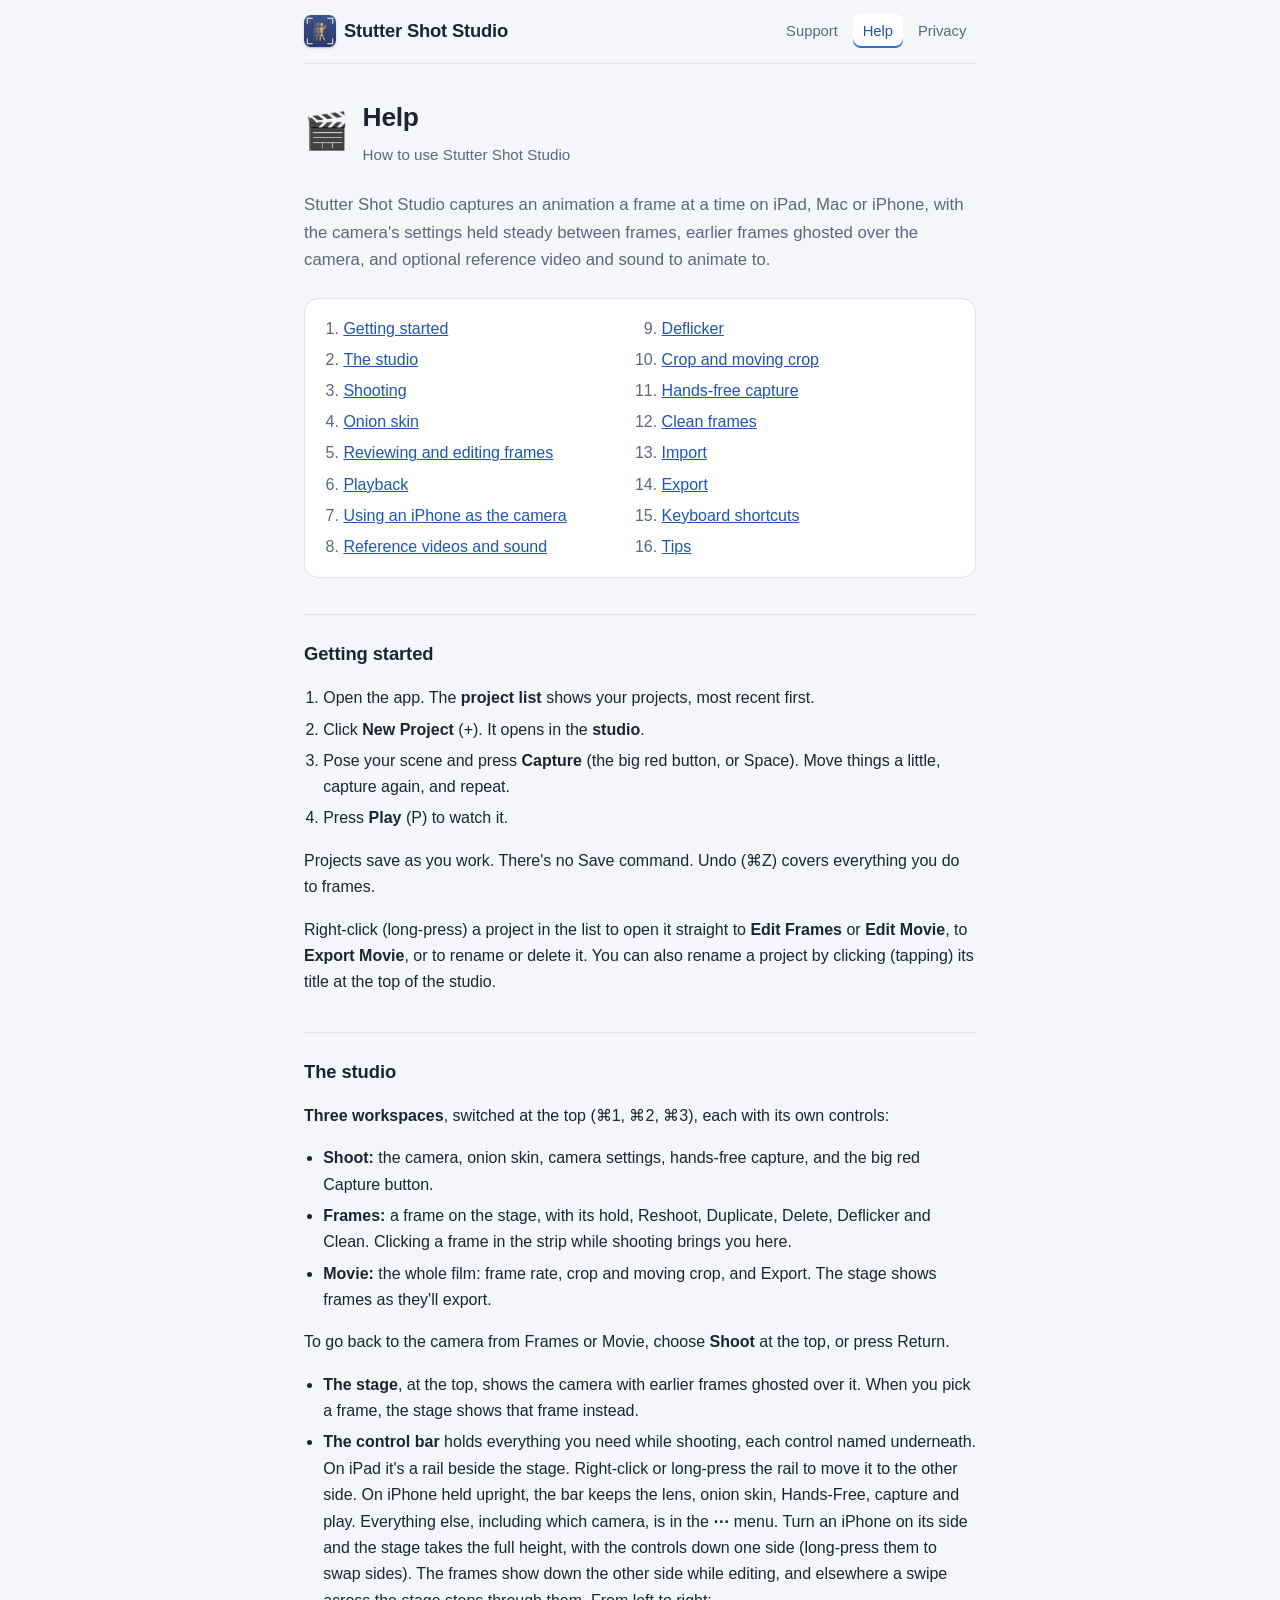
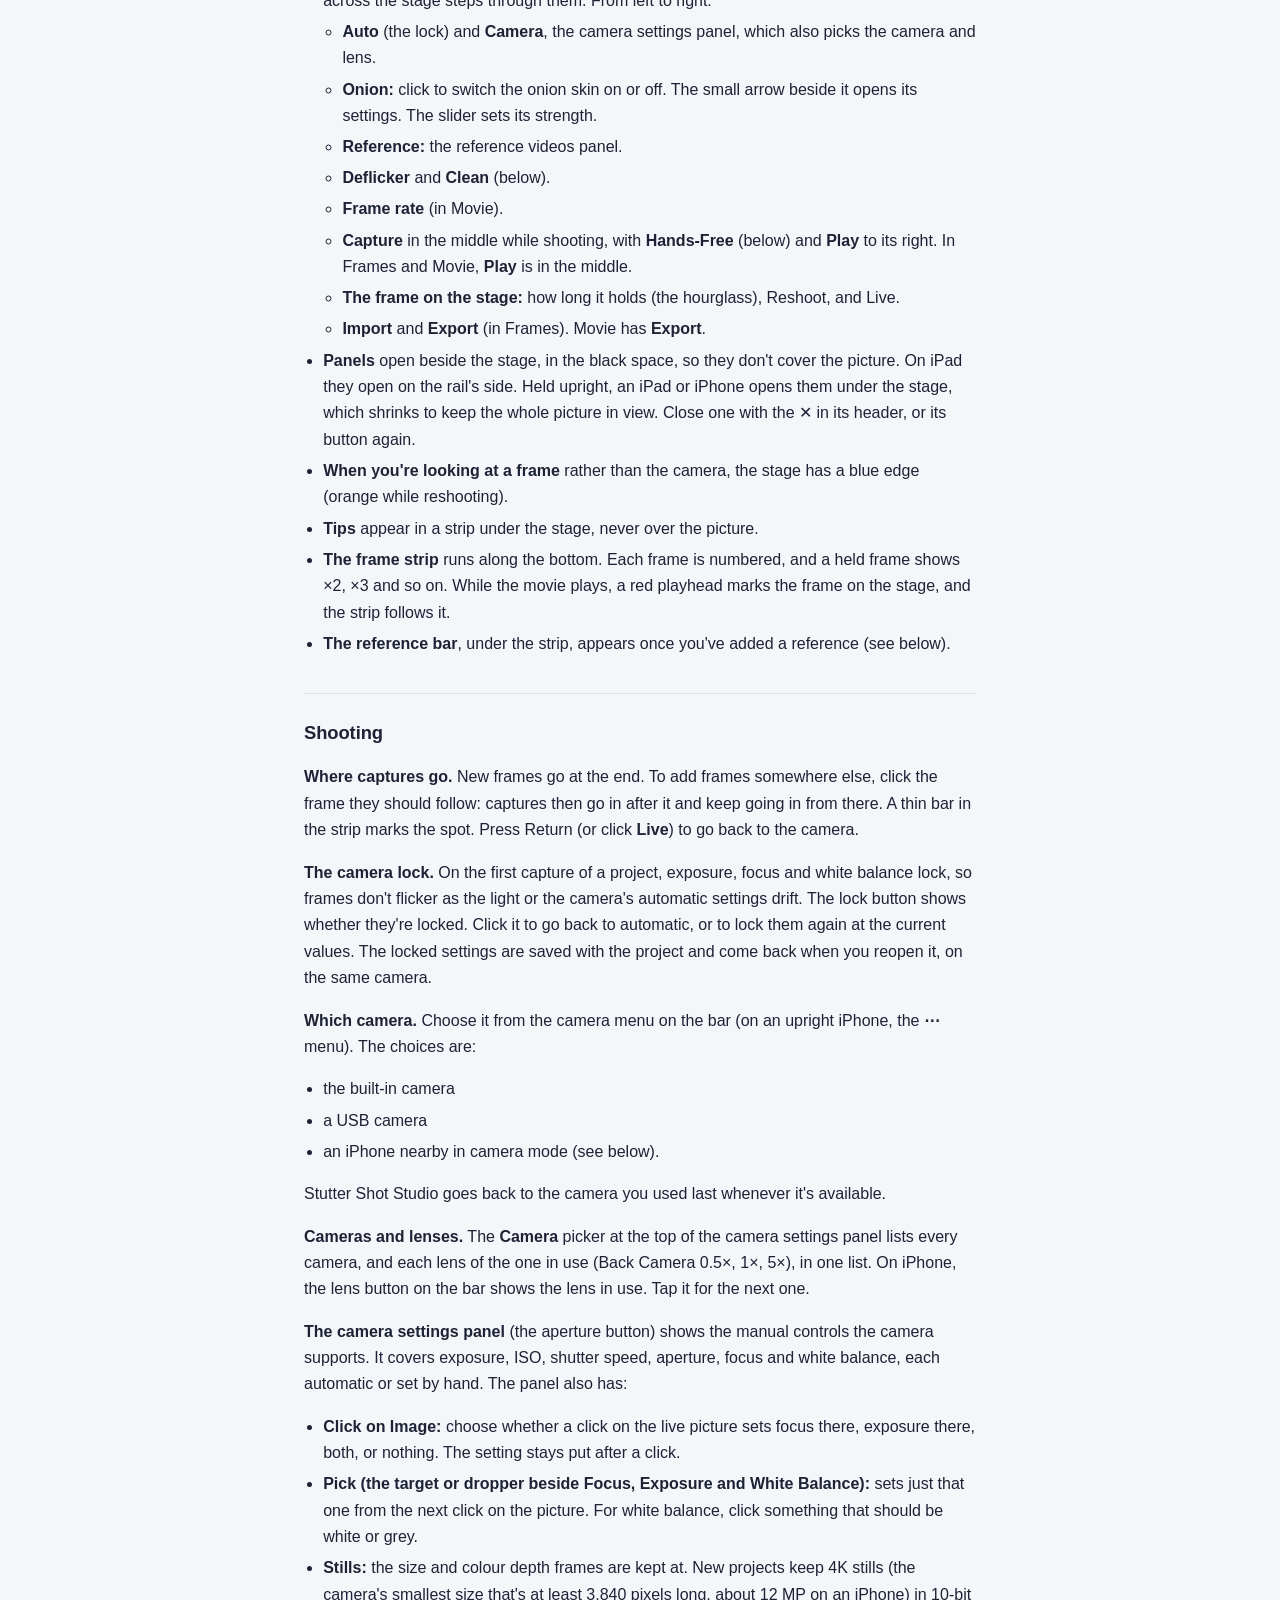
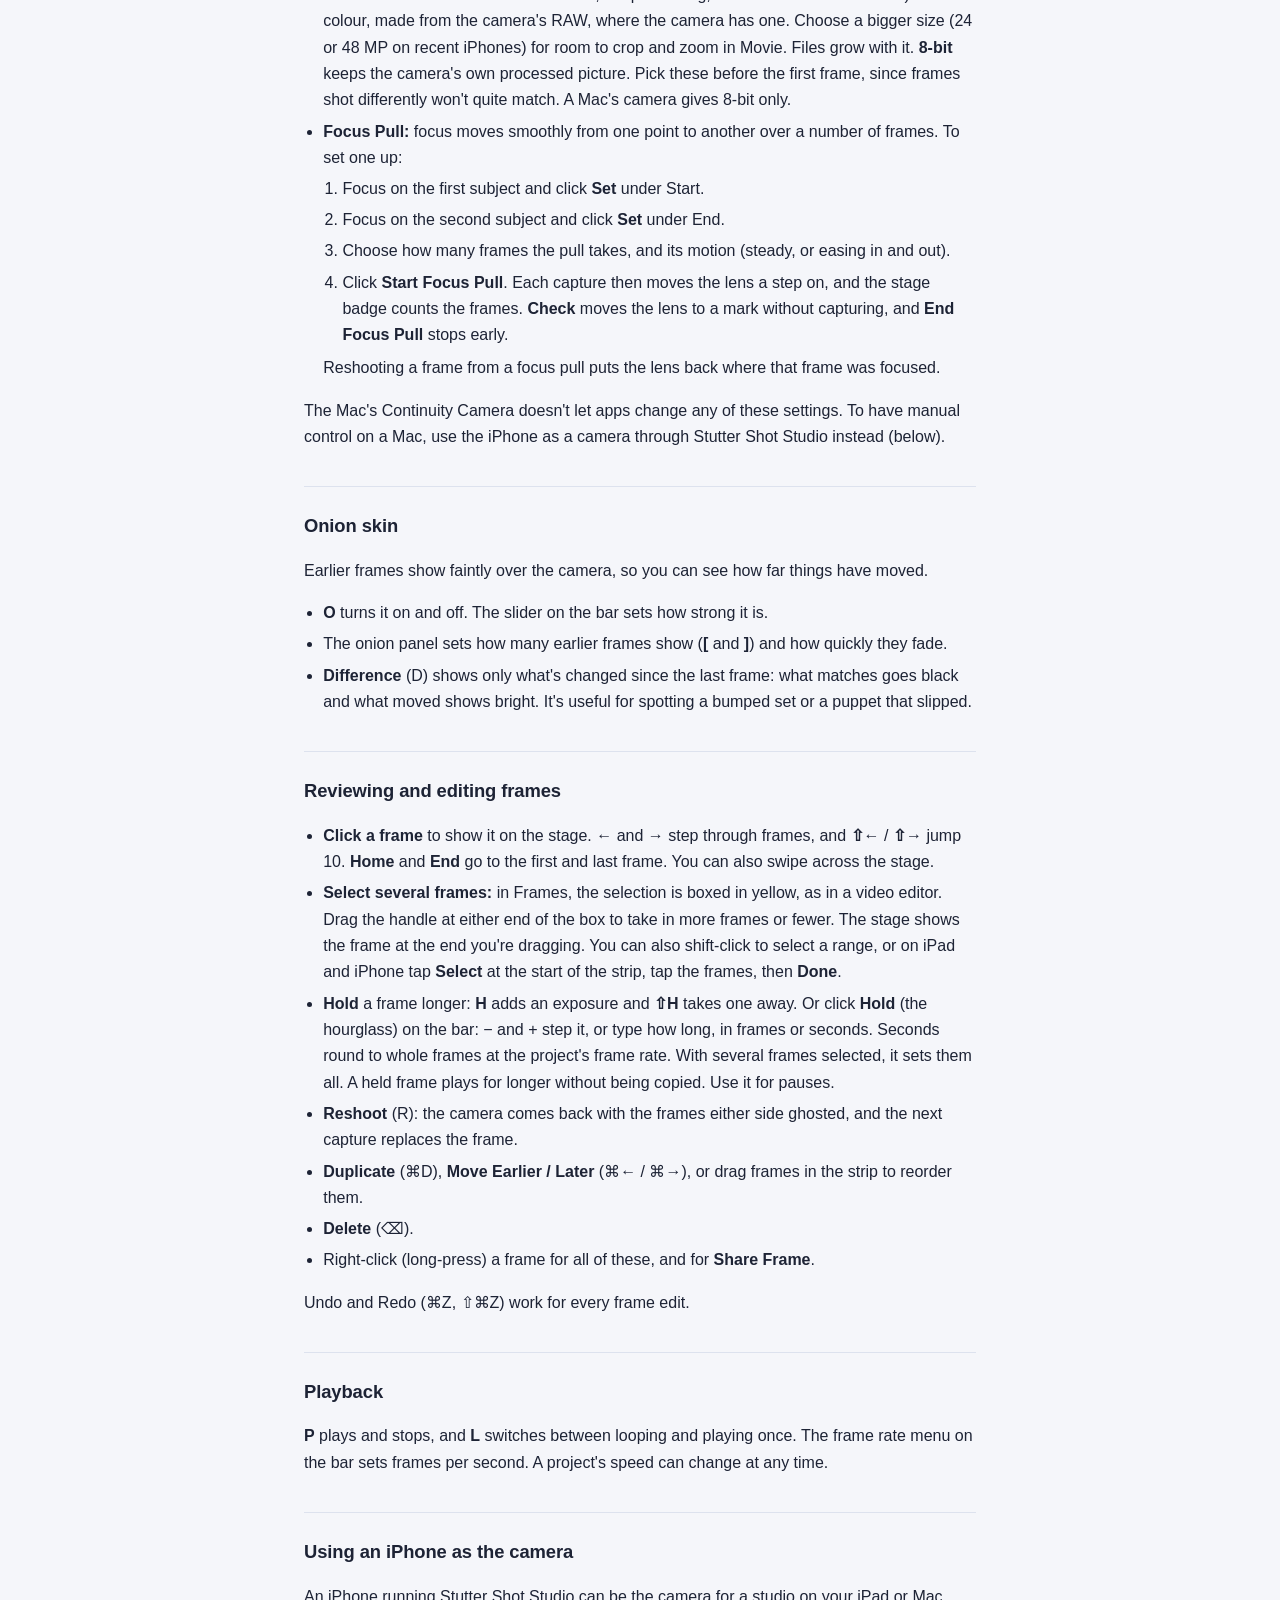
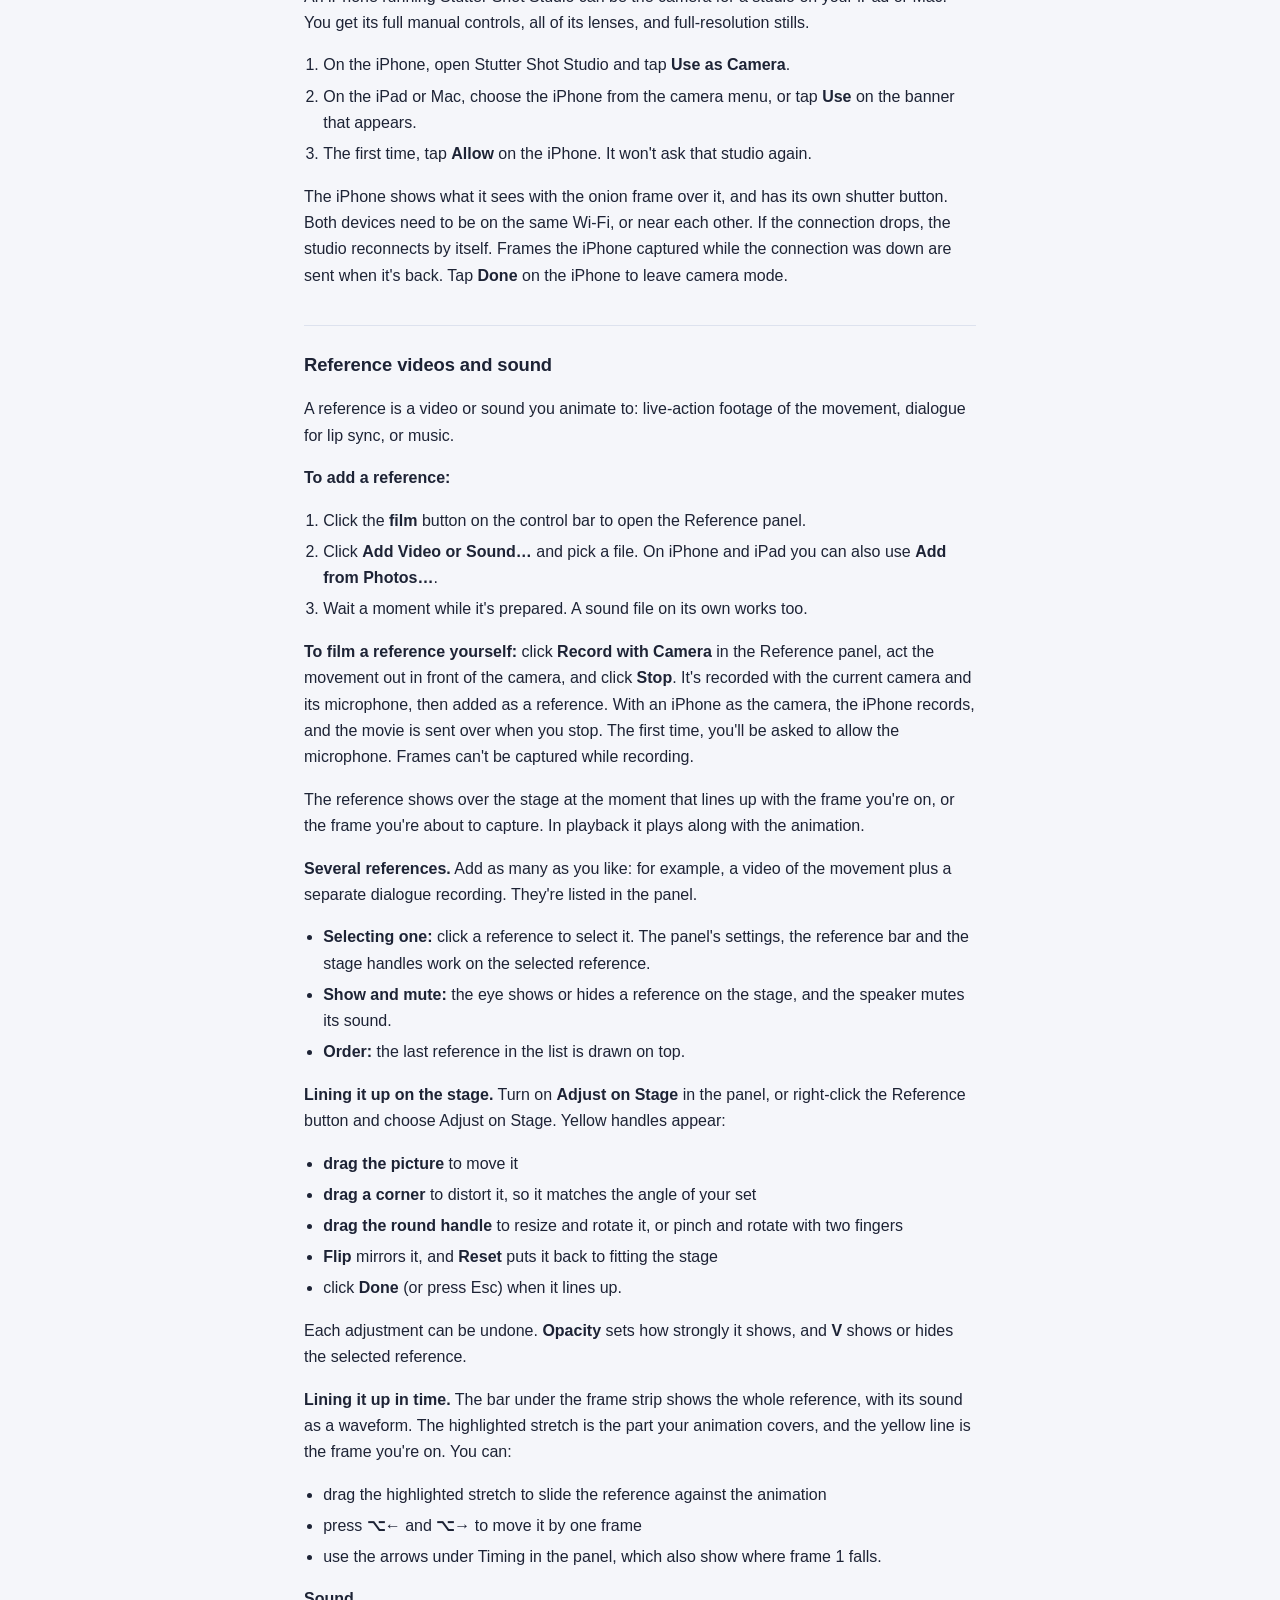
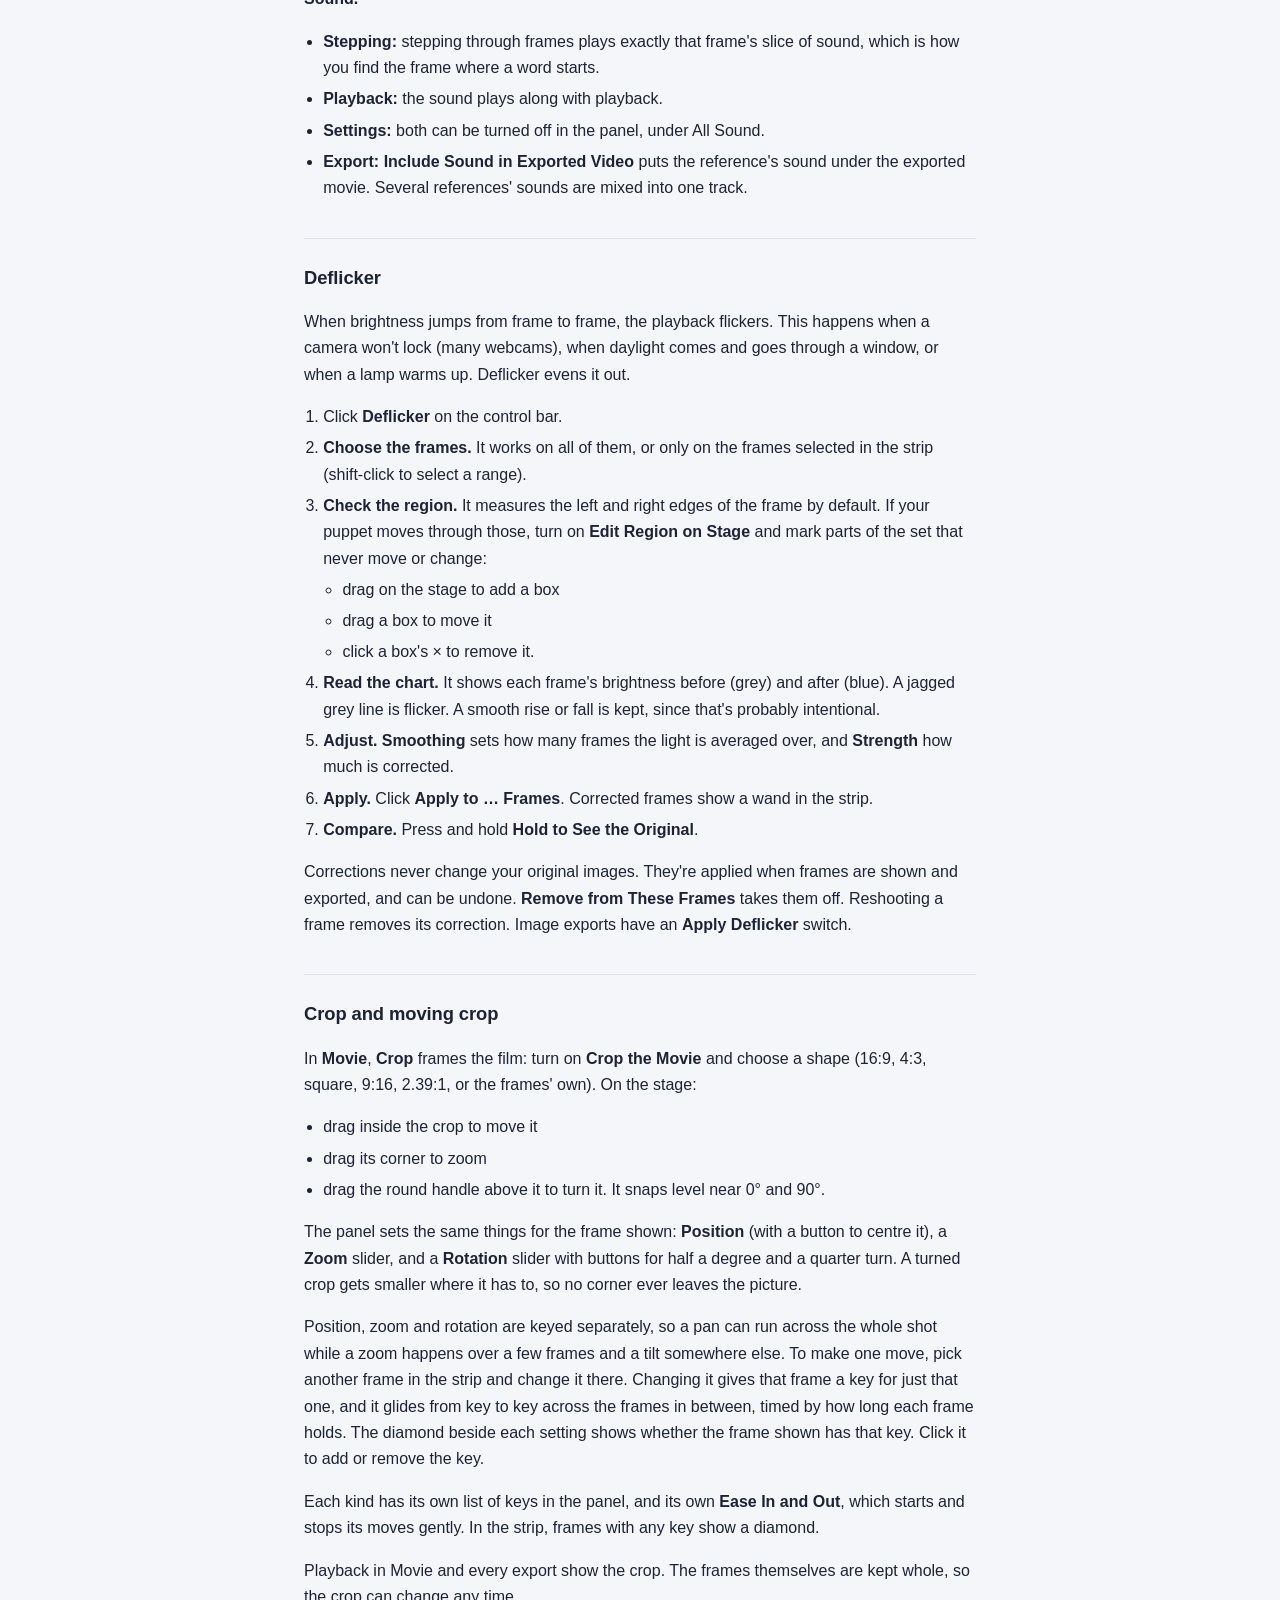
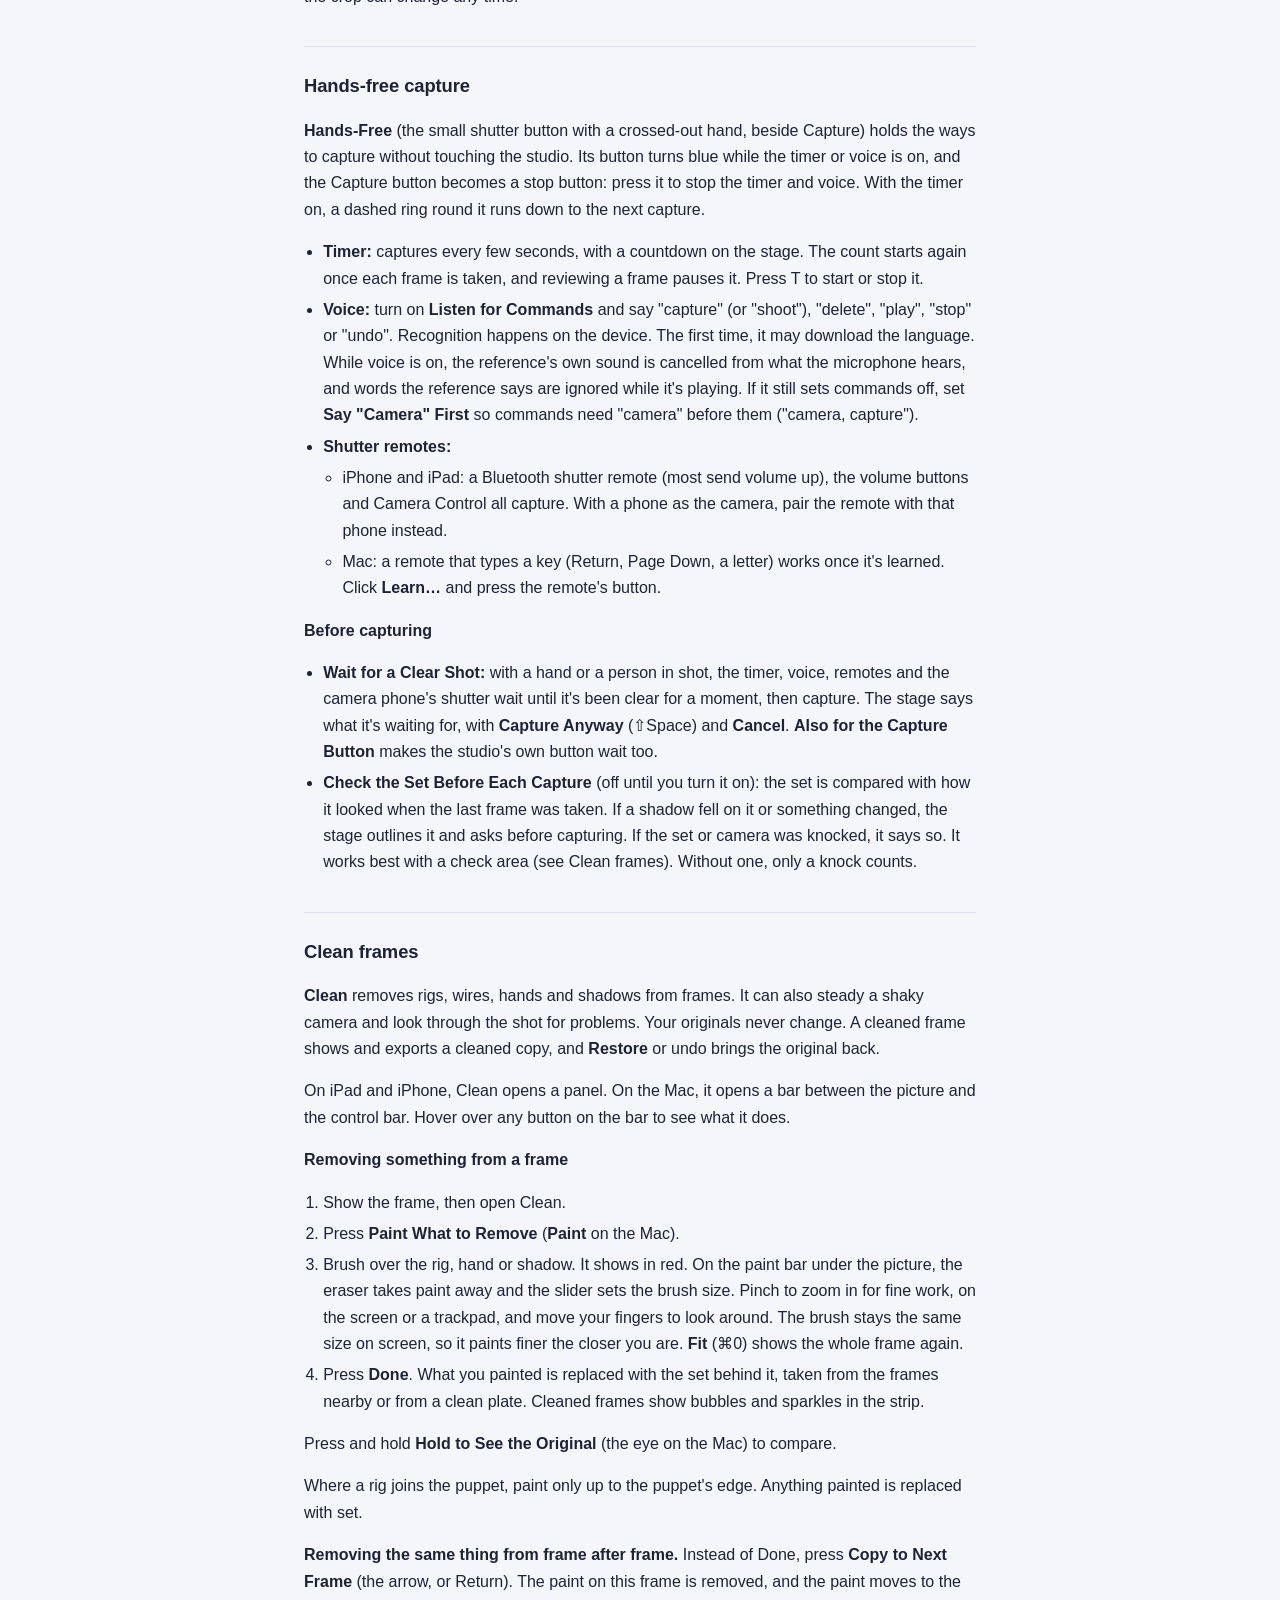
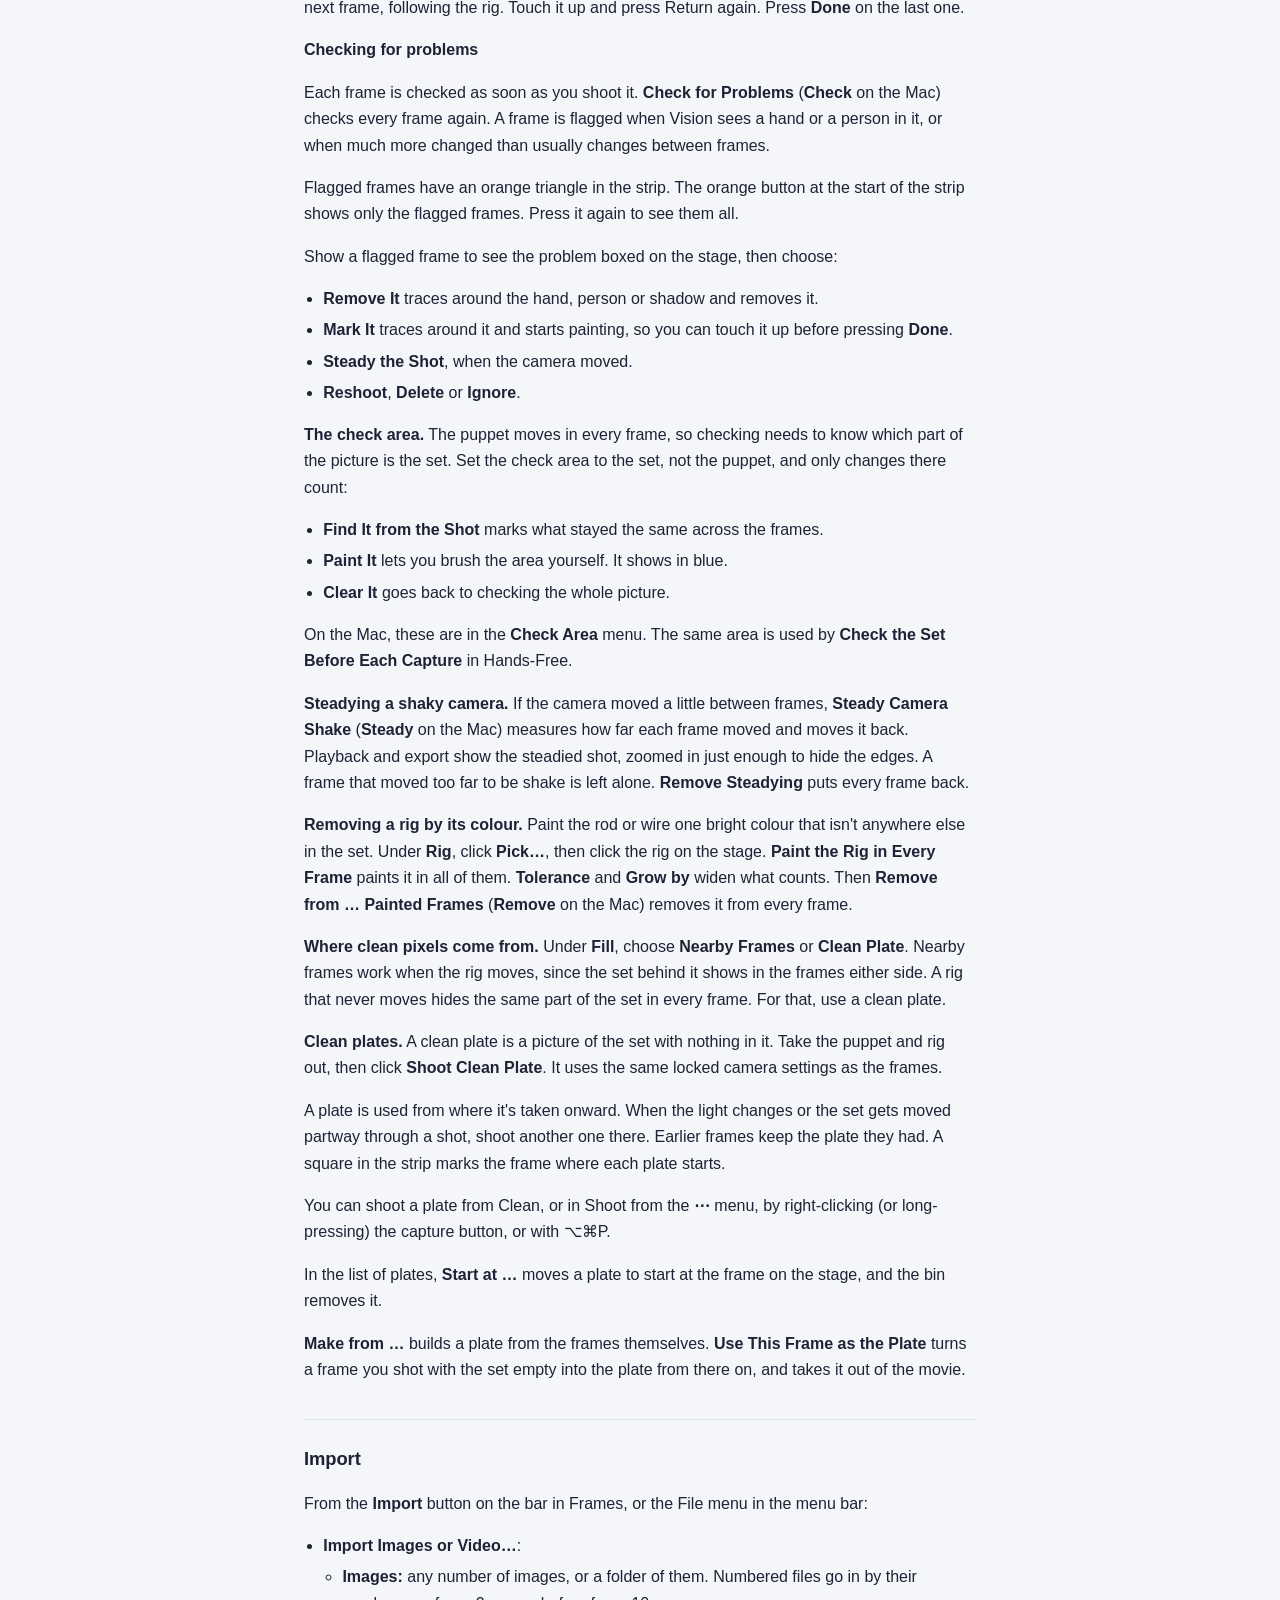
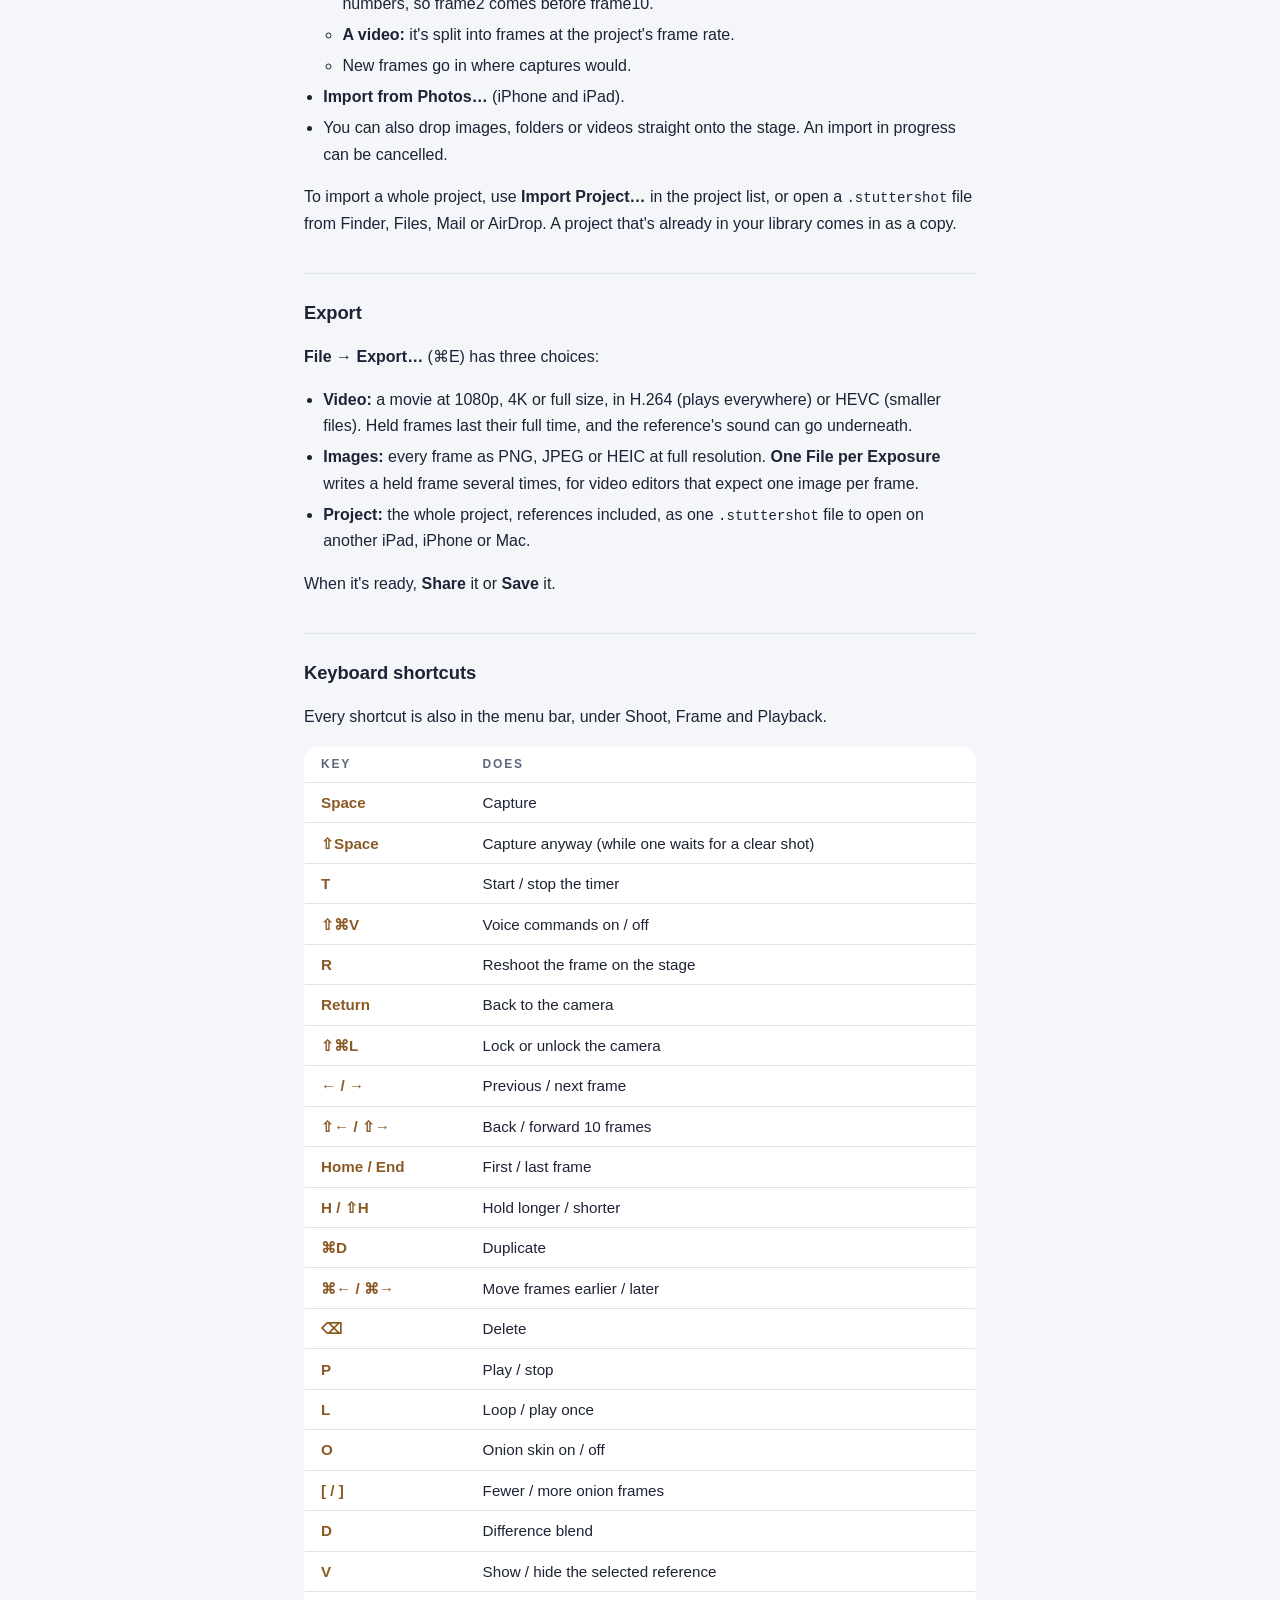
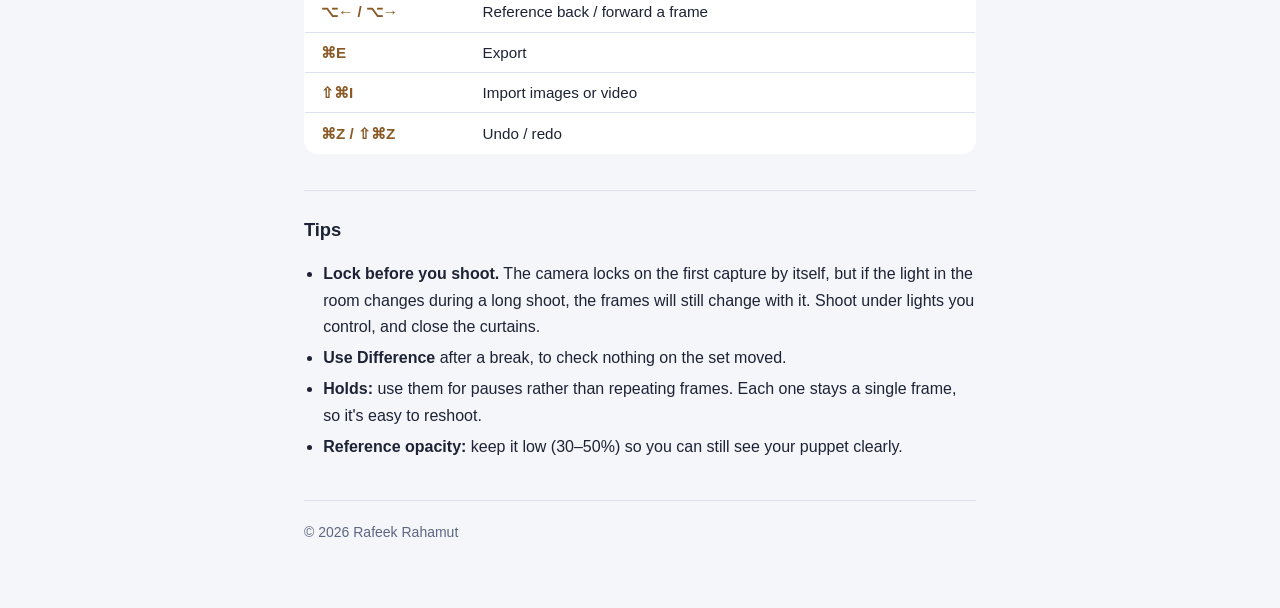
==== commit 3d32389a: "Help: pinch to zoom while painting" ====
--- a/help.html
+++ b/help.html
@@ -239,7 +239,7 @@
 <ol>
 <li>Show the frame, then open Clean.</li>
 <li>Press <strong>Paint What to Remove</strong> (<strong>Paint</strong> on the Mac).</li>
-<li>Brush over the rig, hand or shadow. It shows in red. On the paint bar under the picture, the eraser takes paint away and the slider sets the brush size.</li>
+<li>Brush over the rig, hand or shadow. It shows in red. On the paint bar under the picture, the eraser takes paint away and the slider sets the brush size. Pinch to zoom in for fine work, on the screen or a trackpad, and move your fingers to look around. The brush stays the same size on screen, so it paints finer the closer you are. <strong>Fit</strong> (⌘0) shows the whole frame again.</li>
 <li>Press <strong>Done</strong>. What you painted is replaced with the set behind it, taken from the frames nearby or from a clean plate. Cleaned frames show bubbles and sparkles in the strip.</li>
 </ol>
 <p>Press and hold <strong>Hold to See the Original</strong> (the eye on the Mac) to compare.</p>
